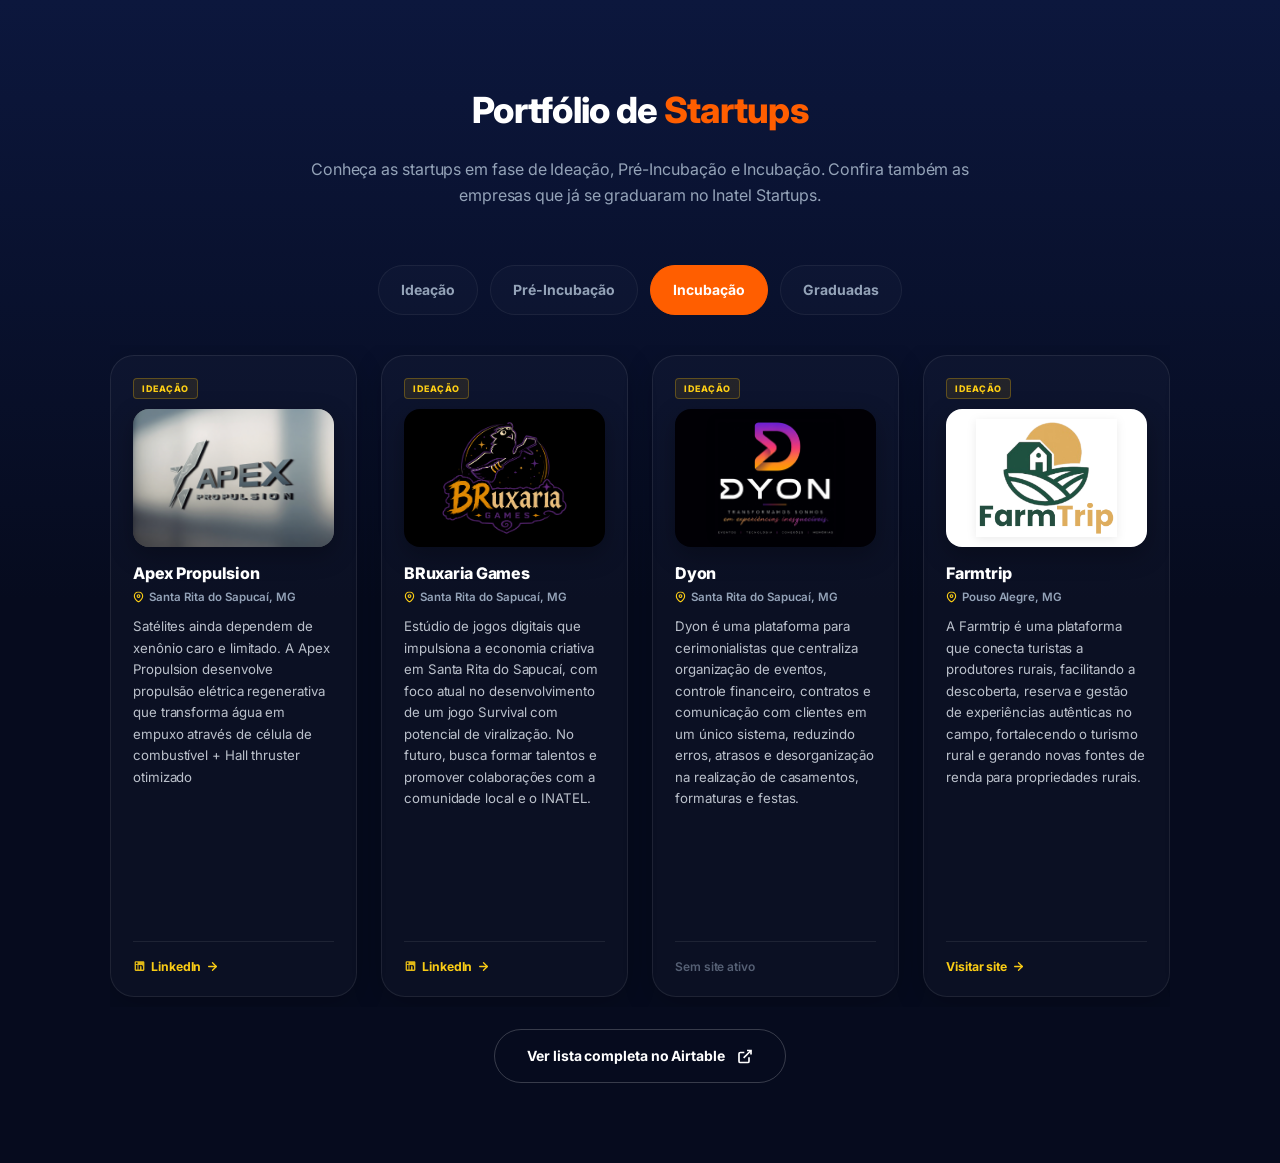
==== index.html @ 5f68155c "style: refina ritmo vertical, tipografia e alinhamento do rodapé dos cards" ====
<!DOCTYPE html>
<html lang="pt-BR">
<head>
    <meta charset="UTF-8">
    <meta name="viewport" content="width=device-width, initial-scale=1.0">
    <title>Portfólio de Startups - Inatel Startups</title>
    <link rel="stylesheet" href="style.css?v=30">
    <style>
        body {
            background-color: #030611;
            margin: 0;
            padding: 0;
            overflow-x: hidden;
        }
        #portfolio {
            padding-top: 80px !important;
            padding-bottom: 80px !important;
            background: transparent !important;
        }
        @media (max-width: 768px) {
            #portfolio {
                padding-top: 48px !important;
                padding-bottom: 48px !important;
            }
        }
    </style>
</head>
<body>
    <section id="portfolio" class="section">
        <div class="container reveal-on-scroll">
            <div class="section-header">
                <h2>Portfólio de <span>Startups</span></h2>
                <p>Conheça as startups em fase de Ideação, Pré-Incubação e Incubação. Confira também as empresas que já se graduaram no Inatel Startups.</p>
            </div>

            <div class="portfolio-filters">
                <button class="filter-btn" data-filter="ideation">Ideação</button>
                <button class="filter-btn" data-filter="pre-incubated">Pré-Incubação</button>
                <button class="filter-btn active" data-filter="incubated">Incubação</button>
                <button class="filter-btn" data-filter="graduated">Graduadas</button>
            </div>

            <div class="portfolio-slider-container">
                <button class="slider-arrow prev" id="portfolio-prev" aria-label="Anterior">
                    <svg width="24" height="24" viewBox="0 0 24 24" fill="none" stroke="currentColor" stroke-width="2.5"><polyline points="15 18 9 12 15 6"></polyline></svg>
                </button>
                
                <div class="portfolio-viewport">
                    <div class="portfolio-track" id="portfolio-track">
                        <!-- START_PORTFOLIO_CARDS -->
                <!-- CARD: Ideação - Apex Propulsion -->
                <div class="portfolio-card ideation">
                    <div class="portfolio-header">
                        <span class="portfolio-tag ideation">Ideação</span>
                        <div class="portfolio-logo-container cover-bg" style="background-color: #4b4b4d;">
                            <img src="elementos/logos/logo_apex_propulsion.png?v=5" alt="Logo da Apex Propulsion" class="portfolio-logo logo-cover" loading="lazy">
                        </div>
                    </div>
                    <div class="portfolio-body">
                        <h4>Apex Propulsion</h4>
                        <div class="portfolio-location"><svg width="11" height="11" viewBox="0 0 24 24" fill="none" stroke="currentColor" stroke-width="2.5"><path d="M21 10c0 7-9 13-9 13s-9-6-9-13a9 9 0 0 1 18 0z"></path><circle cx="12" cy="10" r="3"></circle></svg><span>Santa Rita do Sapucaí, MG</span></div>
                        <p>Satélites ainda dependem de xenônio caro e limitado. A Apex Propulsion desenvolve propulsão elétrica regenerativa que transforma água em empuxo através de célula de combustível + Hall thruster otimizado</p>
                    </div>
                    <div class="portfolio-links-row single-link"><a href="https://www.linkedin.com/company/apex-propulsion/?viewAsMember=true" target="_blank" class="portfolio-link-item portfolio-linkedin"><svg class="linkedin-icon" width="13" height="13" viewBox="0 0 24 24" fill="currentColor"><path d="M19 3a2 2 0 0 1 2 2v14a2 2 0 0 1-2 2H5a2 2 0 0 1-2-2V5a2 2 0 0 1 2-2h14m-.5 15.5v-5.3a3.26 3.26 0 0 0-3.26-3.26c-.85 0-1.84.52-2.28 1.3v-1.11h-2.79v8.37h2.79v-4.93c0-.77.62-1.4 1.39-1.4a1.4 1.4 0 0 1 1.4 1.4v4.93h2.75M6.88 8.56a1.68 1.68 0 0 0 1.68-1.68c0-.93-.75-1.69-1.68-1.69a1.69 1.69 0 0 0-1.69 1.69c0 .93.76 1.68 1.69 1.68m1.39 9.94v-8.37H5.5v8.37h2.77z"/></svg><span>LinkedIn</span><svg class="link-arrow-icon" width="13" height="13" viewBox="0 0 24 24" fill="none" stroke="currentColor" stroke-width="2.5" stroke-linecap="round" stroke-linejoin="round"><line x1="5" y1="12" x2="19" y2="12"></line><polyline points="12 5 19 12 12 19"></polyline></svg></a></div>
                </div>

                <!-- CARD: Ideação - BRuxaria Games -->
                <div class="portfolio-card ideation">
                    <div class="portfolio-header">
                        <span class="portfolio-tag ideation">Ideação</span>
                        <div class="portfolio-logo-container" style="background-color: #000000;">
                            <img src="elementos/logos/logo_bruxaria_games.png?v=5" alt="Logo da BRuxaria Games" class="portfolio-logo" loading="lazy">
                        </div>
                    </div>
                    <div class="portfolio-body">
                        <h4>BRuxaria Games</h4>
                        <div class="portfolio-location"><svg width="11" height="11" viewBox="0 0 24 24" fill="none" stroke="currentColor" stroke-width="2.5"><path d="M21 10c0 7-9 13-9 13s-9-6-9-13a9 9 0 0 1 18 0z"></path><circle cx="12" cy="10" r="3"></circle></svg><span>Santa Rita do Sapucaí, MG</span></div>
                        <p>Estúdio de jogos digitais que impulsiona a economia criativa em Santa Rita do Sapucaí, com foco atual no desenvolvimento de um jogo Survival com potencial de viralização. No futuro, busca formar talentos e promover colaborações com a comunidade local e o INATEL.</p>
                    </div>
                    <div class="portfolio-links-row single-link"><a href="https://www.linkedin.com/in/pedro-henrique-mendes-siqueira-silva-a86329125/" target="_blank" class="portfolio-link-item portfolio-linkedin"><svg class="linkedin-icon" width="13" height="13" viewBox="0 0 24 24" fill="currentColor"><path d="M19 3a2 2 0 0 1 2 2v14a2 2 0 0 1-2 2H5a2 2 0 0 1-2-2V5a2 2 0 0 1 2-2h14m-.5 15.5v-5.3a3.26 3.26 0 0 0-3.26-3.26c-.85 0-1.84.52-2.28 1.3v-1.11h-2.79v8.37h2.79v-4.93c0-.77.62-1.4 1.39-1.4a1.4 1.4 0 0 1 1.4 1.4v4.93h2.75M6.88 8.56a1.68 1.68 0 0 0 1.68-1.68c0-.93-.75-1.69-1.68-1.69a1.69 1.69 0 0 0-1.69 1.69c0 .93.76 1.68 1.69 1.68m1.39 9.94v-8.37H5.5v8.37h2.77z"/></svg><span>LinkedIn</span><svg class="link-arrow-icon" width="13" height="13" viewBox="0 0 24 24" fill="none" stroke="currentColor" stroke-width="2.5" stroke-linecap="round" stroke-linejoin="round"><line x1="5" y1="12" x2="19" y2="12"></line><polyline points="12 5 19 12 12 19"></polyline></svg></a></div>
                </div>

                <!-- CARD: Ideação - Dyon -->
                <div class="portfolio-card ideation">
                    <div class="portfolio-header">
                        <span class="portfolio-tag ideation">Ideação</span>
                        <div class="portfolio-logo-container" style="background-color: #010005;">
                            <img src="elementos/logos/logo_dyon.jpg?v=5" alt="Logo da Dyon" class="portfolio-logo" loading="lazy">
                        </div>
                    </div>
                    <div class="portfolio-body">
                        <h4>Dyon</h4>
                        <div class="portfolio-location"><svg width="11" height="11" viewBox="0 0 24 24" fill="none" stroke="currentColor" stroke-width="2.5"><path d="M21 10c0 7-9 13-9 13s-9-6-9-13a9 9 0 0 1 18 0z"></path><circle cx="12" cy="10" r="3"></circle></svg><span>Santa Rita do Sapucaí, MG</span></div>
                        <p>Dyon é uma plataforma para cerimonialistas que centraliza organização de eventos, controle financeiro, contratos e comunicação com clientes em um único sistema, reduzindo erros, atrasos e desorganização na realização de casamentos, formaturas e festas.</p>
                    </div>
                    <div class="portfolio-links-row no-link"><span class="portfolio-no-link">Sem site ativo</span></div>
                </div>

                <!-- CARD: Ideação - Farmtrip -->
                <div class="portfolio-card ideation">
                    <div class="portfolio-header">
                        <span class="portfolio-tag ideation">Ideação</span>
                        <div class="portfolio-logo-container">
                            <img src="elementos/logos/logo_farmtrip.png?v=5" alt="Logo da Farmtrip" class="portfolio-logo" loading="lazy">
                        </div>
                    </div>
                    <div class="portfolio-body">
                        <h4>Farmtrip</h4>
                        <div class="portfolio-location"><svg width="11" height="11" viewBox="0 0 24 24" fill="none" stroke="currentColor" stroke-width="2.5"><path d="M21 10c0 7-9 13-9 13s-9-6-9-13a9 9 0 0 1 18 0z"></path><circle cx="12" cy="10" r="3"></circle></svg><span>Pouso Alegre, MG</span></div>
                        <p>A Farmtrip é uma plataforma que conecta turistas a produtores rurais, facilitando a descoberta, reserva e gestão de experiências autênticas no campo, fortalecendo o turismo rural e gerando novas fontes de renda para propriedades rurais.</p>
                    </div>
                    <div class="portfolio-links-row single-link"><a href="https://famtrip.com.br" target="_blank" class="portfolio-link-item"><span>Visitar site</span><svg class="link-arrow-icon" width="13" height="13" viewBox="0 0 24 24" fill="none" stroke="currentColor" stroke-width="2.5" stroke-linecap="round" stroke-linejoin="round"><line x1="5" y1="12" x2="19" y2="12"></line><polyline points="12 5 19 12 12 19"></polyline></svg></a></div>
                </div>

                <!-- CARD: Ideação - FiscalOS -->
                <div class="portfolio-card ideation">
                    <div class="portfolio-header">
                        <span class="portfolio-tag ideation">Ideação</span>
                        <div class="portfolio-logo-container">
                            <img src="elementos/logos/logo_fiscalos.png?v=5" alt="Logo da FiscalOS" class="portfolio-logo" loading="lazy">
                        </div>
                    </div>
                    <div class="portfolio-body">
                        <h4>FiscalOS</h4>
                        <div class="portfolio-location"><svg width="11" height="11" viewBox="0 0 24 24" fill="none" stroke="currentColor" stroke-width="2.5"><path d="M21 10c0 7-9 13-9 13s-9-6-9-13a9 9 0 0 1 18 0z"></path><circle cx="12" cy="10" r="3"></circle></svg><span>Santa Rita do Sapucaí, MG</span></div>
                        <p>Do que precisa ser feito ao resultado entregue, a operação roda no software. Não é mais uma ferramenta para organizar o trabalho. É onde o trabalho é feito.</p>
                    </div>
                    <div class="portfolio-links-row dual-links"><a href="https://fiscal-os.com/" target="_blank" class="portfolio-link-item"><span>Visitar site</span><svg class="link-arrow-icon" width="13" height="13" viewBox="0 0 24 24" fill="none" stroke="currentColor" stroke-width="2.5" stroke-linecap="round" stroke-linejoin="round"><line x1="5" y1="12" x2="19" y2="12"></line><polyline points="12 5 19 12 12 19"></polyline></svg></a><a href="https://www.linkedin.com/company/fiscal-os/" target="_blank" class="portfolio-link-item portfolio-linkedin secondary-link"><svg class="linkedin-icon" width="13" height="13" viewBox="0 0 24 24" fill="currentColor"><path d="M19 3a2 2 0 0 1 2 2v14a2 2 0 0 1-2 2H5a2 2 0 0 1-2-2V5a2 2 0 0 1 2-2h14m-.5 15.5v-5.3a3.26 3.26 0 0 0-3.26-3.26c-.85 0-1.84.52-2.28 1.3v-1.11h-2.79v8.37h2.79v-4.93c0-.77.62-1.4 1.39-1.4a1.4 1.4 0 0 1 1.4 1.4v4.93h2.75M6.88 8.56a1.68 1.68 0 0 0 1.68-1.68c0-.93-.75-1.69-1.68-1.69a1.69 1.69 0 0 0-1.69 1.69c0 .93.76 1.68 1.69 1.68m1.39 9.94v-8.37H5.5v8.37h2.77z"/></svg><span>LinkedIn</span><svg class="link-arrow-icon" width="13" height="13" viewBox="0 0 24 24" fill="none" stroke="currentColor" stroke-width="2.5" stroke-linecap="round" stroke-linejoin="round"><line x1="5" y1="12" x2="19" y2="12"></line><polyline points="12 5 19 12 12 19"></polyline></svg></a></div>
                </div>

                <!-- CARD: Ideação - Impulse One AI -->
                <div class="portfolio-card ideation">
                    <div class="portfolio-header">
                        <span class="portfolio-tag ideation">Ideação</span>
                        <div class="portfolio-logo-container">
                            <img src="elementos/logos/logo_impulse_one_ai.png?v=5" alt="Logo da Impulse One AI" class="portfolio-logo" loading="lazy">
                        </div>
                    </div>
                    <div class="portfolio-body">
                        <h4>Impulse One AI</h4>
                        <div class="portfolio-location"><svg width="11" height="11" viewBox="0 0 24 24" fill="none" stroke="currentColor" stroke-width="2.5"><path d="M21 10c0 7-9 13-9 13s-9-6-9-13a9 9 0 0 1 18 0z"></path><circle cx="12" cy="10" r="3"></circle></svg><span>Santa Rita do Sapucaí, MG</span></div>
                        <p>Plataforma em nuvem com IA para avaliar, gerir e monitorar riscos psicossociais no trabalho, transformando dados em indicadores, dashboards, relatórios e planos de ação para apoiar empresas na NR-01 e na tomada de decisão em saúde e gestão de pessoas.</p>
                    </div>
                    <div class="portfolio-links-row single-link"><a href="https://www.linkedin.com/company/impulse-solutions2025/" target="_blank" class="portfolio-link-item portfolio-linkedin"><svg class="linkedin-icon" width="13" height="13" viewBox="0 0 24 24" fill="currentColor"><path d="M19 3a2 2 0 0 1 2 2v14a2 2 0 0 1-2 2H5a2 2 0 0 1-2-2V5a2 2 0 0 1 2-2h14m-.5 15.5v-5.3a3.26 3.26 0 0 0-3.26-3.26c-.85 0-1.84.52-2.28 1.3v-1.11h-2.79v8.37h2.79v-4.93c0-.77.62-1.4 1.39-1.4a1.4 1.4 0 0 1 1.4 1.4v4.93h2.75M6.88 8.56a1.68 1.68 0 0 0 1.68-1.68c0-.93-.75-1.69-1.68-1.69a1.69 1.69 0 0 0-1.69 1.69c0 .93.76 1.68 1.69 1.68m1.39 9.94v-8.37H5.5v8.37h2.77z"/></svg><span>LinkedIn</span><svg class="link-arrow-icon" width="13" height="13" viewBox="0 0 24 24" fill="none" stroke="currentColor" stroke-width="2.5" stroke-linecap="round" stroke-linejoin="round"><line x1="5" y1="12" x2="19" y2="12"></line><polyline points="12 5 19 12 12 19"></polyline></svg></a></div>
                </div>

                <!-- CARD: Ideação - Moneta -->
                <div class="portfolio-card ideation">
                    <div class="portfolio-header">
                        <span class="portfolio-tag ideation">Ideação</span>
                        <div class="portfolio-logo-container">
                            <img src="elementos/logos/logo_moneta.jpg?v=5" alt="Logo da Moneta" class="portfolio-logo" loading="lazy">
                        </div>
                    </div>
                    <div class="portfolio-body">
                        <h4>Moneta</h4>
                        <div class="portfolio-location"><svg width="11" height="11" viewBox="0 0 24 24" fill="none" stroke="currentColor" stroke-width="2.5"><path d="M21 10c0 7-9 13-9 13s-9-6-9-13a9 9 0 0 1 18 0z"></path><circle cx="12" cy="10" r="3"></circle></svg><span>Santa Rita do Sapucaí, MG</span></div>
                        <p>Sistema financeiro com IA para MEIs que simplifica a gestão do negócio por meio de linguagem natural, automatizando registros e análises financeiras e oferecendo indicadores, alertas e recomendações para apoiar decisões de forma simples e acessível.</p>
                    </div>
                    <div class="portfolio-links-row no-link"><span class="portfolio-no-link">Sem site ativo</span></div>
                </div>

                <!-- CARD: Ideação - Roça Hub - Inteligência Agroalimentar -->
                <div class="portfolio-card ideation">
                    <div class="portfolio-header">
                        <span class="portfolio-tag ideation">Ideação</span>
                        <div class="portfolio-logo-container">
                            <img src="elementos/logos/logo_roca_hub_inteligencia_agroalimentar.png?v=5" alt="Logo da Roça Hub - Inteligência Agroalimentar" class="portfolio-logo" loading="lazy">
                        </div>
                    </div>
                    <div class="portfolio-body">
                        <h4>Roça Hub - Inteligência Agroalimentar</h4>
                        <div class="portfolio-location"><svg width="11" height="11" viewBox="0 0 24 24" fill="none" stroke="currentColor" stroke-width="2.5"><path d="M21 10c0 7-9 13-9 13s-9-6-9-13a9 9 0 0 1 18 0z"></path><circle cx="12" cy="10" r="3"></circle></svg><span>São João da Boa Vista, SP</span></div>
                        <p>Roça Hub é uma plataforma de inteligência agroalimentar que conecta produtores, compradores e consumidores, organizando dados do território para aproximar a produção rural da demanda e fortalecer a agricultura regional.</p>
                    </div>
                    <div class="portfolio-links-row dual-links"><a href="https://www.rocahub.com.br" target="_blank" class="portfolio-link-item"><span>Visitar site</span><svg class="link-arrow-icon" width="13" height="13" viewBox="0 0 24 24" fill="none" stroke="currentColor" stroke-width="2.5" stroke-linecap="round" stroke-linejoin="round"><line x1="5" y1="12" x2="19" y2="12"></line><polyline points="12 5 19 12 12 19"></polyline></svg></a><a href="https://www.linkedin.com/company/roca-hub" target="_blank" class="portfolio-link-item portfolio-linkedin secondary-link"><svg class="linkedin-icon" width="13" height="13" viewBox="0 0 24 24" fill="currentColor"><path d="M19 3a2 2 0 0 1 2 2v14a2 2 0 0 1-2 2H5a2 2 0 0 1-2-2V5a2 2 0 0 1 2-2h14m-.5 15.5v-5.3a3.26 3.26 0 0 0-3.26-3.26c-.85 0-1.84.52-2.28 1.3v-1.11h-2.79v8.37h2.79v-4.93c0-.77.62-1.4 1.39-1.4a1.4 1.4 0 0 1 1.4 1.4v4.93h2.75M6.88 8.56a1.68 1.68 0 0 0 1.68-1.68c0-.93-.75-1.69-1.68-1.69a1.69 1.69 0 0 0-1.69 1.69c0 .93.76 1.68 1.69 1.68m1.39 9.94v-8.37H5.5v8.37h2.77z"/></svg><span>LinkedIn</span><svg class="link-arrow-icon" width="13" height="13" viewBox="0 0 24 24" fill="none" stroke="currentColor" stroke-width="2.5" stroke-linecap="round" stroke-linejoin="round"><line x1="5" y1="12" x2="19" y2="12"></line><polyline points="12 5 19 12 12 19"></polyline></svg></a></div>
                </div>

                <!-- CARD: Ideação - SaborERP -->
                <div class="portfolio-card ideation">
                    <div class="portfolio-header">
                        <span class="portfolio-tag ideation">Ideação</span>
                        <div class="portfolio-logo-container">
                            <img src="elementos/logos/logo_saborerp.jpg?v=5" alt="Logo da SaborERP" class="portfolio-logo" loading="lazy">
                        </div>
                    </div>
                    <div class="portfolio-body">
                        <h4>SaborERP</h4>
                        <div class="portfolio-location"><svg width="11" height="11" viewBox="0 0 24 24" fill="none" stroke="currentColor" stroke-width="2.5"><path d="M21 10c0 7-9 13-9 13s-9-6-9-13a9 9 0 0 1 18 0z"></path><circle cx="12" cy="10" r="3"></circle></svg><span>Paraisópolis, MG</span></div>
                        <p>A SaborERP desenvolve uma plataforma de gestão inteligente para lanchonetes que integra PDV, estoque, financeiro e automação fiscal em um único sistema, reduzindo burocracia, desperdícios e ajudando empreendedores a tomar decisões baseadas em dados</p>
                    </div>
                    <div class="portfolio-links-row single-link"><a href="https://www.linkedin.com/company/sabor-erp/" target="_blank" class="portfolio-link-item portfolio-linkedin"><svg class="linkedin-icon" width="13" height="13" viewBox="0 0 24 24" fill="currentColor"><path d="M19 3a2 2 0 0 1 2 2v14a2 2 0 0 1-2 2H5a2 2 0 0 1-2-2V5a2 2 0 0 1 2-2h14m-.5 15.5v-5.3a3.26 3.26 0 0 0-3.26-3.26c-.85 0-1.84.52-2.28 1.3v-1.11h-2.79v8.37h2.79v-4.93c0-.77.62-1.4 1.39-1.4a1.4 1.4 0 0 1 1.4 1.4v4.93h2.75M6.88 8.56a1.68 1.68 0 0 0 1.68-1.68c0-.93-.75-1.69-1.68-1.69a1.69 1.69 0 0 0-1.69 1.69c0 .93.76 1.68 1.69 1.68m1.39 9.94v-8.37H5.5v8.37h2.77z"/></svg><span>LinkedIn</span><svg class="link-arrow-icon" width="13" height="13" viewBox="0 0 24 24" fill="none" stroke="currentColor" stroke-width="2.5" stroke-linecap="round" stroke-linejoin="round"><line x1="5" y1="12" x2="19" y2="12"></line><polyline points="12 5 19 12 12 19"></polyline></svg></a></div>
                </div>

                <!-- CARD: Ideação - SIG AI -->
                <div class="portfolio-card ideation">
                    <div class="portfolio-header">
                        <span class="portfolio-tag ideation">Ideação</span>
                        <div class="portfolio-logo-container">
                            <img src="elementos/logos/logo_sig_ai.png?v=5" alt="Logo da SIG AI" class="portfolio-logo" loading="lazy">
                        </div>
                    </div>
                    <div class="portfolio-body">
                        <h4>SIG AI</h4>
                        <div class="portfolio-location"><svg width="11" height="11" viewBox="0 0 24 24" fill="none" stroke="currentColor" stroke-width="2.5"><path d="M21 10c0 7-9 13-9 13s-9-6-9-13a9 9 0 0 1 18 0z"></path><circle cx="12" cy="10" r="3"></circle></svg><span>Santa Rita do Sapucaí, MG</span></div>
                        <p>Plataforma de ia para logística na saúde.</p>
                    </div>
                    <div class="portfolio-links-row no-link"><span class="portfolio-no-link">Sem site ativo</span></div>
                </div>

                <!-- CARD: Ideação - STAYPASS -->
                <div class="portfolio-card ideation">
                    <div class="portfolio-header">
                        <span class="portfolio-tag ideation">Ideação</span>
                        <div class="portfolio-logo-container" style="background-color: #000000;">
                            <img src="elementos/logos/logo_staypass.png?v=5" alt="Logo da STAYPASS" class="portfolio-logo" loading="lazy">
                        </div>
                    </div>
                    <div class="portfolio-body">
                        <h4>STAYPASS</h4>
                        <div class="portfolio-location"><svg width="11" height="11" viewBox="0 0 24 24" fill="none" stroke="currentColor" stroke-width="2.5"><path d="M21 10c0 7-9 13-9 13s-9-6-9-13a9 9 0 0 1 18 0z"></path><circle cx="12" cy="10" r="3"></circle></svg><span>Pouso Alegre, MG</span></div>
                        <p>O cartão magnético dos hotéis está prestes a se tornar obsoleto.</p>
                    </div>
                    <div class="portfolio-links-row no-link"><span class="portfolio-no-link">Sem site ativo</span></div>
                </div>

                <!-- CARD: Ideação - Tafira Automation -->
                <div class="portfolio-card ideation">
                    <div class="portfolio-header">
                        <span class="portfolio-tag ideation">Ideação</span>
                        <div class="portfolio-logo-container">
                            <img src="elementos/logos/logo_tafira_automation.png?v=5" alt="Logo da Tafira Automation" class="portfolio-logo" loading="lazy">
                        </div>
                    </div>
                    <div class="portfolio-body">
                        <h4>Tafira Automation</h4>
                        <div class="portfolio-location"><svg width="11" height="11" viewBox="0 0 24 24" fill="none" stroke="currentColor" stroke-width="2.5"><path d="M21 10c0 7-9 13-9 13s-9-6-9-13a9 9 0 0 1 18 0z"></path><circle cx="12" cy="10" r="3"></circle></svg><span>Santa Rita do Sapucaí, MG</span></div>
                        <p>Empresa especializada em soluções de automação industrial, desenvolvendo soluções sob medida para aumentar a produtividade, reduzir custos e transformar processos industriais por meio da Indústria 4.0.</p>
                    </div>
                    <div class="portfolio-links-row single-link"><a href="https://www.linkedin.com/in/tafira-automation-aa152842b/" target="_blank" class="portfolio-link-item portfolio-linkedin"><svg class="linkedin-icon" width="13" height="13" viewBox="0 0 24 24" fill="currentColor"><path d="M19 3a2 2 0 0 1 2 2v14a2 2 0 0 1-2 2H5a2 2 0 0 1-2-2V5a2 2 0 0 1 2-2h14m-.5 15.5v-5.3a3.26 3.26 0 0 0-3.26-3.26c-.85 0-1.84.52-2.28 1.3v-1.11h-2.79v8.37h2.79v-4.93c0-.77.62-1.4 1.39-1.4a1.4 1.4 0 0 1 1.4 1.4v4.93h2.75M6.88 8.56a1.68 1.68 0 0 0 1.68-1.68c0-.93-.75-1.69-1.68-1.69a1.69 1.69 0 0 0-1.69 1.69c0 .93.76 1.68 1.69 1.68m1.39 9.94v-8.37H5.5v8.37h2.77z"/></svg><span>LinkedIn</span><svg class="link-arrow-icon" width="13" height="13" viewBox="0 0 24 24" fill="none" stroke="currentColor" stroke-width="2.5" stroke-linecap="round" stroke-linejoin="round"><line x1="5" y1="12" x2="19" y2="12"></line><polyline points="12 5 19 12 12 19"></polyline></svg></a></div>
                </div>

                <!-- CARD: Ideação - TruckWay -->
                <div class="portfolio-card ideation">
                    <div class="portfolio-header">
                        <span class="portfolio-tag ideation">Ideação</span>
                        <div class="portfolio-logo-container" style="background-color: #024db2;">
                            <img src="elementos/logos/logo_truckway.jpg?v=5" alt="Logo da TruckWay" class="portfolio-logo" loading="lazy">
                        </div>
                    </div>
                    <div class="portfolio-body">
                        <h4>TruckWay</h4>
                        <div class="portfolio-location"><svg width="11" height="11" viewBox="0 0 24 24" fill="none" stroke="currentColor" stroke-width="2.5"><path d="M21 10c0 7-9 13-9 13s-9-6-9-13a9 9 0 0 1 18 0z"></path><circle cx="12" cy="10" r="3"></circle></svg><span>Santa Rita do Sapucai, MG</span></div>
                        <p>Um app feito para caminhoneiros: descanso seguro, banho limpo, combustível confiável e viagens exclusivas. Solução prática para quem enfrenta desafios na estrada todos os dias!</p>
                    </div>
                    <div class="portfolio-links-row no-link"><span class="portfolio-no-link">Sem site ativo</span></div>
                </div>

                <!-- CARD: Ideação - WO -->
                <div class="portfolio-card ideation">
                    <div class="portfolio-header">
                        <span class="portfolio-tag ideation">Ideação</span>
                        <div class="portfolio-logo-container">
                            <img src="elementos/logos/logo_wo.jpg?v=5" alt="Logo da WO" class="portfolio-logo" loading="lazy">
                        </div>
                    </div>
                    <div class="portfolio-body">
                        <h4>WO</h4>
                        <div class="portfolio-location"><svg width="11" height="11" viewBox="0 0 24 24" fill="none" stroke="currentColor" stroke-width="2.5"><path d="M21 10c0 7-9 13-9 13s-9-6-9-13a9 9 0 0 1 18 0z"></path><circle cx="12" cy="10" r="3"></circle></svg><span>Santa Rita do Sapucaí, MG</span></div>
                        <p>A WO reduz falhas no controle de capacitações em construtoras, centralizando treinamentos, certificações e vencimentos. A plataforma cruza funções e atividades com NRs exigidas e alerta quando há pendências ou necessidade de renovação.</p>
                    </div>
                    <div class="portfolio-links-row no-link"><span class="portfolio-no-link">Sem site ativo</span></div>
                </div>

                <!-- CARD: Pré-Incubação - AgrooCare -->
                <div class="portfolio-card pre-incubated">
                    <div class="portfolio-header">
                        <span class="portfolio-tag pre-incubated">Pré-Incubação</span>
                        <div class="portfolio-logo-container">
                            <img src="elementos/logos/logo_agroocare.png?v=5" alt="Logo da AgrooCare" class="portfolio-logo" loading="lazy">
                        </div>
                    </div>
                    <div class="portfolio-body">
                        <h4>AgrooCare</h4>
                        <div class="portfolio-location"><svg width="11" height="11" viewBox="0 0 24 24" fill="none" stroke="currentColor" stroke-width="2.5"><path d="M21 10c0 7-9 13-9 13s-9-6-9-13a9 9 0 0 1 18 0z"></path><circle cx="12" cy="10" r="3"></circle></svg><span>Santa Rita do Sapucaí, MG</span></div>
                        <p>A AgrooCare é uma solução inteligente que otimiza irrigação e adubação com sensores e IA, monitorando pH, nutrientes e clima em tempo real, reduzindo desperdícios e aumentando a produtividade.</p>
                    </div>
                    <div class="portfolio-links-row single-link"><a href="https://www.linkedin.com/company/agroocare/?viewAsMember=true" target="_blank" class="portfolio-link-item portfolio-linkedin"><svg class="linkedin-icon" width="13" height="13" viewBox="0 0 24 24" fill="currentColor"><path d="M19 3a2 2 0 0 1 2 2v14a2 2 0 0 1-2 2H5a2 2 0 0 1-2-2V5a2 2 0 0 1 2-2h14m-.5 15.5v-5.3a3.26 3.26 0 0 0-3.26-3.26c-.85 0-1.84.52-2.28 1.3v-1.11h-2.79v8.37h2.79v-4.93c0-.77.62-1.4 1.39-1.4a1.4 1.4 0 0 1 1.4 1.4v4.93h2.75M6.88 8.56a1.68 1.68 0 0 0 1.68-1.68c0-.93-.75-1.69-1.68-1.69a1.69 1.69 0 0 0-1.69 1.69c0 .93.76 1.68 1.69 1.68m1.39 9.94v-8.37H5.5v8.37h2.77z"/></svg><span>LinkedIn</span><svg class="link-arrow-icon" width="13" height="13" viewBox="0 0 24 24" fill="none" stroke="currentColor" stroke-width="2.5" stroke-linecap="round" stroke-linejoin="round"><line x1="5" y1="12" x2="19" y2="12"></line><polyline points="12 5 19 12 12 19"></polyline></svg></a></div>
                </div>

                <!-- CARD: Pré-Incubação - AíPerto -->
                <div class="portfolio-card pre-incubated">
                    <div class="portfolio-header">
                        <span class="portfolio-tag pre-incubated">Pré-Incubação</span>
                        <div class="portfolio-logo-container">
                            <img src="elementos/logos/logo_aiperto.png?v=5" alt="Logo da AíPerto" class="portfolio-logo" loading="lazy">
                        </div>
                    </div>
                    <div class="portfolio-body">
                        <h4>AíPerto</h4>
                        <div class="portfolio-location"><svg width="11" height="11" viewBox="0 0 24 24" fill="none" stroke="currentColor" stroke-width="2.5"><path d="M21 10c0 7-9 13-9 13s-9-6-9-13a9 9 0 0 1 18 0z"></path><circle cx="12" cy="10" r="3"></circle></svg><span>Santa Rita do Sapucaí, MG</span></div>
                        <p>O AíPerto conecta consumidores ao varejo local com inteligência de preços e dados em tempo real, ajudando pessoas a economizar nas compras e negócios a aumentar visibilidade, entender seu mercado e tomar decisões melhores.</p>
                    </div>
                    <div class="portfolio-links-row single-link"><a href="https://aiperto.com.br/" target="_blank" class="portfolio-link-item"><span>Visitar site</span><svg class="link-arrow-icon" width="13" height="13" viewBox="0 0 24 24" fill="none" stroke="currentColor" stroke-width="2.5" stroke-linecap="round" stroke-linejoin="round"><line x1="5" y1="12" x2="19" y2="12"></line><polyline points="12 5 19 12 12 19"></polyline></svg></a></div>
                </div>

                <!-- CARD: Pré-Incubação - Ajunta pra Ler -->
                <div class="portfolio-card pre-incubated">
                    <div class="portfolio-header">
                        <span class="portfolio-tag pre-incubated">Pré-Incubação</span>
                        <div class="portfolio-logo-container">
                            <img src="elementos/logos/logo_ajunta_pra_ler.jpg?v=5" alt="Logo da Ajunta pra Ler" class="portfolio-logo" loading="lazy">
                        </div>
                    </div>
                    <div class="portfolio-body">
                        <h4>Ajunta pra Ler</h4>
                        <div class="portfolio-location"><svg width="11" height="11" viewBox="0 0 24 24" fill="none" stroke="currentColor" stroke-width="2.5"><path d="M21 10c0 7-9 13-9 13s-9-6-9-13a9 9 0 0 1 18 0z"></path><circle cx="12" cy="10" r="3"></circle></svg><span>São Paulo, SP</span></div>
                        <p>Plataforma SaaS que transforma livros digitais em comunidades vivas de leitura. Com leitor EPUB integrado, anotações colaborativas e grupos por idioma, o BookGroup conecta pessoas ao redor de livros com experiência social profunda e IA aplicada.</p>
                    </div>
                    <div class="portfolio-links-row dual-links"><a href="https://ajuntapraler.com.br" target="_blank" class="portfolio-link-item"><span>Visitar site</span><svg class="link-arrow-icon" width="13" height="13" viewBox="0 0 24 24" fill="none" stroke="currentColor" stroke-width="2.5" stroke-linecap="round" stroke-linejoin="round"><line x1="5" y1="12" x2="19" y2="12"></line><polyline points="12 5 19 12 12 19"></polyline></svg></a><a href="https://www.linkedin.com/company/bookgroup/" target="_blank" class="portfolio-link-item portfolio-linkedin secondary-link"><svg class="linkedin-icon" width="13" height="13" viewBox="0 0 24 24" fill="currentColor"><path d="M19 3a2 2 0 0 1 2 2v14a2 2 0 0 1-2 2H5a2 2 0 0 1-2-2V5a2 2 0 0 1 2-2h14m-.5 15.5v-5.3a3.26 3.26 0 0 0-3.26-3.26c-.85 0-1.84.52-2.28 1.3v-1.11h-2.79v8.37h2.79v-4.93c0-.77.62-1.4 1.39-1.4a1.4 1.4 0 0 1 1.4 1.4v4.93h2.75M6.88 8.56a1.68 1.68 0 0 0 1.68-1.68c0-.93-.75-1.69-1.68-1.69a1.69 1.69 0 0 0-1.69 1.69c0 .93.76 1.68 1.69 1.68m1.39 9.94v-8.37H5.5v8.37h2.77z"/></svg><span>LinkedIn</span><svg class="link-arrow-icon" width="13" height="13" viewBox="0 0 24 24" fill="none" stroke="currentColor" stroke-width="2.5" stroke-linecap="round" stroke-linejoin="round"><line x1="5" y1="12" x2="19" y2="12"></line><polyline points="12 5 19 12 12 19"></polyline></svg></a></div>
                </div>

                <!-- CARD: Pré-Incubação - APP B2B -->
                <div class="portfolio-card pre-incubated">
                    <div class="portfolio-header">
                        <span class="portfolio-tag pre-incubated">Pré-Incubação</span>
                        <div class="portfolio-logo-container">
                            <img src="elementos/logos/logo_app_b2b.png?v=5" alt="Logo da APP B2B" class="portfolio-logo" loading="lazy">
                        </div>
                    </div>
                    <div class="portfolio-body">
                        <h4>APP B2B</h4>
                        <div class="portfolio-location"><svg width="11" height="11" viewBox="0 0 24 24" fill="none" stroke="currentColor" stroke-width="2.5"><path d="M21 10c0 7-9 13-9 13s-9-6-9-13a9 9 0 0 1 18 0z"></path><circle cx="12" cy="10" r="3"></circle></svg><span>Lambari, MG</span></div>
                        <p>Profissionalize sua operação B2B. Conecte sua indústria ou atacado ao varejo com um app intuitivo que organiza sua equipe e encanta seus clientes. Gerencie vendas em tempo real e eleve o padrão do seu atendimento. Eficiência para vender, simplicidade para crescer.</p>
                    </div>
                    <div class="portfolio-links-row single-link"><a href="https://appb2b.com.br/" target="_blank" class="portfolio-link-item"><span>Visitar site</span><svg class="link-arrow-icon" width="13" height="13" viewBox="0 0 24 24" fill="none" stroke="currentColor" stroke-width="2.5" stroke-linecap="round" stroke-linejoin="round"><line x1="5" y1="12" x2="19" y2="12"></line><polyline points="12 5 19 12 12 19"></polyline></svg></a></div>
                </div>

                <!-- CARD: Pré-Incubação - BullVest -->
                <div class="portfolio-card pre-incubated">
                    <div class="portfolio-header">
                        <span class="portfolio-tag pre-incubated">Pré-Incubação</span>
                        <div class="portfolio-logo-container">
                            <img src="elementos/logos/logo_bullvest.png?v=5" alt="Logo da BullVest" class="portfolio-logo" loading="lazy">
                        </div>
                    </div>
                    <div class="portfolio-body">
                        <h4>BullVest</h4>
                        <div class="portfolio-location"><svg width="11" height="11" viewBox="0 0 24 24" fill="none" stroke="currentColor" stroke-width="2.5"><path d="M21 10c0 7-9 13-9 13s-9-6-9-13a9 9 0 0 1 18 0z"></path><circle cx="12" cy="10" r="3"></circle></svg><span>Santa Rita do Sapucaí, MG</span></div>
                        <p>A BullVest é uma plataforma de educação financeira gamificada desenvolvida para democratizar o acesso ao conhecimento sobre finanças pessoais e investimentos. A solução transforma conteúdos tradicionalmente complexos em uma experiência prática, intuitiva e interativa, utilizando quizzes, simuladores, desafios e missões educativas para engajar os usuários durante toda a jornada de aprendizado.</p>
                    </div>
                    <div class="portfolio-links-row dual-links"><a href="https://bullvest-application-web.vercel.app/" target="_blank" class="portfolio-link-item"><span>Visitar site</span><svg class="link-arrow-icon" width="13" height="13" viewBox="0 0 24 24" fill="none" stroke="currentColor" stroke-width="2.5" stroke-linecap="round" stroke-linejoin="round"><line x1="5" y1="12" x2="19" y2="12"></line><polyline points="12 5 19 12 12 19"></polyline></svg></a><a href="https://www.linkedin.com/company/bullvest-educacao-financeira" target="_blank" class="portfolio-link-item portfolio-linkedin secondary-link"><svg class="linkedin-icon" width="13" height="13" viewBox="0 0 24 24" fill="currentColor"><path d="M19 3a2 2 0 0 1 2 2v14a2 2 0 0 1-2 2H5a2 2 0 0 1-2-2V5a2 2 0 0 1 2-2h14m-.5 15.5v-5.3a3.26 3.26 0 0 0-3.26-3.26c-.85 0-1.84.52-2.28 1.3v-1.11h-2.79v8.37h2.79v-4.93c0-.77.62-1.4 1.39-1.4a1.4 1.4 0 0 1 1.4 1.4v4.93h2.75M6.88 8.56a1.68 1.68 0 0 0 1.68-1.68c0-.93-.75-1.69-1.68-1.69a1.69 1.69 0 0 0-1.69 1.69c0 .93.76 1.68 1.69 1.68m1.39 9.94v-8.37H5.5v8.37h2.77z"/></svg><span>LinkedIn</span><svg class="link-arrow-icon" width="13" height="13" viewBox="0 0 24 24" fill="none" stroke="currentColor" stroke-width="2.5" stroke-linecap="round" stroke-linejoin="round"><line x1="5" y1="12" x2="19" y2="12"></line><polyline points="12 5 19 12 12 19"></polyline></svg></a></div>
                </div>

                <!-- CARD: Pré-Incubação - Concilia Med -->
                <div class="portfolio-card pre-incubated">
                    <div class="portfolio-header">
                        <span class="portfolio-tag pre-incubated">Pré-Incubação</span>
                        <div class="portfolio-logo-container" style="background-color: #e8eff1;">
                            <img src="elementos/logos/logo_concilia_med.jpg?v=5" alt="Logo da Concilia Med" class="portfolio-logo" loading="lazy">
                        </div>
                    </div>
                    <div class="portfolio-body">
                        <h4>Concilia Med</h4>
                        <div class="portfolio-location"><svg width="11" height="11" viewBox="0 0 24 24" fill="none" stroke="currentColor" stroke-width="2.5"><path d="M21 10c0 7-9 13-9 13s-9-6-9-13a9 9 0 0 1 18 0z"></path><circle cx="12" cy="10" r="3"></circle></svg><span>Santa Rita do Sapucaí, MG</span></div>
                        <p>Médico trabalha, convênio paga menos do que deve — e ninguém percebe. A Fluxxa cruza cada procedimento com cada pagamento e mostra exatamente onde o dinheiro sumiu, antes que o prejuízo vire rotina.</p>
                    </div>
                    <div class="portfolio-links-row single-link"><a href="https://www.linkedin.com/company/conciliai-med/" target="_blank" class="portfolio-link-item portfolio-linkedin"><svg class="linkedin-icon" width="13" height="13" viewBox="0 0 24 24" fill="currentColor"><path d="M19 3a2 2 0 0 1 2 2v14a2 2 0 0 1-2 2H5a2 2 0 0 1-2-2V5a2 2 0 0 1 2-2h14m-.5 15.5v-5.3a3.26 3.26 0 0 0-3.26-3.26c-.85 0-1.84.52-2.28 1.3v-1.11h-2.79v8.37h2.79v-4.93c0-.77.62-1.4 1.39-1.4a1.4 1.4 0 0 1 1.4 1.4v4.93h2.75M6.88 8.56a1.68 1.68 0 0 0 1.68-1.68c0-.93-.75-1.69-1.68-1.69a1.69 1.69 0 0 0-1.69 1.69c0 .93.76 1.68 1.69 1.68m1.39 9.94v-8.37H5.5v8.37h2.77z"/></svg><span>LinkedIn</span><svg class="link-arrow-icon" width="13" height="13" viewBox="0 0 24 24" fill="none" stroke="currentColor" stroke-width="2.5" stroke-linecap="round" stroke-linejoin="round"><line x1="5" y1="12" x2="19" y2="12"></line><polyline points="12 5 19 12 12 19"></polyline></svg></a></div>
                </div>

                <!-- CARD: Pré-Incubação - CrescCampo -->
                <div class="portfolio-card pre-incubated">
                    <div class="portfolio-header">
                        <span class="portfolio-tag pre-incubated">Pré-Incubação</span>
                        <div class="portfolio-logo-container" style="background-color: #2e5939;">
                            <img src="elementos/logos/logo_cresccampo.png?v=5" alt="Logo da CrescCampo" class="portfolio-logo" loading="lazy">
                        </div>
                    </div>
                    <div class="portfolio-body">
                        <h4>CrescCampo</h4>
                        <div class="portfolio-location"><svg width="11" height="11" viewBox="0 0 24 24" fill="none" stroke="currentColor" stroke-width="2.5"><path d="M21 10c0 7-9 13-9 13s-9-6-9-13a9 9 0 0 1 18 0z"></path><circle cx="12" cy="10" r="3"></circle></svg><span>Santa Rita do Sapucaí, MG</span></div>
                        <p>Gestão da fazenda no APP e WhatsApp.</p>
                    </div>
                    <div class="portfolio-links-row dual-links"><a href="https://cresccampo.com.br" target="_blank" class="portfolio-link-item"><span>Visitar site</span><svg class="link-arrow-icon" width="13" height="13" viewBox="0 0 24 24" fill="none" stroke="currentColor" stroke-width="2.5" stroke-linecap="round" stroke-linejoin="round"><line x1="5" y1="12" x2="19" y2="12"></line><polyline points="12 5 19 12 12 19"></polyline></svg></a><a href="https://www.linkedin.com/company/cresccampo" target="_blank" class="portfolio-link-item portfolio-linkedin secondary-link"><svg class="linkedin-icon" width="13" height="13" viewBox="0 0 24 24" fill="currentColor"><path d="M19 3a2 2 0 0 1 2 2v14a2 2 0 0 1-2 2H5a2 2 0 0 1-2-2V5a2 2 0 0 1 2-2h14m-.5 15.5v-5.3a3.26 3.26 0 0 0-3.26-3.26c-.85 0-1.84.52-2.28 1.3v-1.11h-2.79v8.37h2.79v-4.93c0-.77.62-1.4 1.39-1.4a1.4 1.4 0 0 1 1.4 1.4v4.93h2.75M6.88 8.56a1.68 1.68 0 0 0 1.68-1.68c0-.93-.75-1.69-1.68-1.69a1.69 1.69 0 0 0-1.69 1.69c0 .93.76 1.68 1.69 1.68m1.39 9.94v-8.37H5.5v8.37h2.77z"/></svg><span>LinkedIn</span><svg class="link-arrow-icon" width="13" height="13" viewBox="0 0 24 24" fill="none" stroke="currentColor" stroke-width="2.5" stroke-linecap="round" stroke-linejoin="round"><line x1="5" y1="12" x2="19" y2="12"></line><polyline points="12 5 19 12 12 19"></polyline></svg></a></div>
                </div>

                <!-- CARD: Pré-Incubação - CresciX -->
                <div class="portfolio-card pre-incubated">
                    <div class="portfolio-header">
                        <span class="portfolio-tag pre-incubated">Pré-Incubação</span>
                        <div class="portfolio-logo-container">
                            <img src="elementos/logos/logo_crescix.jpg?v=5" alt="Logo da CresciX" class="portfolio-logo" loading="lazy">
                        </div>
                    </div>
                    <div class="portfolio-body">
                        <h4>CresciX</h4>
                        <div class="portfolio-location"><svg width="11" height="11" viewBox="0 0 24 24" fill="none" stroke="currentColor" stroke-width="2.5"><path d="M21 10c0 7-9 13-9 13s-9-6-9-13a9 9 0 0 1 18 0z"></path><circle cx="12" cy="10" r="3"></circle></svg><span>Santa Rita do Sapucaí, MG</span></div>
                        <p>A CresciX e uma solução com I.A. integrada ao WhatsApp e Telegram, capaz de transcrever áudios, enviar dados de maneira rápida e eficaz e controlar todo seu fluxo de caixa na palma da sua mão. Capaz de criar planilhas do zero, calcular gastos, lucro, tudo em questão de segundos para um maior controle financeiro.</p>
                    </div>
                    <div class="portfolio-links-row single-link"><a href="https://www.crescix.com.br/" target="_blank" class="portfolio-link-item"><span>Visitar site</span><svg class="link-arrow-icon" width="13" height="13" viewBox="0 0 24 24" fill="none" stroke="currentColor" stroke-width="2.5" stroke-linecap="round" stroke-linejoin="round"><line x1="5" y1="12" x2="19" y2="12"></line><polyline points="12 5 19 12 12 19"></polyline></svg></a></div>
                </div>

                <!-- CARD: Pré-Incubação - EcoSmart Sensors -->
                <div class="portfolio-card pre-incubated">
                    <div class="portfolio-header">
                        <span class="portfolio-tag pre-incubated">Pré-Incubação</span>
                        <div class="portfolio-logo-container">
                            <img src="elementos/logos/logo_ecosmart_sensors.png?v=5" alt="Logo da EcoSmart Sensors" class="portfolio-logo" loading="lazy">
                        </div>
                    </div>
                    <div class="portfolio-body">
                        <h4>EcoSmart Sensors</h4>
                        <div class="portfolio-location"><svg width="11" height="11" viewBox="0 0 24 24" fill="none" stroke="currentColor" stroke-width="2.5"><path d="M21 10c0 7-9 13-9 13s-9-6-9-13a9 9 0 0 1 18 0z"></path><circle cx="12" cy="10" r="3"></circle></svg><span>Santa Rita Do Sapucai, MG</span></div>
                        <p>Entregamos saúde em tempo real e impacto ambiental zero com sensores confortáveis para humanos e pets, conectando ciência e cuidado.</p>
                    </div>
                    <div class="portfolio-links-row dual-links"><a href="https://www.ecosmartsensors.com" target="_blank" class="portfolio-link-item"><span>Visitar site</span><svg class="link-arrow-icon" width="13" height="13" viewBox="0 0 24 24" fill="none" stroke="currentColor" stroke-width="2.5" stroke-linecap="round" stroke-linejoin="round"><line x1="5" y1="12" x2="19" y2="12"></line><polyline points="12 5 19 12 12 19"></polyline></svg></a><a href="https://www.linkedin.com/company/112174309/admin/dashboard/" target="_blank" class="portfolio-link-item portfolio-linkedin secondary-link"><svg class="linkedin-icon" width="13" height="13" viewBox="0 0 24 24" fill="currentColor"><path d="M19 3a2 2 0 0 1 2 2v14a2 2 0 0 1-2 2H5a2 2 0 0 1-2-2V5a2 2 0 0 1 2-2h14m-.5 15.5v-5.3a3.26 3.26 0 0 0-3.26-3.26c-.85 0-1.84.52-2.28 1.3v-1.11h-2.79v8.37h2.79v-4.93c0-.77.62-1.4 1.39-1.4a1.4 1.4 0 0 1 1.4 1.4v4.93h2.75M6.88 8.56a1.68 1.68 0 0 0 1.68-1.68c0-.93-.75-1.69-1.68-1.69a1.69 1.69 0 0 0-1.69 1.69c0 .93.76 1.68 1.69 1.68m1.39 9.94v-8.37H5.5v8.37h2.77z"/></svg><span>LinkedIn</span><svg class="link-arrow-icon" width="13" height="13" viewBox="0 0 24 24" fill="none" stroke="currentColor" stroke-width="2.5" stroke-linecap="round" stroke-linejoin="round"><line x1="5" y1="12" x2="19" y2="12"></line><polyline points="12 5 19 12 12 19"></polyline></svg></a></div>
                </div>

                <!-- CARD: Pré-Incubação - Eidos Tecnologia Digital -->
                <div class="portfolio-card pre-incubated">
                    <div class="portfolio-header">
                        <span class="portfolio-tag pre-incubated">Pré-Incubação</span>
                        <div class="portfolio-logo-container dark-bg">
                            <img src="elementos/logos/logo_eidos_tecnologia_digital.png?v=5" alt="Logo da Eidos Tecnologia Digital" class="portfolio-logo" loading="lazy">
                        </div>
                    </div>
                    <div class="portfolio-body">
                        <h4>Eidos Tecnologia Digital</h4>
                        <div class="portfolio-location"><svg width="11" height="11" viewBox="0 0 24 24" fill="none" stroke="currentColor" stroke-width="2.5"><path d="M21 10c0 7-9 13-9 13s-9-6-9-13a9 9 0 0 1 18 0z"></path><circle cx="12" cy="10" r="3"></circle></svg><span>São José dos Campos, SP</span></div>
                        <p>aReader é uma IA aplicada à cotação industrial que interpreta desenhos técnicos 2D , estrutura a BoM, identifica e normaliza componentes e cruza Part Numbers com bases corporativas, reduzindo trabalho manual e o tempo de preparação das cotações, reduzindo o tempo de cotação de 2~3 semanas para 2 dias.</p>
                    </div>
                    <div class="portfolio-links-row dual-links"><a href="https://www.eidostec.com.br/#" target="_blank" class="portfolio-link-item"><span>Visitar site</span><svg class="link-arrow-icon" width="13" height="13" viewBox="0 0 24 24" fill="none" stroke="currentColor" stroke-width="2.5" stroke-linecap="round" stroke-linejoin="round"><line x1="5" y1="12" x2="19" y2="12"></line><polyline points="12 5 19 12 12 19"></polyline></svg></a><a href="https://www.linkedin.com/company/eidostec/" target="_blank" class="portfolio-link-item portfolio-linkedin secondary-link"><svg class="linkedin-icon" width="13" height="13" viewBox="0 0 24 24" fill="currentColor"><path d="M19 3a2 2 0 0 1 2 2v14a2 2 0 0 1-2 2H5a2 2 0 0 1-2-2V5a2 2 0 0 1 2-2h14m-.5 15.5v-5.3a3.26 3.26 0 0 0-3.26-3.26c-.85 0-1.84.52-2.28 1.3v-1.11h-2.79v8.37h2.79v-4.93c0-.77.62-1.4 1.39-1.4a1.4 1.4 0 0 1 1.4 1.4v4.93h2.75M6.88 8.56a1.68 1.68 0 0 0 1.68-1.68c0-.93-.75-1.69-1.68-1.69a1.69 1.69 0 0 0-1.69 1.69c0 .93.76 1.68 1.69 1.68m1.39 9.94v-8.37H5.5v8.37h2.77z"/></svg><span>LinkedIn</span><svg class="link-arrow-icon" width="13" height="13" viewBox="0 0 24 24" fill="none" stroke="currentColor" stroke-width="2.5" stroke-linecap="round" stroke-linejoin="round"><line x1="5" y1="12" x2="19" y2="12"></line><polyline points="12 5 19 12 12 19"></polyline></svg></a></div>
                </div>

                <!-- CARD: Pré-Incubação - EMDR Tec -->
                <div class="portfolio-card pre-incubated">
                    <div class="portfolio-header">
                        <span class="portfolio-tag pre-incubated">Pré-Incubação</span>
                        <div class="portfolio-logo-container" style="background-color: #eff3f4;">
                            <img src="elementos/logos/logo_emdr_tec.jpg?v=5" alt="Logo da EMDR Tec" class="portfolio-logo" loading="lazy">
                        </div>
                    </div>
                    <div class="portfolio-body">
                        <h4>EMDR Tec</h4>
                        <div class="portfolio-location"><svg width="11" height="11" viewBox="0 0 24 24" fill="none" stroke="currentColor" stroke-width="2.5"><path d="M21 10c0 7-9 13-9 13s-9-6-9-13a9 9 0 0 1 18 0z"></path><circle cx="12" cy="10" r="3"></circle></svg><span>Santa Rita do Sapucaí, MG</span></div>
                        <p>Empresa de produtos eletrônicos para utilização na psicoterapia EMDR, trazendo conforte e segurança na sessão</p>
                    </div>
                    <div class="portfolio-links-row single-link"><a href="https://www.linkedin.com/company/108833362/admin/dashboard/" target="_blank" class="portfolio-link-item portfolio-linkedin"><svg class="linkedin-icon" width="13" height="13" viewBox="0 0 24 24" fill="currentColor"><path d="M19 3a2 2 0 0 1 2 2v14a2 2 0 0 1-2 2H5a2 2 0 0 1-2-2V5a2 2 0 0 1 2-2h14m-.5 15.5v-5.3a3.26 3.26 0 0 0-3.26-3.26c-.85 0-1.84.52-2.28 1.3v-1.11h-2.79v8.37h2.79v-4.93c0-.77.62-1.4 1.39-1.4a1.4 1.4 0 0 1 1.4 1.4v4.93h2.75M6.88 8.56a1.68 1.68 0 0 0 1.68-1.68c0-.93-.75-1.69-1.68-1.69a1.69 1.69 0 0 0-1.69 1.69c0 .93.76 1.68 1.69 1.68m1.39 9.94v-8.37H5.5v8.37h2.77z"/></svg><span>LinkedIn</span><svg class="link-arrow-icon" width="13" height="13" viewBox="0 0 24 24" fill="none" stroke="currentColor" stroke-width="2.5" stroke-linecap="round" stroke-linejoin="round"><line x1="5" y1="12" x2="19" y2="12"></line><polyline points="12 5 19 12 12 19"></polyline></svg></a></div>
                </div>

                <!-- CARD: Pré-Incubação - Green Byte Solution -->
                <div class="portfolio-card pre-incubated">
                    <div class="portfolio-header">
                        <span class="portfolio-tag pre-incubated">Pré-Incubação</span>
                        <div class="portfolio-logo-container" style="background-color: #64803b;">
                            <img src="elementos/logos/logo_green_byte_solution.png?v=5" alt="Logo da Green Byte Solution" class="portfolio-logo" loading="lazy">
                        </div>
                    </div>
                    <div class="portfolio-body">
                        <h4>Green Byte Solution</h4>
                        <div class="portfolio-location"><svg width="11" height="11" viewBox="0 0 24 24" fill="none" stroke="currentColor" stroke-width="2.5"><path d="M21 10c0 7-9 13-9 13s-9-6-9-13a9 9 0 0 1 18 0z"></path><circle cx="12" cy="10" r="3"></circle></svg><span>Santa Rita do Sapucaí, MG</span></div>
                        <p>A Green Byte Solution desenvolve biomateriais inteligentes para criar soluções sustentáveis, unindo tecnologia, inovação e impacto social para resolver problemas reais de forma acessível.</p>
                    </div>
                    <div class="portfolio-links-row single-link"><a href="https://www.linkedin.com/company/greenbytesolution" target="_blank" class="portfolio-link-item portfolio-linkedin"><svg class="linkedin-icon" width="13" height="13" viewBox="0 0 24 24" fill="currentColor"><path d="M19 3a2 2 0 0 1 2 2v14a2 2 0 0 1-2 2H5a2 2 0 0 1-2-2V5a2 2 0 0 1 2-2h14m-.5 15.5v-5.3a3.26 3.26 0 0 0-3.26-3.26c-.85 0-1.84.52-2.28 1.3v-1.11h-2.79v8.37h2.79v-4.93c0-.77.62-1.4 1.39-1.4a1.4 1.4 0 0 1 1.4 1.4v4.93h2.75M6.88 8.56a1.68 1.68 0 0 0 1.68-1.68c0-.93-.75-1.69-1.68-1.69a1.69 1.69 0 0 0-1.69 1.69c0 .93.76 1.68 1.69 1.68m1.39 9.94v-8.37H5.5v8.37h2.77z"/></svg><span>LinkedIn</span><svg class="link-arrow-icon" width="13" height="13" viewBox="0 0 24 24" fill="none" stroke="currentColor" stroke-width="2.5" stroke-linecap="round" stroke-linejoin="round"><line x1="5" y1="12" x2="19" y2="12"></line><polyline points="12 5 19 12 12 19"></polyline></svg></a></div>
                </div>

                <!-- CARD: Pré-Incubação - HidroSense -->
                <div class="portfolio-card pre-incubated">
                    <div class="portfolio-header">
                        <span class="portfolio-tag pre-incubated">Pré-Incubação</span>
                        <div class="portfolio-logo-container dark-bg">
                            <img src="elementos/logos/logo_hidrosense.png?v=5" alt="Logo da HidroSense" class="portfolio-logo" loading="lazy">
                        </div>
                    </div>
                    <div class="portfolio-body">
                        <h4>HidroSense</h4>
                        <div class="portfolio-location"><svg width="11" height="11" viewBox="0 0 24 24" fill="none" stroke="currentColor" stroke-width="2.5"><path d="M21 10c0 7-9 13-9 13s-9-6-9-13a9 9 0 0 1 18 0z"></path><circle cx="12" cy="10" r="3"></circle></svg><span>Santa Rita do Sapucaí, MG</span></div>
                        <p>Transformamos o cultivo hidropônico com hardware inteligente + app móvel para monitorar pH, temperatura e condutividade elétrica em tempo real. Mais controle, menos desperdício e maior eficiência para produtores aumentarem sua produtividade.</p>
                    </div>
                    <div class="portfolio-links-row no-link"><span class="portfolio-no-link">Sem site ativo</span></div>
                </div>

                <!-- CARD: Pré-Incubação - MAI -->
                <div class="portfolio-card pre-incubated">
                    <div class="portfolio-header">
                        <span class="portfolio-tag pre-incubated">Pré-Incubação</span>
                        <div class="portfolio-logo-container">
                            <img src="elementos/logos/logo_mai.png?v=5" alt="Logo da MAI" class="portfolio-logo" loading="lazy">
                        </div>
                    </div>
                    <div class="portfolio-body">
                        <h4>MAI</h4>
                        <div class="portfolio-location"><svg width="11" height="11" viewBox="0 0 24 24" fill="none" stroke="currentColor" stroke-width="2.5"><path d="M21 10c0 7-9 13-9 13s-9-6-9-13a9 9 0 0 1 18 0z"></path><circle cx="12" cy="10" r="3"></circle></svg><span>Santa Rita do Sapucaí, MG</span></div>
                        <p>Uma plataforma que une dados cadastrais, indicadores financeiros, fontes OSINT e inteligência artificial para entregar pontuações confiáveis e relatórios completos de avaliação empresarial.</p>
                    </div>
                    <div class="portfolio-links-row single-link"><a href="https://www.linkedin.com/company/mai-metrics-analysis-intelligence/" target="_blank" class="portfolio-link-item portfolio-linkedin"><svg class="linkedin-icon" width="13" height="13" viewBox="0 0 24 24" fill="currentColor"><path d="M19 3a2 2 0 0 1 2 2v14a2 2 0 0 1-2 2H5a2 2 0 0 1-2-2V5a2 2 0 0 1 2-2h14m-.5 15.5v-5.3a3.26 3.26 0 0 0-3.26-3.26c-.85 0-1.84.52-2.28 1.3v-1.11h-2.79v8.37h2.79v-4.93c0-.77.62-1.4 1.39-1.4a1.4 1.4 0 0 1 1.4 1.4v4.93h2.75M6.88 8.56a1.68 1.68 0 0 0 1.68-1.68c0-.93-.75-1.69-1.68-1.69a1.69 1.69 0 0 0-1.69 1.69c0 .93.76 1.68 1.69 1.68m1.39 9.94v-8.37H5.5v8.37h2.77z"/></svg><span>LinkedIn</span><svg class="link-arrow-icon" width="13" height="13" viewBox="0 0 24 24" fill="none" stroke="currentColor" stroke-width="2.5" stroke-linecap="round" stroke-linejoin="round"><line x1="5" y1="12" x2="19" y2="12"></line><polyline points="12 5 19 12 12 19"></polyline></svg></a></div>
                </div>

                <!-- CARD: Pré-Incubação - Medlupi -->
                <div class="portfolio-card pre-incubated">
                    <div class="portfolio-header">
                        <span class="portfolio-tag pre-incubated">Pré-Incubação</span>
                        <div class="portfolio-logo-container" style="background-color: #151c20;">
                            <img src="elementos/logos/logo_medlupi.png?v=5" alt="Logo da Medlupi" class="portfolio-logo" loading="lazy">
                        </div>
                    </div>
                    <div class="portfolio-body">
                        <h4>Medlupi</h4>
                        <div class="portfolio-location"><svg width="11" height="11" viewBox="0 0 24 24" fill="none" stroke="currentColor" stroke-width="2.5"><path d="M21 10c0 7-9 13-9 13s-9-6-9-13a9 9 0 0 1 18 0z"></path><circle cx="12" cy="10" r="3"></circle></svg><span>Santa Rita do Sapucaí, MG</span></div>
                        <p>A Medlupi é um sistema para clínicas que unifica agenda, prontuário e financeiro em um só lugar, eliminando processos manuais e aumentando a eficiência da operação, para que profissionais de saúde foquem no atendimento, não na burocracia.</p>
                    </div>
                    <div class="portfolio-links-row dual-links"><a href="https://medlupi.com" target="_blank" class="portfolio-link-item"><span>Visitar site</span><svg class="link-arrow-icon" width="13" height="13" viewBox="0 0 24 24" fill="none" stroke="currentColor" stroke-width="2.5" stroke-linecap="round" stroke-linejoin="round"><line x1="5" y1="12" x2="19" y2="12"></line><polyline points="12 5 19 12 12 19"></polyline></svg></a><a href="https://www.linkedin.com/company/medlupi" target="_blank" class="portfolio-link-item portfolio-linkedin secondary-link"><svg class="linkedin-icon" width="13" height="13" viewBox="0 0 24 24" fill="currentColor"><path d="M19 3a2 2 0 0 1 2 2v14a2 2 0 0 1-2 2H5a2 2 0 0 1-2-2V5a2 2 0 0 1 2-2h14m-.5 15.5v-5.3a3.26 3.26 0 0 0-3.26-3.26c-.85 0-1.84.52-2.28 1.3v-1.11h-2.79v8.37h2.79v-4.93c0-.77.62-1.4 1.39-1.4a1.4 1.4 0 0 1 1.4 1.4v4.93h2.75M6.88 8.56a1.68 1.68 0 0 0 1.68-1.68c0-.93-.75-1.69-1.68-1.69a1.69 1.69 0 0 0-1.69 1.69c0 .93.76 1.68 1.69 1.68m1.39 9.94v-8.37H5.5v8.37h2.77z"/></svg><span>LinkedIn</span><svg class="link-arrow-icon" width="13" height="13" viewBox="0 0 24 24" fill="none" stroke="currentColor" stroke-width="2.5" stroke-linecap="round" stroke-linejoin="round"><line x1="5" y1="12" x2="19" y2="12"></line><polyline points="12 5 19 12 12 19"></polyline></svg></a></div>
                </div>

                <!-- CARD: Pré-Incubação - MentisTech -->
                <div class="portfolio-card pre-incubated">
                    <div class="portfolio-header">
                        <span class="portfolio-tag pre-incubated">Pré-Incubação</span>
                        <div class="portfolio-logo-container">
                            <img src="elementos/logos/logo_mentistech.png?v=5" alt="Logo da MentisTech" class="portfolio-logo" loading="lazy">
                        </div>
                    </div>
                    <div class="portfolio-body">
                        <h4>MentisTech</h4>
                        <div class="portfolio-location"><svg width="11" height="11" viewBox="0 0 24 24" fill="none" stroke="currentColor" stroke-width="2.5"><path d="M21 10c0 7-9 13-9 13s-9-6-9-13a9 9 0 0 1 18 0z"></path><circle cx="12" cy="10" r="3"></circle></svg><span>Santa Rita do Sapucaí, MG</span></div>
                        <p>A MentisTech usa IA para ajudar empresas na adequação à NR-1 através do mapeamento de riscos psicossociais, relatórios inteligentes e programas de saúde mental, reduzindo afastamentos, passivos trabalhistas e melhorando o bem-estar dos colaboradores.</p>
                    </div>
                    <div class="portfolio-links-row dual-links"><a href="https://www.mentistech.com.br" target="_blank" class="portfolio-link-item"><span>Visitar site</span><svg class="link-arrow-icon" width="13" height="13" viewBox="0 0 24 24" fill="none" stroke="currentColor" stroke-width="2.5" stroke-linecap="round" stroke-linejoin="round"><line x1="5" y1="12" x2="19" y2="12"></line><polyline points="12 5 19 12 12 19"></polyline></svg></a><a href="https://www.linkedin.com/company/mentistech/?viewAsMember=true" target="_blank" class="portfolio-link-item portfolio-linkedin secondary-link"><svg class="linkedin-icon" width="13" height="13" viewBox="0 0 24 24" fill="currentColor"><path d="M19 3a2 2 0 0 1 2 2v14a2 2 0 0 1-2 2H5a2 2 0 0 1-2-2V5a2 2 0 0 1 2-2h14m-.5 15.5v-5.3a3.26 3.26 0 0 0-3.26-3.26c-.85 0-1.84.52-2.28 1.3v-1.11h-2.79v8.37h2.79v-4.93c0-.77.62-1.4 1.39-1.4a1.4 1.4 0 0 1 1.4 1.4v4.93h2.75M6.88 8.56a1.68 1.68 0 0 0 1.68-1.68c0-.93-.75-1.69-1.68-1.69a1.69 1.69 0 0 0-1.69 1.69c0 .93.76 1.68 1.69 1.68m1.39 9.94v-8.37H5.5v8.37h2.77z"/></svg><span>LinkedIn</span><svg class="link-arrow-icon" width="13" height="13" viewBox="0 0 24 24" fill="none" stroke="currentColor" stroke-width="2.5" stroke-linecap="round" stroke-linejoin="round"><line x1="5" y1="12" x2="19" y2="12"></line><polyline points="12 5 19 12 12 19"></polyline></svg></a></div>
                </div>

                <!-- CARD: Pré-Incubação - MoviRider -->
                <div class="portfolio-card pre-incubated">
                    <div class="portfolio-header">
                        <span class="portfolio-tag pre-incubated">Pré-Incubação</span>
                        <div class="portfolio-logo-container">
                            <img src="elementos/logos/logo_movirider.png?v=5" alt="Logo da MoviRider" class="portfolio-logo" loading="lazy">
                        </div>
                    </div>
                    <div class="portfolio-body">
                        <h4>MoviRider</h4>
                        <div class="portfolio-location"><svg width="11" height="11" viewBox="0 0 24 24" fill="none" stroke="currentColor" stroke-width="2.5"><path d="M21 10c0 7-9 13-9 13s-9-6-9-13a9 9 0 0 1 18 0z"></path><circle cx="12" cy="10" r="3"></circle></svg><span>Santa Rita do Sapucaí, MG</span></div>
                        <p>A MoviRider resolve a jornada fragmentada de quem viaja de moto ao reunir, em uma só plataforma, planejamento com IA, rotas, reservas, experiências, comunidade e apoio na estrada - reduzindo o improviso e aumentando a segurança antes, durante e depois da viagem.</p>
                    </div>
                    <div class="portfolio-links-row single-link"><a href="https://motoviagens.com.br" target="_blank" class="portfolio-link-item"><span>Visitar site</span><svg class="link-arrow-icon" width="13" height="13" viewBox="0 0 24 24" fill="none" stroke="currentColor" stroke-width="2.5" stroke-linecap="round" stroke-linejoin="round"><line x1="5" y1="12" x2="19" y2="12"></line><polyline points="12 5 19 12 12 19"></polyline></svg></a></div>
                </div>

                <!-- CARD: Pré-Incubação - POA - PlanOptmizeAuto -->
                <div class="portfolio-card pre-incubated">
                    <div class="portfolio-header">
                        <span class="portfolio-tag pre-incubated">Pré-Incubação</span>
                        <div class="portfolio-logo-container">
                            <img src="elementos/logos/logo_poa_planoptmizeauto.jpg?v=5" alt="Logo da POA - PlanOptmizeAuto" class="portfolio-logo" loading="lazy">
                        </div>
                    </div>
                    <div class="portfolio-body">
                        <h4>POA - PlanOptmizeAuto</h4>
                        <div class="portfolio-location"><svg width="11" height="11" viewBox="0 0 24 24" fill="none" stroke="currentColor" stroke-width="2.5"><path d="M21 10c0 7-9 13-9 13s-9-6-9-13a9 9 0 0 1 18 0z"></path><circle cx="12" cy="10" r="3"></circle></svg><span>São João del Rey, MG</span></div>
                        <p>Software que oferece recomendações de diagnóstico e organização de processos em diferentes especialidades da Odontologia para otimização dos resultados clínicos e administrativos.</p>
                    </div>
                    <div class="portfolio-links-row single-link"><a href="https://www.linkedin.com/company/poa-planooptmizeautomation/" target="_blank" class="portfolio-link-item portfolio-linkedin"><svg class="linkedin-icon" width="13" height="13" viewBox="0 0 24 24" fill="currentColor"><path d="M19 3a2 2 0 0 1 2 2v14a2 2 0 0 1-2 2H5a2 2 0 0 1-2-2V5a2 2 0 0 1 2-2h14m-.5 15.5v-5.3a3.26 3.26 0 0 0-3.26-3.26c-.85 0-1.84.52-2.28 1.3v-1.11h-2.79v8.37h2.79v-4.93c0-.77.62-1.4 1.39-1.4a1.4 1.4 0 0 1 1.4 1.4v4.93h2.75M6.88 8.56a1.68 1.68 0 0 0 1.68-1.68c0-.93-.75-1.69-1.68-1.69a1.69 1.69 0 0 0-1.69 1.69c0 .93.76 1.68 1.69 1.68m1.39 9.94v-8.37H5.5v8.37h2.77z"/></svg><span>LinkedIn</span><svg class="link-arrow-icon" width="13" height="13" viewBox="0 0 24 24" fill="none" stroke="currentColor" stroke-width="2.5" stroke-linecap="round" stroke-linejoin="round"><line x1="5" y1="12" x2="19" y2="12"></line><polyline points="12 5 19 12 12 19"></polyline></svg></a></div>
                </div>

                <!-- CARD: Pré-Incubação - qolop -->
                <div class="portfolio-card pre-incubated">
                    <div class="portfolio-header">
                        <span class="portfolio-tag pre-incubated">Pré-Incubação</span>
                        <div class="portfolio-logo-container" style="background-color: #000000;">
                            <img src="elementos/logos/logo_qolop.png?v=5" alt="Logo da qolop" class="portfolio-logo" loading="lazy">
                        </div>
                    </div>
                    <div class="portfolio-body">
                        <h4>qolop</h4>
                        <div class="portfolio-location"><svg width="11" height="11" viewBox="0 0 24 24" fill="none" stroke="currentColor" stroke-width="2.5"><path d="M21 10c0 7-9 13-9 13s-9-6-9-13a9 9 0 0 1 18 0z"></path><circle cx="12" cy="10" r="3"></circle></svg><span>Santa Rita do Sapucaí, MG</span></div>
                        <p>Transformamos ambientes reais em ambientes virtuais com experiências digitais interativas, combinando visualização imersiva, divulgação geolocalizada e analytics para ampliar visibilidade, conectar pessoas aos espaços e gerar inteligência estratégica para seus gestores.</p>
                    </div>
                    <div class="portfolio-links-row no-link"><span class="portfolio-no-link">Sem site ativo</span></div>
                </div>

                <!-- CARD: Pré-Incubação - RastreaMed - Informações de Saúde Rastreadas -->
                <div class="portfolio-card pre-incubated">
                    <div class="portfolio-header">
                        <span class="portfolio-tag pre-incubated">Pré-Incubação</span>
                        <div class="portfolio-logo-container">
                            <img src="elementos/logos/logo_rastreamed_informacoes_de_saude_rastreadas.jpg?v=5" alt="Logo da RastreaMed - Informações de Saúde Rastreadas" class="portfolio-logo" loading="lazy">
                        </div>
                    </div>
                    <div class="portfolio-body">
                        <h4>RastreaMed - Informações de Saúde Rastreadas</h4>
                        <div class="portfolio-location"><svg width="11" height="11" viewBox="0 0 24 24" fill="none" stroke="currentColor" stroke-width="2.5"><path d="M21 10c0 7-9 13-9 13s-9-6-9-13a9 9 0 0 1 18 0z"></path><circle cx="12" cy="10" r="3"></circle></svg><span>Santa Rita do Sapucaí, MG</span></div>
                        <p>RastreaMed - Plataforma de Rastreabilidade e Integração dos dados essenciais de Saúde, conectando médico, paciente e atendimento, garantindo agilidade e precisão em situações de emergência</p>
                    </div>
                    <div class="portfolio-links-row dual-links"><a href="https://rastreamed.com.br/" target="_blank" class="portfolio-link-item"><span>Visitar site</span><svg class="link-arrow-icon" width="13" height="13" viewBox="0 0 24 24" fill="none" stroke="currentColor" stroke-width="2.5" stroke-linecap="round" stroke-linejoin="round"><line x1="5" y1="12" x2="19" y2="12"></line><polyline points="12 5 19 12 12 19"></polyline></svg></a><a href="https://www.linkedin.com/company/rastreamed" target="_blank" class="portfolio-link-item portfolio-linkedin secondary-link"><svg class="linkedin-icon" width="13" height="13" viewBox="0 0 24 24" fill="currentColor"><path d="M19 3a2 2 0 0 1 2 2v14a2 2 0 0 1-2 2H5a2 2 0 0 1-2-2V5a2 2 0 0 1 2-2h14m-.5 15.5v-5.3a3.26 3.26 0 0 0-3.26-3.26c-.85 0-1.84.52-2.28 1.3v-1.11h-2.79v8.37h2.79v-4.93c0-.77.62-1.4 1.39-1.4a1.4 1.4 0 0 1 1.4 1.4v4.93h2.75M6.88 8.56a1.68 1.68 0 0 0 1.68-1.68c0-.93-.75-1.69-1.68-1.69a1.69 1.69 0 0 0-1.69 1.69c0 .93.76 1.68 1.69 1.68m1.39 9.94v-8.37H5.5v8.37h2.77z"/></svg><span>LinkedIn</span><svg class="link-arrow-icon" width="13" height="13" viewBox="0 0 24 24" fill="none" stroke="currentColor" stroke-width="2.5" stroke-linecap="round" stroke-linejoin="round"><line x1="5" y1="12" x2="19" y2="12"></line><polyline points="12 5 19 12 12 19"></polyline></svg></a></div>
                </div>

                <!-- CARD: Pré-Incubação - Tritium Tech -->
                <div class="portfolio-card pre-incubated">
                    <div class="portfolio-header">
                        <span class="portfolio-tag pre-incubated">Pré-Incubação</span>
                        <div class="portfolio-logo-container">
                            <img src="elementos/logos/logo_tritium_tech.png?v=5" alt="Logo da Tritium Tech" class="portfolio-logo" loading="lazy">
                        </div>
                    </div>
                    <div class="portfolio-body">
                        <h4>Tritium Tech</h4>
                        <div class="portfolio-location"><svg width="11" height="11" viewBox="0 0 24 24" fill="none" stroke="currentColor" stroke-width="2.5"><path d="M21 10c0 7-9 13-9 13s-9-6-9-13a9 9 0 0 1 18 0z"></path><circle cx="12" cy="10" r="3"></circle></svg><span>Santa Rita do Sapucaí, MG</span></div>
                        <p>Plataforma completa de gestão e prescrição para personal trainers: cadastre alunos, registre medidas, acompanhe evolução e prescreva treinos personalizados em um só lugar. Com IA que gera dietas adaptadas a partir das avaliações dos alunos, o personal aumenta o valor entregue e cria uma nova fonte de receita sem sair do app.</p>
                    </div>
                    <div class="portfolio-links-row single-link"><a href="https://linkedin.com/company/tritium" target="_blank" class="portfolio-link-item portfolio-linkedin"><svg class="linkedin-icon" width="13" height="13" viewBox="0 0 24 24" fill="currentColor"><path d="M19 3a2 2 0 0 1 2 2v14a2 2 0 0 1-2 2H5a2 2 0 0 1-2-2V5a2 2 0 0 1 2-2h14m-.5 15.5v-5.3a3.26 3.26 0 0 0-3.26-3.26c-.85 0-1.84.52-2.28 1.3v-1.11h-2.79v8.37h2.79v-4.93c0-.77.62-1.4 1.39-1.4a1.4 1.4 0 0 1 1.4 1.4v4.93h2.75M6.88 8.56a1.68 1.68 0 0 0 1.68-1.68c0-.93-.75-1.69-1.68-1.69a1.69 1.69 0 0 0-1.69 1.69c0 .93.76 1.68 1.69 1.68m1.39 9.94v-8.37H5.5v8.37h2.77z"/></svg><span>LinkedIn</span><svg class="link-arrow-icon" width="13" height="13" viewBox="0 0 24 24" fill="none" stroke="currentColor" stroke-width="2.5" stroke-linecap="round" stroke-linejoin="round"><line x1="5" y1="12" x2="19" y2="12"></line><polyline points="12 5 19 12 12 19"></polyline></svg></a></div>
                </div>

                <!-- CARD: Pré-Incubação - URUK SOFTWARES -->
                <div class="portfolio-card pre-incubated">
                    <div class="portfolio-header">
                        <span class="portfolio-tag pre-incubated">Pré-Incubação</span>
                        <div class="portfolio-logo-container">
                            <img src="elementos/logos/logo_uruk_softwares.png?v=5" alt="Logo da URUK SOFTWARES" class="portfolio-logo" loading="lazy">
                        </div>
                    </div>
                    <div class="portfolio-body">
                        <h4>URUK SOFTWARES</h4>
                        <div class="portfolio-location"><svg width="11" height="11" viewBox="0 0 24 24" fill="none" stroke="currentColor" stroke-width="2.5"><path d="M21 10c0 7-9 13-9 13s-9-6-9-13a9 9 0 0 1 18 0z"></path><circle cx="12" cy="10" r="3"></circle></svg><span>Santa Rita do Sapucaí, MG</span></div>
                        <p>Inteligencia em Sistemas de Ciberseguranca. Protecao unificada para ISPs e datacenters - deteccao, resposta e conformidade em uma arquitetura integrada.Uma camada inteligente de DevSecOps para infraestrutura critica</p>
                    </div>
                    <div class="portfolio-links-row dual-links"><a href="https://uruk.one/" target="_blank" class="portfolio-link-item"><span>Visitar site</span><svg class="link-arrow-icon" width="13" height="13" viewBox="0 0 24 24" fill="none" stroke="currentColor" stroke-width="2.5" stroke-linecap="round" stroke-linejoin="round"><line x1="5" y1="12" x2="19" y2="12"></line><polyline points="12 5 19 12 12 19"></polyline></svg></a><a href="https://www.linkedin.com/in/flavio-rodrigo-leonel-26839256/" target="_blank" class="portfolio-link-item portfolio-linkedin secondary-link"><svg class="linkedin-icon" width="13" height="13" viewBox="0 0 24 24" fill="currentColor"><path d="M19 3a2 2 0 0 1 2 2v14a2 2 0 0 1-2 2H5a2 2 0 0 1-2-2V5a2 2 0 0 1 2-2h14m-.5 15.5v-5.3a3.26 3.26 0 0 0-3.26-3.26c-.85 0-1.84.52-2.28 1.3v-1.11h-2.79v8.37h2.79v-4.93c0-.77.62-1.4 1.39-1.4a1.4 1.4 0 0 1 1.4 1.4v4.93h2.75M6.88 8.56a1.68 1.68 0 0 0 1.68-1.68c0-.93-.75-1.69-1.68-1.69a1.69 1.69 0 0 0-1.69 1.69c0 .93.76 1.68 1.69 1.68m1.39 9.94v-8.37H5.5v8.37h2.77z"/></svg><span>LinkedIn</span><svg class="link-arrow-icon" width="13" height="13" viewBox="0 0 24 24" fill="none" stroke="currentColor" stroke-width="2.5" stroke-linecap="round" stroke-linejoin="round"><line x1="5" y1="12" x2="19" y2="12"></line><polyline points="12 5 19 12 12 19"></polyline></svg></a></div>
                </div>

                <!-- CARD: Incubadas - IoTronic -->
                <div class="portfolio-card incubated">
                    <div class="portfolio-header">
                        <span class="portfolio-tag incubated">Incubadas</span>
                        <div class="portfolio-logo-container">
                            <img src="elementos/logos/logo_iotronic.png?v=5" alt="Logo da IoTronic" class="portfolio-logo" loading="lazy">
                        </div>
                    </div>
                    <div class="portfolio-body">
                        <h4>IoTronic</h4>
                        <div class="portfolio-location"><svg width="11" height="11" viewBox="0 0 24 24" fill="none" stroke="currentColor" stroke-width="2.5"><path d="M21 10c0 7-9 13-9 13s-9-6-9-13a9 9 0 0 1 18 0z"></path><circle cx="12" cy="10" r="3"></circle></svg><span>Santa Rita do Sapucaí, MG</span></div>
                        <p>Solução de IoT industrial com IA que captura dados reais das máquinas, monitora a produção em tempo real e transforma paradas, tempos e produtividade em insights para reduzir perdas e aumentar a eficiência no chão de fábrica.</p>
                    </div>
                    <div class="portfolio-links-row dual-links"><a href="https://iotronic.com.br" target="_blank" class="portfolio-link-item"><span>Visitar site</span><svg class="link-arrow-icon" width="13" height="13" viewBox="0 0 24 24" fill="none" stroke="currentColor" stroke-width="2.5" stroke-linecap="round" stroke-linejoin="round"><line x1="5" y1="12" x2="19" y2="12"></line><polyline points="12 5 19 12 12 19"></polyline></svg></a><a href="https://br.linkedin.com/company/iotronicbrasil" target="_blank" class="portfolio-link-item portfolio-linkedin secondary-link"><svg class="linkedin-icon" width="13" height="13" viewBox="0 0 24 24" fill="currentColor"><path d="M19 3a2 2 0 0 1 2 2v14a2 2 0 0 1-2 2H5a2 2 0 0 1-2-2V5a2 2 0 0 1 2-2h14m-.5 15.5v-5.3a3.26 3.26 0 0 0-3.26-3.26c-.85 0-1.84.52-2.28 1.3v-1.11h-2.79v8.37h2.79v-4.93c0-.77.62-1.4 1.39-1.4a1.4 1.4 0 0 1 1.4 1.4v4.93h2.75M6.88 8.56a1.68 1.68 0 0 0 1.68-1.68c0-.93-.75-1.69-1.68-1.69a1.69 1.69 0 0 0-1.69 1.69c0 .93.76 1.68 1.69 1.68m1.39 9.94v-8.37H5.5v8.37h2.77z"/></svg><span>LinkedIn</span><svg class="link-arrow-icon" width="13" height="13" viewBox="0 0 24 24" fill="none" stroke="currentColor" stroke-width="2.5" stroke-linecap="round" stroke-linejoin="round"><line x1="5" y1="12" x2="19" y2="12"></line><polyline points="12 5 19 12 12 19"></polyline></svg></a></div>
                </div>

                <!-- CARD: Incubadas - Mulher em Forma -->
                <div class="portfolio-card incubated">
                    <div class="portfolio-header">
                        <span class="portfolio-tag incubated">Incubadas</span>
                        <div class="portfolio-logo-container">
                            <img src="elementos/logos/logo_mulher_em_forma.png?v=5" alt="Logo da Mulher em Forma" class="portfolio-logo" loading="lazy">
                        </div>
                    </div>
                    <div class="portfolio-body">
                        <h4>Mulher em Forma</h4>
                        <div class="portfolio-location"><svg width="11" height="11" viewBox="0 0 24 24" fill="none" stroke="currentColor" stroke-width="2.5"><path d="M21 10c0 7-9 13-9 13s-9-6-9-13a9 9 0 0 1 18 0z"></path><circle cx="12" cy="10" r="3"></circle></svg><span>Santa Rita do Sapucaí, MG</span></div>
                        <p>Plataforma digital de emagrecimento e bem-estar feminino que combina treinos, planos alimentares e IA para personalizar a jornada da usuária, aumentando adesão, resultados e retenção.</p>
                    </div>
                    <div class="portfolio-links-row dual-links"><a href="https://mulheremforma.com/" target="_blank" class="portfolio-link-item"><span>Visitar site</span><svg class="link-arrow-icon" width="13" height="13" viewBox="0 0 24 24" fill="none" stroke="currentColor" stroke-width="2.5" stroke-linecap="round" stroke-linejoin="round"><line x1="5" y1="12" x2="19" y2="12"></line><polyline points="12 5 19 12 12 19"></polyline></svg></a><a href="https://www.linkedin.com/company/mulheremforma/" target="_blank" class="portfolio-link-item portfolio-linkedin secondary-link"><svg class="linkedin-icon" width="13" height="13" viewBox="0 0 24 24" fill="currentColor"><path d="M19 3a2 2 0 0 1 2 2v14a2 2 0 0 1-2 2H5a2 2 0 0 1-2-2V5a2 2 0 0 1 2-2h14m-.5 15.5v-5.3a3.26 3.26 0 0 0-3.26-3.26c-.85 0-1.84.52-2.28 1.3v-1.11h-2.79v8.37h2.79v-4.93c0-.77.62-1.4 1.39-1.4a1.4 1.4 0 0 1 1.4 1.4v4.93h2.75M6.88 8.56a1.68 1.68 0 0 0 1.68-1.68c0-.93-.75-1.69-1.68-1.69a1.69 1.69 0 0 0-1.69 1.69c0 .93.76 1.68 1.69 1.68m1.39 9.94v-8.37H5.5v8.37h2.77z"/></svg><span>LinkedIn</span><svg class="link-arrow-icon" width="13" height="13" viewBox="0 0 24 24" fill="none" stroke="currentColor" stroke-width="2.5" stroke-linecap="round" stroke-linejoin="round"><line x1="5" y1="12" x2="19" y2="12"></line><polyline points="12 5 19 12 12 19"></polyline></svg></a></div>
                </div>

                <!-- CARD: Incubadas - Vektor Fitness -->
                <div class="portfolio-card incubated">
                    <div class="portfolio-header">
                        <span class="portfolio-tag incubated">Incubadas</span>
                        <div class="portfolio-logo-container dark-bg">
                            <img src="elementos/logos/logo_vektor_fitness.png?v=5" alt="Logo da Vektor Fitness" class="portfolio-logo" loading="lazy">
                        </div>
                    </div>
                    <div class="portfolio-body">
                        <h4>Vektor Fitness</h4>
                        <div class="portfolio-location"><svg width="11" height="11" viewBox="0 0 24 24" fill="none" stroke="currentColor" stroke-width="2.5"><path d="M21 10c0 7-9 13-9 13s-9-6-9-13a9 9 0 0 1 18 0z"></path><circle cx="12" cy="10" r="3"></circle></svg><span>Pousa Alegre, MG</span></div>
                        <p>Vektor Fitness: empresa brasileira focada no fitness e esportivo, que integra tecnologia e hardware para academias e clubes. Com Vektor Pulse (SaaS de monitoramento cardíaco em tempo real) e soluções como Jump e Speed, entrega dados precisos para otimizar treinos e reduzir riscos.</p>
                    </div>
                    <div class="portfolio-links-row single-link"><a href="https://www.jftecnologiafitness.com/fitclube/" target="_blank" class="portfolio-link-item"><span>Visitar site</span><svg class="link-arrow-icon" width="13" height="13" viewBox="0 0 24 24" fill="none" stroke="currentColor" stroke-width="2.5" stroke-linecap="round" stroke-linejoin="round"><line x1="5" y1="12" x2="19" y2="12"></line><polyline points="12 5 19 12 12 19"></polyline></svg></a></div>
                </div>

                <!-- CARD: Graduada - 4intelligence -->
                <div class="portfolio-card graduated">
                    <div class="portfolio-header">
                        <span class="portfolio-tag graduated">Graduada</span>
                        <div class="portfolio-logo-container" style="background-color: #4c94ff;">
                            <img src="elementos/logos/logo_4intelligence.jpg?v=5" alt="Logo da 4intelligence" class="portfolio-logo" loading="lazy">
                        </div>
                    </div>
                    <div class="portfolio-body">
                        <h4>4intelligence</h4>
                        <p class="portfolio-dates">Incubação: 11/2016 <br> Graduação: 11/2019</p>
                    </div>
                    <div class="portfolio-links-row single-link"><a href="https://www.4intelligence.ai/" target="_blank" class="portfolio-link-item"><span>Visitar site</span><svg class="link-arrow-icon" width="13" height="13" viewBox="0 0 24 24" fill="none" stroke="currentColor" stroke-width="2.5" stroke-linecap="round" stroke-linejoin="round"><line x1="5" y1="12" x2="19" y2="12"></line><polyline points="12 5 19 12 12 19"></polyline></svg></a></div>
                </div>

                <!-- CARD: Graduada - Agrorigem -->
                <div class="portfolio-card graduated">
                    <div class="portfolio-header">
                        <span class="portfolio-tag graduated">Graduada</span>
                        <div class="portfolio-logo-container">
                            <img src="elementos/logos/logo_agrorigem.jpg?v=5" alt="Logo da Agrorigem" class="portfolio-logo" loading="lazy">
                        </div>
                    </div>
                    <div class="portfolio-body">
                        <h4>Agrorigem</h4>
                        <p class="portfolio-dates">Incubação: 01/2019 <br> Graduação: 01/2020</p>
                    </div>
                    <div class="portfolio-links-row single-link"><a href="http://agrorigem.com.br/" target="_blank" class="portfolio-link-item"><span>Visitar site</span><svg class="link-arrow-icon" width="13" height="13" viewBox="0 0 24 24" fill="none" stroke="currentColor" stroke-width="2.5" stroke-linecap="round" stroke-linejoin="round"><line x1="5" y1="12" x2="19" y2="12"></line><polyline points="12 5 19 12 12 19"></polyline></svg></a></div>
                </div>

                <!-- CARD: Graduada - AGTechnologies -->
                <div class="portfolio-card graduated">
                    <div class="portfolio-header">
                        <span class="portfolio-tag graduated">Graduada</span>
                        <div class="portfolio-logo-container">
                            <img src="elementos/logos/logo_agtechnologies.jpg?v=5" alt="Logo da AGTechnologies" class="portfolio-logo" loading="lazy">
                        </div>
                    </div>
                    <div class="portfolio-body">
                        <h4>AGTechnologies</h4>
                        <p class="portfolio-dates">Incubação: 04/2005 <br> Graduação: 05/2007</p>
                    </div>
                    <div class="portfolio-links-row single-link"><a href="https://agtdisplays.com.br/" target="_blank" class="portfolio-link-item"><span>Visitar site</span><svg class="link-arrow-icon" width="13" height="13" viewBox="0 0 24 24" fill="none" stroke="currentColor" stroke-width="2.5" stroke-linecap="round" stroke-linejoin="round"><line x1="5" y1="12" x2="19" y2="12"></line><polyline points="12 5 19 12 12 19"></polyline></svg></a></div>
                </div>

                <!-- CARD: Graduada - Alba Energia Solar -->
                <div class="portfolio-card graduated">
                    <div class="portfolio-header">
                        <span class="portfolio-tag graduated">Graduada</span>
                        <div class="portfolio-logo-container">
                            <img src="elementos/logos/logo_alba_energia_solar.jpg?v=5" alt="Logo da Alba Energia Solar" class="portfolio-logo" loading="lazy">
                        </div>
                    </div>
                    <div class="portfolio-body">
                        <h4>Alba Energia Solar</h4>
                        <p class="portfolio-dates">Incubação: 05/2011 <br> Graduação: 05/2013</p>
                    </div>
                    <div class="portfolio-links-row single-link"><a href="https://albaenergia.com.br/" target="_blank" class="portfolio-link-item"><span>Visitar site</span><svg class="link-arrow-icon" width="13" height="13" viewBox="0 0 24 24" fill="none" stroke="currentColor" stroke-width="2.5" stroke-linecap="round" stroke-linejoin="round"><line x1="5" y1="12" x2="19" y2="12"></line><polyline points="12 5 19 12 12 19"></polyline></svg></a></div>
                </div>

                <!-- CARD: Graduada - Amicus -->
                <div class="portfolio-card graduated">
                    <div class="portfolio-header">
                        <span class="portfolio-tag graduated">Graduada</span>
                        <div class="portfolio-logo-container">
                            <img src="elementos/logos/logo_amicus.png?v=5" alt="Logo da Amicus" class="portfolio-logo" loading="lazy">
                        </div>
                    </div>
                    <div class="portfolio-body">
                        <h4>Amicus</h4>
                        <p class="portfolio-dates">Incubação: 10/2004 <br> Graduação: 07/2007</p>
                    </div>
                    <div class="portfolio-links-row single-link"><a href="https://amicus.com.br/" target="_blank" class="portfolio-link-item"><span>Visitar site</span><svg class="link-arrow-icon" width="13" height="13" viewBox="0 0 24 24" fill="none" stroke="currentColor" stroke-width="2.5" stroke-linecap="round" stroke-linejoin="round"><line x1="5" y1="12" x2="19" y2="12"></line><polyline points="12 5 19 12 12 19"></polyline></svg></a></div>
                </div>

                <!-- CARD: Graduada - Amiko Soluções -->
                <div class="portfolio-card graduated">
                    <div class="portfolio-header">
                        <span class="portfolio-tag graduated">Graduada</span>
                        <div class="portfolio-logo-container">
                            <img src="elementos/logos/logo_amiko_solucoes.png?v=5" alt="Logo da Amiko Soluções" class="portfolio-logo" loading="lazy">
                        </div>
                    </div>
                    <div class="portfolio-body">
                        <h4>Amiko Soluções</h4>
                        <p class="portfolio-dates">Incubação: 05/2022 <br> Graduação: 12/2025</p>
                    </div>
                    <div class="portfolio-links-row single-link"><a href="https://amikosolucoes.com.br/" target="_blank" class="portfolio-link-item"><span>Visitar site</span><svg class="link-arrow-icon" width="13" height="13" viewBox="0 0 24 24" fill="none" stroke="currentColor" stroke-width="2.5" stroke-linecap="round" stroke-linejoin="round"><line x1="5" y1="12" x2="19" y2="12"></line><polyline points="12 5 19 12 12 19"></polyline></svg></a></div>
                </div>

                <!-- CARD: Graduada - ATIVA Soluções Tecnológicas -->
                <div class="portfolio-card graduated">
                    <div class="portfolio-header">
                        <span class="portfolio-tag graduated">Graduada</span>
                        <div class="portfolio-logo-container cover-bg" style="background-color: #9e0b22;">
                            <img src="elementos/logos/logo_ativa_solucoes_tecnologicas.jpg?v=5" alt="Logo da ATIVA Soluções Tecnológicas" class="portfolio-logo logo-cover" loading="lazy">
                        </div>
                    </div>
                    <div class="portfolio-body">
                        <h4>ATIVA Soluções Tecnológicas</h4>
                        <p class="portfolio-dates">Incubação: 04/2004 <br> Graduação: 04/2007</p>
                    </div>
                    <div class="portfolio-links-row single-link"><a href="https://ativasolucoes.com.br/" target="_blank" class="portfolio-link-item"><span>Visitar site</span><svg class="link-arrow-icon" width="13" height="13" viewBox="0 0 24 24" fill="none" stroke="currentColor" stroke-width="2.5" stroke-linecap="round" stroke-linejoin="round"><line x1="5" y1="12" x2="19" y2="12"></line><polyline points="12 5 19 12 12 19"></polyline></svg></a></div>
                </div>

                <!-- CARD: Graduada - BEHIVE Tecnologia -->
                <div class="portfolio-card graduated">
                    <div class="portfolio-header">
                        <span class="portfolio-tag graduated">Graduada</span>
                        <div class="portfolio-logo-container" style="background-color: #f1f1f1;">
                            <img src="elementos/logos/logo_behive_tecnologia.jpg?v=5" alt="Logo da BEHIVE Tecnologia" class="portfolio-logo" loading="lazy">
                        </div>
                    </div>
                    <div class="portfolio-body">
                        <h4>BEHIVE Tecnologia</h4>
                        <p class="portfolio-dates">Incubação: 12/2013 <br> Graduação: 11/2016</p>
                    </div>
                    <div class="portfolio-links-row single-link"><a href="https://www.behive.eng.br/" target="_blank" class="portfolio-link-item"><span>Visitar site</span><svg class="link-arrow-icon" width="13" height="13" viewBox="0 0 24 24" fill="none" stroke="currentColor" stroke-width="2.5" stroke-linecap="round" stroke-linejoin="round"><line x1="5" y1="12" x2="19" y2="12"></line><polyline points="12 5 19 12 12 19"></polyline></svg></a></div>
                </div>

                <!-- CARD: Graduada - Biquad Broadcast -->
                <div class="portfolio-card graduated">
                    <div class="portfolio-header">
                        <span class="portfolio-tag graduated">Graduada</span>
                        <div class="portfolio-logo-container">
                            <img src="elementos/logos/logo_biquad_broadcast.jpg?v=5" alt="Logo da Biquad Broadcast" class="portfolio-logo" loading="lazy">
                        </div>
                    </div>
                    <div class="portfolio-body">
                        <h4>Biquad Broadcast</h4>
                        <p class="portfolio-dates">Incubação: 06/2000 <br> Graduação: 05/2003</p>
                    </div>
                    <div class="portfolio-links-row single-link"><a href="https://www.biquadbroadcast.com.br/" target="_blank" class="portfolio-link-item"><span>Visitar site</span><svg class="link-arrow-icon" width="13" height="13" viewBox="0 0 24 24" fill="none" stroke="currentColor" stroke-width="2.5" stroke-linecap="round" stroke-linejoin="round"><line x1="5" y1="12" x2="19" y2="12"></line><polyline points="12 5 19 12 12 19"></polyline></svg></a></div>
                </div>

                <!-- CARD: Graduada - Dágora -->
                <div class="portfolio-card graduated">
                    <div class="portfolio-header">
                        <span class="portfolio-tag graduated">Graduada</span>
                        <div class="portfolio-logo-container" style="background-color: #302543;">
                            <img src="elementos/logos/logo_dagora.jpg?v=5" alt="Logo da Dágora" class="portfolio-logo" loading="lazy">
                        </div>
                    </div>
                    <div class="portfolio-body">
                        <h4>Dágora</h4>
                        <p class="portfolio-dates">Incubação: 01/2016 <br> Graduação: 01/2019</p>
                    </div>
                    <div class="portfolio-links-row no-link"><span class="portfolio-no-link">Sem site ativo</span></div>
                </div>

                <!-- CARD: Graduada - Fábrica 3D -->
                <div class="portfolio-card graduated">
                    <div class="portfolio-header">
                        <span class="portfolio-tag graduated">Graduada</span>
                        <div class="portfolio-logo-container">
                            <img src="elementos/logos/logo_fabrica_3d.jpg?v=5" alt="Logo da Fábrica 3D" class="portfolio-logo" loading="lazy">
                        </div>
                    </div>
                    <div class="portfolio-body">
                        <h4>Fábrica 3D</h4>
                        <p class="portfolio-dates">Incubação: 12/2015 <br> Graduação: 12/2018</p>
                    </div>
                    <div class="portfolio-links-row single-link"><a href="https://fabrica3d.co/" target="_blank" class="portfolio-link-item"><span>Visitar site</span><svg class="link-arrow-icon" width="13" height="13" viewBox="0 0 24 24" fill="none" stroke="currentColor" stroke-width="2.5" stroke-linecap="round" stroke-linejoin="round"><line x1="5" y1="12" x2="19" y2="12"></line><polyline points="12 5 19 12 12 19"></polyline></svg></a></div>
                </div>

                <!-- CARD: Graduada - FIT Networks -->
                <div class="portfolio-card graduated">
                    <div class="portfolio-header">
                        <span class="portfolio-tag graduated">Graduada</span>
                        <div class="portfolio-logo-container">
                            <img src="elementos/logos/logo_fit_networks.png?v=5" alt="Logo da FIT Networks" class="portfolio-logo" loading="lazy">
                        </div>
                    </div>
                    <div class="portfolio-body">
                        <h4>FIT Networks</h4>
                        <p class="portfolio-dates">Incubação: 02/2012 <br> Graduação: 06/2015</p>
                    </div>
                    <div class="portfolio-links-row single-link"><a href="https://fitnetworks.com.br/" target="_blank" class="portfolio-link-item"><span>Visitar site</span><svg class="link-arrow-icon" width="13" height="13" viewBox="0 0 24 24" fill="none" stroke="currentColor" stroke-width="2.5" stroke-linecap="round" stroke-linejoin="round"><line x1="5" y1="12" x2="19" y2="12"></line><polyline points="12 5 19 12 12 19"></polyline></svg></a></div>
                </div>

                <!-- CARD: Graduada - Fractum -->
                <div class="portfolio-card graduated">
                    <div class="portfolio-header">
                        <span class="portfolio-tag graduated">Graduada</span>
                        <div class="portfolio-logo-container" style="background-color: #014f97;">
                            <img src="elementos/logos/logo_fractum.jpg?v=5" alt="Logo da Fractum" class="portfolio-logo" loading="lazy">
                        </div>
                    </div>
                    <div class="portfolio-body">
                        <h4>Fractum</h4>
                        <p class="portfolio-dates">Incubação: 08/2007 <br> Graduação: 09/2009</p>
                    </div>
                    <div class="portfolio-links-row single-link"><a href="https://www.fractum.com.br/" target="_blank" class="portfolio-link-item"><span>Visitar site</span><svg class="link-arrow-icon" width="13" height="13" viewBox="0 0 24 24" fill="none" stroke="currentColor" stroke-width="2.5" stroke-linecap="round" stroke-linejoin="round"><line x1="5" y1="12" x2="19" y2="12"></line><polyline points="12 5 19 12 12 19"></polyline></svg></a></div>
                </div>

                <!-- CARD: Graduada - Irritron -->
                <div class="portfolio-card graduated">
                    <div class="portfolio-header">
                        <span class="portfolio-tag graduated">Graduada</span>
                        <div class="portfolio-logo-container">
                            <img src="elementos/logos/logo_irritron.png?v=5" alt="Logo da Irritron" class="portfolio-logo" loading="lazy">
                        </div>
                    </div>
                    <div class="portfolio-body">
                        <h4>Irritron</h4>
                        <p class="portfolio-dates">Incubação: 01/1998 <br> Graduação: 03/2000</p>
                    </div>
                    <div class="portfolio-links-row single-link"><a href="https://irritron.com.br/" target="_blank" class="portfolio-link-item"><span>Visitar site</span><svg class="link-arrow-icon" width="13" height="13" viewBox="0 0 24 24" fill="none" stroke="currentColor" stroke-width="2.5" stroke-linecap="round" stroke-linejoin="round"><line x1="5" y1="12" x2="19" y2="12"></line><polyline points="12 5 19 12 12 19"></polyline></svg></a></div>
                </div>

                <!-- CARD: Graduada - Keymax -->
                <div class="portfolio-card graduated">
                    <div class="portfolio-header">
                        <span class="portfolio-tag graduated">Graduada</span>
                        <div class="portfolio-logo-container">
                            <img src="elementos/logos/logo_keymax.png?v=5" alt="Logo da Keymax" class="portfolio-logo" loading="lazy">
                        </div>
                    </div>
                    <div class="portfolio-body">
                        <h4>Keymax</h4>
                        <p class="portfolio-dates">Incubação: 12/2009 <br> Graduação: 12/2012</p>
                    </div>
                    <div class="portfolio-links-row single-link"><a href="https://www.keymax.com.br/" target="_blank" class="portfolio-link-item"><span>Visitar site</span><svg class="link-arrow-icon" width="13" height="13" viewBox="0 0 24 24" fill="none" stroke="currentColor" stroke-width="2.5" stroke-linecap="round" stroke-linejoin="round"><line x1="5" y1="12" x2="19" y2="12"></line><polyline points="12 5 19 12 12 19"></polyline></svg></a></div>
                </div>

                <!-- CARD: Graduada - Legon -->
                <div class="portfolio-card graduated">
                    <div class="portfolio-header">
                        <span class="portfolio-tag graduated">Graduada</span>
                        <div class="portfolio-logo-container" style="background-color: #c2d500;">
                            <img src="elementos/logos/logo_legon.jpg?v=5" alt="Logo da Legon" class="portfolio-logo" loading="lazy">
                        </div>
                    </div>
                    <div class="portfolio-body">
                        <h4>Legon</h4>
                        <p class="portfolio-dates">Incubação: 12/2008 <br> Graduação: 04/2011</p>
                    </div>
                    <div class="portfolio-links-row single-link"><a href="https://www.legon.com.br/" target="_blank" class="portfolio-link-item"><span>Visitar site</span><svg class="link-arrow-icon" width="13" height="13" viewBox="0 0 24 24" fill="none" stroke="currentColor" stroke-width="2.5" stroke-linecap="round" stroke-linejoin="round"><line x1="5" y1="12" x2="19" y2="12"></line><polyline points="12 5 19 12 12 19"></polyline></svg></a></div>
                </div>

                <!-- CARD: Graduada - Liveware -->
                <div class="portfolio-card graduated">
                    <div class="portfolio-header">
                        <span class="portfolio-tag graduated">Graduada</span>
                        <div class="portfolio-logo-container">
                            <img src="elementos/logos/logo_liveware.png?v=5" alt="Logo da Liveware" class="portfolio-logo" loading="lazy">
                        </div>
                    </div>
                    <div class="portfolio-body">
                        <h4>Liveware</h4>
                        <p class="portfolio-dates">Incubação: 01/1991 <br> Graduação: 01/1993</p>
                    </div>
                    <div class="portfolio-links-row single-link"><a href="https://www.liveware.com.br/" target="_blank" class="portfolio-link-item"><span>Visitar site</span><svg class="link-arrow-icon" width="13" height="13" viewBox="0 0 24 24" fill="none" stroke="currentColor" stroke-width="2.5" stroke-linecap="round" stroke-linejoin="round"><line x1="5" y1="12" x2="19" y2="12"></line><polyline points="12 5 19 12 12 19"></polyline></svg></a></div>
                </div>

                <!-- CARD: Graduada - Ludact -->
                <div class="portfolio-card graduated">
                    <div class="portfolio-header">
                        <span class="portfolio-tag graduated">Graduada</span>
                        <div class="portfolio-logo-container">
                            <img src="elementos/logos/logo_ludact.jpg?v=5" alt="Logo da Ludact" class="portfolio-logo" loading="lazy">
                        </div>
                    </div>
                    <div class="portfolio-body">
                        <h4>Ludact</h4>
                        <p class="portfolio-dates">Incubação: 04/2005 <br> Graduação: 09/2008</p>
                    </div>
                    <div class="portfolio-links-row single-link"><a href="https://ludact.com/" target="_blank" class="portfolio-link-item"><span>Visitar site</span><svg class="link-arrow-icon" width="13" height="13" viewBox="0 0 24 24" fill="none" stroke="currentColor" stroke-width="2.5" stroke-linecap="round" stroke-linejoin="round"><line x1="5" y1="12" x2="19" y2="12"></line><polyline points="12 5 19 12 12 19"></polyline></svg></a></div>
                </div>

                <!-- CARD: Graduada - Lumenx -->
                <div class="portfolio-card graduated">
                    <div class="portfolio-header">
                        <span class="portfolio-tag graduated">Graduada</span>
                        <div class="portfolio-logo-container">
                            <img src="elementos/logos/logo_lumenx.png?v=5" alt="Logo da Lumenx" class="portfolio-logo" loading="lazy">
                        </div>
                    </div>
                    <div class="portfolio-body">
                        <h4>Lumenx</h4>
                        <p class="portfolio-dates">Incubação: 02/2013 <br> Graduação: 02/2016</p>
                    </div>
                    <div class="portfolio-links-row single-link"><a href="https://lumenx.com.br/" target="_blank" class="portfolio-link-item"><span>Visitar site</span><svg class="link-arrow-icon" width="13" height="13" viewBox="0 0 24 24" fill="none" stroke="currentColor" stroke-width="2.5" stroke-linecap="round" stroke-linejoin="round"><line x1="5" y1="12" x2="19" y2="12"></line><polyline points="12 5 19 12 12 19"></polyline></svg></a></div>
                </div>

                <!-- CARD: Graduada - Maincore -->
                <div class="portfolio-card graduated">
                    <div class="portfolio-header">
                        <span class="portfolio-tag graduated">Graduada</span>
                        <div class="portfolio-logo-container">
                            <img src="elementos/logos/logo_maincore.jpg?v=5" alt="Logo da Maincore" class="portfolio-logo" loading="lazy">
                        </div>
                    </div>
                    <div class="portfolio-body">
                        <h4>Maincore</h4>
                        <p class="portfolio-dates">Incubação: 12/2021 <br> Graduação: 12/2025</p>
                    </div>
                    <div class="portfolio-links-row single-link"><a href="https://maincore.com.br/" target="_blank" class="portfolio-link-item"><span>Visitar site</span><svg class="link-arrow-icon" width="13" height="13" viewBox="0 0 24 24" fill="none" stroke="currentColor" stroke-width="2.5" stroke-linecap="round" stroke-linejoin="round"><line x1="5" y1="12" x2="19" y2="12"></line><polyline points="12 5 19 12 12 19"></polyline></svg></a></div>
                </div>

                <!-- CARD: Graduada - Multi GIGA -->
                <div class="portfolio-card graduated">
                    <div class="portfolio-header">
                        <span class="portfolio-tag graduated">Graduada</span>
                        <div class="portfolio-logo-container" style="background-color: #0050dd;">
                            <img src="elementos/logos/logo_multi_giga.jpg?v=5" alt="Logo da Multi GIGA" class="portfolio-logo" loading="lazy">
                        </div>
                    </div>
                    <div class="portfolio-body">
                        <h4>Multi GIGA</h4>
                        <p class="portfolio-dates">Incubação: 07/2005 <br> Graduação: 08/2008</p>
                    </div>
                    <div class="portfolio-links-row single-link"><a href="https://www.multigiga.com.vc/" target="_blank" class="portfolio-link-item"><span>Visitar site</span><svg class="link-arrow-icon" width="13" height="13" viewBox="0 0 24 24" fill="none" stroke="currentColor" stroke-width="2.5" stroke-linecap="round" stroke-linejoin="round"><line x1="5" y1="12" x2="19" y2="12"></line><polyline points="12 5 19 12 12 19"></polyline></svg></a></div>
                </div>

                <!-- CARD: Graduada - Neoato -->
                <div class="portfolio-card graduated">
                    <div class="portfolio-header">
                        <span class="portfolio-tag graduated">Graduada</span>
                        <div class="portfolio-logo-container">
                            <img src="elementos/logos/logo_neoato.jpg?v=5" alt="Logo da Neoato" class="portfolio-logo" loading="lazy">
                        </div>
                    </div>
                    <div class="portfolio-body">
                        <h4>Neoato</h4>
                        <p class="portfolio-dates">Incubação: 07/2006 <br> Graduação: 12/2009</p>
                    </div>
                    <div class="portfolio-links-row single-link"><a href="https://neoato.com.br/" target="_blank" class="portfolio-link-item"><span>Visitar site</span><svg class="link-arrow-icon" width="13" height="13" viewBox="0 0 24 24" fill="none" stroke="currentColor" stroke-width="2.5" stroke-linecap="round" stroke-linejoin="round"><line x1="5" y1="12" x2="19" y2="12"></line><polyline points="12 5 19 12 12 19"></polyline></svg></a></div>
                </div>

                <!-- CARD: Graduada - Neurobrinq -->
                <div class="portfolio-card graduated">
                    <div class="portfolio-header">
                        <span class="portfolio-tag graduated">Graduada</span>
                        <div class="portfolio-logo-container" style="background-color: #001741;">
                            <img src="elementos/logos/logo_neurobrinq.png?v=5" alt="Logo da Neurobrinq" class="portfolio-logo" loading="lazy">
                        </div>
                    </div>
                    <div class="portfolio-body">
                        <h4>Neurobrinq</h4>
                        <p class="portfolio-dates">Incubação: 07/2017 <br> Graduação: 06/2019</p>
                    </div>
                    <div class="portfolio-links-row single-link"><a href="https://neurobrinq.com/" target="_blank" class="portfolio-link-item"><span>Visitar site</span><svg class="link-arrow-icon" width="13" height="13" viewBox="0 0 24 24" fill="none" stroke="currentColor" stroke-width="2.5" stroke-linecap="round" stroke-linejoin="round"><line x1="5" y1="12" x2="19" y2="12"></line><polyline points="12 5 19 12 12 19"></polyline></svg></a></div>
                </div>

                <!-- CARD: Graduada - Nouvenn IoT -->
                <div class="portfolio-card graduated">
                    <div class="portfolio-header">
                        <span class="portfolio-tag graduated">Graduada</span>
                        <div class="portfolio-logo-container" style="background-color: #0099b6;">
                            <img src="elementos/logos/logo_nouvenn_iot.jpg?v=5" alt="Logo da Nouvenn IoT" class="portfolio-logo" loading="lazy">
                        </div>
                    </div>
                    <div class="portfolio-body">
                        <h4>Nouvenn IoT</h4>
                        <p class="portfolio-dates">Incubação: 04/2016 <br> Graduação: 01/2019</p>
                    </div>
                    <div class="portfolio-links-row single-link"><a href="https://www.nouvenn.com/" target="_blank" class="portfolio-link-item"><span>Visitar site</span><svg class="link-arrow-icon" width="13" height="13" viewBox="0 0 24 24" fill="none" stroke="currentColor" stroke-width="2.5" stroke-linecap="round" stroke-linejoin="round"><line x1="5" y1="12" x2="19" y2="12"></line><polyline points="12 5 19 12 12 19"></polyline></svg></a></div>
                </div>

                <!-- CARD: Graduada - Nowigo -->
                <div class="portfolio-card graduated">
                    <div class="portfolio-header">
                        <span class="portfolio-tag graduated">Graduada</span>
                        <div class="portfolio-logo-container" style="background-color: #000000;">
                            <img src="elementos/logos/logo_nowigo.jpg?v=5" alt="Logo da Nowigo" class="portfolio-logo" loading="lazy">
                        </div>
                    </div>
                    <div class="portfolio-body">
                        <h4>Nowigo</h4>
                        <p class="portfolio-dates">Incubação: 07/2017 <br> Graduação: 02/2020</p>
                    </div>
                    <div class="portfolio-links-row single-link"><a href="https://www.nowigo.com.br/" target="_blank" class="portfolio-link-item"><span>Visitar site</span><svg class="link-arrow-icon" width="13" height="13" viewBox="0 0 24 24" fill="none" stroke="currentColor" stroke-width="2.5" stroke-linecap="round" stroke-linejoin="round"><line x1="5" y1="12" x2="19" y2="12"></line><polyline points="12 5 19 12 12 19"></polyline></svg></a></div>
                </div>

                <!-- CARD: Graduada - Petcom -->
                <div class="portfolio-card graduated">
                    <div class="portfolio-header">
                        <span class="portfolio-tag graduated">Graduada</span>
                        <div class="portfolio-logo-container" style="background-color: #070a11;">
                            <img src="elementos/logos/logo_petcom.jpg?v=5" alt="Logo da Petcom" class="portfolio-logo" loading="lazy">
                        </div>
                    </div>
                    <div class="portfolio-body">
                        <h4>Petcom</h4>
                        <p class="portfolio-dates">Incubação: 08/1999</p>
                    </div>
                    <div class="portfolio-links-row single-link"><a href="https://www.petcom.com.br/" target="_blank" class="portfolio-link-item"><span>Visitar site</span><svg class="link-arrow-icon" width="13" height="13" viewBox="0 0 24 24" fill="none" stroke="currentColor" stroke-width="2.5" stroke-linecap="round" stroke-linejoin="round"><line x1="5" y1="12" x2="19" y2="12"></line><polyline points="12 5 19 12 12 19"></polyline></svg></a></div>
                </div>

                <!-- CARD: Graduada - Protection -->
                <div class="portfolio-card graduated">
                    <div class="portfolio-header">
                        <span class="portfolio-tag graduated">Graduada</span>
                        <div class="portfolio-logo-container">
                            <img src="elementos/logos/logo_protection.jpg?v=5" alt="Logo da Protection" class="portfolio-logo" loading="lazy">
                        </div>
                    </div>
                    <div class="portfolio-body">
                        <h4>Protection</h4>
                        <p class="portfolio-dates">Incubação: 10/2006 <br> Graduação: 10/2008</p>
                    </div>
                    <div class="portfolio-links-row single-link"><a href="https://protection.com.br/" target="_blank" class="portfolio-link-item"><span>Visitar site</span><svg class="link-arrow-icon" width="13" height="13" viewBox="0 0 24 24" fill="none" stroke="currentColor" stroke-width="2.5" stroke-linecap="round" stroke-linejoin="round"><line x1="5" y1="12" x2="19" y2="12"></line><polyline points="12 5 19 12 12 19"></polyline></svg></a></div>
                </div>

                <!-- CARD: Graduada - Qualitronix -->
                <div class="portfolio-card graduated">
                    <div class="portfolio-header">
                        <span class="portfolio-tag graduated">Graduada</span>
                        <div class="portfolio-logo-container" style="background-color: #009fe3;">
                            <img src="elementos/logos/logo_qualitronix.jpg?v=5" alt="Logo da Qualitronix" class="portfolio-logo" loading="lazy">
                        </div>
                    </div>
                    <div class="portfolio-body">
                        <h4>Qualitronix</h4>
                        <p class="portfolio-dates">Incubação: 09/1999 <br> Graduação: 09/2001</p>
                    </div>
                    <div class="portfolio-links-row single-link"><a href="http://www.qualitronix.com.br/" target="_blank" class="portfolio-link-item"><span>Visitar site</span><svg class="link-arrow-icon" width="13" height="13" viewBox="0 0 24 24" fill="none" stroke="currentColor" stroke-width="2.5" stroke-linecap="round" stroke-linejoin="round"><line x1="5" y1="12" x2="19" y2="12"></line><polyline points="12 5 19 12 12 19"></polyline></svg></a></div>
                </div>

                <!-- CARD: Graduada - RGaus -->
                <div class="portfolio-card graduated">
                    <div class="portfolio-header">
                        <span class="portfolio-tag graduated">Graduada</span>
                        <div class="portfolio-logo-container" style="background-color: #96cbe9;">
                            <img src="elementos/logos/logo_rgaus.png?v=5" alt="Logo da RGaus" class="portfolio-logo" loading="lazy">
                        </div>
                    </div>
                    <div class="portfolio-body">
                        <h4>RGaus</h4>
                        <p class="portfolio-dates">Incubação: 03/1998 <br> Graduação: 09/2001</p>
                    </div>
                    <div class="portfolio-links-row single-link"><a href="https://www.rgaus.com.br/" target="_blank" class="portfolio-link-item"><span>Visitar site</span><svg class="link-arrow-icon" width="13" height="13" viewBox="0 0 24 24" fill="none" stroke="currentColor" stroke-width="2.5" stroke-linecap="round" stroke-linejoin="round"><line x1="5" y1="12" x2="19" y2="12"></line><polyline points="12 5 19 12 12 19"></polyline></svg></a></div>
                </div>

                <!-- CARD: Graduada - Sanders -->
                <div class="portfolio-card graduated">
                    <div class="portfolio-header">
                        <span class="portfolio-tag graduated">Graduada</span>
                        <div class="portfolio-logo-container">
                            <img src="elementos/logos/logo_sanders.png?v=5" alt="Logo da Sanders" class="portfolio-logo" loading="lazy">
                        </div>
                    </div>
                    <div class="portfolio-body">
                        <h4>Sanders</h4>
                        <p class="portfolio-dates">Incubação: 06/2003 <br> Graduação: 04/2005</p>
                    </div>
                    <div class="portfolio-links-row single-link"><a href="https://sandersdobrasil.com.br/" target="_blank" class="portfolio-link-item"><span>Visitar site</span><svg class="link-arrow-icon" width="13" height="13" viewBox="0 0 24 24" fill="none" stroke="currentColor" stroke-width="2.5" stroke-linecap="round" stroke-linejoin="round"><line x1="5" y1="12" x2="19" y2="12"></line><polyline points="12 5 19 12 12 19"></polyline></svg></a></div>
                </div>

                <!-- CARD: Graduada - Soil Tecnologia -->
                <div class="portfolio-card graduated">
                    <div class="portfolio-header">
                        <span class="portfolio-tag graduated">Graduada</span>
                        <div class="portfolio-logo-container" style="background-color: #e3ebc6;">
                            <img src="elementos/logos/logo_soil_tecnologia.jpg?v=5" alt="Logo da Soil Tecnologia" class="portfolio-logo" loading="lazy">
                        </div>
                    </div>
                    <div class="portfolio-body">
                        <h4>Soil Tecnologia</h4>
                        <p class="portfolio-dates">Incubação: 05/2021 <br> Graduação: 01/2024</p>
                    </div>
                    <div class="portfolio-links-row single-link"><a href="http://www.soiltech.com.br/" target="_blank" class="portfolio-link-item"><span>Visitar site</span><svg class="link-arrow-icon" width="13" height="13" viewBox="0 0 24 24" fill="none" stroke="currentColor" stroke-width="2.5" stroke-linecap="round" stroke-linejoin="round"><line x1="5" y1="12" x2="19" y2="12"></line><polyline points="12 5 19 12 12 19"></polyline></svg></a></div>
                </div>

                <!-- CARD: Graduada - Think Technology -->
                <div class="portfolio-card graduated">
                    <div class="portfolio-header">
                        <span class="portfolio-tag graduated">Graduada</span>
                        <div class="portfolio-logo-container" style="background-color: #eaedf2;">
                            <img src="elementos/logos/logo_think_technology.jpg?v=5" alt="Logo da Think Technology" class="portfolio-logo" loading="lazy">
                        </div>
                    </div>
                    <div class="portfolio-body">
                        <h4>Think Technology</h4>
                        <p class="portfolio-dates">Incubação: 02/2012 <br> Graduação: 06/2015</p>
                    </div>
                    <div class="portfolio-links-row single-link"><a href="http://www.tkth.com.br/" target="_blank" class="portfolio-link-item"><span>Visitar site</span><svg class="link-arrow-icon" width="13" height="13" viewBox="0 0 24 24" fill="none" stroke="currentColor" stroke-width="2.5" stroke-linecap="round" stroke-linejoin="round"><line x1="5" y1="12" x2="19" y2="12"></line><polyline points="12 5 19 12 12 19"></polyline></svg></a></div>
                </div>

                <!-- CARD: Graduada - TSDA -->
                <div class="portfolio-card graduated">
                    <div class="portfolio-header">
                        <span class="portfolio-tag graduated">Graduada</span>
                        <div class="portfolio-logo-container">
                            <img src="elementos/logos/logo_tsda.jpg?v=5" alt="Logo da TSDA" class="portfolio-logo" loading="lazy">
                        </div>
                    </div>
                    <div class="portfolio-body">
                        <h4>TSDA</h4>
                        <p class="portfolio-dates">Incubação: 10/2001 <br> Graduação: 03/2004</p>
                    </div>
                    <div class="portfolio-links-row single-link"><a href="https://www.tsda.com.br/" target="_blank" class="portfolio-link-item"><span>Visitar site</span><svg class="link-arrow-icon" width="13" height="13" viewBox="0 0 24 24" fill="none" stroke="currentColor" stroke-width="2.5" stroke-linecap="round" stroke-linejoin="round"><line x1="5" y1="12" x2="19" y2="12"></line><polyline points="12 5 19 12 12 19"></polyline></svg></a></div>
                </div>
                <!-- END_PORTFOLIO_CARDS -->
            </div>
                </div>
                
                <button class="slider-arrow next" id="portfolio-next" aria-label="Próximo">
                    <svg width="24" height="24" viewBox="0 0 24 24" fill="none" stroke="currentColor" stroke-width="2.5"><polyline points="9 18 15 12 9 6"></polyline></svg>
                </button>
            </div>
            
            <div class="portfolio-progress-container">
                <div class="portfolio-progress-bar" id="portfolio-progress-bar"></div>
            </div>

            <div class="portfolio-cta-container" style="text-align: center; margin-top: 32px;">
                <a href="https://airtable.com/app9mAZl7zLu7zeZb/shr6lGlyWE9395CtX" target="_blank" class="btn-outline" style="text-decoration: none;">
                    <span>Ver lista completa no Airtable</span>
                    <svg width="16" height="16" viewBox="0 0 24 24" fill="none" stroke="currentColor" stroke-width="2.5" style="transform: translateY(0.5px);"><path d="M18 13v6a2 2 0 0 1-2 2H5a2 2 0 0 1-2-2V8a2 2 0 0 1 2-2h6"></path><polyline points="15 3 21 3 21 9"></polyline><line x1="10" y1="14" x2="21" y2="3"></line></svg>
                </a>
            </div>
        </div>
    </section>

    <script src="portfolio.js?v=6"></script>
</body>
</html>
---- style.css ----
/* ================= CORE STYLES & VARIABLES ================= */
@import url('https://fonts.googleapis.com/css2?family=Inter:wght@400;500;600;700;800;900&display=swap');

:root {
    --bg-main: #060B1E;          /* Super dark blue base */
    --bg-alt: #030611;           /* Super dark blue contrast */
    --bg-card: rgba(12, 23, 61, 0.45); /* Semi-transparent dashboard sidebar glassbg */
    --bg-card-hover: rgba(12, 23, 61, 0.75);
    
    --primary: #FF5E00;          /* Electric Neon Orange */
    --primary-hover: #E05300;
    --primary-rgb: 255, 94, 0;
    --brand-orange: var(--primary);
    
    --secondary: #2563EB;        /* Vivid Electric Cobalt Blue */
    --secondary-hover: #1D4ED8;
    --secondary-rgb: 37, 99, 235;
    
    --text-light: #F8FAFC;
    --text-muted: #94A3B8;       /* Clean muted slate gray */
    --text-description: #94A3B8;
    --text-blue: #60A5FA;        /* Neon light blue */
    
    --border-color: rgba(255, 255, 255, 0.06);
    --border-hover: rgba(255, 94, 0, 0.3);
    --border-card: rgba(255, 255, 255, 0.08);
}

* {
    margin: 0;
    padding: 0;
    box-sizing: border-box;
    font-family: 'Inter', system-ui, -apple-system, sans-serif;
}

html {
    scroll-behavior: smooth;
}

body {
    background-color: var(--bg-main);
    background-image: 
        linear-gradient(180deg, #0C173D 0%, var(--bg-main) 600px, var(--bg-main) 100%),
        radial-gradient(at 100% 100%, rgba(37, 99, 235, 0.08) 0px, transparent 60%),
        radial-gradient(rgba(255, 255, 255, 0.02) 1px, transparent 1px);
    background-size: auto, auto, 32px 32px;
    color: var(--text-light);
    line-height: 1.72;
    letter-spacing: -0.005em;
    overflow-x: hidden;
}

a {
    text-decoration: none;
    color: inherit;
}

button {
    background: none;
    border: none;
    cursor: pointer;
    font: inherit;
    color: inherit;
}

h1, h2, h3, h4 {
    color: white;
    letter-spacing: -0.02em; /* Tight letter spacing for premium UI */
}

/* ================= GRID & GENERAL LAYOUT ================= */
.container {
    max-width: 1280px; /* max-w-7xl mx-auto */
    margin: 0 auto;
    padding: 0 20px;
}

@media (min-width: 640px) {
    .container { padding: 0 32px; }
}
@media (min-width: 1024px) {
    .container { padding: 0 40px; }
}

.grid-4 {
    display: grid;
    grid-template-columns: 1fr;
    gap: 24px;
}

@media (min-width: 640px) {
    .grid-4 {
        grid-template-columns: repeat(2, 1fr);
    }
}

@media (min-width: 1024px) {
    .grid-4 {
        grid-template-columns: repeat(4, 1fr);
    }
}

.grid-3 {
    display: grid;
    grid-template-columns: 1fr;
    gap: 32px;
}

@media (min-width: 640px) {
    .grid-3 {
        grid-template-columns: repeat(2, 1fr);
    }
}

@media (min-width: 1024px) {
    .grid-3 {
        grid-template-columns: repeat(3, 1fr);
    }
}

.grid-2 {
    display: grid;
    grid-template-columns: 1fr;
    gap: 48px;
    align-items: center;
}

@media (min-width: 992px) {
    .grid-2 {
        grid-template-columns: 1fr 1fr;
    }
}

/* ================= COMPONENTES E BOTOES ================= */
.btn-primary, .btn-secondary, .btn-outline {
    padding: 14px 32px;
    border-radius: 999px;
    font-weight: 700;
    display: inline-flex;
    align-items: center;
    gap: 12px;
    cursor: pointer;
    transition: all 0.3s cubic-bezier(0.16, 1, 0.3, 1);
    font-size: 14px;
    border: none;
}

.btn-primary {
    background-color: var(--primary); /* Laranja Neon */
    color: white;
}

.btn-primary:hover {
    background-color: var(--primary-hover);
    transform: translateY(-2px);
    box-shadow: 0 8px 25px rgba(var(--primary-rgb), 0.45);
}

.btn-secondary {
    background-color: var(--secondary); /* Azul Cobalto */
    color: white;
}

.btn-secondary:hover {
    background-color: var(--secondary-hover);
    transform: translateY(-2px);
    box-shadow: 0 8px 25px rgba(var(--secondary-rgb), 0.45);
}

.btn-outline {
    background-color: transparent;
    color: white;
    border: 1px solid rgba(255, 255, 255, 0.2);
}

.btn-outline:hover {
    background-color: rgba(255, 255, 255, 0.05);
    border-color: white;
    transform: translateY(-2px);
}

.btn-primary svg, .btn-secondary svg, .btn-outline svg {
    transition: transform 0.3s cubic-bezier(0.16, 1, 0.3, 1);
}

.btn-primary:hover svg, .btn-secondary:hover svg, .btn-outline:hover svg {
    transform: translateX(6px);
}

.btn-primary:active, .btn-secondary:active, .btn-outline:active {
    transform: translateY(0) scale(0.97);
}

/* Badges / Tags */
.badge-outline {
    display: inline-block;
    background-color: rgba(96, 165, 250, 0.05);
    border: 1px solid rgba(96, 165, 250, 0.2);
    color: var(--text-blue);
    padding: 8px 20px;
    border-radius: 999px;
    font-size: 10px;
    font-weight: 800;
    text-transform: uppercase;
    letter-spacing: 1.5px;
}

/* Scroll indicator bounce */
@keyframes bounce-down {
    0%, 100% { transform: translateY(0); }
    50% { transform: translateY(8px); }
}

.scroll-down-icon {
    display: inline-flex;
    justify-content: center;
    align-items: center;
    width: 48px;
    height: 48px;
    border-radius: 50%;
    background: rgba(255, 255, 255, 0.03);
    border: 1px solid rgba(255, 255, 255, 0.08);
    color: var(--text-blue);
    transition: all 0.3s;
    animation: bounce-down 2.2s infinite ease-in-out;
}

.scroll-down-icon:hover {
    color: var(--primary);
    border-color: var(--primary);
    background: rgba(var(--primary-rgb), 0.1);
}

.navbar {
    position: fixed;
    top: 0;
    width: 100%;
    background: linear-gradient(180deg, rgba(3, 6, 17, 0.85) 0%, rgba(3, 6, 17, 0.3) 100%); /* Subtle vertical gradient vignette */
    backdrop-filter: blur(12px);
    -webkit-backdrop-filter: blur(12px);
    border-bottom: 1px solid rgba(255, 255, 255, 0.05); /* Extremely thin and delicate border line */
    z-index: 1000;
    padding: 20px 0;
    transition: all 0.4s cubic-bezier(0.16, 1, 0.3, 1);
    box-shadow: 0 4px 20px rgba(0, 0, 0, 0.08); /* Very soft shadow drop */
}

.navbar.scrolled {
    padding: 14px 0;
    background: rgba(3, 6, 17, 0.94); /* Solid glassmorphic navy when scrolled to mask content */
    backdrop-filter: blur(16px);
    -webkit-backdrop-filter: blur(16px);
    border-bottom: 1px solid rgba(255, 255, 255, 0.07);
    box-shadow: 0 10px 30px rgba(0, 0, 0, 0.35);
}

.navbar .container {
    display: flex;
    justify-content: space-between;
    align-items: center;
}

.logo {
    font-size: 26px;
    font-weight: 900;
    font-style: italic;
    letter-spacing: -0.5px;
    cursor: pointer;
}

.logo span {
    color: var(--primary);
    font-weight: 500;
    font-style: normal;
}

.nav-links {
    display: flex;
    gap: 24px;
}

.nav-links a {
    font-size: 14px;
    font-weight: 500;
    color: var(--text-light);
    position: relative;
    padding: 4px 0;
    transition: color 0.3s;
}

/* Active Nav State - Scroll Spy Indicator */
.nav-links a::after {
    content: '';
    position: absolute;
    bottom: -4px;
    left: 0;
    width: 0;
    height: 2px;
    background-color: var(--primary);
    box-shadow: 0 0 8px rgba(var(--primary-rgb), 0.8);
    transition: width 0.3s cubic-bezier(0.16, 1, 0.3, 1);
}

.nav-links a:hover {
    color: white;
}

.nav-links a.active {
    color: white;
    font-weight: 600;
}

.nav-links a.active::after {
    width: 100%;
}

.nav-actions {
    display: flex;
    gap: 24px;
    align-items: center;
}

.login-link {
    font-size: 14px;
    font-weight: bold;
    color: white;
    transition: color 0.3s;
}

.login-link:hover {
    color: var(--primary);
}

/* Morphing hamburger toggle button */
.menu-toggle {
    display: none;
    flex-direction: column;
    justify-content: space-between;
    width: 24px;
    height: 18px;
    cursor: pointer;
    z-index: 1002;
    position: relative;
}

.menu-toggle span {
    display: block;
    width: 100%;
    height: 2px;
    background-color: white;
    transition: all 0.3s cubic-bezier(0.16, 1, 0.3, 1);
    transform-origin: left center;
}

.menu-toggle.active span:nth-child(1) {
    transform: rotate(45deg);
    top: -2px;
    left: 2px;
}

.menu-toggle.active span:nth-child(2) {
    width: 0%;
    opacity: 0;
}

.menu-toggle.active span:nth-child(3) {
    transform: rotate(-45deg);
    bottom: -2px;
    left: 2px;
}

/* Mobile Nav Drawer */
.mobile-nav {
    position: fixed;
    top: 0;
    right: -100%;
    width: 300px;
    height: 100vh;
    background: var(--bg-alt);
    border-left: 1px solid var(--border-color);
    box-shadow: -20px 0 50px rgba(0, 0, 0, 0.6);
    z-index: 1001;
    padding: 100px 40px;
    display: flex;
    flex-direction: column;
    gap: 32px;
    transition: right 0.5s cubic-bezier(0.16, 1, 0.3, 1);
}

.mobile-nav.open {
    right: 0;
}

.mobile-nav a {
    font-size: 18px;
    font-weight: 700;
    transition: color 0.3s;
}

.mobile-nav a:hover, .mobile-nav a.active {
    color: var(--primary);
}

.mobile-nav-overlay {
    position: fixed;
    inset: 0;
    background: rgba(0, 0, 0, 0.7);
    backdrop-filter: blur(8px);
    display: none;
    z-index: 1000;
}

@media (max-width: 992px) {
    .nav-links, .nav-actions .btn-primary, .nav-actions .login-link {
        display: none;
    }
    .menu-toggle {
        display: flex;
    }
}

/* ================= HEROBANNER ROTATOR ================= */
.hero {
    position: relative;
    padding: 140px 0 80px 0;
    overflow: hidden;
    display: flex;
    align-items: center;
    min-height: 90vh;
    background-color: transparent; /* Transparent to reveal the body's top gradient */
    background-image: 
        radial-gradient(circle at 15% 25%, rgba(37, 99, 235, 0.08) 0%, transparent 45%),
        radial-gradient(circle at 85% 75%, rgba(255, 94, 0, 0.08) 0%, transparent 45%),
        radial-gradient(rgba(255, 255, 255, 0.03) 1px, transparent 1px);
    background-size: auto, auto, 32px 32px;
}

@media (max-width: 991px) {
    .hero {
        padding: 100px 0 60px 0;
        min-height: auto;
    }
}

/* 2-Column Grid Wrapper */
.hero-grid-wrapper {
    display: grid;
    grid-template-columns: 1fr;
    gap: 48px;
    align-items: center;
    position: relative;
    z-index: 5;
    width: 100%;
}

@media (min-width: 992px) {
    .hero-grid-wrapper {
        grid-template-columns: 1fr 1.2fr;
        gap: 64px;
    }
}

/* Left Column: Vertical Logo and Buttons */
.hero-brand-col {
    display: flex;
    flex-direction: column;
    align-items: center;
    justify-content: center;
    text-align: center;
    width: 100%;
}

@media (min-width: 992px) {
    .hero-brand-col {
        align-items: flex-start;
        text-align: left;
    }
}

.hero-brand-logo {
    max-width: 420px;
    width: 100%;
    height: auto;
    margin-bottom: 32px;
    filter: drop-shadow(0 0 35px rgba(255, 94, 0, 0.15)) drop-shadow(0 0 15px rgba(37, 99, 235, 0.1));
    transition: transform 0.5s cubic-bezier(0.16, 1, 0.3, 1);
}

.hero-brand-logo:hover {
    transform: scale(1.03);
}

@media (max-width: 991px) {
    .hero-brand-logo {
        max-width: 300px;
        margin-bottom: 24px;
    }
}

.hero-brand-actions {
    display: flex;
    flex-direction: row;
    gap: 16px;
    width: 100%;
    max-width: 420px;
    justify-content: center;
}

@media (min-width: 992px) {
    .hero-brand-actions {
        justify-content: flex-start;
    }
}

.hero-brand-actions .btn-primary,
.hero-brand-actions .btn-outline {
    flex: 1;
    justify-content: center;
    text-align: center;
    padding: 16px 20px;
    font-size: 14.5px;
    white-space: nowrap;
}

@media (max-width: 575px) {
    .hero-brand-actions {
        flex-direction: column;
        max-width: 280px;
    }
}

/* Right Column: Rotating Slider Card */
.hero-slider-col {
    width: 100%;
    position: relative;
    background: rgba(30, 41, 59, 0.4);
    border-radius: 24px;
    border: 1px solid rgba(255, 255, 255, 0.08);
    box-shadow: 0 30px 60px -15px rgba(0, 0, 0, 0.6);
    backdrop-filter: blur(12px);
    -webkit-backdrop-filter: blur(12px);
    overflow: hidden;
    transition: all 0.4s cubic-bezier(0.16, 1, 0.3, 1);
}

.hero-slider-col:hover {
    border-color: rgba(255, 94, 0, 0.2);
    box-shadow: 0 30px 70px -10px rgba(255, 94, 0, 0.08), 0 30px 60px -15px rgba(0, 0, 0, 0.6);
    transform: translateY(-2px);
}

.hero-slider {
    position: relative;
    height: 32rem; /* Fixed height to prevent layout shifts */
    width: 100%;
    overflow: hidden;
}

@media (max-width: 991px) {
    .hero-slider {
        height: 28rem;
    }
}

@media (max-width: 480px) {
    .hero-slider {
        height: 26rem;
    }
}

.hero-slide {
    position: absolute;
    inset: 0;
    opacity: 0;
    visibility: hidden;
    transition: opacity 0.8s cubic-bezier(0.16, 1, 0.3, 1), visibility 0.8s cubic-bezier(0.16, 1, 0.3, 1);
    display: flex;
    align-items: flex-end;
    padding: 48px;
    box-sizing: border-box;
}

.hero-slide.active {
    opacity: 1;
    visibility: visible;
}

@media (max-width: 640px) {
    .hero-slide {
        padding: 24px;
    }
}

.hero-bg-image {
    position: absolute;
    inset: 0;
    width: 100%;
    height: 100%;
    object-fit: cover;
    opacity: 0.35;
    transition: transform 6s cubic-bezier(0.16, 1, 0.3, 1);
    z-index: 0;
}

.hero-slide.active .hero-bg-image {
    transform: scale(1.06);
}

.hero-overlay {
    position: absolute;
    inset: 0;
    background: linear-gradient(180deg, rgba(6, 11, 30, 0) 0%, rgba(6, 11, 30, 0.4) 40%, rgba(6, 11, 30, 0.95) 100%);
    z-index: 1;
}

.hero-slide-content {
    position: relative;
    z-index: 2;
    width: 100%;
    text-align: left;
}

.hero-slide-content h3 {
    font-size: 1.9rem;
    font-weight: 800;
    line-height: 1.3;
    margin-top: 16px;
    margin-bottom: 14px;
    color: #ffffff;
    text-shadow: 0 2px 10px rgba(0, 0, 0, 0.6);
    letter-spacing: -0.015em;
}

.hero-slide-content p {
    font-size: 14.5px;
    color: rgba(248, 250, 252, 0.8);
    line-height: 1.7;
    margin: 0;
    text-shadow: 0 1px 5px rgba(0, 0, 0, 0.5);
}

@media (max-width: 640px) {
    .hero-slide-content h3 {
        font-size: 1.45rem;
        margin-top: 12px;
        margin-bottom: 10px;
    }
    .hero-slide-content p {
        font-size: 13.5px;
        line-height: 1.6;
    }
}

/* Indicators in top right corner of the slider card */
.hero-indicators {
    position: absolute;
    top: 32px;
    right: 32px;
    display: flex;
    gap: 8px;
    z-index: 10;
}

@media (max-width: 640px) {
    .hero-indicators {
        top: 24px;
        right: 24px;
    }
}

.hero-dot {
    width: 8px;
    height: 8px;
    border-radius: 50%;
    background: rgba(255, 255, 255, 0.35);
    cursor: pointer;
    transition: all 0.3s cubic-bezier(0.16, 1, 0.3, 1);
}

.hero-dot.active {
    background: var(--primary);
    width: 24px;
    border-radius: 99px;
    box-shadow: 0 0 10px rgba(var(--primary-rgb), 0.6);
}

@keyframes breathe-slow {
    0%, 100% {
        transform: translate(0, 0) scale(1);
        opacity: 0.6;
    }
    50% {
        transform: translate(40px, -20px) scale(1.15);
        opacity: 0.85;
    }
}

@keyframes breathe-reverse {
    0%, 100% {
        transform: translate(0, 0) scale(1.1);
        opacity: 0.8;
    }
    50% {
        transform: translate(-30px, 30px) scale(0.95);
        opacity: 0.55;
    }
}

.glow-circle {
    position: absolute;
    border-radius: 50%;
    filter: blur(120px);
    z-index: 0;
    pointer-events: none;
}

.glow-primary { 
    background: radial-gradient(circle, rgba(var(--secondary-rgb), 0.28) 0%, rgba(var(--secondary-rgb), 0.08) 45%, transparent 70%); 
    width: 700px; 
    height: 700px; 
    top: -20%; 
    right: -10%; 
    animation: breathe-slow 15s infinite ease-in-out;
}

.glow-orange-spot { 
    background: radial-gradient(circle, rgba(var(--primary-rgb), 0.35) 0%, rgba(var(--primary-rgb), 0.1) 45%, transparent 70%); 
    width: 600px; 
    height: 600px; 
    bottom: -20%; 
    left: -10%; 
    animation: breathe-reverse 18s infinite ease-in-out;
}

/* ================= SECTIONS COMMON STYLE ================= */
.section {
    padding: 80px 0;
    position: relative;
    background-color: var(--bg-main);
    scroll-margin-top: 100px;
}

@media (min-width: 768px) {
    .section {
        padding: 100px 0;
    }
}

.section-alt {
    background-color: var(--bg-alt);
    border-top: 1px solid var(--border-color);
    border-bottom: 1px solid var(--border-color);
}

.section-header {
    text-align: center;
    margin-bottom: 56px;
    z-index: 2;
    position: relative;
}

.section-header h2 {
    font-size: 2.25rem;
    font-weight: 800;
    margin-bottom: 14px;
    color: white;
}

.section-header h2 span {
    color: var(--primary); /* Laranja */
}

.section-header p {
    font-size: 16px;
    color: var(--text-muted);
    line-height: 1.65;
    max-width: 720px;
    margin: 0 auto;
}

/* ================= PREMIUM SOBRE NÓS SECTION ================= */

/* Staggered Grid Layout */
.about-pillars-grid {
    display: grid;
    grid-template-columns: repeat(3, 1fr);
    gap: 24px;
    align-items: start;
}

/* Staggered offset removed for alignment */

@media (max-width: 991px) {
    .about-pillars-grid {
        grid-template-columns: 1fr;
        gap: 24px;
    }
}

/* Premium Glassmorphism Card */
.about-pillar-card-v2 {
    background: rgba(15, 23, 42, 0.4);
    backdrop-filter: blur(20px);
    -webkit-backdrop-filter: blur(20px);
    border: 1px solid rgba(255, 255, 255, 0.08);
    border-radius: 28px;
    padding: 40px 24px;
    position: relative;
    overflow: hidden;
    transition: all 0.5s cubic-bezier(0.16, 1, 0.3, 1);
    display: flex;
    flex-direction: column;
    height: 100%;
}

.about-pillar-card-v2::before {
    content: '';
    position: absolute;
    inset: 0;
    background: radial-gradient(circle at top right, rgba(var(--card-glow-rgb), 0.15), transparent 60%);
    opacity: 0;
    transition: opacity 0.5s ease;
    pointer-events: none;
}

.about-pillar-card-v2::after {
    content: '';
    position: absolute;
    bottom: 0;
    left: 0;
    width: 100%;
    height: 2px;
    background: linear-gradient(90deg, transparent, rgba(var(--card-glow-rgb), 0.8), transparent);
    transform: scaleX(0);
    transition: transform 0.5s cubic-bezier(0.16, 1, 0.3, 1);
}

.about-pillar-card-v2:hover {
    transform: translateY(-8px);
    border-color: rgba(var(--card-glow-rgb), 0.3);
    box-shadow: 0 20px 40px rgba(0, 0, 0, 0.3), 0 0 30px rgba(var(--card-glow-rgb), 0.1);
}

.about-pillar-card-v2:hover::before {
    opacity: 1;
}

.about-pillar-card-v2:hover::after {
    transform: scaleX(1);
}

/* Inherit offset on hover removed for alignment */

.pillar-icon-wrapper {
    width: 56px;
    height: 56px;
    border-radius: 16px;
    background: rgba(var(--card-glow-rgb), 0.1);
    border: 1px solid rgba(var(--card-glow-rgb), 0.2);
    color: rgb(var(--card-glow-rgb));
    display: flex;
    align-items: center;
    justify-content: center;
    margin-bottom: 24px;
    transition: all 0.4s cubic-bezier(0.16, 1, 0.3, 1);
}

.about-pillar-card-v2:hover .pillar-icon-wrapper {
    transform: scale(1.1);
    background: rgba(var(--card-glow-rgb), 0.2);
    box-shadow: 0 0 20px rgba(var(--card-glow-rgb), 0.3);
}

.about-pillar-card-v2 h3 {
    font-size: 20px;
    font-weight: 800;
    color: white;
    margin-bottom: 12px;
}

.about-pillar-card-v2 p {
    color: var(--text-muted);
    font-size: 14.5px;
    line-height: 1.7;
    margin-bottom: 24px;
    flex-grow: 1;
}

.pillar-link {
    display: inline-flex;
    align-items: center;
    gap: 8px;
    font-size: 14px;
    font-weight: 700;
    color: rgb(var(--card-glow-rgb));
    margin-top: auto;
}

.pillar-link svg {
    transition: transform 0.3s;
}

.about-pillar-card-v2:hover .pillar-link svg {
    transform: translateX(4px);
}

/* Compact Pill Badges (re-introduced) */
.pillar-badges {
    display: flex;
    flex-direction: column;
    gap: 12px;
    margin-top: auto;
}

.pillar-badge-item {
    display: flex;
    align-items: center;
    gap: 10px;
    background: rgba(255, 255, 255, 0.03);
    border: 1px solid rgba(255, 255, 255, 0.08);
    border-radius: 12px;
    padding: 10px 14px;
    font-size: 13px;
    font-weight: 600;
    color: rgba(255, 255, 255, 0.9);
    transition: all 0.3s ease;
}

.about-pillar-card-v2:hover .pillar-badge-item {
    border-color: rgba(var(--card-glow-rgb), 0.2);
    background: rgba(var(--card-glow-rgb), 0.05);
}

.pillar-badge-item:hover {
    transform: translateX(4px);
    border-color: rgba(var(--card-glow-rgb), 0.5) !important;
    color: white;
}

.pillar-badge-icon {
    display: flex;
    align-items: center;
    justify-content: center;
    color: rgb(var(--card-glow-rgb));
}

/* Stats Panel Upgrades */
.stats-panel {
    background: transparent;
    box-shadow: none;
    border: none;
}

.stat-number.orange-text {
    text-shadow: 0 0 20px rgba(255, 94, 0, 0.4);
}

.stat-number.yellow-text {
    text-shadow: 0 0 20px rgba(251, 191, 36, 0.4);
}

.stat-number.blue-text {
    text-shadow: 0 0 20px rgba(56, 189, 248, 0.4);
}

.stat-number.green-text {
    text-shadow: 0 0 20px rgba(52, 211, 153, 0.4);
}


/* ================= MODULE CARD (QUICKMODULES) ================= */
.module-card {
    background: transparent;
    border: 1px solid var(--module-border);
    border-radius: 18px;
    padding: 28px;
    position: relative;
    overflow: hidden;
    display: flex;
    flex-direction: column;
    height: 100%;
    text-align: left;
    transition: all .3s cubic-bezier(0.16, 1, 0.3, 1);
    cursor: pointer;
}


.module-card:hover {
    transform: translateY(-5px);
    border-color: var(--module-accent);
    box-shadow: 0 12px 30px rgba(0, 0, 0, 0.15), 0 0 20px var(--module-glow);
}

.module-card h3 {
    font-size: 16px;
    font-weight: 700;
    color: white;
    margin-bottom: 8px;
    transition: transform 0.3s cubic-bezier(0.16, 1, 0.3, 1), color 0.3s;
}

.module-card:hover h3 {
    color: var(--module-accent);
    transform: translateX(4px);
}

.module-card .text-muted {
    font-size: 14.5px;
    color: var(--text-muted);
    margin-bottom: 20px;
    line-height: 1.65;
}

.module-card .icon-container {
    width: 48px;
    height: 48px;
    border-radius: 12px;
    display: flex;
    align-items: center;
    justify-content: center;
    box-shadow: 0 4px 10px rgba(0, 0, 0, 0.15);
    background: var(--icon-bg);
    color: var(--module-accent);
    border: 1px solid var(--module-border);
    transition: all 0.4s cubic-bezier(0.16, 1, 0.3, 1);
}

.module-card:hover .icon-container {
    transform: scale(1.12);
    background: var(--module-accent);
    color: white;
    border-color: var(--module-accent);
    box-shadow: 0 4px 15px var(--module-border);
}

.module-card .stat-badge {
    font-size: 10px;
    font-weight: 800;
    padding: 4px 10px;
    border-radius: 8px;
    background: var(--stat-bg);
    color: var(--module-accent);
    border: 1px solid var(--module-border);
    text-transform: uppercase;
    transition: all 0.3s cubic-bezier(0.16, 1, 0.3, 1);
}

.module-card:hover .stat-badge {
    background: var(--module-accent);
    color: white;
    border-color: var(--module-accent);
}

/* ================= APOIO AO EMPREENDEDORISMO ================= */
.apoio-card {
    background: rgba(15, 23, 42, 0.4);
    backdrop-filter: blur(20px);
    -webkit-backdrop-filter: blur(20px);
    border: 1px solid rgba(255, 255, 255, 0.08);
    border-radius: 28px;
    padding: 40px;
    transition: all 0.5s cubic-bezier(0.16, 1, 0.3, 1);
    cursor: pointer;
    position: relative;
    overflow: hidden;
    display: flex;
    flex-direction: column;
    height: 100%;
}

.apoio-card::before {
    content: '';
    position: absolute;
    inset: 0;
    background: radial-gradient(circle at top right, rgba(var(--secondary-rgb), 0.15), transparent 60%);
    opacity: 0;
    transition: opacity 0.5s ease;
    pointer-events: none;
}

.apoio-card:nth-child(2)::before {
    background: radial-gradient(circle at top right, rgba(var(--primary-rgb), 0.15), transparent 60%);
}

.apoio-card:nth-child(3)::before {
    background: radial-gradient(circle at top right, rgba(52, 211, 153, 0.15), transparent 60%); /* Green glow for Incubação */
}

.apoio-card::after {
    content: '';
    position: absolute;
    bottom: 0;
    left: 0;
    width: 100%;
    height: 2px;
    background: linear-gradient(90deg, transparent, rgba(var(--secondary-rgb), 0.8), transparent);
    transform: scaleX(0);
    transition: transform 0.5s cubic-bezier(0.16, 1, 0.3, 1);
}

.apoio-card:nth-child(2)::after {
    background: linear-gradient(90deg, transparent, rgba(var(--primary-rgb), 0.8), transparent);
}

.apoio-card:nth-child(3)::after {
    background: linear-gradient(90deg, transparent, rgba(52, 211, 153, 0.8), transparent);
}

.apoio-card:hover {
    transform: translateY(-8px);
    border-color: rgba(var(--secondary-rgb), 0.3);
    box-shadow: 0 20px 40px rgba(0, 0, 0, 0.3), 0 0 30px rgba(var(--secondary-rgb), 0.1);
}

.apoio-card:nth-child(2):hover {
    border-color: rgba(var(--primary-rgb), 0.3);
    box-shadow: 0 20px 40px rgba(0, 0, 0, 0.3), 0 0 30px rgba(var(--primary-rgb), 0.1);
}

.apoio-card:nth-child(3):hover {
    border-color: rgba(52, 211, 153, 0.3);
    box-shadow: 0 20px 40px rgba(0, 0, 0, 0.3), 0 0 30px rgba(52, 211, 153, 0.1);
}

.apoio-card:hover::before {
    opacity: 1;
}

.apoio-card:hover::after {
    transform: scaleX(1);
}

.apoio-card-content {
    position: relative;
    z-index: 2;
    display: flex;
    flex-direction: column;
    flex-grow: 1;
}

.apoio-icon {
    width: 56px;
    height: 56px;
    border-radius: 16px;
    background: rgba(var(--secondary-rgb), 0.1);
    color: var(--text-blue);
    display: flex;
    align-items: center;
    justify-content: center;
    margin-bottom: 24px;
    border: 1px solid rgba(var(--secondary-rgb), 0.2);
    transition: all 0.4s cubic-bezier(0.16, 1, 0.3, 1);
}

.apoio-card:hover .apoio-icon {
    transform: scale(1.1);
    background: rgba(var(--secondary-rgb), 0.2);
    box-shadow: 0 0 20px rgba(var(--secondary-rgb), 0.3);
}

.apoio-card:nth-child(2) .apoio-icon {
    background: rgba(var(--primary-rgb), 0.1);
    color: var(--primary);
    border-color: rgba(var(--primary-rgb), 0.2);
}

.apoio-card:nth-child(2):hover .apoio-icon {
    background: rgba(var(--primary-rgb), 0.2);
    box-shadow: 0 0 20px rgba(var(--primary-rgb), 0.3);
}

.apoio-card:nth-child(3) .apoio-icon {
    background: rgba(52, 211, 153, 0.1);
    color: #34D399; /* Green */
    border-color: rgba(52, 211, 153, 0.2);
}

.apoio-card:nth-child(3):hover .apoio-icon {
    background: rgba(52, 211, 153, 0.2);
    box-shadow: 0 0 20px rgba(52, 211, 153, 0.3);
}

.apoio-card h3 {
    font-size: 22px;
    font-weight: 800;
    color: white;
    margin-bottom: 12px;
}

.apoio-card p {
    color: var(--text-muted);
    font-size: 14.5px;
    line-height: 1.65;
    margin-bottom: 28px;
    flex-grow: 1;
}

.apoio-link {
    font-size: 14px;
    font-weight: 700;
    color: var(--text-blue);
    display: inline-flex;
    align-items: center;
    gap: 8px;
    margin-top: auto;
}

.apoio-card:nth-child(2) .apoio-link {
    color: var(--primary);
}

.apoio-card:nth-child(3) .apoio-link {
    color: #34D399;
}

.apoio-link svg {
    transition: transform 0.3s;
}

.apoio-card:hover .apoio-link svg {
    transform: translateX(4px);
}

/* ================= ECOSSISTEMA MAKER ================= */
.maker-card {
    background: var(--bg-card);
    backdrop-filter: blur(16px);
    -webkit-backdrop-filter: blur(16px);
    border: 1px solid var(--border-card);
    border-radius: 28px;
    padding: 0;
    position: relative;
    overflow: hidden;
    height: 100%;
    min-height: 420px;
    display: flex;
    flex-direction: column;
    justify-content: flex-start;
    transition: all 0.4s cubic-bezier(0.16, 1, 0.3, 1);
    cursor: pointer;
}

.maker-card img {
    position: relative;
    width: 100%;
    height: 180px;
    object-fit: cover;
    opacity: 1;
    transition: transform 0.8s ease;
    border-top-left-radius: 27px;
    border-top-right-radius: 27px;
}

.maker-card:hover img {
    transform: scale(1.06);
}

.maker-overlay {
    display: none;
}

.maker-content {
    padding: 24px;
    display: flex;
    flex-direction: column;
    flex-grow: 1;
    justify-content: flex-start;
}

.maker-card h3 {
    font-size: 20px;
    font-weight: 800;
    color: white;
    margin-bottom: 8px;
}

.maker-card p {
    color: var(--text-muted);
    font-size: 14px;
    line-height: 1.65;
    margin-bottom: 20px;
}

.maker-card:hover {
    transform: translateY(-6px);
    border-color: var(--primary);
    box-shadow: 0 20px 40px rgba(255, 94, 0, 0.15);
}

.maker-card:hover .btn-link {
    color: white;
    border-bottom-color: var(--primary);
}

.maker-card:hover .btn-link svg {
    transform: translateX(4px);
    color: var(--primary);
}

.maker-card .btn-link {
    font-size: 13.5px;
    font-weight: 700;
    color: var(--text-blue);
    display: inline-flex;
    align-items: center;
    gap: 6px;
    margin-top: auto;
    border-bottom: 1.5px solid transparent;
    padding-bottom: 2px;
    transition: all 0.3s ease;
    align-self: flex-start;
}

.maker-card .btn-link:hover {
    color: white;
    border-bottom-color: var(--primary);
}

.maker-card .btn-link svg {
    transition: transform 0.3s ease;
}

.maker-card .btn-link:hover svg {
    transform: translateX(4px);
    color: var(--primary);
}

/* ================= PARCERIAS & MENTORES ================= */
.partners-slider {
    overflow: hidden;
    padding: 20px 0;
    position: relative;
    width: 100%;
}

.partners-track {
    display: flex;
    gap: 60px;
    width: max-content;
    animation: scroll-partners 25s linear infinite;
}

.partners-track:hover {
    animation-play-state: paused;
}

.partner-logo {
    font-size: 20px;
    font-weight: 800;
    color: var(--text-muted);
    opacity: 0.5;
    letter-spacing: 1px;
    display: flex;
    align-items: center;
    justify-content: center;
    height: 50px;
    transition: opacity 0.3s, color 0.3s;
}

.partner-logo:hover {
    opacity: 1;
    color: white;
}

@keyframes scroll-partners {
    0% { transform: translateX(0); }
    100% { transform: translateX(-50%); }
}

.mentors-carousel-wrapper {
    position: relative;
    width: 100%;
    max-width: 1100px;
    margin: 48px auto 0 auto;
    padding: 0 70px;
}

@media (max-width: 768px) {
    .mentors-carousel-wrapper {
        padding: 0;
    }
}

.mentors-viewport {
    overflow: hidden;
    width: 100%;
    border-radius: 20px;
    padding: 10px 0;
    margin: -10px 0;
}

.mentors-track {
    display: flex;
    flex-wrap: nowrap;
    gap: 24px;
    transition: transform 0.6s cubic-bezier(0.16, 1, 0.3, 1);
    width: 100%;
}

/* Responsividade de colunas por view */
:root {
    --mentor-cards-per-view: 4;
}

@media (max-width: 992px) {
    :root {
        --mentor-cards-per-view: 3;
    }
}

@media (max-width: 768px) {
    :root {
        --mentor-cards-per-view: 2;
    }
}

@media (max-width: 480px) {
    :root {
        --mentor-cards-per-view: 1;
    }
}

.mentor-card {
    background: rgba(255, 255, 255, 0.015);
    border: 1px solid var(--border-color);
    border-radius: 20px;
    padding: 24px 20px;
    text-align: center;
    transition: all 0.3s cubic-bezier(0.16, 1, 0.3, 1);
    display: flex;
    flex-direction: column;
    align-items: center;
    justify-content: flex-start;
    width: calc((100% - (var(--mentor-cards-per-view) - 1) * 24px) / var(--mentor-cards-per-view));
    flex-shrink: 0;
}

@media (max-width: 768px) {
    .mentors-slider-container .slider-arrow {
        display: none;
    }
}

/* Centralizar card único de mentor em telas ≤480px via padding no viewport */
@media (max-width: 480px) {
    .mentors-viewport {
        padding: 10px 24px;
    }
}

.mentor-dots {
    display: flex;
    justify-content: center;
    gap: 8px;
    margin-top: 32px;
}

.mentor-dot {
    width: 8px;
    height: 8px;
    border-radius: 50%;
    background: rgba(255, 255, 255, 0.2);
    border: none;
    cursor: pointer;
    transition: all 0.3s cubic-bezier(0.16, 1, 0.3, 1);
    padding: 0;
}

.mentor-dot:hover {
    background: rgba(255, 255, 255, 0.4);
}

.mentor-dot.active {
    width: 24px;
    border-radius: 4px;
    background: var(--primary);
}

.mentor-card:hover {
    transform: translateY(-5px);
    background: rgba(255, 255, 255, 0.04);
    border-color: rgba(255, 94, 0, 0.3);
    box-shadow: 0 10px 30px rgba(255, 94, 0, 0.05);
}

.mentor-avatar {
    width: 80px;
    height: 80px;
    border-radius: 50%;
    background: linear-gradient(135deg, var(--secondary) 0%, var(--primary) 100%);
    margin: 0 auto 16px auto;
    overflow: hidden;
    border: 2px solid rgba(255, 255, 255, 0.05);
    box-shadow: 0 5px 15px rgba(0, 0, 0, 0.3);
}

.mentor-avatar img {
    width: 100%;
    height: 100%;
    object-fit: cover;
    display: block;
}

.mentor-card h4 {
    font-size: 15px;
    font-weight: 700;
    color: white;
    margin-bottom: 6px;
    line-height: 1.3;
}

.mentor-role {
    font-size: 12.5px;
    color: var(--text-muted);
    line-height: 1.45;
    margin-bottom: 16px;
    flex-grow: 1;
}

.mentor-linkedin {
    display: inline-flex;
    align-items: center;
    justify-content: center;
    width: 34px;
    height: 34px;
    border-radius: 50%;
    background: rgba(255, 255, 255, 0.03);
    border: 1px solid rgba(255, 255, 255, 0.05);
    color: var(--text-muted);
    transition: all 0.3s cubic-bezier(0.16, 1, 0.3, 1);
    text-decoration: none;
}

.mentor-linkedin:hover {
    background: rgba(255, 94, 0, 0.1);
    border-color: rgba(255, 94, 0, 0.4);
    color: var(--primary);
    transform: translateY(-2px);
    box-shadow: 0 5px 15px rgba(255, 94, 0, 0.1);
}

/* ================= DEPOIMENTOS ================= */
.testimonial-slider-container {
    position: relative;
    max-width: 800px;
    margin: 0 auto;
    padding: 0 70px;
    display: flex;
    align-items: center;
    justify-content: center;
}

.testimonial-viewport {
    width: 100%;
    overflow: hidden;
    border-radius: 28px;
}

.testimonial-track {
    display: flex;
    transition: transform 0.5s cubic-bezier(0.16, 1, 0.3, 1);
    width: 100%;
}

.testimonial-slide-card {
    background: rgba(255, 255, 255, 0.015);
    border: 1px solid var(--border-color);
    border-radius: 28px;
    padding: 48px;
    text-align: center;
    flex: 0 0 100%;
    position: relative;
    box-sizing: border-box;
}

.testimonial-slide-card img {
    width: 90px;
    height: 90px;
    border-radius: 50%;
    object-fit: cover;
    border: 3px solid var(--primary);
    margin: 0 auto 20px auto;
    display: block;
    box-shadow: 0 10px 25px rgba(255, 94, 0, 0.15);
}

.quote-icon {
    font-size: 72px;
    line-height: 1;
    color: rgba(255, 94, 0, 0.1);
    position: absolute;
    top: 20px;
    left: 30px;
    font-family: serif;
    pointer-events: none;
}

.testimonial-quote {
    font-size: 14.5px;
    font-style: italic;
    color: var(--text-light);
    line-height: 1.6;
    margin-bottom: 24px;
    position: relative;
    z-index: 1;
}

.testimonial-meta {
    font-size: 14px;
    color: var(--text-muted);
    border-top: 1px solid rgba(255, 255, 255, 0.06);
    padding-top: 16px;
    z-index: 1;
}

.testimonial-meta strong {
    color: white;
    display: inline-block;
    margin-right: 4px;
}

.testimonial-dots {
    display: flex;
    justify-content: center;
    gap: 8px;
    margin-top: 24px;
}

.testimonial-dot {
    width: 8px;
    height: 8px;
    border-radius: 4px;
    background: rgba(255, 255, 255, 0.2);
    border: none;
    cursor: pointer;
    padding: 0;
    transition: all 0.3s cubic-bezier(0.16, 1, 0.3, 1);
}

.testimonial-dot:hover {
    background: rgba(255, 255, 255, 0.4);
}

.testimonial-dot.active {
    width: 24px;
    background: var(--primary);
}

.slider-arrow {
    position: absolute;
    top: 50%;
    transform: translateY(-50%);
    width: 48px;
    height: 48px;
    border-radius: 50%;
    background: rgba(255, 255, 255, 0.03);
    border: 1px solid var(--border-color);
    color: white;
    display: flex;
    align-items: center;
    justify-content: center;
    cursor: pointer;
    transition: all 0.3s cubic-bezier(0.16, 1, 0.3, 1);
    z-index: 10;
}

.slider-arrow:hover {
    background: rgba(255, 94, 0, 0.1);
    border-color: rgba(255, 94, 0, 0.4);
    color: var(--primary);
    transform: translateY(-50%) scale(1.05);
    box-shadow: 0 5px 15px rgba(255, 94, 0, 0.1);
}

.slider-arrow:active {
    transform: translateY(-50%) scale(0.95);
}

.slider-arrow.prev {
    left: 0;
}

.slider-arrow.next {
    right: 0;
}

/* Responsive */
@media (max-width: 576px) {
    .testimonial-slider-container {
        padding: 0 44px;
    }
    
    .slider-arrow {
        width: 36px;
        height: 36px;
    }
    
    .slider-arrow svg {
        width: 18px;
        height: 18px;
    }
    
    .testimonial-slide-card {
        padding: 32px 20px;
        border-radius: 20px;
    }
    
    .testimonial-slide-card img {
        width: 80px;
        height: 80px;
        margin-bottom: 16px;
    }
    
    .testimonial-quote {
        font-size: 13.5px;
        margin-bottom: 16px;
        line-height: 1.5;
    }
    
    .testimonial-meta {
        font-size: 13px;
        padding-top: 12px;
    }
}

/* ================= PORTFOLIO & EMPRESAS ================= */
.portfolio-filters {
    display: flex;
    justify-content: center;
    gap: 16px;
    margin-bottom: 40px;
}

.filter-btn {
    padding: 10px 24px;
    border-radius: 99px;
    font-size: 14px;
    font-weight: 700;
    border: 1px solid var(--border-color);
    background: rgba(255, 255, 255, 0.02);
    color: var(--text-muted);
    transition: all 0.3s;
}

.filter-btn.active {
    background: var(--primary);
    color: white;
    border-color: var(--primary);
}

.portfolio-grid {
    display: grid;
    grid-template-columns: 1fr;
    gap: 24px;
}

@media (min-width: 640px) {
    .portfolio-grid {
        grid-template-columns: repeat(2, 1fr);
    }
}

@media (min-width: 1024px) {
    .portfolio-grid {
        grid-template-columns: repeat(3, 1fr);
    }
}

.portfolio-slider-container {
    position: relative;
    padding: 0 70px;
    margin-top: 40px;
}

.portfolio-viewport {
    overflow: hidden;
    width: 100%;
    padding: 10px 0;
    margin: -10px 0;
}

.portfolio-track {
    display: flex;
    transition: transform 0.5s cubic-bezier(0.16, 1, 0.3, 1);
    width: 100%;
    flex-wrap: nowrap;
    gap: 24px;
}

.portfolio-card {
    background: rgba(255, 255, 255, 0.025);
    border: 1px solid rgba(255, 255, 255, 0.08);
    border-radius: 24px;
    padding: 20px;
    display: flex;
    flex-direction: column;
    justify-content: space-between;
    height: auto;
    min-height: 440px;
    transition: all 0.35s cubic-bezier(0.16, 1, 0.3, 1);
    flex: 0 0 calc((100% - 3 * 24px) / 4);
    min-width: 0;
    box-shadow: 0 8px 30px rgba(0, 0, 0, 0.2);
}

.portfolio-logo-container {
    background: #ffffff;
    border-radius: 16px;
    padding: 8px 10px;
    height: 138px;
    width: 100%;
    display: flex;
    align-items: center;
    justify-content: center;
    margin-bottom: 6px;
    box-shadow: 0 8px 24px rgba(0, 0, 0, 0.28);
    opacity: 1;
    filter: none;
    transition: all 0.35s cubic-bezier(0.16, 1, 0.3, 1);
    box-sizing: border-box;
    overflow: hidden;
}

.portfolio-logo-container.cover-bg {
    padding: 0 !important;
}

.portfolio-card:hover {
    transform: translateY(-6px);
    border-color: rgba(255, 255, 255, 0.2);
    box-shadow: 0 16px 40px rgba(0, 0, 0, 0.4);
}

.portfolio-card:hover .portfolio-logo-container {
    transform: translateY(-2px);
    box-shadow: 0 14px 32px rgba(0, 0, 0, 0.45);
}

.portfolio-logo {
    max-height: 118px;
    max-width: 92%;
    width: auto;
    height: auto;
    object-fit: contain;
    transform: scale(1);
    filter: drop-shadow(0 2px 5px rgba(0, 0, 0, 0.08));
    transition: transform 0.35s cubic-bezier(0.16, 1, 0.3, 1);
}

.portfolio-logo.logo-cover {
    width: 100% !important;
    height: 100% !important;
    max-width: 100% !important;
    max-height: 100% !important;
    object-fit: cover !important;
}

.portfolio-card:hover .portfolio-logo {
    transform: scale(1.04);
}

.portfolio-logo-container.placeholder-logo {
    background: linear-gradient(135deg, #ffffff 0%, #f8fafc 100%);
    border: 1px dashed #cbd5e1;
}

.placeholder-logo-text {
    font-size: 15px !important;
    font-weight: 900 !important;
    color: #0f172a !important;
    letter-spacing: 1px !important;
    text-transform: uppercase !important;
    max-width: 160px !important;
    text-align: center;
}

.portfolio-dates {
    font-size: 11.5px !important;
    color: var(--text-muted);
    margin-top: 4px;
    margin-bottom: 12px;
    line-height: 1.4 !important;
    height: auto !important;
    overflow: visible !important;
    display: block !important;
    -webkit-line-clamp: unset !important;
}

.portfolio-no-link {
    font-size: 12px;
    font-weight: 700;
    color: var(--text-muted);
    margin-top: auto;
}

.portfolio-progress-container {
    width: 280px;
    height: 10px;
    background: rgba(255, 255, 255, 0.1);
    border-radius: 999px;
    margin: 40px auto 0 auto;
    position: relative;
    cursor: grab;
    user-select: none;
    touch-action: none;
}

.portfolio-progress-container:active {
    cursor: grabbing;
}

.portfolio-progress-bar {
    position: absolute;
    left: 0;
    top: 0;
    height: 100%;
    background: var(--brand-orange);
    border-radius: 999px;
    transition: left 0.5s cubic-bezier(0.16, 1, 0.3, 1), width 0.5s cubic-bezier(0.16, 1, 0.3, 1);
    width: 0%;
}

.portfolio-track.dragging,
.portfolio-progress-bar.dragging {
    transition: none !important;
}

@media (max-width: 1024px) {
    .portfolio-card {
        flex: 0 0 calc((100% - 2 * 24px) / 3);
    }
}

@media (max-width: 768px) {
    .portfolio-card {
        flex: 0 0 calc((100% - 24px) / 2);
    }
}

@media (max-width: 640px) {
    .portfolio-slider-container {
        padding: 0 10px;
    }
    .portfolio-slider-container .slider-arrow {
        display: none;
    }
    .portfolio-card {
        flex: 0 0 100%;
    }
    .portfolio-track {
        gap: 16px;
    }
}

.portfolio-card:hover {
    transform: translateY(-4px);
    border-color: var(--secondary);
    box-shadow: 0 10px 20px rgba(var(--secondary-rgb), 0.15);
}

.portfolio-card.incubated:hover {
    border-color: var(--primary);
    box-shadow: 0 10px 20px rgba(var(--primary-rgb), 0.15);
}

.portfolio-card.ideation:hover {
    border-color: #FACC15;
    box-shadow: 0 10px 20px rgba(234, 179, 8, 0.15);
}

.portfolio-card.pre-incubated:hover {
    border-color: #C084FC;
    box-shadow: 0 10px 20px rgba(168, 85, 247, 0.15);
}

.portfolio-header {
    display: flex;
    flex-direction: column;
    align-items: stretch;
    gap: 12px;
    width: 100%;
}

.portfolio-tag {
    align-self: flex-start;
    font-size: 9px;
    font-weight: 800;
    text-transform: uppercase;
    letter-spacing: 0.5px;
    padding: 2px 8px;
    border-radius: 4px;
}

.portfolio-tag.graduated {
    background: rgba(37, 99, 235, 0.1);
    color: var(--text-blue);
    border: 1px solid rgba(37, 99, 235, 0.3);
}

.portfolio-tag.incubated {
    background: rgba(255, 94, 0, 0.1);
    color: var(--brand-orange);
    border: 1px solid rgba(255, 94, 0, 0.3);
}

.portfolio-tag.ideation {
    background: rgba(234, 179, 8, 0.1);
    color: #FACC15;
    border: 1px solid rgba(234, 179, 8, 0.3);
}

.portfolio-tag.pre-incubated {
    background: rgba(168, 85, 247, 0.1);
    color: #C084FC;
    border: 1px solid rgba(168, 85, 247, 0.3);
}

.portfolio-card h4 {
    font-size: 15px;
    font-weight: 800;
    color: white;
    margin: 20px 0 6px 0;
    display: -webkit-box;
    -webkit-line-clamp: 2;
    -webkit-box-orient: vertical;
    overflow: hidden;
    text-overflow: ellipsis;
    width: 100%;
    height: 36px;
    line-height: 18px;
}

.portfolio-card p {
    font-size: 13.5px;
    color: var(--text-muted);
    line-height: 1.55;
    margin-bottom: 14px;
    overflow: hidden;
    display: -webkit-box;
    -webkit-line-clamp: 5;
    -webkit-box-orient: vertical;
    height: 105px;
}

.portfolio-card a {
    font-size: 12px;
    font-weight: 700;
    color: var(--text-blue);
    display: inline-flex;
    align-items: center;
    gap: 6px;
    margin-top: auto;
}

.portfolio-card.incubated a {
    color: var(--brand-orange);
}

.portfolio-card.ideation a {
    color: #FACC15;
}

.portfolio-card.pre-incubated a {
    color: #C084FC;
}

/* ================= CTA CADASTRO ================= */
.cta {
    text-align: center;
    padding: 100px 0;
    background: linear-gradient(180deg, var(--bg-main) 0%, var(--bg-alt) 100%);
    position: relative;
    overflow: hidden;
}

.cta-content {
    position: relative;
    z-index: 2;
    max-width: 650px;
    margin: 0 auto;
}

.cta h2 {
    font-size: 36px;
    font-weight: 900;
    margin-bottom: 20px;
}

.cta p {
    color: var(--text-muted);
    font-size: 16.5px;
    line-height: 1.65;
    margin-bottom: 36px;
}

/* ================= CONTATO FORM ================= */
.contact-section {
    background-color: var(--bg-alt);
}

.contact-grid {
    display: grid;
    grid-template-columns: 0.9fr 1.1fr;
    gap: 64px;
}

@media (max-width: 992px) {
    .contact-grid {
        grid-template-columns: 1fr;
    }
}

.contact-info h3 {
    font-size: 28px;
    font-weight: 800;
    color: white;
    margin-bottom: 16px;
}

.contact-info p {
    color: var(--text-muted);
    margin-bottom: 32px;
}

.contact-details {
    display: flex;
    flex-direction: column;
    gap: 24px;
}

.contact-detail-item {
    display: flex;
    gap: 16px;
    align-items: flex-start;
}

.contact-icon {
    width: 48px;
    height: 48px;
    border-radius: 12px;
    background: rgba(var(--primary-rgb), 0.12); /* Orange accent bg */
    color: var(--primary);
    display: flex;
    align-items: center;
    justify-content: center;
    font-size: 20px;
    border: 1px solid rgba(var(--primary-rgb), 0.3);
}

.contact-detail-text h4 {
    font-size: 16px;
    font-weight: 700;
    color: white;
    margin-bottom: 4px;
}

.contact-detail-text p {
    font-size: 14px;
    color: var(--text-muted);
    margin: 0;
}

.contact-form {
    background: rgba(255, 255, 255, 0.02);
    border: 1px solid var(--border-color);
    border-radius: 24px;
    padding: 40px;
    backdrop-filter: blur(8px);
    -webkit-backdrop-filter: blur(8px);
}

.form-group {
    margin-bottom: 24px;
}

.form-group label {
    display: block;
    font-size: 13px;
    font-weight: 700;
    margin-bottom: 8px;
    color: var(--primary); /* Vibrant Orange inputs labels */
}

.form-group input, .form-group textarea, .form-group select {
    width: 100%;
    padding: 14px 20px;
    border-radius: 12px;
    background: rgba(255, 255, 255, 0.04);
    border: 1px solid var(--border-color);
    color: white;
    font-size: 14px;
    transition: all 0.3s;
}

.form-group select option {
    background-color: #0c173d;
    color: white;
}

.form-group input::placeholder, 
.form-group textarea::placeholder {
    color: var(--text-muted);
    opacity: 0.7;
}

.form-group input:focus, .form-group textarea:focus, .form-group select:focus {
    outline: none;
    border-color: var(--primary);
    background: rgba(255, 255, 255, 0.07);
    box-shadow: 0 0 15px rgba(var(--primary-rgb), 0.2);
}

.form-submit-btn {
    width: 100%;
    justify-content: center;
}

/* Success Toast */
.toast {
    position: fixed;
    bottom: 24px;
    right: 24px;
    background: #10B981;
    color: white;
    padding: 16px 24px;
    border-radius: 12px;
    box-shadow: 0 10px 25px rgba(0,0,0,0.3);
    z-index: 3000;
    transform: translateY(100px);
    opacity: 0;
    transition: all 0.4s cubic-bezier(0.175, 0.885, 0.32, 1.275);
}

.toast.show {
    transform: translateY(0);
    opacity: 1;
}

/* ================= INTERACTIVE POPUP MODALS ================= */
.modal-overlay {
    position: fixed;
    inset: 0;
    background: rgba(2, 6, 23, 0.8);
    backdrop-filter: blur(12px);
    -webkit-backdrop-filter: blur(12px);
    display: flex;
    align-items: center;
    justify-content: center;
    z-index: 2000;
    opacity: 0;
    visibility: hidden;
    pointer-events: none;
    transition: opacity 0.35s cubic-bezier(0.16, 1, 0.3, 1), visibility 0.35s cubic-bezier(0.16, 1, 0.3, 1);
    padding: 20px;
}

.modal-overlay.open {
    opacity: 1;
    visibility: visible;
    pointer-events: auto;
}

.modal-content {
    background: rgba(12, 23, 61, 0.75); /* Semi-transparent cobalt blue for frosted glass modal */
    backdrop-filter: blur(24px);
    -webkit-backdrop-filter: blur(24px);
    border: 1px solid var(--border-card);
    border-radius: 28px;
    padding: 40px;
    max-width: 650px;
    width: 100%;
    max-height: 90vh;
    overflow-y: auto;
    position: relative;
    transform: scale(0.92);
    transition: transform 0.35s cubic-bezier(0.16, 1, 0.3, 1);
    box-shadow: 0 25px 60px rgba(0,0,0,0.65);
    color: var(--text-light);
}

.modal-overlay.open .modal-content {
    transform: scale(1);
}

.modal-close {
    position: absolute;
    top: 24px;
    right: 24px;
    width: 36px;
    height: 36px;
    border-radius: 50%;
    background: rgba(255, 255, 255, 0.05);
    border: 1px solid var(--border-color);
    color: white;
    display: flex;
    align-items: center;
    justify-content: center;
    cursor: pointer;
    font-size: 18px;
    transition: all 0.3s;
}

.modal-close:hover {
    background: rgba(255, 255, 255, 0.1);
    color: var(--primary);
    border-color: var(--primary);
    box-shadow: 0 0 8px rgba(var(--primary-rgb), 0.5);
}

.modal-header {
    margin-bottom: 24px;
    padding-right: 40px;
}

.modal-header h3 {
    font-size: 28px;
    font-weight: 800;
    color: white;
}

.modal-header p {
    color: var(--text-blue);
    font-size: 14px;
    margin-top: 6px;
}

.modal-body {
    display: flex;
    flex-direction: column;
    gap: 20px;
}

.modal-section-title {
    font-size: 14px;
    font-weight: 800;
    text-transform: uppercase;
    letter-spacing: 1px;
    color: var(--primary);
    margin-bottom: 8px;
}

.modal-list-item {
    background: rgba(255, 255, 255, 0.02);
    border: 1px solid rgba(255, 255, 255, 0.08);
    border-radius: 14px;
    padding: 16px;
    font-size: 14px;
    transition: all 0.3s cubic-bezier(0.16, 1, 0.3, 1);
}

.modal-list-item:hover {
    background: rgba(255, 255, 255, 0.04);
    border-color: rgba(255, 94, 0, 0.25);
    transform: translateY(-2px);
    box-shadow: 0 8px 20px rgba(0, 0, 0, 0.3);
}

.modal-list-item strong {
    color: var(--text-blue);
    display: block;
    margin-bottom: 4px;
}

.modal-list-item p {
    color: var(--text-muted);
    font-size: 13.5px;
    line-height: 1.5;
    margin: 0;
}

.modal-list-item.highlighted {
    background: rgba(255, 94, 0, 0.06);
    border-color: rgba(255, 94, 0, 0.4);
}

.modal-list-item.highlighted:hover {
    background: rgba(255, 94, 0, 0.1);
    border-color: rgba(255, 94, 0, 0.6);
}

.modal-flex-col {
    display: flex;
    flex-direction: column;
    gap: 12px;
}

.modal-cta-group {
    display: flex;
    flex-direction: column;
    gap: 12px;
    width: 100%;
}

.modal-cta-row {
    display: flex;
    gap: 12px;
    width: 100%;
}

@media (max-width: 576px) {
    .modal-cta-row {
        flex-direction: column;
        gap: 8px;
    }
}


/* Premium Modal Item overrides */
.premium-modal-item {
    display: flex;
    align-items: center;
    gap: 16px;
    padding: 16px;
    background: rgba(255, 255, 255, 0.03);
    border: 1px solid rgba(255, 255, 255, 0.08);
    border-radius: 16px;
    transition: all 0.3s ease;
}

.premium-modal-item:hover {
    background: rgba(var(--primary-rgb), 0.05);
    border-color: rgba(var(--primary-rgb), 0.3);
    transform: translateX(4px);
}

.modal-item-icon {
    flex-shrink: 0;
    width: 48px;
    height: 48px;
    border-radius: 12px;
    background: rgba(var(--primary-rgb), 0.1);
    color: var(--primary);
    display: flex;
    align-items: center;
    justify-content: center;
    border: 1px solid rgba(var(--primary-rgb), 0.2);
}

.modal-item-text {
    flex-grow: 1;
}

.modal-item-text strong {
    display: block;
    font-size: 16px;
    color: white;
    margin-bottom: 6px;
}

.modal-item-text p {
    font-size: 14.5px;
    color: var(--text-muted);
    line-height: 1.55;
    margin: 0;
}

/* Custom details for podcast popup modal */
.modal-grid {
    display: grid;
    grid-template-columns: 1fr;
    gap: 20px;
}

@media (min-width: 600px) {
    .modal-grid {
        grid-template-columns: 1fr 1fr;
    }
}

/* ================= FLOATING SCROLL-TO-TOP BUTTON ================= */
.scroll-top-btn {
    position: fixed;
    bottom: 30px;
    left: 30px; /* Offset to the left to avoid conflict with standard right buttons */
    width: 48px;
    height: 48px;
    border-radius: 50%;
    background: rgba(6, 11, 30, 0.85);
    backdrop-filter: blur(8px);
    border: 1px solid rgba(255, 255, 255, 0.1);
    color: white;
    display: flex;
    align-items: center;
    justify-content: center;
    cursor: pointer;
    box-shadow: 0 10px 25px rgba(0, 0, 0, 0.4);
    z-index: 999;
    opacity: 0;
    visibility: hidden;
    transform: translateY(20px);
    transition: all 0.4s cubic-bezier(0.16, 1, 0.3, 1);
}

.scroll-top-btn.show {
    opacity: 1;
    visibility: visible;
    transform: translateY(0);
}

.scroll-top-btn:hover {
    background: var(--primary);
    border-color: var(--primary);
    box-shadow: 0 8px 20px rgba(var(--primary-rgb), 0.4);
    transform: translateY(-3px);
}

/* ================= FOOTER ================= */
footer {
    background-color: #02060D;
    padding: 80px 0 40px 0;
    border-top: 1px solid var(--border-color);
}

.footer-grid {
    display: grid;
    grid-template-columns: 1.5fr 1fr 1fr;
    gap: 48px;
    margin-bottom: 64px;
}

.footer-grid-2col {
    grid-template-columns: 1.5fr 1fr;
}

@media (max-width: 768px) {
    .footer-grid {
        grid-template-columns: 1fr;
    }
    .footer-grid-2col {
        grid-template-columns: 1fr;
    }
}

.footer-col h4 {
    font-size: 14px;
    text-transform: uppercase;
    margin-bottom: 24px;
    letter-spacing: 1px;
    color: white;
}

.footer-col ul {
    list-style: none;
}

.footer-col ul li {
    margin-bottom: 12px;
}

.footer-col ul li a {
    color: var(--text-muted);
    transition: color 0.3s;
    font-size: 14px;
}

.footer-col ul li a:hover {
    color: var(--primary);
}

.footer-bottom {
    text-align: center;
    padding-top: 32px;
    border-top: 1px solid var(--border-color);
    color: var(--text-muted);
    font-size: 12px;
}

/* ================= INTERACTIVE PLATFORM PREVIEW ================= */
/* ================= AUTH MODAL SIDEBAR STYLE ================= */
.auth-modal-layout {
    display: grid;
    grid-template-columns: 1fr;
}

@media (min-width: 640px) {
    .auth-modal-layout {
        grid-template-columns: 1fr 1.2fr;
    }
}

.auth-modal-sidebar {
    background: #090e1a;
    padding: 48px 36px;
    display: flex;
    flex-direction: column;
    justify-content: center;
    align-items: center;
    text-align: center;
    border-right: 1px solid rgba(255, 255, 255, 0.05);
    position: relative;
}

@media (max-width: 639px) {
    .auth-modal-sidebar {
        display: none; /* Hide sidebar on mobile for focus */
    }
}

.auth-sidebar-logo {
    max-width: 160px;
    height: auto;
    margin-bottom: 32px;
    filter: drop-shadow(0 0 20px rgba(255, 94, 0, 0.1));
}

.auth-modal-sidebar h4 {
    font-size: 17px;
    font-weight: 800;
    color: white;
    margin-bottom: 12px;
    line-height: 1.3;
}

.auth-modal-sidebar p {
    font-size: 12px;
    color: var(--text-muted);
    line-height: 1.6;
    margin: 0;
    max-width: 260px;
}

.auth-sidebar-footer {
    position: absolute;
    bottom: 24px;
    font-size: 10px;
    color: rgba(255, 255, 255, 0.2);
}

.auth-modal-form {
    padding: 48px 36px;
    background: #0f172a;
    display: flex;
    flex-direction: column;
    justify-content: center;
    position: relative;
}

@media (max-width: 480px) {
    .auth-modal-form {
        padding: 36px 20px;
    }
}

/* ================= REFINED SOBRE NÓS ELEMENTS & METRICS PANEL ================= */
.about-image-wrapper {
    width: 100%;
    height: 100%;
    min-height: 380px;
    border-radius: 28px;
    overflow: hidden;
    position: relative;
    border: 1px solid var(--border-color);
    box-shadow: 0 20px 40px rgba(0, 0, 0, 0.4);
    z-index: 2;
}

.about-img {
    width: 100%;
    height: 100%;
    object-fit: cover;
    transition: transform 0.6s cubic-bezier(0.16, 1, 0.3, 1);
}

.about-image-wrapper:hover .about-img {
    transform: scale(1.04);
}

/* Compact Awards/Certifications Pill Badges */
.about-compact-awards {
    display: flex;
    flex-wrap: wrap;
    gap: 12px;
    margin-top: 24px;
    position: relative;
    z-index: 2;
}

.compact-award-item {
    display: inline-flex;
    align-items: center;
    gap: 8px;
    background: rgba(255, 255, 255, 0.02);
    border: 1px solid rgba(255, 255, 255, 0.08);
    border-radius: 100px;
    padding: 8px 16px;
    font-size: 13.5px;
    font-weight: 600;
    color: rgba(255, 255, 255, 0.9);
    cursor: help;
    transition: all 0.3s cubic-bezier(0.16, 1, 0.3, 1);
}

.compact-award-item:hover {
    background: rgba(255, 94, 0, 0.08);
    border-color: rgba(255, 94, 0, 0.3);
    color: var(--primary);
    transform: translateY(-2px);
    box-shadow: 0 4px 12px rgba(255, 94, 0, 0.1);
}

.compact-award-icon {
    display: flex;
    align-items: center;
    justify-content: center;
    color: var(--primary);
    transition: transform 0.3s ease;
}

.compact-award-item:hover .compact-award-icon {
    transform: scale(1.15);
}

/* Stats metrics panel layout matching attached reference */
.stats-panel {
    background: transparent;
    position: relative;
    overflow: visible;
}

.stats-panel::after {
    display: none;
}

.stats-panel-header {
    display: flex;
    flex-direction: column;
    gap: 20px;
    margin-bottom: 36px;
    position: relative;
    z-index: 2;
}

@media (min-width: 768px) {
    .stats-panel-header {
        flex-direction: row;
        justify-content: space-between;
        align-items: center;
    }
}

.stats-header-info h4 {
    font-size: 22px;
    font-weight: 800;
    color: white;
    margin: 0 0 6px 0;
    letter-spacing: -0.015em;
}

.stats-header-info p {
    font-size: 14.5px;
    color: var(--text-muted);
    margin: 0;
}

.stats-header-logo {
    display: flex;
    flex-direction: column;
    align-items: flex-start;
}

@media (min-width: 768px) {
    .stats-header-logo {
        align-items: flex-end;
    }
}

.stats-logo-main {
    font-size: 26px;
    font-weight: 800;
    color: white;
    letter-spacing: -0.02em;
    line-height: 1;
}

.stats-logo-sub {
    font-size: 11px;
    font-weight: 700;
    text-transform: uppercase;
    letter-spacing: 0.5px;
    margin-top: 4px;
    display: flex;
    gap: 4px;
}

.stats-logo-sub span:first-child {
    color: var(--primary); /* de inovação */
}

.stats-logo-sub span:last-child {
    color: #94a3b8; /* | Inatel Startups */
}

.stats-grid-4 {
    display: grid;
    grid-template-columns: 1fr;
    gap: 24px;
    position: relative;
    z-index: 2;
}

@media (min-width: 640px) {
    .stats-grid-4 {
        grid-template-columns: repeat(2, 1fr);
    }
}

@media (min-width: 1024px) {
    .stats-grid-4 {
        grid-template-columns: repeat(4, 1fr);
    }
}

.stat-card {
    background: rgba(255, 255, 255, 0.02);
    border: 1px solid rgba(255, 255, 255, 0.05);
    border-radius: 20px;
    padding: 32px 24px;
    text-align: center;
    transition: all 0.3s cubic-bezier(0.16, 1, 0.3, 1);
    display: flex;
    flex-direction: column;
    justify-content: center;
    align-items: center;
    min-height: 190px;
}

.stat-card:hover {
    transform: translateY(-5px);
    background: rgba(255, 255, 255, 0.04);
    box-shadow: 0 10px 20px rgba(0, 0, 0, 0.25);
    border-color: rgba(255, 255, 255, 0.1);
}

.stat-number {
    font-size: 44px;
    font-weight: 800;
    margin-bottom: 12px;
    letter-spacing: -0.025em;
    line-height: 1.1;
}

.stat-number.orange-text {
    color: var(--primary);
}

.stat-number.yellow-text {
    color: #FBBF24;
}

.stat-number.blue-text {
    color: #38BDF8;
}

.stat-number.green-text {
    color: #34D399;
}

.stat-description {
    font-size: 14px;
    font-weight: 600;
    color: rgba(255, 255, 255, 0.85);
    line-height: 1.5;
    margin: 0;
}

@media (max-width: 480px) {
    .about-image-wrapper {
        min-height: 280px;
    }
}

/* ================= MOBILE-FIRST & UX HEURISTIC OPTIMIZATIONS ================= */

/* Close button inside Mobile Navigation Drawer */
.mobile-nav .close-btn {
    position: absolute;
    top: 24px;
    right: 24px;
    width: 40px;
    height: 40px;
    border-radius: 50%;
    background: rgba(255, 255, 255, 0.05);
    border: 1px solid var(--border-color);
    color: white;
    display: flex;
    align-items: center;
    justify-content: center;
    cursor: pointer;
    font-size: 22px;
    font-weight: 300;
    transition: all 0.3s cubic-bezier(0.16, 1, 0.3, 1);
    z-index: 1002;
    line-height: 1;
}

.mobile-nav .close-btn:hover {
    background: rgba(255, 255, 255, 0.1);
    color: var(--primary);
    border-color: var(--primary);
    box-shadow: 0 0 12px rgba(var(--primary-rgb), 0.5);
}

/* Touch targets expansion (Fitts's Law / Accessibility) */
.hero-dot {
    position: relative;
}
.hero-dot::after {
    content: '';
    position: absolute;
    top: -12px;
    bottom: -12px;
    left: -12px;
    right: -12px;
    cursor: pointer;
}

.menu-toggle {
    padding: 12px;
    margin: -12px;
    z-index: 1002;
}

/* Responsive Overrides (max-width: 768px) */
@media (max-width: 768px) {
    .section {
        padding: 48px 0;
    }
    
    .section-header {
        margin-bottom: 32px;
    }
    
    .section-header h2 {
        font-size: 1.75rem; /* ~28px instead of 36px */
        line-height: 1.3;
    }
    
    .section-header p {
        font-size: 14.5px;
        line-height: 1.6;
    }
    
    .about-pillars-grid {
        gap: 20px;
    }
    
    /* Reposition scroll top button to the right for thumb accessibility */
    .scroll-top-btn {
        right: 20px;
        left: auto;
        bottom: 20px;
        width: 44px;
        height: 44px;
    }
}

/* Responsive Overrides (max-width: 640px) */
@media (max-width: 640px) {
    .modal-content {
        padding: 28px 20px;
        border-radius: 20px;
    }
    
    .testimonial-display-card {
        padding: 24px;
        border-radius: 20px;
    }
    
    /* Calendar Mockup inside Platform Preview Screen */
    .cal-layout-container {
        grid-template-columns: 1fr;
        gap: 12px;
    }
    
    .cal-agenda {
        margin-top: 4px;
    }
}

/* Responsive Overrides (max-width: 575px) { */
@media (max-width: 575px) {
    .hero-brand-actions {
        max-width: 320px;
        width: 100%;
    }
    
    }

/* ==========================================================================
   EVENTS PAGE (NETFLIX STYLE)
   ========================================================================== */

/* Hero Banner Netflix Style */
.events-hero {
    position: relative;
    padding: 420px 0 100px 0; /* Cinematic top and bottom padding for high-end visual spacing */
    min-height: 85vh; /* Expanded from 80vh to 85vh for a majestic, premium layout */
    display: flex;
    align-items: center;
    background: linear-gradient(180deg, #0C173D 0%, var(--bg-main) 100%); /* Smooth transition from dashboard blue to page base */
    overflow: hidden;
}

.events-hero-slider {
    position: absolute;
    inset: 0;
    width: 100%;
    height: 100%;
}

.events-hero-slide {
    position: absolute;
    inset: 0;
    width: 100%;
    height: 100%;
    opacity: 0;
    visibility: hidden;
    transition: opacity 1s cubic-bezier(0.16, 1, 0.3, 1), visibility 1s cubic-bezier(0.16, 1, 0.3, 1);
    display: flex;
    align-items: center;
}

.events-hero-slide.active {
    opacity: 1;
    visibility: visible;
}

.events-hero-bg {
    position: absolute;
    inset: 0;
    width: 100%;
    height: 100%;
    object-fit: cover;
    opacity: 0.45;
    z-index: 0;
    transition: transform 7s cubic-bezier(0.16, 1, 0.3, 1);
}

.events-hero-slide.active .events-hero-bg {
    transform: scale(1.05);
}

/* Gradients for Netflix-like fade */
.events-hero-overlay {
    position: absolute;
    inset: 0;
    z-index: 1;
    background: 
        linear-gradient(90deg, var(--bg-main) 20%, rgba(6, 11, 30, 0.8) 45%, rgba(6, 11, 30, 0) 80%),
        linear-gradient(0deg, var(--bg-main) 5%, rgba(6, 11, 30, 0) 60%);
}

.events-hero .container {
    position: relative;
    z-index: 2;
    width: 100%;
}

.events-hero-content {
    max-width: 580px;
    text-align: left;
}

.events-hero-badge {
    display: inline-flex;
    align-items: center;
    gap: 6px;
    background: rgba(255, 94, 0, 0.15);
    border: 1px solid rgba(255, 94, 0, 0.3);
    color: var(--primary);
    padding: 6px 14px;
    border-radius: 6px;
    font-size: 11px;
    font-weight: 800;
    letter-spacing: 1px;
    text-transform: uppercase;
    margin-top: 0; /* Zeroed out to allow precise container padding alignment */
    margin-bottom: 20px;
}

.events-hero-title {
    font-size: 3.5rem; /* Expanded from 2.8rem to match the larger, more spacious hero display */
    font-weight: 900;
    line-height: 1.12;
    margin-bottom: 18px;
    color: white;
    letter-spacing: -0.03em;
    text-shadow: 0 4px 16px rgba(0,0,0,0.6);
}

.events-hero-desc {
    font-size: 15px;
    color: var(--text-muted);
    line-height: 1.65;
    margin-bottom: 24px;
    text-shadow: 0 2px 5px rgba(0,0,0,0.5);
}

.events-hero-meta {
    display: flex;
    align-items: center;
    gap: 16px;
    font-size: 13.5px;
    font-weight: 600;
    color: var(--text-blue);
    margin-bottom: 28px;
    flex-wrap: wrap;
}

.events-hero-meta-item {
    display: flex;
    align-items: center;
    gap: 6px;
}

.events-hero-meta-item svg {
    color: var(--primary);
}

.events-hero-actions {
    display: flex;
    gap: 16px;
    flex-wrap: wrap;
}

.events-hero-actions .btn-primary,
.events-hero-actions .btn-outline {
    padding: 12px 28px;
    font-size: 13.5px;
}

.events-hero-actions .btn-outline-glass {
    background: rgba(255, 255, 255, 0.08);
    backdrop-filter: blur(12px);
    -webkit-backdrop-filter: blur(12px);
    border: 1px solid rgba(255, 255, 255, 0.12);
    color: white;
}

.events-hero-actions .btn-outline-glass:hover {
    background: rgba(255, 255, 255, 0.16);
    border-color: rgba(255, 255, 255, 0.25);
    transform: translateY(-2px);
}

/* Indicators */
.events-hero-indicators {
    position: absolute;
    bottom: 30px;
    right: 40px;
    display: flex;
    gap: 8px;
    z-index: 10;
}

.events-hero-dot {
    position: relative;
    width: 24px;
    height: 3px;
    background: rgba(255, 255, 255, 0.2);
    cursor: pointer;
    transition: all 0.3s ease;
}

.events-hero-dot::after {
    content: '';
    position: absolute;
    inset: -14px -6px;
}

.events-hero-dot.active {
    background: var(--primary);
    box-shadow: 0 0 8px rgba(var(--primary-rgb), 0.5);
}

/* Search and Filters Bar - Optimized spacing and transitions */
.events-search-section {
    background: var(--bg-main); /* Solid background to mask body grid/dot textures behind search bar */
    position: relative;
    z-index: 10;
}

.events-filter-bar {
    display: flex;
    justify-content: space-between;
    align-items: center;
    padding: 16px 0 16px 0; /* Added another 2px of top space (16px total) above the search box and right pills */
    border-bottom: 1px solid rgba(255, 255, 255, 0.05); /* Container-bounded, very soft divider line */
    gap: 20px;
    flex-wrap: wrap;
}

.events-search-wrapper {
    position: relative;
    display: flex;
    align-items: center;
}

.events-search-input {
    background: rgba(255, 255, 255, 0.03);
    border: 1px solid var(--border-color);
    border-radius: 99px;
    padding: 11px 20px 11px 44px;
    color: white;
    font-size: 13.5px;
    width: 300px;
    transition: all 0.3s cubic-bezier(0.16, 1, 0.3, 1);
}

.events-search-input:focus {
    outline: none;
    border-color: var(--primary);
    background: rgba(255, 255, 255, 0.06);
    box-shadow: 0 0 16px rgba(var(--primary-rgb), 0.15);
}

.events-search-icon {
    position: absolute;
    left: 16px;
    color: var(--text-muted);
    pointer-events: none;
    display: flex;
    align-items: center;
    justify-content: center;
}

.events-pills {
    display: flex;
    gap: 8px;
    flex-wrap: wrap;
}

.events-pill {
    padding: 7px 18px;
    border-radius: 99px;
    font-size: 12.5px;
    font-weight: 600;
    color: var(--text-muted);
    border: 1px solid var(--border-color);
    background: rgba(255, 255, 255, 0.02);
    cursor: pointer;
    transition: all 0.3s cubic-bezier(0.16, 1, 0.3, 1);
}

.events-pill:hover {
    color: white;
    border-color: rgba(255, 255, 255, 0.2);
    background: rgba(255, 255, 255, 0.05);
}

.events-pill.active {
    background: var(--primary);
    color: white;
    border-color: var(--primary);
    box-shadow: 0 4px 16px rgba(var(--primary-rgb), 0.3);
}

/* Netflix Rows Container - Optimized top spacing for a tighter layout grid */
.events-rows-section {
    padding: 36px 0 48px 0; /* Increased top padding for breathing room above the title */
}

.events-row-container {
    position: relative;
    margin-bottom: 24px; /* Tightened gap between carousels for authentic Netflix feel */
}

.events-row-title {
    font-size: 1.45rem;
    font-weight: 800;
    color: white;
    margin-bottom: 16px;
    letter-spacing: -0.015em;
    display: flex;
    align-items: center;
    gap: 8px;
}

.events-row-title span {
    color: var(--primary);
}

.events-row-track-wrapper {
    position: relative;
}

/* Hidden scrollbar, flex container */
.events-row-track {
    display: flex;
    gap: 18px;
    overflow-x: auto;
    scroll-behavior: smooth;
    padding: 12px 4px 24px 4px;
    -ms-overflow-style: none; /* IE/Edge */
    scrollbar-width: none; /* Firefox */
}

.events-row-track::-webkit-scrollbar {
    display: none; /* Chrome/Safari */
}

/* Navigation Arrows (Netflix style) */
.events-arrow {
    position: absolute;
    top: 50%;
    transform: translateY(-50%);
    width: 48px;
    height: 48px;
    border-radius: 50%;
    background: transparent;
    border: 1px solid transparent;
    padding: 0;
    color: white;
    display: flex;
    align-items: center;
    justify-content: center;
    cursor: pointer;
    z-index: 20;
    opacity: 0.45;
    transition: all 0.3s cubic-bezier(0.16, 1, 0.3, 1);
    box-shadow: none;
}

.events-arrow.left svg {
    transform: translateX(-1.5px);
}

.events-arrow.right svg {
    transform: translateX(1.5px);
}

.events-arrow.left {
    left: -60px;
}

.events-arrow.right {
    right: -60px;
}

@media (max-width: 1400px) {
    .events-arrow.left {
        left: -20px;
    }
    .events-arrow.right {
        right: -20px;
    }
}

.events-row-track-wrapper:hover .events-arrow {
    opacity: 0.85;
}

.events-arrow:hover {
    opacity: 1 !important;
    background: rgba(255, 94, 0, 0.9);
    border-color: var(--primary);
    color: white;
    box-shadow: 0 0 20px rgba(var(--primary-rgb), 0.5);
    transform: translateY(-50%) scale(1.1);
}

.events-arrow.disabled {
    opacity: 0 !important;
    pointer-events: none;
}

/* Netflix Event Card */
.event-netflix-card {
    flex: 0 0 290px;
    width: 290px;
    background: var(--bg-card);
    backdrop-filter: blur(16px);
    -webkit-backdrop-filter: blur(16px);
    border-radius: 12px;
    border: 1px solid var(--border-card);
    overflow: hidden;
    display: flex;
    flex-direction: column;
    transition: all 0.4s cubic-bezier(0.16, 1, 0.3, 1);
    box-shadow: 0 8px 24px rgba(0, 0, 0, 0.3);
    position: relative;
    will-change: transform, box-shadow;
}

.event-netflix-card:hover {
    transform: scale(1.06) translateY(-4px);
    border-color: rgba(255, 94, 0, 0.3);
    box-shadow: 
        0 16px 36px rgba(0, 0, 0, 0.5), 
        0 0 0 1px rgba(255, 94, 0, 0.2),
        0 0 20px rgba(var(--primary-rgb), 0.08);
}

.event-card-img-wrapper {
    height: 150px;
    position: relative;
    overflow: hidden;
    background: #090e1a;
}

.event-card-img {
    width: 100%;
    height: 100%;
    object-fit: cover;
    transition: transform 0.6s cubic-bezier(0.16, 1, 0.3, 1);
}

.event-netflix-card:hover .event-card-img {
    transform: scale(1.05);
}

.event-card-badge {
    position: absolute;
    top: 10px;
    left: 10px;
    z-index: 2;
    background: var(--primary);
    color: white;
    font-size: 9px;
    font-weight: 800;
    text-transform: uppercase;
    letter-spacing: 1px;
    padding: 4px 8px;
    border-radius: 4px;
    border: 1px solid rgba(255, 255, 255, 0.15);
}

.event-card-badge.past {
    background: rgba(30, 41, 59, 0.85);
    border-color: rgba(255, 255, 255, 0.05);
    color: var(--text-muted);
}

.event-card-format-tag {
    position: absolute;
    top: 10px;
    right: 10px;
    z-index: 2;
    background: rgba(6, 11, 30, 0.8);
    backdrop-filter: blur(8px);
    -webkit-backdrop-filter: blur(8px);
    color: var(--text-blue);
    font-size: 9px;
    font-weight: 700;
    padding: 4px 8px;
    border-radius: 4px;
    border: 1px solid rgba(96, 165, 250, 0.2);
}

.event-card-img-overlay {
    position: absolute;
    inset: 0;
    background: linear-gradient(to top, rgba(6, 11, 30, 0.95) 0%, transparent 60%);
    z-index: 1;
}

.event-card-body {
    padding: 16px;
    display: flex;
    flex-direction: column;
    flex-grow: 1;
}

.event-card-date {
    font-size: 11.5px;
    font-weight: 700;
    color: var(--primary);
    margin-bottom: 6px;
    text-transform: uppercase;
    letter-spacing: 0.5px;
}

.event-card-title {
    font-size: 14.5px;
    font-weight: 800;
    color: white;
    line-height: 1.35;
    margin-bottom: 8px;
    display: -webkit-box;
    -webkit-line-clamp: 2;
    -webkit-box-orient: vertical;
    overflow: hidden;
    height: 38px; /* Fixed height for clean grid layout alignment */
}

.event-card-desc {
    font-size: 12.5px;
    color: var(--text-muted);
    line-height: 1.5;
    margin-bottom: 16px;
    display: -webkit-box;
    -webkit-line-clamp: 2;
    -webkit-box-orient: vertical;
    overflow: hidden;
    height: 38px;
}

.event-card-footer {
    display: flex;
    justify-content: space-between;
    align-items: center;
    margin-top: auto;
    padding-top: 12px;
    border-top: 1px solid rgba(255, 255, 255, 0.04);
}

.event-card-mentors {
    font-size: 11px;
    color: var(--text-muted);
    white-space: nowrap;
    overflow: hidden;
    text-overflow: ellipsis;
    max-width: 140px;
}

.event-card-action {
    font-size: 11px;
    font-weight: 800;
    color: var(--primary);
    display: inline-flex;
    align-items: center;
    gap: 4px;
    text-transform: uppercase;
    letter-spacing: 0.5px;
    transition: gap 0.3s;
}

.event-netflix-card:hover .event-card-action {
    gap: 8px;
}

/* No results state */
.events-empty-state {
    text-align: center;
    padding: 60px 20px;
    background: rgba(30, 41, 59, 0.2);
    border: 1px dashed var(--border-color);
    border-radius: 12px;
    color: var(--text-muted);
    margin: 20px 0;
}

.events-empty-state svg {
    margin-bottom: 12px;
    color: var(--primary);
}

/* ================= Responsive Overrides Events ================= */
@media (max-width: 991px) {
    .events-hero-title {
        font-size: 2.2rem;
    }
    
    .events-search-input {
        width: 100%;
    }
    
    .events-filter-bar {
        flex-direction: column;
        align-items: stretch;
        padding: 20px 0;
    }
}

@media (max-width: 768px) {
    .events-arrow {
        display: none !important;
    }
    
    .events-row-track {
        padding: 8px 0 16px 0;
        gap: 14px;
    }
    
    .event-netflix-card {
        flex: 0 0 250px;
        width: 250px;
    }
    
    .event-card-img-wrapper {
        height: 130px;
    }
    
    .events-hero {
        padding-top: 280px; /* Expanded top padding on tablet/mobile to prevent navbar overlap */
        min-height: 580px; /* Increased from 520px to 580px */
        padding-bottom: 40px;
    }
    
    .events-hero-overlay {
        background: 
            linear-gradient(180deg, rgba(6, 11, 30, 0.85) 0%, rgba(6, 11, 30, 0.4) 30%, var(--bg-main) 95%);
    }
    
    .events-hero-content {
        max-width: 100%;
        padding: 0 10px;
    }
    
    .events-hero-title {
        font-size: 1.7rem;
        line-height: 1.3;
    }
    
    .events-hero-desc {
        font-size: 13px;
        line-height: 1.5;
        margin-bottom: 16px;
        display: -webkit-box;
        -webkit-line-clamp: 3;
        -webkit-box-orient: vertical;
        overflow: hidden;
    }
    
    .events-hero-indicators {
        bottom: 24px;
        left: 50%;
        right: auto;
        transform: translateX(-50%);
        gap: 12px;
    }
}

@media (max-width: 480px) {
    .events-hero {
        min-height: 460px;
    }
    
    .events-hero-content {
        text-align: center;
        display: flex;
        flex-direction: column;
        align-items: center;
    }
    
    .events-hero-badge {
        margin: 0 auto 12px auto;
    }
    
    .events-hero-desc {
        display: none;
    }
    
    .events-hero-meta {
        justify-content: center;
        margin-bottom: 20px;
    }
    
    .events-hero-actions {
        width: 100%;
        justify-content: center;
    }
}

/* Reconnection Grid Card Click Indicator Arrow */
.card-arrow-indicator {
    position: absolute;
    top: 20px;
    right: 20px;
    color: var(--module-accent);
    opacity: 0.35;
    transition: all 0.3s cubic-bezier(0.16, 1, 0.3, 1);
    display: flex;
    align-items: center;
    justify-content: center;
}

.module-card:hover .card-arrow-indicator {
    opacity: 1;
    color: var(--module-accent);
    transform: translate(2px, -2px);
    filter: drop-shadow(0 0 4px var(--module-accent));
}

/* Navbar Image Logo styles */
.navbar-logo-link {
    display: flex;
    align-items: center;
    text-decoration: none;
}

.navbar-logo-img {
    height: 40px;
    width: auto;
    display: block;
    transition: transform 0.3s cubic-bezier(0.16, 1, 0.3, 1);
}

.navbar-logo-link:hover .navbar-logo-img {
    transform: scale(1.04);
}

/* ================= PAGE DE TRANSMISSÃO (/evento.html) ================= */
.cinema-grid {
    display: grid;
    grid-template-columns: 1fr 360px;
    grid-template-rows: auto auto;
    gap: 24px;
    margin-top: 24px;
    align-items: start;
}

.video-player-container {
    grid-column: 1 / 2;
    grid-row: 1 / 2;
}

.live-chat-panel {
    grid-column: 2 / 3;
    grid-row: 1 / 3;
    align-self: stretch;
}

.tabs-container {
    grid-column: 1 / 2;
    grid-row: 2 / 3;
}

/* Video Player Wrapper */
.video-player-container {
    position: relative;
    width: 100%;
    aspect-ratio: 16/9;
    background: #000;
    border-radius: 16px;
    overflow: hidden;
    border: 1px solid var(--border-color);
    box-shadow: 0 12px 36px rgba(0, 0, 0, 0.6);
}

.video-player-container video {
    width: 100%;
    height: 100%;
    object-fit: contain;
    display: block;
}

/* Live Badge with Pulse */
.live-badge {
    position: absolute;
    top: 20px;
    left: 20px;
    background: rgba(239, 68, 68, 0.9);
    color: white;
    font-size: 10px;
    font-weight: 800;
    text-transform: uppercase;
    letter-spacing: 1.5px;
    padding: 6px 12px;
    border-radius: 6px;
    display: flex;
    align-items: center;
    gap: 6px;
    z-index: 10;
    box-shadow: 0 4px 12px rgba(239, 68, 68, 0.3);
}

.live-pulse {
    width: 8px;
    height: 8px;
    background: white;
    border-radius: 50%;
    animation: livePulse 1.5s infinite;
}

@keyframes livePulse {
    0% {
        transform: scale(0.8);
        opacity: 0.5;
        box-shadow: 0 0 0 0 rgba(255, 255, 255, 0.7);
    }
    70% {
        transform: scale(1.1);
        opacity: 1;
        box-shadow: 0 0 0 6px rgba(255, 255, 255, 0);
    }
    100% {
        transform: scale(0.8);
        opacity: 0.5;
        box-shadow: 0 0 0 0 rgba(255, 255, 255, 0);
    }
}

/* Emoji Reactions on Video Overlay */
.video-reactions-overlay {
    position: absolute;
    inset: 0;
    pointer-events: none;
    z-index: 5;
    overflow: hidden;
}

/* Reaction Trigger Bar */
.reactions-trigger-bar {
    position: absolute;
    bottom: 20px;
    right: 20px;
    background: rgba(6, 11, 30, 0.75);
    backdrop-filter: blur(12px);
    -webkit-backdrop-filter: blur(12px);
    border: 1px solid rgba(255, 255, 255, 0.1);
    padding: 6px 10px;
    border-radius: 99px;
    display: flex;
    gap: 8px;
    z-index: 10;
    box-shadow: 0 8px 24px rgba(0, 0, 0, 0.4);
    pointer-events: auto;
}

.reaction-btn {
    background: transparent;
    border: none;
    font-size: 20px;
    cursor: pointer;
    width: 44px;
    height: 44px;
    transition: transform 0.2s cubic-bezier(0.175, 0.885, 0.32, 1.275);
    display: flex;
    align-items: center;
    justify-content: center;
    border-radius: 50%;
}

.reaction-btn:hover {
    transform: scale(1.3) translateY(-4px);
    background: rgba(255, 255, 255, 0.08);
}

.reaction-btn:active {
    transform: scale(0.95);
}

/* Floating Emoji Animation */
.floating-emoji {
    position: absolute;
    bottom: 50px;
    font-size: 28px;
    pointer-events: none;
    z-index: 6;
    animation: emojiFloatUp 2s ease-out forwards;
    left: var(--start-left);
}

@keyframes emojiFloatUp {
    0% {
        transform: translateY(0) scale(0.5) rotate(0deg);
        opacity: 0;
    }
    15% {
        opacity: 1;
        transform: translateY(-20px) scale(1.2) rotate(var(--random-rot));
    }
    100% {
        transform: translateY(-250px) scale(0.6) rotate(calc(var(--random-rot) * 2.5));
        opacity: 0;
    }
}

/* Live Chat Container */
.live-chat-panel {
    background: var(--bg-card);
    backdrop-filter: blur(16px);
    -webkit-backdrop-filter: blur(16px);
    border: 1px solid var(--border-card);
    border-radius: 16px;
    display: flex;
    flex-direction: column;
    overflow: hidden;
    box-shadow: 0 12px 36px rgba(0, 0, 0, 0.4);
}

.chat-header {
    padding: 16px 20px;
    border-bottom: 1px solid var(--border-color);
    display: flex;
    align-items: center;
    justify-content: space-between;
}

.chat-header h4 {
    font-size: 15px;
    font-weight: 800;
    color: white;
    display: flex;
    align-items: center;
    gap: 8px;
}

.chat-header h4 span {
    color: var(--primary);
}

.chat-users-count {
    font-size: 11px;
    font-weight: 700;
    color: var(--text-muted);
    background: rgba(255, 255, 255, 0.05);
    padding: 4px 8px;
    border-radius: 4px;
}

/* Chat Message Feed */
.chat-messages {
    flex-grow: 1;
    overflow-y: auto;
    padding: 20px;
    display: flex;
    flex-direction: column;
    gap: 16px;
    scroll-behavior: smooth;
}

.chat-message {
    display: flex;
    gap: 12px;
    align-items: flex-start;
    animation: chatMessageFadeIn 0.3s ease-out forwards;
}

@keyframes chatMessageFadeIn {
    from {
        opacity: 0;
        transform: translateY(10px);
    }
    to {
        opacity: 1;
        transform: translateY(0);
    }
}

.chat-avatar {
    width: 32px;
    height: 32px;
    border-radius: 50%;
    background: var(--primary);
    color: white;
    font-size: 11px;
    font-weight: 800;
    display: flex;
    align-items: center;
    justify-content: center;
    flex-shrink: 0;
    border: 1px solid rgba(255, 255, 255, 0.1);
    text-transform: uppercase;
}

.chat-msg-content {
    display: flex;
    flex-direction: column;
    gap: 4px;
}

.chat-msg-meta {
    display: flex;
    align-items: center;
    gap: 8px;
}

.chat-username {
    font-size: 13px;
    font-weight: 800;
    color: white;
}

.chat-username.moderator {
    color: var(--primary);
}

.chat-time {
    font-size: 10px;
    color: var(--text-muted);
}

.chat-text {
    font-size: 13px;
    color: var(--text-muted);
    line-height: 1.5;
    word-break: break-word;
}

/* Chat Input Form */
.chat-input-area {
    padding: 16px 20px;
    border-top: 1px solid var(--border-color);
    background: rgba(6, 11, 30, 0.4);
}

.chat-input-form {
    display: flex;
    gap: 10px;
    align-items: center;
}

.chat-input {
    flex-grow: 1;
    background: rgba(255, 255, 255, 0.03);
    border: 1px solid var(--border-color);
    border-radius: 99px;
    padding: 11px 18px;
    color: white;
    font-size: 13px;
    transition: all 0.3s cubic-bezier(0.16, 1, 0.3, 1);
}

.chat-input:focus {
    outline: none;
    border-color: var(--primary);
    background: rgba(255, 255, 255, 0.06);
    box-shadow: 0 0 12px rgba(var(--primary-rgb), 0.15);
}

.chat-send-btn {
    background: var(--primary);
    border: none;
    width: 38px;
    height: 38px;
    border-radius: 50%;
    color: white;
    display: flex;
    align-items: center;
    justify-content: center;
    cursor: pointer;
    transition: all 0.3s cubic-bezier(0.16, 1, 0.3, 1);
    flex-shrink: 0;
}

.chat-send-btn:hover {
    transform: scale(1.08);
    box-shadow: 0 0 12px rgba(var(--primary-rgb), 0.3);
}

.chat-send-btn:active {
    transform: scale(0.95);
}

/* ================= TABS PANEL BELOW VIDEO ================= */
.tabs-container {
    background: var(--bg-card);
    backdrop-filter: blur(16px);
    -webkit-backdrop-filter: blur(16px);
    border: 1px solid var(--border-card);
    border-radius: 16px;
    overflow: hidden;
    box-shadow: 0 8px 24px rgba(0, 0, 0, 0.2);
}

.tabs-nav {
    display: flex;
    background: rgba(6, 11, 30, 0.3);
    border-bottom: 1px solid var(--border-color);
    padding: 0 16px;
}

.tab-btn {
    background: transparent;
    border: none;
    color: var(--text-muted);
    font-size: 13.5px;
    font-weight: 700;
    padding: 18px 20px;
    cursor: pointer;
    position: relative;
    transition: all 0.3s ease;
}

.tab-btn:hover {
    color: white;
}

.tab-btn.active {
    color: var(--primary);
}

.tab-btn.active::after {
    content: '';
    position: absolute;
    bottom: -1px;
    left: 20px;
    right: 20px;
    height: 2px;
    background: var(--primary);
    box-shadow: 0 0 8px rgba(var(--primary-rgb), 0.5);
    border-radius: 99px;
}

.tabs-content {
    padding: 24px;
}

.tab-pane {
    display: none;
    animation: tabFadeIn 0.3s ease-out forwards;
}

.tab-pane.active {
    display: block;
}

@keyframes tabFadeIn {
    from {
        opacity: 0;
        transform: translateY(5px);
    }
    to {
        opacity: 1;
        transform: translateY(0);
    }
}

/* Speakers grid inside tab */
.speakers-grid {
    display: grid;
    grid-template-columns: repeat(auto-fill, minmax(240px, 1fr));
    gap: 20px;
}

.speaker-card {
    background: rgba(255, 255, 255, 0.01);
    border: 1px solid var(--border-color);
    border-radius: 12px;
    padding: 16px;
    display: flex;
    gap: 16px;
    align-items: center;
    transition: all 0.3s ease;
}

.speaker-card:hover {
    border-color: rgba(255, 94, 0, 0.2);
    background: rgba(255, 255, 255, 0.03);
}

.speaker-avatar {
    width: 56px;
    height: 56px;
    border-radius: 50%;
    object-fit: cover;
    border: 2px solid var(--border-color);
    transition: transform 0.3s ease, border-color 0.3s ease;
}

.speaker-card:hover .speaker-avatar {
    border-color: var(--primary);
    transform: scale(1.03);
}

.speaker-info {
    display: flex;
    flex-direction: column;
    gap: 4px;
}

.speaker-name {
    font-size: 14px;
    font-weight: 800;
    color: white;
}

.speaker-role {
    font-size: 12px;
    color: var(--text-muted);
}

.speaker-linkedin {
    color: var(--text-blue);
    font-size: 11px;
    text-decoration: none;
    display: inline-flex;
    align-items: center;
    gap: 4px;
    font-weight: 700;
    margin-top: 4px;
}

.speaker-linkedin:hover {
    text-decoration: underline;
}

/* Materials Downloads inside tab */
.materials-list {
    display: flex;
    flex-direction: column;
    gap: 12px;
}

.material-item {
    background: rgba(255, 255, 255, 0.01);
    border: 1px solid var(--border-color);
    border-radius: 12px;
    padding: 16px 20px;
    display: flex;
    justify-content: space-between;
    align-items: center;
    transition: all 0.3s ease;
}

.material-item:hover {
    border-color: rgba(96, 165, 250, 0.2);
    background: rgba(255, 255, 255, 0.03);
}

.material-info {
    display: flex;
    align-items: center;
    gap: 14px;
}

.material-icon {
    width: 40px;
    height: 40px;
    border-radius: 8px;
    background: rgba(96, 165, 250, 0.1);
    color: var(--text-blue);
    display: flex;
    align-items: center;
    justify-content: center;
}

.material-meta {
    display: flex;
    flex-direction: column;
    gap: 4px;
}

.material-title {
    font-size: 14px;
    font-weight: 800;
    color: white;
}

.material-size {
    font-size: 11px;
    color: var(--text-muted);
}

.material-download-btn {
    padding: 8px 16px;
    font-size: 12px;
    border-radius: 8px;
}

/* ================= Responsive Overrides for Transmission Page ================= */
@media (max-width: 991px) {
    .cinema-grid {
        display: flex;
        flex-direction: column;
        gap: 20px;
    }
    
    .video-player-container {
        order: 1;
    }
    
    .live-chat-panel {
        order: 2;
        height: 450px;
    }
    
    .tabs-container {
        order: 3;
    }
}

@media (max-width: 480px) {
    .tabs-content {
        padding: 16px;
    }
    
    .tab-btn {
        padding: 14px 10px;
        font-size: 12.5px;
    }
    
    .material-item {
        flex-direction: column;
        align-items: stretch;
        gap: 14px;
    }
    
    .material-download-btn {
        width: 100%;
        justify-content: center;
    }
    
    .live-badge {
        top: 12px;
        left: 12px;
        padding: 4px 8px;
        font-size: 8px;
    }
    
    .reactions-trigger-bar {
        bottom: 12px;
        right: 12px;
        padding: 4px 6px;
        gap: 4px;
    }
    
    .reaction-btn {
        font-size: 16px;
        width: 38px;
        height: 38px;
    }
}

/* ================= PAGE DE INSCRIÇÃO (/inscricao.html) ================= */
.registration-grid {
    display: grid;
    grid-template-columns: 1.35fr 0.65fr; /* Golden ratio columns (65% / 35%) for ergonomic line length */
    gap: 56px; /* Enhanced separation to avoid visual collision */
    margin-top: 24px;
    align-items: start;
}

.registration-details {
    display: flex;
    flex-direction: column;
}

.registration-hero-info {
    display: flex;
    flex-direction: column;
}

.registration-body-info {
    display: flex;
    flex-direction: column;
}

/* Tablet / Intermediate desktop viewport adaptation */
@media (min-width: 992px) and (max-width: 1199px) {
    .registration-grid {
        grid-template-columns: 1.25fr 0.75fr;
        gap: 36px;
    }
}

@media (max-width: 991px) {
    .registration-grid {
        display: flex;
        flex-direction: column;
        gap: 32px;
    }
    
    .registration-details {
        display: contents;
    }
    
    .registration-hero-info {
        order: 1;
    }
    
    .registration-body-info {
        order: 2; /* Details first on mobile */
    }
    
    .registration-action-column {
        order: 3; /* Form at the bottom of the narrative flow */
    }
}

.registration-badge {
    align-self: start;
    display: inline-flex;
    background: rgba(96, 165, 250, 0.1);
    color: var(--text-blue);
    border: 1px solid rgba(96, 165, 250, 0.2);
    font-size: 11px;
    font-weight: 800;
    text-transform: uppercase;
    letter-spacing: 1.5px;
    padding: 6px 14px;
    border-radius: 6px;
    margin-bottom: 24px;
}

.registration-title {
    font-size: 32px;
    font-weight: 800;
    line-height: 1.25;
    color: white;
    margin-bottom: 20px;
}

@media (max-width: 480px) {
    .registration-title {
        font-size: 24px;
    }
}

.registration-meta {
    display: flex;
    flex-wrap: wrap;
    gap: 24px;
    margin-bottom: 24px;
}

.reg-meta-item {
    display: flex;
    align-items: center;
    gap: 8px;
    color: var(--text-muted);
    font-size: 14px;
    font-weight: 600;
}

.reg-meta-item svg {
    color: var(--primary);
}

.reg-divider {
    height: 1px;
    background: linear-gradient(to right, rgba(255, 255, 255, 0.08), rgba(255, 255, 255, 0.01));
    margin-bottom: 24px;
}

.reg-section {
    margin-bottom: 40px;
}

.reg-section h3 {
    font-size: 16px;
    font-weight: 800;
    color: white;
    margin-bottom: 12px;
}

.reg-value-list {
    list-style: none;
    padding: 0;
    margin: 0;
    display: flex;
    flex-direction: column;
    gap: 16px;
}

.reg-value-list li {
    position: relative;
    padding-left: 28px;
    color: var(--text-muted);
    font-size: 14.5px;
    line-height: 1.6;
}

.reg-value-list li::before {
    content: '✓';
    position: absolute;
    left: 0;
    top: 2px;
    color: #10B981;
    font-weight: 900;
    font-size: 15px;
}

.reg-mentors-container {
    display: flex;
    flex-direction: column;
    gap: 16px;
}

.registration-card {
    background: var(--bg-card);
    backdrop-filter: blur(20px);
    -webkit-backdrop-filter: blur(20px);
    border: 1px solid var(--border-card);
    border-radius: 16px;
    padding: 36px; /* Optimized padding for desktop flow */
    box-shadow: 0 16px 48px rgba(0, 0, 0, 0.45);
    position: sticky;
    top: 110px;
    transition: border-color 0.4s ease, box-shadow 0.4s ease, transform 0.4s ease;
}

.registration-card:hover {
    border-color: rgba(255, 94, 0, 0.25);
    box-shadow: 0 20px 64px rgba(255, 94, 0, 0.06), 0 16px 48px rgba(0, 0, 0, 0.5);
    transform: translateY(-2px);
}

@media (min-width: 992px) and (max-width: 1199px) {
    .registration-card {
        padding: 28px; /* Slightly compacted padding on medium screens */
    }
}

@media (max-width: 991px) {
    .registration-card {
        position: static;
        padding: 24px;
    }
}

.registration-card .card-title {
    font-size: 20px;
    font-weight: 800;
    color: white;
    margin-bottom: 8px;
}

.registration-card .card-subtitle {
    font-size: 13.5px;
    color: var(--text-muted);
    line-height: 1.6;
    margin-bottom: 0;
}

/* Event Banner - Mobile-First 16:9 responsive layout */
.registration-banner-wrapper {
    position: relative;
    width: 100%;
    aspect-ratio: 16 / 9;
    background: #000;
    border-radius: 16px;
    overflow: hidden;
    border: 1px solid var(--border-color);
    box-shadow: 0 12px 36px rgba(0, 0, 0, 0.4);
    margin-bottom: 24px;
    transition: transform 0.3s ease, border-color 0.3s ease, box-shadow 0.3s ease;
}

.registration-banner-wrapper:hover {
    transform: translateY(-2px);
    border-color: rgba(255, 94, 0, 0.35); /* Inatel Startups primary orange hue */
    box-shadow: 0 16px 44px rgba(255, 94, 0, 0.08);
}

.registration-banner-img {
    width: 100%;
    height: 100%;
    object-fit: cover;
    display: block;
    transition: transform 0.6s cubic-bezier(0.16, 1, 0.3, 1);
}

.registration-banner-wrapper:hover .registration-banner-img {
    transform: scale(1.04);
}

.registration-banner-overlay {
    position: absolute;
    bottom: 0;
    left: 0;
    width: 100%;
    height: 60%;
    background: linear-gradient(to top, rgba(6, 11, 30, 0.95) 0%, rgba(6, 11, 30, 0) 100%);
    pointer-events: none;
}

/* Mobile Anchor Button styles */
.registration-mobile-anchor-btn {
    display: none;
    text-decoration: none;
}

@media (max-width: 991px) {
    .registration-mobile-anchor-btn {
        display: flex;
        align-items: center;
        justify-content: center;
        gap: 8px;
        background: linear-gradient(135deg, var(--primary) 0%, #ff7a29 100%);
        color: white;
        font-weight: 700;
        font-size: 14.5px;
        padding: 14px 24px;
        border-radius: 12px;
        box-shadow: 0 4px 20px rgba(255, 94, 0, 0.3);
        margin: 8px 0 20px 0;
        transition: transform 0.2s ease, box-shadow 0.2s ease;
        text-align: center;
        width: 100%;
        box-sizing: border-box;
    }
    
    .registration-mobile-anchor-btn:active {
        transform: scale(0.98);
        box-shadow: 0 2px 10px rgba(255, 94, 0, 0.2);
    }
}

/* Hub Concept Cards styles */
.hub-concept-card {
    background: rgba(255, 255, 255, 0.02);
    border: 1px solid rgba(255, 255, 255, 0.04);
    border-radius: 16px;
    padding: 32px;
    transition: transform 0.3s cubic-bezier(0.4, 0, 0.2, 1), background-color 0.3s ease, border-color 0.3s ease, box-shadow 0.3s ease;
    height: 100%;
    box-sizing: border-box;
}

.hub-concept-card:hover {
    transform: translateY(-6px);
    background: rgba(255, 255, 255, 0.04);
    border-color: rgba(255, 255, 255, 0.08);
    box-shadow: 0 12px 30px rgba(0, 0, 0, 0.25);
}


/* ==========================================================================
   MOBILE-FIRST UX HEURISTIC REFINEMENTS — HOME PAGE
   Análise e ajustes de proporções, alinhamentos, simetrias e acessibilidade
   Foco: mobile-first, Fitts's Law, ritmo vertical, consistência de gaps
   ========================================================================== */

/* 1. PORTFOLIO FILTERS — wrap em mobile para evitar overflow horizontal
   Heurística: Consistência & Prevenção de Erros */
.portfolio-filters {
    flex-wrap: wrap;
    gap: 10px 12px;
    padding: 0 4px;
}

/* Aumentar área de toque dos filtros para ≥44px (Fitts's Law / WCAG 2.5.5) */
.filter-btn {
    padding: 12px 22px;
    min-height: 44px;
}

/* 2. CTA FINAL — tipografia responsiva e botões com wrap
   Heurística: Estética Minimalista / Proporção */
@media (max-width: 768px) {
    .cta {
        padding: 72px 0;
    }
    .cta h2 {
        font-size: 1.85rem;
        line-height: 1.25;
        margin-bottom: 16px;
    }
    .cta p {
        font-size: 15px;
        margin-bottom: 28px;
    }
    .cta-content > div {
        flex-wrap: wrap;
        gap: 12px !important;
        justify-content: center;
    }
    .cta-content > div a {
        width: 100%;
        max-width: 320px;
        justify-content: center;
    }
}

@media (max-width: 480px) {
    .cta h2 {
        font-size: 1.6rem;
    }
}

/* 3. MODULE CARDS — padding reduzido em mobile para respirar melhor
   Heurística: Estética Minimalista / Proporção */
@media (max-width: 639px) {
    .module-card {
        padding: 22px 20px;
    }
}

/* 4. HARMONIZAÇÃO DE GAPS DAS GRIDS — grid-3 e grid-4 alinhados
   Heurística: Consistência e Padrões */
@media (max-width: 639px) {
    .grid-3 {
        gap: 20px;
    }
    .grid-4 {
        gap: 16px;
    }
}

/* 5. SECTION PADDING EXTRA-SMALL — respiro em telas ≤480px
   Heurística: Estética Minimalista */
@media (max-width: 480px) {
    .section {
        padding: 52px 0;
    }
    .section-header {
        margin-bottom: 28px;
    }
    .section-header h2 {
        font-size: 1.55rem;
    }
}

/* 6. MAKER CARDS — imagem com altura proporcional em mobile
   Heurística: Proporção Visual */
@media (max-width: 639px) {
    .maker-card img {
        height: 160px;
    }
    .maker-card {
        min-height: 360px;
    }
    .maker-content {
        padding: 20px;
    }
}

/* 7. HERO BRAND ACTIONS — botões empilhados e centrados abaixo de 400px
   Heurística: Flexibilidade e Eficiência de Uso */
@media (max-width: 400px) {
    .hero-brand-actions {
        flex-direction: column;
        width: 100%;
        max-width: 260px;
        gap: 10px;
    }
    .hero-brand-actions a,
    .hero-brand-actions button {
        width: 100%;
        justify-content: center;
    }
}

/* 8. SECTION HEADER — max-width do parágrafo em mobile para melhor leitura
   Heurística: Legibilidade / Estética */
@media (max-width: 639px) {
    .section-header p {
        max-width: 100%;
        font-size: 14px;
        padding: 0 4px;
    }
}

/* 9. PORTFOLIO SLIDER — padding lateral mínimo em telas muito pequenas
   Heurística: Consistência e Padrões */
@media (max-width: 400px) {
    .portfolio-slider-container {
        padding: 0 4px;
    }
}

/* 10. ABOUT PILLAR CARDS — padding reduzido em mobile
    Heurística: Proporção Visual */
@media (max-width: 639px) {
    .about-pillar-card-v2 {
        padding: 28px 20px;
        border-radius: 20px;
    }
}

/* Specialized per-logo styling for high-precision zoom and backgrounds */
.portfolio-logo-container.dark-bg {
    background: #090d16 !important;
    border: 1px solid rgba(255, 255, 255, 0.18) !important;
    box-shadow: 0 8px 24px rgba(0, 0, 0, 0.5) !important;
}

.portfolio-logo.logo-zoom-xl {
    transform: scale(1.38) !important;
    max-height: 105px !important;
    max-width: 95% !important;
}

.portfolio-card:hover .portfolio-logo.logo-zoom-xl {
    transform: scale(1.52) !important;
}

.portfolio-logo.logo-zoom-md {
    transform: scale(1.18) !important;
    max-height: 98px !important;
    max-width: 92% !important;
}

.portfolio-card:hover .portfolio-logo.logo-zoom-md {
    transform: scale(1.28) !important;
}

/* ================= PORTFOLIO CARD REFINEMENTS (DESIGN HARMONY & VERTICAL RHYTHM) ================= */
.portfolio-track {
    align-items: stretch;
}

.portfolio-card {
    padding: 22px 22px 18px 22px !important;
    display: flex !important;
    flex-direction: column !important;
    justify-content: flex-start !important;
    height: auto !important;
    min-height: 430px;
}

.portfolio-header {
    gap: 10px !important;
    margin-bottom: 16px !important;
}

.portfolio-logo-container {
    margin-bottom: 0 !important;
}

.portfolio-body {
    display: flex;
    flex-direction: column;
    flex: 1 1 auto;
}

.portfolio-card h4 {
    font-size: 16px !important;
    font-weight: 800 !important;
    color: #ffffff !important;
    margin: 0 0 6px 0 !important;
    height: auto !important;
    min-height: 0 !important;
    line-height: 1.3 !important;
    letter-spacing: -0.015em;
    display: block !important;
    overflow: visible !important;
    -webkit-line-clamp: unset !important;
}

.portfolio-location {
    display: inline-flex;
    align-items: center;
    gap: 5px;
    font-size: 11.5px;
    font-weight: 600;
    color: #94a3b8;
    line-height: 1.25;
    margin: 0 0 12px 0;
}

.portfolio-location svg {
    color: var(--primary);
    flex-shrink: 0;
    transform: translateY(-0.5px);
}

.portfolio-card.ideation .portfolio-location svg {
    color: #FACC15;
}

.portfolio-card.pre-incubated .portfolio-location svg {
    color: #C084FC;
}

.portfolio-card.graduated .portfolio-location svg {
    color: var(--text-blue);
}

.portfolio-card p {
    -webkit-line-clamp: unset !important;
    height: auto !important;
    overflow: visible !important;
    display: block !important;
    font-size: 13.25px !important;
    line-height: 1.62 !important;
    color: rgba(226, 232, 240, 0.82) !important;
    margin: 0 0 20px 0 !important;
    font-weight: 400;
}

.portfolio-card p.portfolio-dates {
    font-size: 12.5px !important;
    line-height: 1.55 !important;
    color: var(--text-muted) !important;
    margin-top: 2px !important;
}

/* Unified Footer Row — exact same height, border, and vertical center on every card */
.portfolio-links-row {
    display: flex;
    align-items: center;
    justify-content: space-between;
    flex-wrap: nowrap;
    gap: 12px;
    margin-top: auto;
    padding-top: 14px;
    min-height: 36px;
    border-top: 1px solid rgba(255, 255, 255, 0.08);
    box-sizing: border-box;
    width: 100%;
}

.portfolio-links-row a.portfolio-link-item {
    display: inline-flex !important;
    align-items: center !important;
    justify-content: center;
    gap: 5px !important;
    font-size: 12.25px !important;
    font-weight: 700 !important;
    line-height: 1 !important;
    height: 22px;
    margin: 0 !important;
    padding: 0;
    white-space: nowrap;
    text-decoration: none;
    transition: all 0.25s cubic-bezier(0.16, 1, 0.3, 1);
}

.portfolio-links-row a.portfolio-link-item span {
    display: inline-block;
    line-height: 1;
}

.portfolio-links-row a.portfolio-link-item .link-arrow-icon {
    flex-shrink: 0;
    transition: transform 0.25s cubic-bezier(0.16, 1, 0.3, 1);
}

.portfolio-links-row a.portfolio-link-item .linkedin-icon {
    flex-shrink: 0;
    opacity: 0.9;
    transform: translateY(-0.5px);
}

.portfolio-links-row a.portfolio-link-item:hover .link-arrow-icon {
    transform: translateX(3px);
}

/* When both Site and LinkedIn exist, give LinkedIn a subtle secondary pill/tone so they don't clash */
.portfolio-links-row.dual-links a.secondary-link {
    color: #cbd5e1 !important;
    font-weight: 600 !important;
    padding: 4px 10px;
    height: 26px;
    border-radius: 999px;
    background: rgba(255, 255, 255, 0.04);
    border: 1px solid rgba(255, 255, 255, 0.09);
}

.portfolio-links-row.dual-links a.secondary-link:hover {
    color: #ffffff !important;
    background: rgba(255, 255, 255, 0.1);
    border-color: rgba(255, 255, 255, 0.22);
}

.portfolio-links-row .portfolio-no-link {
    display: inline-flex;
    align-items: center;
    height: 22px;
    line-height: 1;
    font-size: 12px;
    font-weight: 600;
    color: rgba(148, 163, 184, 0.55);
    margin: 0 !important;
}
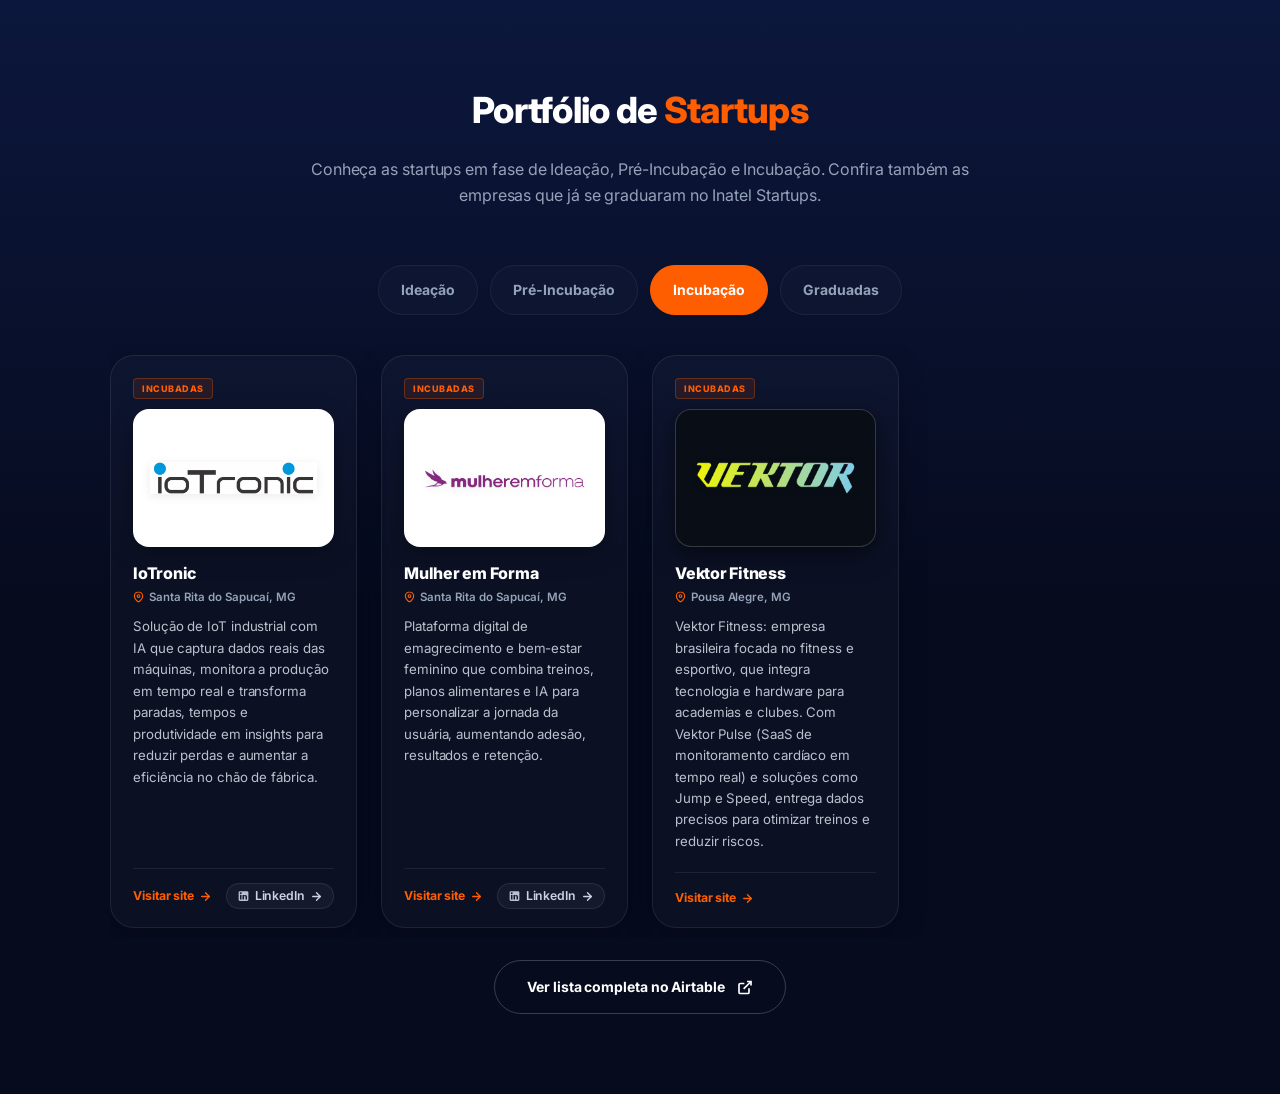
==== commit c7a3c8e0: "fix: corrige filtro das abas Ideação, Pré-Incubação, Incubação e Graduadas" ====
--- a/index.html
+++ b/index.html
@@ -4,7 +4,7 @@
     <meta charset="UTF-8">
     <meta name="viewport" content="width=device-width, initial-scale=1.0">
     <title>Portfólio de Startups - Inatel Startups</title>
-    <link rel="stylesheet" href="style.css?v=30">
+    <link rel="stylesheet" href="style.css?v=31">
     <style>
         body {
             background-color: #030611;
@@ -1188,6 +1188,6 @@
         </div>
     </section>
 
-    <script src="portfolio.js?v=6"></script>
+    <script src="portfolio.js?v=7"></script>
 </body>
 </html>
--- a/style.css
+++ b/style.css
@@ -4775,7 +4775,7 @@
 
 .portfolio-card {
     padding: 22px 22px 18px 22px !important;
-    display: flex !important;
+    display: flex;
     flex-direction: column !important;
     justify-content: flex-start !important;
     height: auto !important;
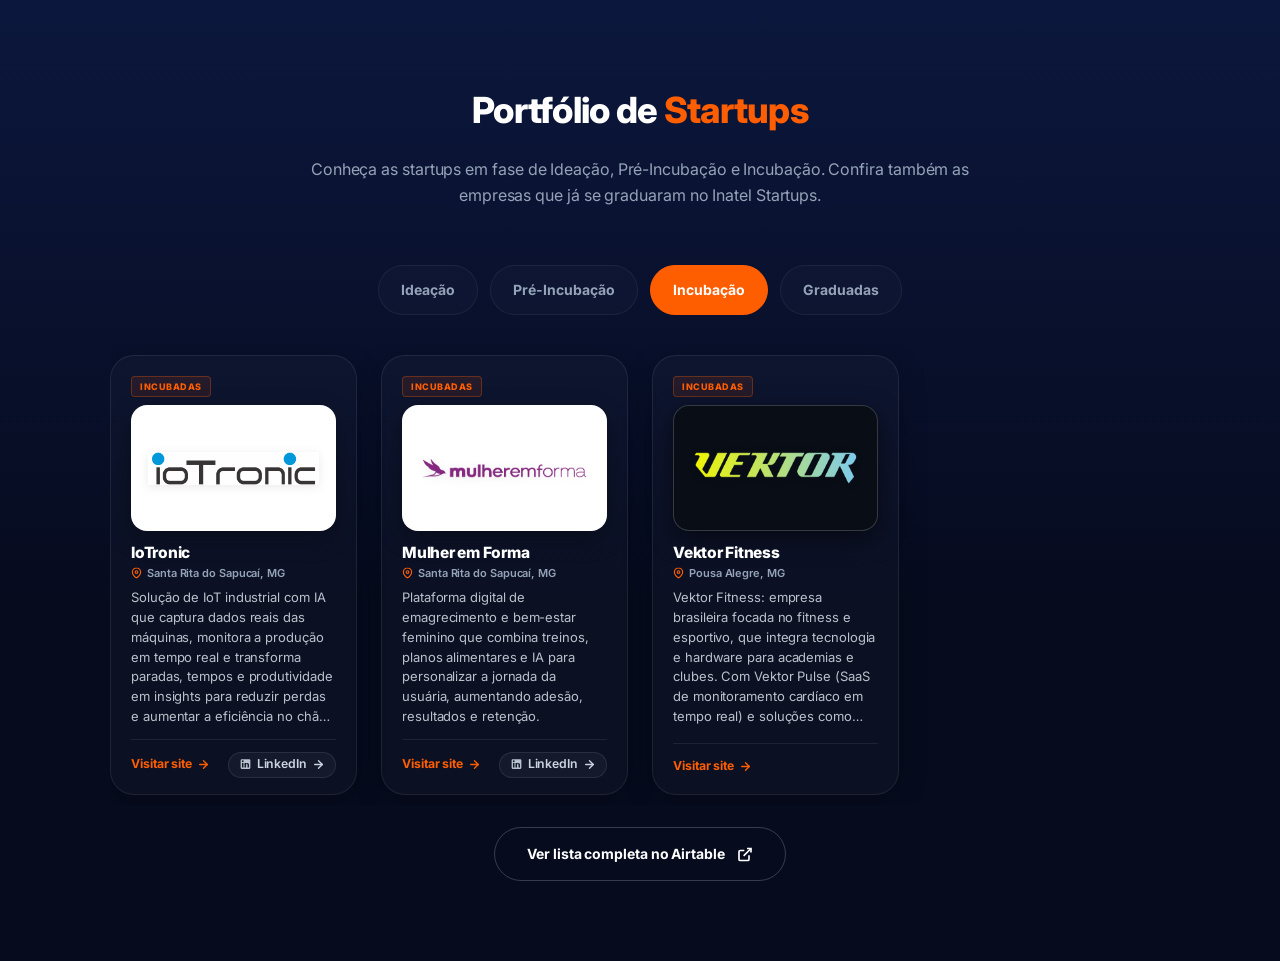
==== commit 18592d9d: "style: reduz altura dos cards em ~20% e limita textos muito longos em 7 linhas" ====
--- a/index.html
+++ b/index.html
@@ -4,7 +4,7 @@
     <meta charset="UTF-8">
     <meta name="viewport" content="width=device-width, initial-scale=1.0">
     <title>Portfólio de Startups - Inatel Startups</title>
-    <link rel="stylesheet" href="style.css?v=31">
+    <link rel="stylesheet" href="style.css?v=32">
     <style>
         body {
             background-color: #030611;
@@ -1188,6 +1188,6 @@
         </div>
     </section>
 
-    <script src="portfolio.js?v=7"></script>
+    <script src="portfolio.js?v=8"></script>
 </body>
 </html>
--- a/style.css
+++ b/style.css
@@ -4774,21 +4774,22 @@
 }
 
 .portfolio-card {
-    padding: 22px 22px 18px 22px !important;
+    padding: 20px 20px 16px 20px !important;
     display: flex;
     flex-direction: column !important;
     justify-content: flex-start !important;
     height: auto !important;
-    min-height: 430px;
+    min-height: 0 !important;
 }
 
 .portfolio-header {
-    gap: 10px !important;
-    margin-bottom: 16px !important;
+    gap: 8px !important;
+    margin-bottom: 12px !important;
 }
 
 .portfolio-logo-container {
     margin-bottom: 0 !important;
+    height: 126px !important;
 }
 
 .portfolio-body {
@@ -4798,13 +4799,13 @@
 }
 
 .portfolio-card h4 {
-    font-size: 16px !important;
+    font-size: 15.5px !important;
     font-weight: 800 !important;
     color: #ffffff !important;
-    margin: 0 0 6px 0 !important;
+    margin: 0 0 4px 0 !important;
     height: auto !important;
     min-height: 0 !important;
-    line-height: 1.3 !important;
+    line-height: 1.28 !important;
     letter-spacing: -0.015em;
     display: block !important;
     overflow: visible !important;
@@ -4815,11 +4816,11 @@
     display: inline-flex;
     align-items: center;
     gap: 5px;
-    font-size: 11.5px;
+    font-size: 11px;
     font-weight: 600;
     color: #94a3b8;
-    line-height: 1.25;
-    margin: 0 0 12px 0;
+    line-height: 1.2;
+    margin: 0 0 8px 0;
 }
 
 .portfolio-location svg {
@@ -4841,22 +4842,28 @@
 }
 
 .portfolio-card p {
-    -webkit-line-clamp: unset !important;
+    display: -webkit-box !important;
+    -webkit-line-clamp: 7 !important;
+    -webkit-box-orient: vertical !important;
+    overflow: hidden !important;
+    text-overflow: ellipsis !important;
     height: auto !important;
-    overflow: visible !important;
-    display: block !important;
-    font-size: 13.25px !important;
-    line-height: 1.62 !important;
+    font-size: 13px !important;
+    line-height: 1.52 !important;
     color: rgba(226, 232, 240, 0.82) !important;
-    margin: 0 0 20px 0 !important;
+    margin: 0 0 12px 0 !important;
     font-weight: 400;
 }
 
 .portfolio-card p.portfolio-dates {
     font-size: 12.5px !important;
-    line-height: 1.55 !important;
+    line-height: 1.5 !important;
     color: var(--text-muted) !important;
     margin-top: 2px !important;
+    margin-bottom: 12px !important;
+    display: block !important;
+    overflow: visible !important;
+    -webkit-line-clamp: unset !important;
 }
 
 /* Unified Footer Row — exact same height, border, and vertical center on every card */
@@ -4867,8 +4874,8 @@
     flex-wrap: nowrap;
     gap: 12px;
     margin-top: auto;
-    padding-top: 14px;
-    min-height: 36px;
+    padding-top: 12px;
+    min-height: 32px;
     border-top: 1px solid rgba(255, 255, 255, 0.08);
     box-sizing: border-box;
     width: 100%;
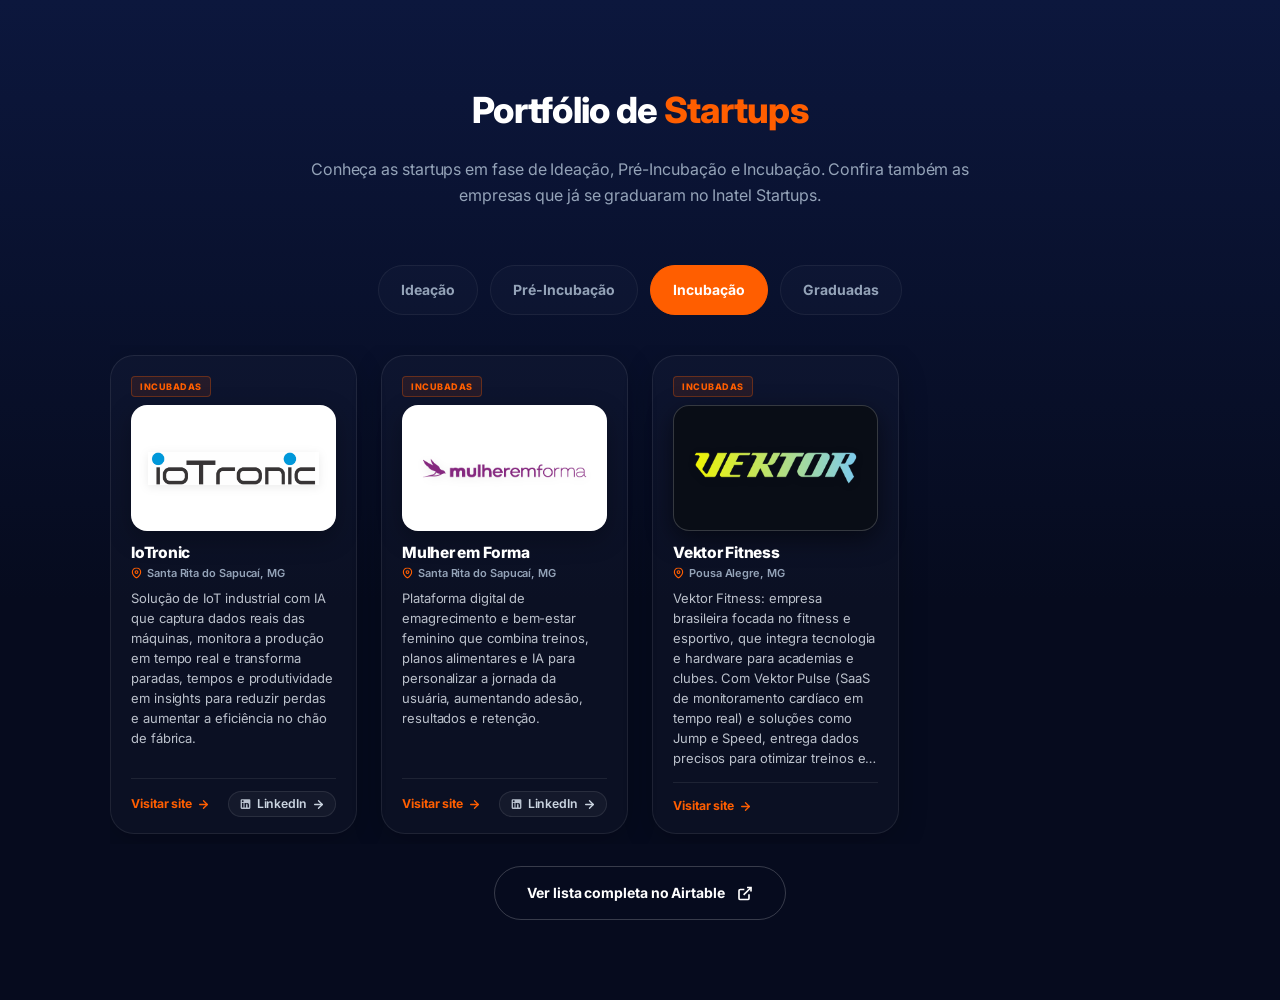
==== commit b1f513d7: "style: aumenta limite do texto para 9 linhas" ====
--- a/index.html
+++ b/index.html
@@ -4,7 +4,7 @@
     <meta charset="UTF-8">
     <meta name="viewport" content="width=device-width, initial-scale=1.0">
     <title>Portfólio de Startups - Inatel Startups</title>
-    <link rel="stylesheet" href="style.css?v=32">
+    <link rel="stylesheet" href="style.css?v=33">
     <style>
         body {
             background-color: #030611;
@@ -1188,6 +1188,6 @@
         </div>
     </section>
 
-    <script src="portfolio.js?v=8"></script>
+    <script src="portfolio.js?v=9"></script>
 </body>
 </html>
--- a/style.css
+++ b/style.css
@@ -4843,15 +4843,15 @@
 
 .portfolio-card p {
     display: -webkit-box !important;
-    -webkit-line-clamp: 7 !important;
+    -webkit-line-clamp: 9 !important;
     -webkit-box-orient: vertical !important;
     overflow: hidden !important;
     text-overflow: ellipsis !important;
     height: auto !important;
     font-size: 13px !important;
-    line-height: 1.52 !important;
+    line-height: 1.54 !important;
     color: rgba(226, 232, 240, 0.82) !important;
-    margin: 0 0 12px 0 !important;
+    margin: 0 0 14px 0 !important;
     font-weight: 400;
 }
 
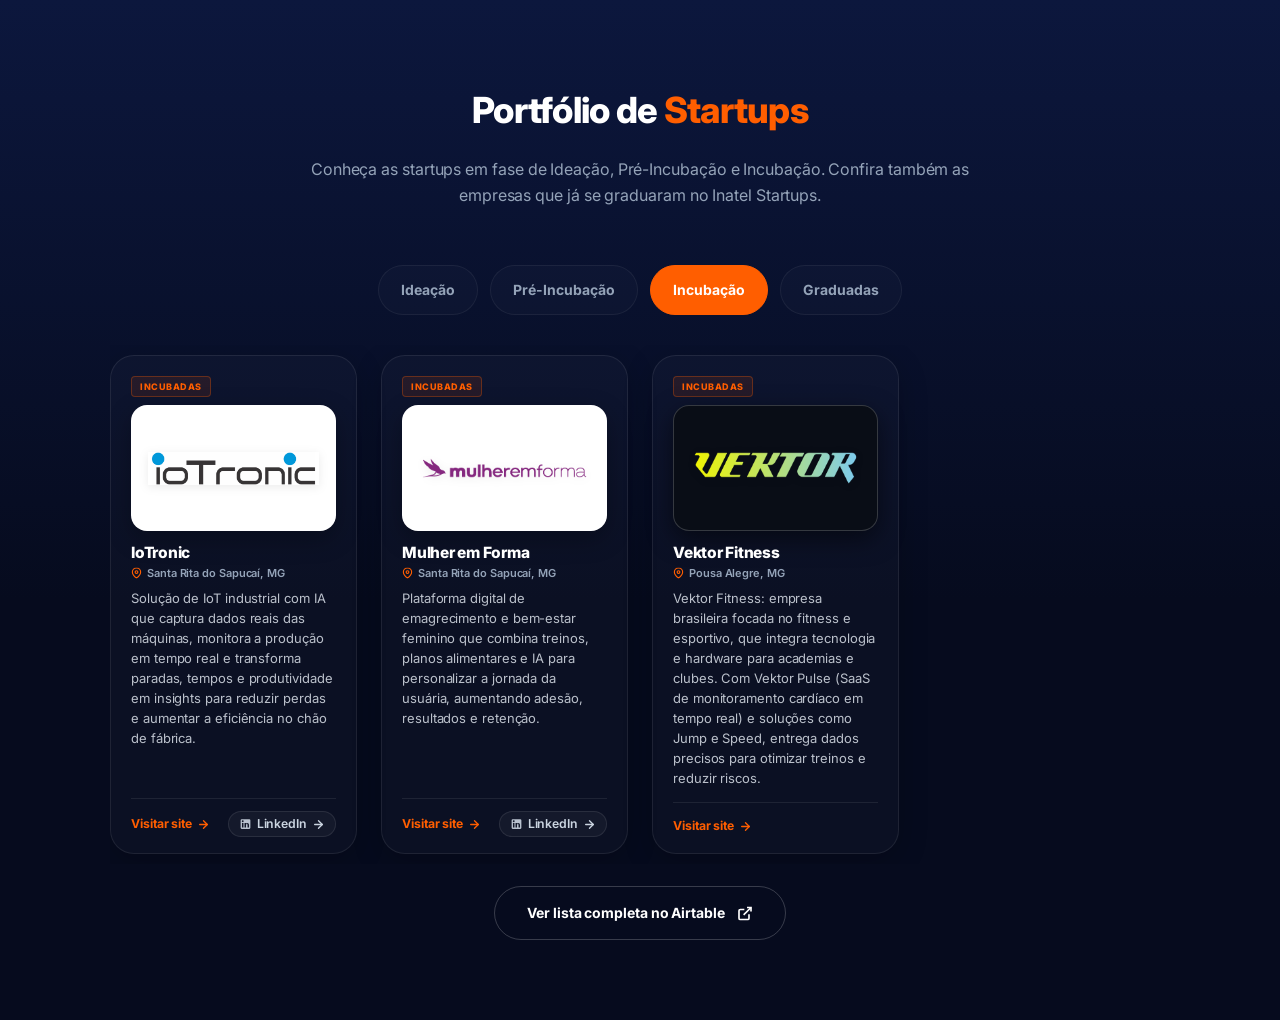
==== commit 52b8ba3f: "style: ajusta limite do texto para 10 linhas" ====
--- a/index.html
+++ b/index.html
@@ -4,7 +4,7 @@
     <meta charset="UTF-8">
     <meta name="viewport" content="width=device-width, initial-scale=1.0">
     <title>Portfólio de Startups - Inatel Startups</title>
-    <link rel="stylesheet" href="style.css?v=33">
+    <link rel="stylesheet" href="style.css?v=34">
     <style>
         body {
             background-color: #030611;
@@ -1188,6 +1188,6 @@
         </div>
     </section>
 
-    <script src="portfolio.js?v=9"></script>
+    <script src="portfolio.js?v=10"></script>
 </body>
 </html>
--- a/style.css
+++ b/style.css
@@ -4843,7 +4843,7 @@
 
 .portfolio-card p {
     display: -webkit-box !important;
-    -webkit-line-clamp: 9 !important;
+    -webkit-line-clamp: 10 !important;
     -webkit-box-orient: vertical !important;
     overflow: hidden !important;
     text-overflow: ellipsis !important;
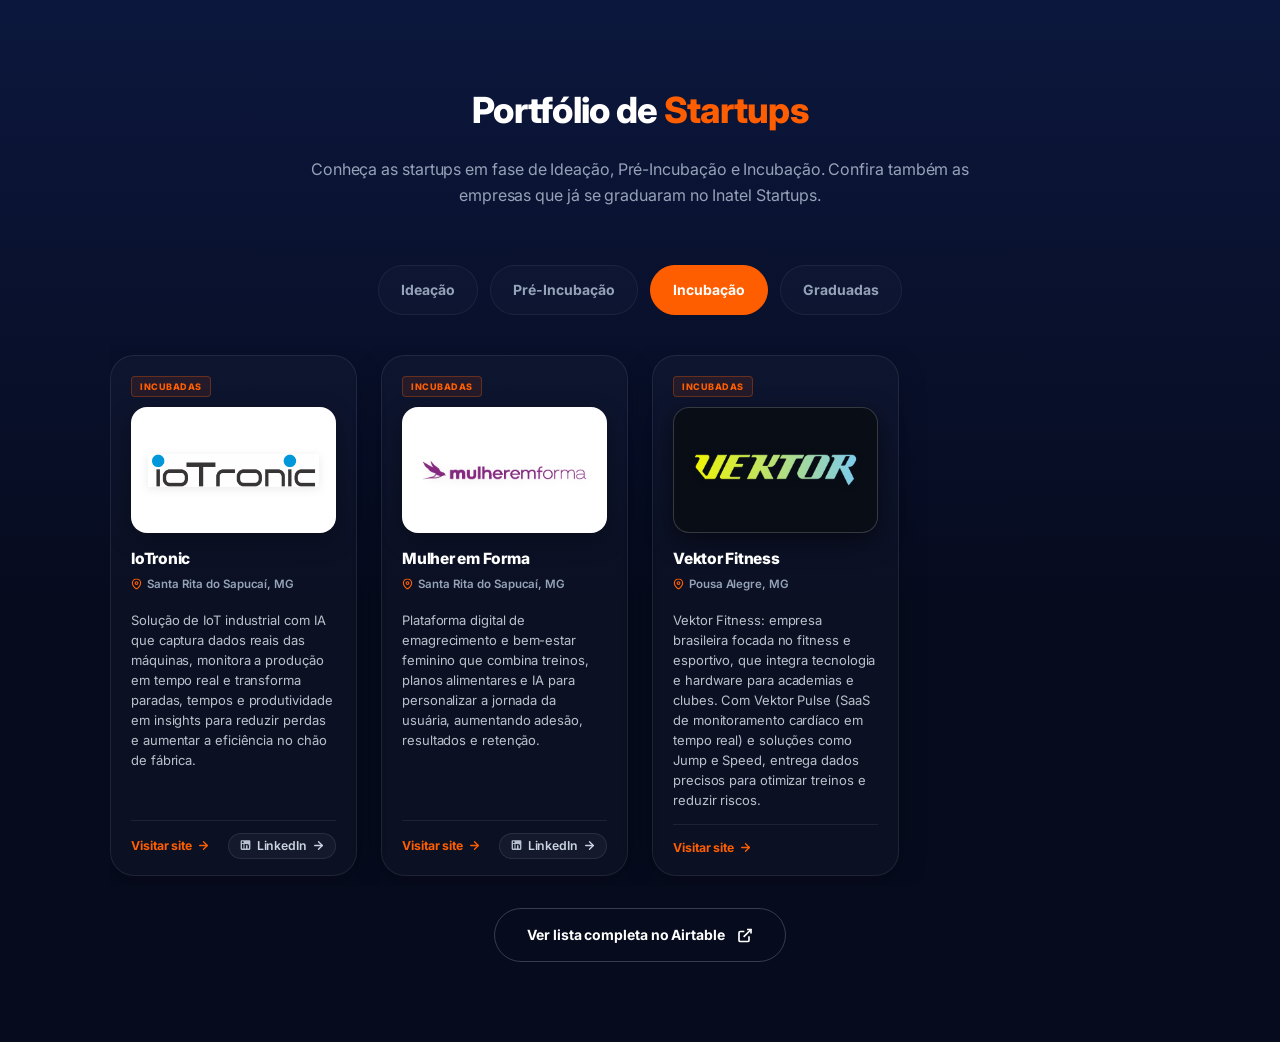
==== commit 6bf7a893: "style: aumenta espacamento entre titulo, cidade e inicio da descricao" ====
--- a/index.html
+++ b/index.html
@@ -4,7 +4,7 @@
     <meta charset="UTF-8">
     <meta name="viewport" content="width=device-width, initial-scale=1.0">
     <title>Portfólio de Startups - Inatel Startups</title>
-    <link rel="stylesheet" href="style.css?v=34">
+    <link rel="stylesheet" href="style.css?v=35">
     <style>
         body {
             background-color: #030611;
@@ -1188,6 +1188,6 @@
         </div>
     </section>
 
-    <script src="portfolio.js?v=10"></script>
+    <script src="portfolio.js?v=11"></script>
 </body>
 </html>
--- a/style.css
+++ b/style.css
@@ -4783,8 +4783,8 @@
 }
 
 .portfolio-header {
-    gap: 8px !important;
-    margin-bottom: 12px !important;
+    gap: 10px !important;
+    margin-bottom: 16px !important;
 }
 
 .portfolio-logo-container {
@@ -4802,10 +4802,10 @@
     font-size: 15.5px !important;
     font-weight: 800 !important;
     color: #ffffff !important;
-    margin: 0 0 4px 0 !important;
+    margin: 0 0 8px 0 !important;
     height: auto !important;
     min-height: 0 !important;
-    line-height: 1.28 !important;
+    line-height: 1.3 !important;
     letter-spacing: -0.015em;
     display: block !important;
     overflow: visible !important;
@@ -4816,11 +4816,11 @@
     display: inline-flex;
     align-items: center;
     gap: 5px;
-    font-size: 11px;
+    font-size: 11.5px;
     font-weight: 600;
     color: #94a3b8;
-    line-height: 1.2;
-    margin: 0 0 8px 0;
+    line-height: 1.25;
+    margin: 0 0 18px 0;
 }
 
 .portfolio-location svg {
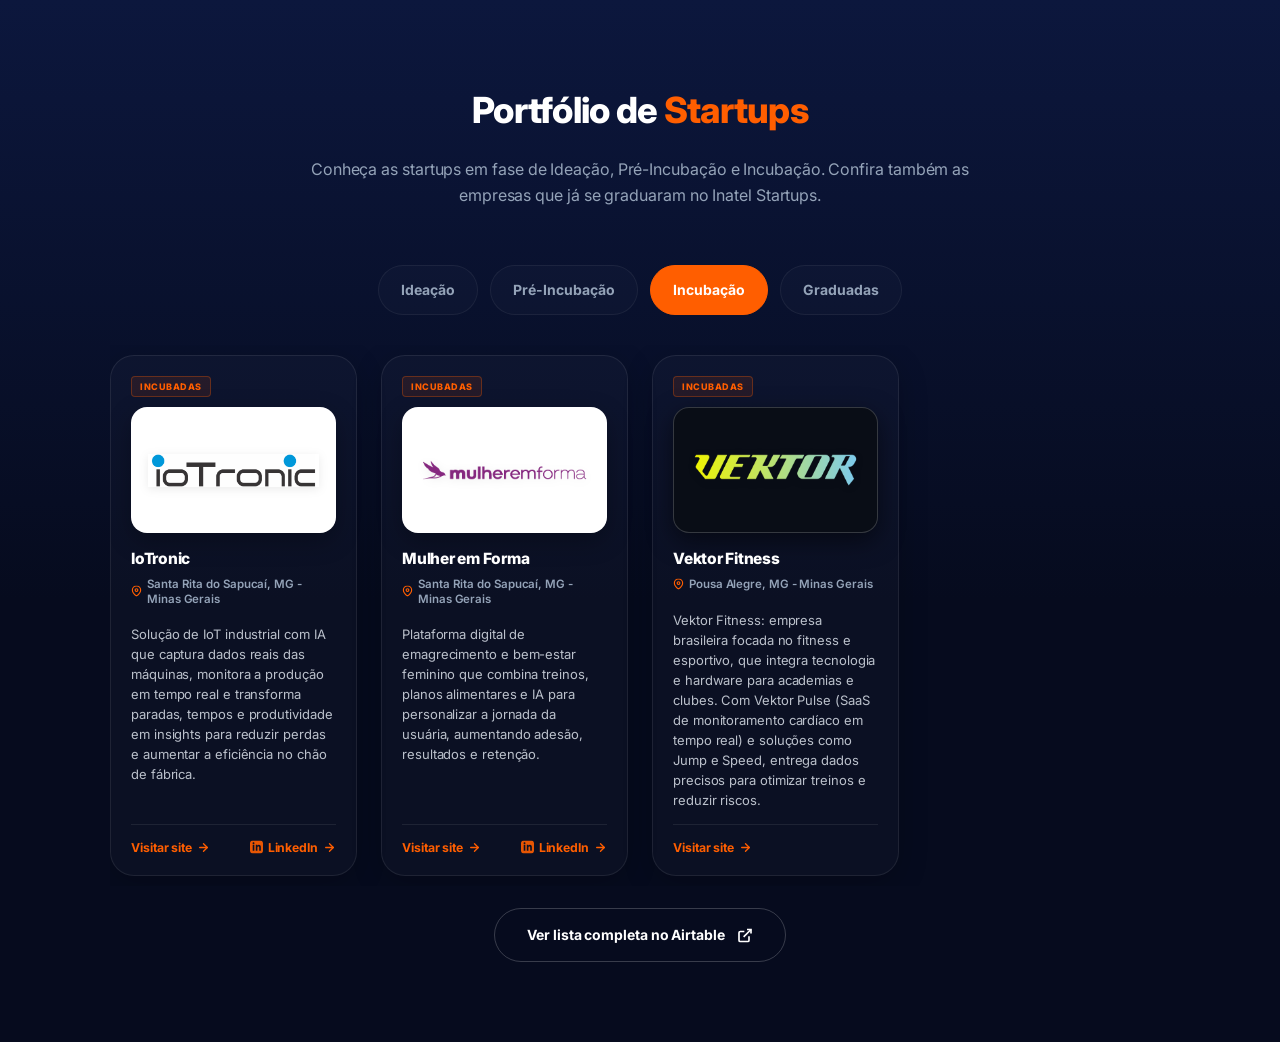
==== commit 72729046: "feat: atualiza portfólio com todas as 123 startups do Airtable (Ideação, Pré-Incubação, Incubação e " ====
--- a/index.html
+++ b/index.html
@@ -4,7 +4,7 @@
     <meta charset="UTF-8">
     <meta name="viewport" content="width=device-width, initial-scale=1.0">
     <title>Portfólio de Startups - Inatel Startups</title>
-    <link rel="stylesheet" href="style.css?v=35">
+    <link rel="stylesheet" href="style.css?v=36">
     <style>
         body {
             background-color: #030611;
@@ -48,20 +48,35 @@
                 <div class="portfolio-viewport">
                     <div class="portfolio-track" id="portfolio-track">
                         <!-- START_PORTFOLIO_CARDS -->
+                <!-- CARD: Ideação - ALFATECH -->
+                <div class="portfolio-card ideation">
+                    <div class="portfolio-header">
+                        <span class="portfolio-tag ideation">Ideação</span>
+                        <div class="portfolio-logo-container">
+                            <img src="elementos/logos/logo_alfatech.png?v=6" alt="Logo da ALFATECH" class="portfolio-logo" loading="lazy">
+                        </div>
+                    </div>
+                    <div class="portfolio-body">
+                        <h4>ALFATECH</h4>
+                        <div class="portfolio-location"><svg width="11" height="11" viewBox="0 0 24 24" fill="none" stroke="currentColor" stroke-width="2.5"><path d="M21 10c0 7-9 13-9 13s-9-6-9-13a9 9 0 0 1 18 0z"></path><circle cx="12" cy="10" r="3"></circle></svg><span>Santa Rita do Sapucaí, MG - Minas Gerais</span></div>
+                        <p>A ALFATECH desenvolve uma solução digital de alfabetização gamificada para jovens e adultos, combinando acessibilidade, interatividade e aprendizagem progressiva para ampliar o acesso à leitura e à escrita.</p>
+                    </div>
+                </div>
+
                 <!-- CARD: Ideação - Apex Propulsion -->
                 <div class="portfolio-card ideation">
                     <div class="portfolio-header">
                         <span class="portfolio-tag ideation">Ideação</span>
                         <div class="portfolio-logo-container cover-bg" style="background-color: #4b4b4d;">
-                            <img src="elementos/logos/logo_apex_propulsion.png?v=5" alt="Logo da Apex Propulsion" class="portfolio-logo logo-cover" loading="lazy">
+                            <img src="elementos/logos/logo_apex_propulsion.png?v=6" alt="Logo da Apex Propulsion" class="portfolio-logo logo-cover" loading="lazy">
                         </div>
                     </div>
                     <div class="portfolio-body">
                         <h4>Apex Propulsion</h4>
-                        <div class="portfolio-location"><svg width="11" height="11" viewBox="0 0 24 24" fill="none" stroke="currentColor" stroke-width="2.5"><path d="M21 10c0 7-9 13-9 13s-9-6-9-13a9 9 0 0 1 18 0z"></path><circle cx="12" cy="10" r="3"></circle></svg><span>Santa Rita do Sapucaí, MG</span></div>
+                        <div class="portfolio-location"><svg width="11" height="11" viewBox="0 0 24 24" fill="none" stroke="currentColor" stroke-width="2.5"><path d="M21 10c0 7-9 13-9 13s-9-6-9-13a9 9 0 0 1 18 0z"></path><circle cx="12" cy="10" r="3"></circle></svg><span>Santa Rita do Sapucaí, MG - Minas Gerais</span></div>
                         <p>Satélites ainda dependem de xenônio caro e limitado. A Apex Propulsion desenvolve propulsão elétrica regenerativa que transforma água em empuxo através de célula de combustível + Hall thruster otimizado</p>
                     </div>
-                    <div class="portfolio-links-row single-link"><a href="https://www.linkedin.com/company/apex-propulsion/?viewAsMember=true" target="_blank" class="portfolio-link-item portfolio-linkedin"><svg class="linkedin-icon" width="13" height="13" viewBox="0 0 24 24" fill="currentColor"><path d="M19 3a2 2 0 0 1 2 2v14a2 2 0 0 1-2 2H5a2 2 0 0 1-2-2V5a2 2 0 0 1 2-2h14m-.5 15.5v-5.3a3.26 3.26 0 0 0-3.26-3.26c-.85 0-1.84.52-2.28 1.3v-1.11h-2.79v8.37h2.79v-4.93c0-.77.62-1.4 1.39-1.4a1.4 1.4 0 0 1 1.4 1.4v4.93h2.75M6.88 8.56a1.68 1.68 0 0 0 1.68-1.68c0-.93-.75-1.69-1.68-1.69a1.69 1.69 0 0 0-1.69 1.69c0 .93.76 1.68 1.69 1.68m1.39 9.94v-8.37H5.5v8.37h2.77z"/></svg><span>LinkedIn</span><svg class="link-arrow-icon" width="13" height="13" viewBox="0 0 24 24" fill="none" stroke="currentColor" stroke-width="2.5" stroke-linecap="round" stroke-linejoin="round"><line x1="5" y1="12" x2="19" y2="12"></line><polyline points="12 5 19 12 12 19"></polyline></svg></a></div>
+                    <div class="portfolio-links-row single-link"><a href="https://www.linkedin.com/company/apex-propulsion/?viewAsMember=true" target="_blank" rel="noopener noreferrer" class="portfolio-link-item portfolio-linkedin"><svg class="linkedin-icon" width="13" height="13" viewBox="0 0 24 24" fill="currentColor"><path d="M19 0h-14c-2.761 0-5 2.239-5 5v14c0 2.761 2.239 5 5 5h14c2.762 0 5-2.239 5-5v-14c0-2.761-2.238-5-5-5zm-11 19h-3v-11h3v11zm-1.5-12.268c-.966 0-1.75-.784-1.75-1.75s.784-1.75 1.75-1.75 1.75.784 1.75 1.75-.784 1.75-1.75 1.75zm13.5 12.268h-3v-5.604c0-1.337-.026-2.54-1.545-2.54-1.528 0-1.766 1.216-1.766 2.473v5.671h-3v-11h2.875v1.502h.04c.4-.754 1.378-1.547 2.836-1.547 3.03 0 3.59 1.995 3.59 4.592v6.453z"/></svg><span>LinkedIn</span><svg class="link-arrow-icon" width="13" height="13" viewBox="0 0 24 24" fill="none" stroke="currentColor" stroke-width="2.5" stroke-linecap="round" stroke-linejoin="round"><line x1="5" y1="12" x2="19" y2="12"></line><polyline points="12 5 19 12 12 19"></polyline></svg></a></div>
                 </div>
 
                 <!-- CARD: Ideação - BRuxaria Games -->
@@ -69,47 +84,31 @@
                     <div class="portfolio-header">
                         <span class="portfolio-tag ideation">Ideação</span>
                         <div class="portfolio-logo-container" style="background-color: #000000;">
-                            <img src="elementos/logos/logo_bruxaria_games.png?v=5" alt="Logo da BRuxaria Games" class="portfolio-logo" loading="lazy">
+                            <img src="elementos/logos/logo_bruxaria_games.png?v=6" alt="Logo da BRuxaria Games" class="portfolio-logo" loading="lazy">
                         </div>
                     </div>
                     <div class="portfolio-body">
                         <h4>BRuxaria Games</h4>
-                        <div class="portfolio-location"><svg width="11" height="11" viewBox="0 0 24 24" fill="none" stroke="currentColor" stroke-width="2.5"><path d="M21 10c0 7-9 13-9 13s-9-6-9-13a9 9 0 0 1 18 0z"></path><circle cx="12" cy="10" r="3"></circle></svg><span>Santa Rita do Sapucaí, MG</span></div>
+                        <div class="portfolio-location"><svg width="11" height="11" viewBox="0 0 24 24" fill="none" stroke="currentColor" stroke-width="2.5"><path d="M21 10c0 7-9 13-9 13s-9-6-9-13a9 9 0 0 1 18 0z"></path><circle cx="12" cy="10" r="3"></circle></svg><span>Santa Rita do Sapucaí, MG - Minas Gerais</span></div>
                         <p>Estúdio de jogos digitais que impulsiona a economia criativa em Santa Rita do Sapucaí, com foco atual no desenvolvimento de um jogo Survival com potencial de viralização. No futuro, busca formar talentos e promover colaborações com a comunidade local e o INATEL.</p>
                     </div>
-                    <div class="portfolio-links-row single-link"><a href="https://www.linkedin.com/in/pedro-henrique-mendes-siqueira-silva-a86329125/" target="_blank" class="portfolio-link-item portfolio-linkedin"><svg class="linkedin-icon" width="13" height="13" viewBox="0 0 24 24" fill="currentColor"><path d="M19 3a2 2 0 0 1 2 2v14a2 2 0 0 1-2 2H5a2 2 0 0 1-2-2V5a2 2 0 0 1 2-2h14m-.5 15.5v-5.3a3.26 3.26 0 0 0-3.26-3.26c-.85 0-1.84.52-2.28 1.3v-1.11h-2.79v8.37h2.79v-4.93c0-.77.62-1.4 1.39-1.4a1.4 1.4 0 0 1 1.4 1.4v4.93h2.75M6.88 8.56a1.68 1.68 0 0 0 1.68-1.68c0-.93-.75-1.69-1.68-1.69a1.69 1.69 0 0 0-1.69 1.69c0 .93.76 1.68 1.69 1.68m1.39 9.94v-8.37H5.5v8.37h2.77z"/></svg><span>LinkedIn</span><svg class="link-arrow-icon" width="13" height="13" viewBox="0 0 24 24" fill="none" stroke="currentColor" stroke-width="2.5" stroke-linecap="round" stroke-linejoin="round"><line x1="5" y1="12" x2="19" y2="12"></line><polyline points="12 5 19 12 12 19"></polyline></svg></a></div>
-                </div>
-
-                <!-- CARD: Ideação - Dyon -->
+                    <div class="portfolio-links-row single-link"><a href="https://www.linkedin.com/in/pedro-henrique-mendes-siqueira-silva-a86329125/" target="_blank" rel="noopener noreferrer" class="portfolio-link-item portfolio-linkedin"><svg class="linkedin-icon" width="13" height="13" viewBox="0 0 24 24" fill="currentColor"><path d="M19 0h-14c-2.761 0-5 2.239-5 5v14c0 2.761 2.239 5 5 5h14c2.762 0 5-2.239 5-5v-14c0-2.761-2.238-5-5-5zm-11 19h-3v-11h3v11zm-1.5-12.268c-.966 0-1.75-.784-1.75-1.75s.784-1.75 1.75-1.75 1.75.784 1.75 1.75-.784 1.75-1.75 1.75zm13.5 12.268h-3v-5.604c0-1.337-.026-2.54-1.545-2.54-1.528 0-1.766 1.216-1.766 2.473v5.671h-3v-11h2.875v1.502h.04c.4-.754 1.378-1.547 2.836-1.547 3.03 0 3.59 1.995 3.59 4.592v6.453z"/></svg><span>LinkedIn</span><svg class="link-arrow-icon" width="13" height="13" viewBox="0 0 24 24" fill="none" stroke="currentColor" stroke-width="2.5" stroke-linecap="round" stroke-linejoin="round"><line x1="5" y1="12" x2="19" y2="12"></line><polyline points="12 5 19 12 12 19"></polyline></svg></a></div>
+                </div>
+
+                <!-- CARD: Ideação - ChickSafe -->
                 <div class="portfolio-card ideation">
                     <div class="portfolio-header">
                         <span class="portfolio-tag ideation">Ideação</span>
-                        <div class="portfolio-logo-container" style="background-color: #010005;">
-                            <img src="elementos/logos/logo_dyon.jpg?v=5" alt="Logo da Dyon" class="portfolio-logo" loading="lazy">
-                        </div>
-                    </div>
-                    <div class="portfolio-body">
-                        <h4>Dyon</h4>
-                        <div class="portfolio-location"><svg width="11" height="11" viewBox="0 0 24 24" fill="none" stroke="currentColor" stroke-width="2.5"><path d="M21 10c0 7-9 13-9 13s-9-6-9-13a9 9 0 0 1 18 0z"></path><circle cx="12" cy="10" r="3"></circle></svg><span>Santa Rita do Sapucaí, MG</span></div>
-                        <p>Dyon é uma plataforma para cerimonialistas que centraliza organização de eventos, controle financeiro, contratos e comunicação com clientes em um único sistema, reduzindo erros, atrasos e desorganização na realização de casamentos, formaturas e festas.</p>
-                    </div>
-                    <div class="portfolio-links-row no-link"><span class="portfolio-no-link">Sem site ativo</span></div>
-                </div>
-
-                <!-- CARD: Ideação - Farmtrip -->
-                <div class="portfolio-card ideation">
-                    <div class="portfolio-header">
-                        <span class="portfolio-tag ideation">Ideação</span>
-                        <div class="portfolio-logo-container">
-                            <img src="elementos/logos/logo_farmtrip.png?v=5" alt="Logo da Farmtrip" class="portfolio-logo" loading="lazy">
-                        </div>
-                    </div>
-                    <div class="portfolio-body">
-                        <h4>Farmtrip</h4>
-                        <div class="portfolio-location"><svg width="11" height="11" viewBox="0 0 24 24" fill="none" stroke="currentColor" stroke-width="2.5"><path d="M21 10c0 7-9 13-9 13s-9-6-9-13a9 9 0 0 1 18 0z"></path><circle cx="12" cy="10" r="3"></circle></svg><span>Pouso Alegre, MG</span></div>
-                        <p>A Farmtrip é uma plataforma que conecta turistas a produtores rurais, facilitando a descoberta, reserva e gestão de experiências autênticas no campo, fortalecendo o turismo rural e gerando novas fontes de renda para propriedades rurais.</p>
-                    </div>
-                    <div class="portfolio-links-row single-link"><a href="https://famtrip.com.br" target="_blank" class="portfolio-link-item"><span>Visitar site</span><svg class="link-arrow-icon" width="13" height="13" viewBox="0 0 24 24" fill="none" stroke="currentColor" stroke-width="2.5" stroke-linecap="round" stroke-linejoin="round"><line x1="5" y1="12" x2="19" y2="12"></line><polyline points="12 5 19 12 12 19"></polyline></svg></a></div>
+                        <div class="portfolio-logo-container" style="background-color: #f9ca0a;">
+                            <img src="elementos/logos/logo_chicksafe.png?v=6" alt="Logo da ChickSafe" class="portfolio-logo" loading="lazy">
+                        </div>
+                    </div>
+                    <div class="portfolio-body">
+                        <h4>ChickSafe</h4>
+                        <div class="portfolio-location"><svg width="11" height="11" viewBox="0 0 24 24" fill="none" stroke="currentColor" stroke-width="2.5"><path d="M21 10c0 7-9 13-9 13s-9-6-9-13a9 9 0 0 1 18 0z"></path><circle cx="12" cy="10" r="3"></circle></svg><span>Santa Rita do Sapucaí, MG - Minas Gerais</span></div>
+                        <p>Monitoramento e alerta em tempo real de falhas no fornecimento de energia elétrica e nos sistemas de exaustão de granjas avícolas, com acionamento automático de mecanismos de emergência.</p>
+                    </div>
+                    <div class="portfolio-links-row single-link"><a href="https://www.linkedin.com/company/chicksafe/about/" target="_blank" rel="noopener noreferrer" class="portfolio-link-item portfolio-linkedin"><svg class="linkedin-icon" width="13" height="13" viewBox="0 0 24 24" fill="currentColor"><path d="M19 0h-14c-2.761 0-5 2.239-5 5v14c0 2.761 2.239 5 5 5h14c2.762 0 5-2.239 5-5v-14c0-2.761-2.238-5-5-5zm-11 19h-3v-11h3v11zm-1.5-12.268c-.966 0-1.75-.784-1.75-1.75s.784-1.75 1.75-1.75 1.75.784 1.75 1.75-.784 1.75-1.75 1.75zm13.5 12.268h-3v-5.604c0-1.337-.026-2.54-1.545-2.54-1.528 0-1.766 1.216-1.766 2.473v5.671h-3v-11h2.875v1.502h.04c.4-.754 1.378-1.547 2.836-1.547 3.03 0 3.59 1.995 3.59 4.592v6.453z"/></svg><span>LinkedIn</span><svg class="link-arrow-icon" width="13" height="13" viewBox="0 0 24 24" fill="none" stroke="currentColor" stroke-width="2.5" stroke-linecap="round" stroke-linejoin="round"><line x1="5" y1="12" x2="19" y2="12"></line><polyline points="12 5 19 12 12 19"></polyline></svg></a></div>
                 </div>
 
                 <!-- CARD: Ideação - FiscalOS -->
@@ -117,15 +116,15 @@
                     <div class="portfolio-header">
                         <span class="portfolio-tag ideation">Ideação</span>
                         <div class="portfolio-logo-container">
-                            <img src="elementos/logos/logo_fiscalos.png?v=5" alt="Logo da FiscalOS" class="portfolio-logo" loading="lazy">
+                            <img src="elementos/logos/logo_fiscalos.png?v=6" alt="Logo da FiscalOS" class="portfolio-logo" loading="lazy">
                         </div>
                     </div>
                     <div class="portfolio-body">
                         <h4>FiscalOS</h4>
-                        <div class="portfolio-location"><svg width="11" height="11" viewBox="0 0 24 24" fill="none" stroke="currentColor" stroke-width="2.5"><path d="M21 10c0 7-9 13-9 13s-9-6-9-13a9 9 0 0 1 18 0z"></path><circle cx="12" cy="10" r="3"></circle></svg><span>Santa Rita do Sapucaí, MG</span></div>
+                        <div class="portfolio-location"><svg width="11" height="11" viewBox="0 0 24 24" fill="none" stroke="currentColor" stroke-width="2.5"><path d="M21 10c0 7-9 13-9 13s-9-6-9-13a9 9 0 0 1 18 0z"></path><circle cx="12" cy="10" r="3"></circle></svg><span>Santa Rita do Sapucaí, MG - Minas Gerais</span></div>
                         <p>Do que precisa ser feito ao resultado entregue, a operação roda no software. Não é mais uma ferramenta para organizar o trabalho. É onde o trabalho é feito.</p>
                     </div>
-                    <div class="portfolio-links-row dual-links"><a href="https://fiscal-os.com/" target="_blank" class="portfolio-link-item"><span>Visitar site</span><svg class="link-arrow-icon" width="13" height="13" viewBox="0 0 24 24" fill="none" stroke="currentColor" stroke-width="2.5" stroke-linecap="round" stroke-linejoin="round"><line x1="5" y1="12" x2="19" y2="12"></line><polyline points="12 5 19 12 12 19"></polyline></svg></a><a href="https://www.linkedin.com/company/fiscal-os/" target="_blank" class="portfolio-link-item portfolio-linkedin secondary-link"><svg class="linkedin-icon" width="13" height="13" viewBox="0 0 24 24" fill="currentColor"><path d="M19 3a2 2 0 0 1 2 2v14a2 2 0 0 1-2 2H5a2 2 0 0 1-2-2V5a2 2 0 0 1 2-2h14m-.5 15.5v-5.3a3.26 3.26 0 0 0-3.26-3.26c-.85 0-1.84.52-2.28 1.3v-1.11h-2.79v8.37h2.79v-4.93c0-.77.62-1.4 1.39-1.4a1.4 1.4 0 0 1 1.4 1.4v4.93h2.75M6.88 8.56a1.68 1.68 0 0 0 1.68-1.68c0-.93-.75-1.69-1.68-1.69a1.69 1.69 0 0 0-1.69 1.69c0 .93.76 1.68 1.69 1.68m1.39 9.94v-8.37H5.5v8.37h2.77z"/></svg><span>LinkedIn</span><svg class="link-arrow-icon" width="13" height="13" viewBox="0 0 24 24" fill="none" stroke="currentColor" stroke-width="2.5" stroke-linecap="round" stroke-linejoin="round"><line x1="5" y1="12" x2="19" y2="12"></line><polyline points="12 5 19 12 12 19"></polyline></svg></a></div>
+                    <div class="portfolio-links-row"><a href="https://fiscal-os.com/" target="_blank" rel="noopener noreferrer" class="portfolio-link-item"><span>Visitar site</span><svg class="link-arrow-icon" width="13" height="13" viewBox="0 0 24 24" fill="none" stroke="currentColor" stroke-width="2.5" stroke-linecap="round" stroke-linejoin="round"><line x1="5" y1="12" x2="19" y2="12"></line><polyline points="12 5 19 12 12 19"></polyline></svg></a><a href="https://www.linkedin.com/company/fiscal-os/" target="_blank" rel="noopener noreferrer" class="portfolio-link-item portfolio-linkedin"><svg class="linkedin-icon" width="13" height="13" viewBox="0 0 24 24" fill="currentColor"><path d="M19 0h-14c-2.761 0-5 2.239-5 5v14c0 2.761 2.239 5 5 5h14c2.762 0 5-2.239 5-5v-14c0-2.761-2.238-5-5-5zm-11 19h-3v-11h3v11zm-1.5-12.268c-.966 0-1.75-.784-1.75-1.75s.784-1.75 1.75-1.75 1.75.784 1.75 1.75-.784 1.75-1.75 1.75zm13.5 12.268h-3v-5.604c0-1.337-.026-2.54-1.545-2.54-1.528 0-1.766 1.216-1.766 2.473v5.671h-3v-11h2.875v1.502h.04c.4-.754 1.378-1.547 2.836-1.547 3.03 0 3.59 1.995 3.59 4.592v6.453z"/></svg><span>LinkedIn</span><svg class="link-arrow-icon" width="13" height="13" viewBox="0 0 24 24" fill="none" stroke="currentColor" stroke-width="2.5" stroke-linecap="round" stroke-linejoin="round"><line x1="5" y1="12" x2="19" y2="12"></line><polyline points="12 5 19 12 12 19"></polyline></svg></a></div>
                 </div>
 
                 <!-- CARD: Ideação - Impulse One AI -->
@@ -133,15 +132,62 @@
                     <div class="portfolio-header">
                         <span class="portfolio-tag ideation">Ideação</span>
                         <div class="portfolio-logo-container">
-                            <img src="elementos/logos/logo_impulse_one_ai.png?v=5" alt="Logo da Impulse One AI" class="portfolio-logo" loading="lazy">
+                            <img src="elementos/logos/logo_impulse_one_ai.png?v=6" alt="Logo da Impulse One AI" class="portfolio-logo" loading="lazy">
                         </div>
                     </div>
                     <div class="portfolio-body">
                         <h4>Impulse One AI</h4>
-                        <div class="portfolio-location"><svg width="11" height="11" viewBox="0 0 24 24" fill="none" stroke="currentColor" stroke-width="2.5"><path d="M21 10c0 7-9 13-9 13s-9-6-9-13a9 9 0 0 1 18 0z"></path><circle cx="12" cy="10" r="3"></circle></svg><span>Santa Rita do Sapucaí, MG</span></div>
+                        <div class="portfolio-location"><svg width="11" height="11" viewBox="0 0 24 24" fill="none" stroke="currentColor" stroke-width="2.5"><path d="M21 10c0 7-9 13-9 13s-9-6-9-13a9 9 0 0 1 18 0z"></path><circle cx="12" cy="10" r="3"></circle></svg><span>Santa Rita do Sapucaí, MG - Minas Gerais</span></div>
                         <p>Plataforma em nuvem com IA para avaliar, gerir e monitorar riscos psicossociais no trabalho, transformando dados em indicadores, dashboards, relatórios e planos de ação para apoiar empresas na NR-01 e na tomada de decisão em saúde e gestão de pessoas.</p>
                     </div>
-                    <div class="portfolio-links-row single-link"><a href="https://www.linkedin.com/company/impulse-solutions2025/" target="_blank" class="portfolio-link-item portfolio-linkedin"><svg class="linkedin-icon" width="13" height="13" viewBox="0 0 24 24" fill="currentColor"><path d="M19 3a2 2 0 0 1 2 2v14a2 2 0 0 1-2 2H5a2 2 0 0 1-2-2V5a2 2 0 0 1 2-2h14m-.5 15.5v-5.3a3.26 3.26 0 0 0-3.26-3.26c-.85 0-1.84.52-2.28 1.3v-1.11h-2.79v8.37h2.79v-4.93c0-.77.62-1.4 1.39-1.4a1.4 1.4 0 0 1 1.4 1.4v4.93h2.75M6.88 8.56a1.68 1.68 0 0 0 1.68-1.68c0-.93-.75-1.69-1.68-1.69a1.69 1.69 0 0 0-1.69 1.69c0 .93.76 1.68 1.69 1.68m1.39 9.94v-8.37H5.5v8.37h2.77z"/></svg><span>LinkedIn</span><svg class="link-arrow-icon" width="13" height="13" viewBox="0 0 24 24" fill="none" stroke="currentColor" stroke-width="2.5" stroke-linecap="round" stroke-linejoin="round"><line x1="5" y1="12" x2="19" y2="12"></line><polyline points="12 5 19 12 12 19"></polyline></svg></a></div>
+                    <div class="portfolio-links-row single-link"><a href="https://www.linkedin.com/company/impulse-solutions2025/" target="_blank" rel="noopener noreferrer" class="portfolio-link-item portfolio-linkedin"><svg class="linkedin-icon" width="13" height="13" viewBox="0 0 24 24" fill="currentColor"><path d="M19 0h-14c-2.761 0-5 2.239-5 5v14c0 2.761 2.239 5 5 5h14c2.762 0 5-2.239 5-5v-14c0-2.761-2.238-5-5-5zm-11 19h-3v-11h3v11zm-1.5-12.268c-.966 0-1.75-.784-1.75-1.75s.784-1.75 1.75-1.75 1.75.784 1.75 1.75-.784 1.75-1.75 1.75zm13.5 12.268h-3v-5.604c0-1.337-.026-2.54-1.545-2.54-1.528 0-1.766 1.216-1.766 2.473v5.671h-3v-11h2.875v1.502h.04c.4-.754 1.378-1.547 2.836-1.547 3.03 0 3.59 1.995 3.59 4.592v6.453z"/></svg><span>LinkedIn</span><svg class="link-arrow-icon" width="13" height="13" viewBox="0 0 24 24" fill="none" stroke="currentColor" stroke-width="2.5" stroke-linecap="round" stroke-linejoin="round"><line x1="5" y1="12" x2="19" y2="12"></line><polyline points="12 5 19 12 12 19"></polyline></svg></a></div>
+                </div>
+
+                <!-- CARD: Ideação - INNAV: Assistente de Navegação Indoor -->
+                <div class="portfolio-card ideation">
+                    <div class="portfolio-header">
+                        <span class="portfolio-tag ideation">Ideação</span>
+                        <div class="portfolio-logo-container" style="background-color: #010101;">
+                            <img src="elementos/logos/logo_innav_assistente_de_navegacao_indoor.jpg?v=6" alt="Logo da INNAV: Assistente de Navegação Indoor" class="portfolio-logo" loading="lazy">
+                        </div>
+                    </div>
+                    <div class="portfolio-body">
+                        <h4>INNAV: Assistente de Navegação Indoor</h4>
+                        <div class="portfolio-location"><svg width="11" height="11" viewBox="0 0 24 24" fill="none" stroke="currentColor" stroke-width="2.5"><path d="M21 10c0 7-9 13-9 13s-9-6-9-13a9 9 0 0 1 18 0z"></path><circle cx="12" cy="10" r="3"></circle></svg><span>Santa Rita do Sapucaí, MG - Minas Gerais</span></div>
+                        <p>Sistema de navegação indoor que devolve a autonomia a pessoas com deficiência visual onde o GPS não funciona. Usando beacons Bluetooth de baixo custo, filtragem inteligente de sinais e guiamento por voz e vibração.</p>
+                    </div>
+                </div>
+
+                <!-- CARD: Ideação - LMC Encoders -->
+                <div class="portfolio-card ideation">
+                    <div class="portfolio-header">
+                        <span class="portfolio-tag ideation">Ideação</span>
+                        <div class="portfolio-logo-container">
+                            <img src="elementos/logos/logo_lmc_encoders.png?v=6" alt="Logo da LMC Encoders" class="portfolio-logo" loading="lazy">
+                        </div>
+                    </div>
+                    <div class="portfolio-body">
+                        <h4>LMC Encoders</h4>
+                        <div class="portfolio-location"><svg width="11" height="11" viewBox="0 0 24 24" fill="none" stroke="currentColor" stroke-width="2.5"><path d="M21 10c0 7-9 13-9 13s-9-6-9-13a9 9 0 0 1 18 0z"></path><circle cx="12" cy="10" r="3"></circle></svg><span>Matão, SP - São Paulo</span></div>
+                        <p>Encoders ópticos absolutos nacionais para Agro 4.0 e Indústria. Substituímos importações caras com customização B2B e fabricação proprietária.</p>
+                    </div>
+                    <div class="portfolio-links-row single-link"><a href="https://www.linkedin.com/company/lmcencoders" target="_blank" rel="noopener noreferrer" class="portfolio-link-item portfolio-linkedin"><svg class="linkedin-icon" width="13" height="13" viewBox="0 0 24 24" fill="currentColor"><path d="M19 0h-14c-2.761 0-5 2.239-5 5v14c0 2.761 2.239 5 5 5h14c2.762 0 5-2.239 5-5v-14c0-2.761-2.238-5-5-5zm-11 19h-3v-11h3v11zm-1.5-12.268c-.966 0-1.75-.784-1.75-1.75s.784-1.75 1.75-1.75 1.75.784 1.75 1.75-.784 1.75-1.75 1.75zm13.5 12.268h-3v-5.604c0-1.337-.026-2.54-1.545-2.54-1.528 0-1.766 1.216-1.766 2.473v5.671h-3v-11h2.875v1.502h.04c.4-.754 1.378-1.547 2.836-1.547 3.03 0 3.59 1.995 3.59 4.592v6.453z"/></svg><span>LinkedIn</span><svg class="link-arrow-icon" width="13" height="13" viewBox="0 0 24 24" fill="none" stroke="currentColor" stroke-width="2.5" stroke-linecap="round" stroke-linejoin="round"><line x1="5" y1="12" x2="19" y2="12"></line><polyline points="12 5 19 12 12 19"></polyline></svg></a></div>
+                </div>
+
+                <!-- CARD: Ideação - Memorista -->
+                <div class="portfolio-card ideation">
+                    <div class="portfolio-header">
+                        <span class="portfolio-tag ideation">Ideação</span>
+                        <div class="portfolio-logo-container" style="background-color: #fafcfb;">
+                            <img src="elementos/logos/logo_memorista.png?v=6" alt="Logo da Memorista" class="portfolio-logo" loading="lazy">
+                        </div>
+                    </div>
+                    <div class="portfolio-body">
+                        <h4>Memorista</h4>
+                        <div class="portfolio-location"><svg width="11" height="11" viewBox="0 0 24 24" fill="none" stroke="currentColor" stroke-width="2.5"><path d="M21 10c0 7-9 13-9 13s-9-6-9-13a9 9 0 0 1 18 0z"></path><circle cx="12" cy="10" r="3"></circle></svg><span>Belo Horizonte, MG - Minas Gerais</span></div>
+                        <p>Plataforma que transforma memórias e histórias de família em livros personalizados, com a ajuda da inteligência artificial e a partir de respostas periódicas dos usuários a perguntas curiosas e instigantes sobre sua vida.</p>
+                    </div>
+                    <div class="portfolio-links-row single-link"><a href="https://www.linkedin.com/company/memorista/" target="_blank" rel="noopener noreferrer" class="portfolio-link-item portfolio-linkedin"><svg class="linkedin-icon" width="13" height="13" viewBox="0 0 24 24" fill="currentColor"><path d="M19 0h-14c-2.761 0-5 2.239-5 5v14c0 2.761 2.239 5 5 5h14c2.762 0 5-2.239 5-5v-14c0-2.761-2.238-5-5-5zm-11 19h-3v-11h3v11zm-1.5-12.268c-.966 0-1.75-.784-1.75-1.75s.784-1.75 1.75-1.75 1.75.784 1.75 1.75-.784 1.75-1.75 1.75zm13.5 12.268h-3v-5.604c0-1.337-.026-2.54-1.545-2.54-1.528 0-1.766 1.216-1.766 2.473v5.671h-3v-11h2.875v1.502h.04c.4-.754 1.378-1.547 2.836-1.547 3.03 0 3.59 1.995 3.59 4.592v6.453z"/></svg><span>LinkedIn</span><svg class="link-arrow-icon" width="13" height="13" viewBox="0 0 24 24" fill="none" stroke="currentColor" stroke-width="2.5" stroke-linecap="round" stroke-linejoin="round"><line x1="5" y1="12" x2="19" y2="12"></line><polyline points="12 5 19 12 12 19"></polyline></svg></a></div>
                 </div>
 
                 <!-- CARD: Ideação - Moneta -->
@@ -149,15 +195,30 @@
                     <div class="portfolio-header">
                         <span class="portfolio-tag ideation">Ideação</span>
                         <div class="portfolio-logo-container">
-                            <img src="elementos/logos/logo_moneta.jpg?v=5" alt="Logo da Moneta" class="portfolio-logo" loading="lazy">
+                            <img src="elementos/logos/logo_moneta.jpg?v=6" alt="Logo da Moneta" class="portfolio-logo" loading="lazy">
                         </div>
                     </div>
                     <div class="portfolio-body">
                         <h4>Moneta</h4>
-                        <div class="portfolio-location"><svg width="11" height="11" viewBox="0 0 24 24" fill="none" stroke="currentColor" stroke-width="2.5"><path d="M21 10c0 7-9 13-9 13s-9-6-9-13a9 9 0 0 1 18 0z"></path><circle cx="12" cy="10" r="3"></circle></svg><span>Santa Rita do Sapucaí, MG</span></div>
+                        <div class="portfolio-location"><svg width="11" height="11" viewBox="0 0 24 24" fill="none" stroke="currentColor" stroke-width="2.5"><path d="M21 10c0 7-9 13-9 13s-9-6-9-13a9 9 0 0 1 18 0z"></path><circle cx="12" cy="10" r="3"></circle></svg><span>Santa Rita do Sapucaí, MG - Minas Gerais</span></div>
                         <p>Sistema financeiro com IA para MEIs que simplifica a gestão do negócio por meio de linguagem natural, automatizando registros e análises financeiras e oferecendo indicadores, alertas e recomendações para apoiar decisões de forma simples e acessível.</p>
                     </div>
-                    <div class="portfolio-links-row no-link"><span class="portfolio-no-link">Sem site ativo</span></div>
+                </div>
+
+                <!-- CARD: Ideação - Nexato -->
+                <div class="portfolio-card ideation">
+                    <div class="portfolio-header">
+                        <span class="portfolio-tag ideation">Ideação</span>
+                        <div class="portfolio-logo-container">
+                            <img src="elementos/logos/logo_nexato.png?v=6" alt="Logo da Nexato" class="portfolio-logo" loading="lazy">
+                        </div>
+                    </div>
+                    <div class="portfolio-body">
+                        <h4>Nexato</h4>
+                        <div class="portfolio-location"><svg width="11" height="11" viewBox="0 0 24 24" fill="none" stroke="currentColor" stroke-width="2.5"><path d="M21 10c0 7-9 13-9 13s-9-6-9-13a9 9 0 0 1 18 0z"></path><circle cx="12" cy="10" r="3"></circle></svg><span>Pouso Alegre, MG - Minas Gerais</span></div>
+                        <p>A NEXATO desenvolve soluções tecnológicas para simplificar processos empresariais. Seu principal produto digitaliza a gestão de riscos psicossociais, automatizando coletas, organizando informações e reduzindo o trabalho manual de empresas e clínicas de SST.</p>
+                    </div>
+                    <div class="portfolio-links-row single-link"><a href="https://nexato.tech/" target="_blank" rel="noopener noreferrer" class="portfolio-link-item"><span>Visitar site</span><svg class="link-arrow-icon" width="13" height="13" viewBox="0 0 24 24" fill="none" stroke="currentColor" stroke-width="2.5" stroke-linecap="round" stroke-linejoin="round"><line x1="5" y1="12" x2="19" y2="12"></line><polyline points="12 5 19 12 12 19"></polyline></svg></a></div>
                 </div>
 
                 <!-- CARD: Ideação - Roça Hub - Inteligência Agroalimentar -->
@@ -165,15 +226,31 @@
                     <div class="portfolio-header">
                         <span class="portfolio-tag ideation">Ideação</span>
                         <div class="portfolio-logo-container">
-                            <img src="elementos/logos/logo_roca_hub_inteligencia_agroalimentar.png?v=5" alt="Logo da Roça Hub - Inteligência Agroalimentar" class="portfolio-logo" loading="lazy">
+                            <img src="elementos/logos/logo_roca_hub_inteligencia_agroalimentar.png?v=6" alt="Logo da Roça Hub - Inteligência Agroalimentar" class="portfolio-logo" loading="lazy">
                         </div>
                     </div>
                     <div class="portfolio-body">
                         <h4>Roça Hub - Inteligência Agroalimentar</h4>
-                        <div class="portfolio-location"><svg width="11" height="11" viewBox="0 0 24 24" fill="none" stroke="currentColor" stroke-width="2.5"><path d="M21 10c0 7-9 13-9 13s-9-6-9-13a9 9 0 0 1 18 0z"></path><circle cx="12" cy="10" r="3"></circle></svg><span>São João da Boa Vista, SP</span></div>
+                        <div class="portfolio-location"><svg width="11" height="11" viewBox="0 0 24 24" fill="none" stroke="currentColor" stroke-width="2.5"><path d="M21 10c0 7-9 13-9 13s-9-6-9-13a9 9 0 0 1 18 0z"></path><circle cx="12" cy="10" r="3"></circle></svg><span>São João da Boa Vista, SP - São Paulo</span></div>
                         <p>Roça Hub é uma plataforma de inteligência agroalimentar que conecta produtores, compradores e consumidores, organizando dados do território para aproximar a produção rural da demanda e fortalecer a agricultura regional.</p>
                     </div>
-                    <div class="portfolio-links-row dual-links"><a href="https://www.rocahub.com.br" target="_blank" class="portfolio-link-item"><span>Visitar site</span><svg class="link-arrow-icon" width="13" height="13" viewBox="0 0 24 24" fill="none" stroke="currentColor" stroke-width="2.5" stroke-linecap="round" stroke-linejoin="round"><line x1="5" y1="12" x2="19" y2="12"></line><polyline points="12 5 19 12 12 19"></polyline></svg></a><a href="https://www.linkedin.com/company/roca-hub" target="_blank" class="portfolio-link-item portfolio-linkedin secondary-link"><svg class="linkedin-icon" width="13" height="13" viewBox="0 0 24 24" fill="currentColor"><path d="M19 3a2 2 0 0 1 2 2v14a2 2 0 0 1-2 2H5a2 2 0 0 1-2-2V5a2 2 0 0 1 2-2h14m-.5 15.5v-5.3a3.26 3.26 0 0 0-3.26-3.26c-.85 0-1.84.52-2.28 1.3v-1.11h-2.79v8.37h2.79v-4.93c0-.77.62-1.4 1.39-1.4a1.4 1.4 0 0 1 1.4 1.4v4.93h2.75M6.88 8.56a1.68 1.68 0 0 0 1.68-1.68c0-.93-.75-1.69-1.68-1.69a1.69 1.69 0 0 0-1.69 1.69c0 .93.76 1.68 1.69 1.68m1.39 9.94v-8.37H5.5v8.37h2.77z"/></svg><span>LinkedIn</span><svg class="link-arrow-icon" width="13" height="13" viewBox="0 0 24 24" fill="none" stroke="currentColor" stroke-width="2.5" stroke-linecap="round" stroke-linejoin="round"><line x1="5" y1="12" x2="19" y2="12"></line><polyline points="12 5 19 12 12 19"></polyline></svg></a></div>
+                    <div class="portfolio-links-row"><a href="https://www.rocahub.com.br" target="_blank" rel="noopener noreferrer" class="portfolio-link-item"><span>Visitar site</span><svg class="link-arrow-icon" width="13" height="13" viewBox="0 0 24 24" fill="none" stroke="currentColor" stroke-width="2.5" stroke-linecap="round" stroke-linejoin="round"><line x1="5" y1="12" x2="19" y2="12"></line><polyline points="12 5 19 12 12 19"></polyline></svg></a><a href="https://www.linkedin.com/company/roca-hub" target="_blank" rel="noopener noreferrer" class="portfolio-link-item portfolio-linkedin"><svg class="linkedin-icon" width="13" height="13" viewBox="0 0 24 24" fill="currentColor"><path d="M19 0h-14c-2.761 0-5 2.239-5 5v14c0 2.761 2.239 5 5 5h14c2.762 0 5-2.239 5-5v-14c0-2.761-2.238-5-5-5zm-11 19h-3v-11h3v11zm-1.5-12.268c-.966 0-1.75-.784-1.75-1.75s.784-1.75 1.75-1.75 1.75.784 1.75 1.75-.784 1.75-1.75 1.75zm13.5 12.268h-3v-5.604c0-1.337-.026-2.54-1.545-2.54-1.528 0-1.766 1.216-1.766 2.473v5.671h-3v-11h2.875v1.502h.04c.4-.754 1.378-1.547 2.836-1.547 3.03 0 3.59 1.995 3.59 4.592v6.453z"/></svg><span>LinkedIn</span><svg class="link-arrow-icon" width="13" height="13" viewBox="0 0 24 24" fill="none" stroke="currentColor" stroke-width="2.5" stroke-linecap="round" stroke-linejoin="round"><line x1="5" y1="12" x2="19" y2="12"></line><polyline points="12 5 19 12 12 19"></polyline></svg></a></div>
+                </div>
+
+                <!-- CARD: Ideação - S.O.P.S - Sistema Organizacional de Primeiros Socorros -->
+                <div class="portfolio-card ideation">
+                    <div class="portfolio-header">
+                        <span class="portfolio-tag ideation">Ideação</span>
+                        <div class="portfolio-logo-container">
+                            <img src="elementos/logos/logo_s_o_p_s_sistema_organizacional_de_primeiros_socorros.png?v=6" alt="Logo da S.O.P.S - Sistema Organizacional de Primeiros Socorros" class="portfolio-logo" loading="lazy">
+                        </div>
+                    </div>
+                    <div class="portfolio-body">
+                        <h4>S.O.P.S - Sistema Organizacional de Primeiros Socorros</h4>
+                        <div class="portfolio-location"><svg width="11" height="11" viewBox="0 0 24 24" fill="none" stroke="currentColor" stroke-width="2.5"><path d="M21 10c0 7-9 13-9 13s-9-6-9-13a9 9 0 0 1 18 0z"></path><circle cx="12" cy="10" r="3"></circle></svg><span>Santa Rita do Sapucaí, MG - Minas Gerais</span></div>
+                        <p>O SOPS conecta cidadãos, socorristas e equipes médicas em emergências, reunindo dados de saúde, fichas da ocorrência e sinais vitais em tempo real para apoiar um atendimento mais ágil e informado.</p>
+                    </div>
+                    <div class="portfolio-links-row single-link"><a href="https://linkedin.com/company/sops-sistema-organizacional-de-primeiros-socorros" target="_blank" rel="noopener noreferrer" class="portfolio-link-item portfolio-linkedin"><svg class="linkedin-icon" width="13" height="13" viewBox="0 0 24 24" fill="currentColor"><path d="M19 0h-14c-2.761 0-5 2.239-5 5v14c0 2.761 2.239 5 5 5h14c2.762 0 5-2.239 5-5v-14c0-2.761-2.238-5-5-5zm-11 19h-3v-11h3v11zm-1.5-12.268c-.966 0-1.75-.784-1.75-1.75s.784-1.75 1.75-1.75 1.75.784 1.75 1.75-.784 1.75-1.75 1.75zm13.5 12.268h-3v-5.604c0-1.337-.026-2.54-1.545-2.54-1.528 0-1.766 1.216-1.766 2.473v5.671h-3v-11h2.875v1.502h.04c.4-.754 1.378-1.547 2.836-1.547 3.03 0 3.59 1.995 3.59 4.592v6.453z"/></svg><span>LinkedIn</span><svg class="link-arrow-icon" width="13" height="13" viewBox="0 0 24 24" fill="none" stroke="currentColor" stroke-width="2.5" stroke-linecap="round" stroke-linejoin="round"><line x1="5" y1="12" x2="19" y2="12"></line><polyline points="12 5 19 12 12 19"></polyline></svg></a></div>
                 </div>
 
                 <!-- CARD: Ideação - SaborERP -->
@@ -181,15 +258,15 @@
                     <div class="portfolio-header">
                         <span class="portfolio-tag ideation">Ideação</span>
                         <div class="portfolio-logo-container">
-                            <img src="elementos/logos/logo_saborerp.jpg?v=5" alt="Logo da SaborERP" class="portfolio-logo" loading="lazy">
+                            <img src="elementos/logos/logo_saborerp.jpg?v=6" alt="Logo da SaborERP" class="portfolio-logo" loading="lazy">
                         </div>
                     </div>
                     <div class="portfolio-body">
                         <h4>SaborERP</h4>
-                        <div class="portfolio-location"><svg width="11" height="11" viewBox="0 0 24 24" fill="none" stroke="currentColor" stroke-width="2.5"><path d="M21 10c0 7-9 13-9 13s-9-6-9-13a9 9 0 0 1 18 0z"></path><circle cx="12" cy="10" r="3"></circle></svg><span>Paraisópolis, MG</span></div>
-                        <p>A SaborERP desenvolve uma plataforma de gestão inteligente para lanchonetes que integra PDV, estoque, financeiro e automação fiscal em um único sistema, reduzindo burocracia, desperdícios e ajudando empreendedores a tomar decisões baseadas em dados</p>
-                    </div>
-                    <div class="portfolio-links-row single-link"><a href="https://www.linkedin.com/company/sabor-erp/" target="_blank" class="portfolio-link-item portfolio-linkedin"><svg class="linkedin-icon" width="13" height="13" viewBox="0 0 24 24" fill="currentColor"><path d="M19 3a2 2 0 0 1 2 2v14a2 2 0 0 1-2 2H5a2 2 0 0 1-2-2V5a2 2 0 0 1 2-2h14m-.5 15.5v-5.3a3.26 3.26 0 0 0-3.26-3.26c-.85 0-1.84.52-2.28 1.3v-1.11h-2.79v8.37h2.79v-4.93c0-.77.62-1.4 1.39-1.4a1.4 1.4 0 0 1 1.4 1.4v4.93h2.75M6.88 8.56a1.68 1.68 0 0 0 1.68-1.68c0-.93-.75-1.69-1.68-1.69a1.69 1.69 0 0 0-1.69 1.69c0 .93.76 1.68 1.69 1.68m1.39 9.94v-8.37H5.5v8.37h2.77z"/></svg><span>LinkedIn</span><svg class="link-arrow-icon" width="13" height="13" viewBox="0 0 24 24" fill="none" stroke="currentColor" stroke-width="2.5" stroke-linecap="round" stroke-linejoin="round"><line x1="5" y1="12" x2="19" y2="12"></line><polyline points="12 5 19 12 12 19"></polyline></svg></a></div>
+                        <div class="portfolio-location"><svg width="11" height="11" viewBox="0 0 24 24" fill="none" stroke="currentColor" stroke-width="2.5"><path d="M21 10c0 7-9 13-9 13s-9-6-9-13a9 9 0 0 1 18 0z"></path><circle cx="12" cy="10" r="3"></circle></svg><span>Paraisópolis, MG - Minas Gerais</span></div>
+                        <p>A SaborERP desenvolve uma plataforma de gestão inteligente para lanchonetes que integra PDV, estoque, financeiro e automação fiscal em um único sistema, reduzindo burocracia, desperdícios e ajudando empreendedores  a tomar decisões baseadas em dados</p>
+                    </div>
+                    <div class="portfolio-links-row single-link"><a href="https://www.linkedin.com/company/sabor-erp/" target="_blank" rel="noopener noreferrer" class="portfolio-link-item portfolio-linkedin"><svg class="linkedin-icon" width="13" height="13" viewBox="0 0 24 24" fill="currentColor"><path d="M19 0h-14c-2.761 0-5 2.239-5 5v14c0 2.761 2.239 5 5 5h14c2.762 0 5-2.239 5-5v-14c0-2.761-2.238-5-5-5zm-11 19h-3v-11h3v11zm-1.5-12.268c-.966 0-1.75-.784-1.75-1.75s.784-1.75 1.75-1.75 1.75.784 1.75 1.75-.784 1.75-1.75 1.75zm13.5 12.268h-3v-5.604c0-1.337-.026-2.54-1.545-2.54-1.528 0-1.766 1.216-1.766 2.473v5.671h-3v-11h2.875v1.502h.04c.4-.754 1.378-1.547 2.836-1.547 3.03 0 3.59 1.995 3.59 4.592v6.453z"/></svg><span>LinkedIn</span><svg class="link-arrow-icon" width="13" height="13" viewBox="0 0 24 24" fill="none" stroke="currentColor" stroke-width="2.5" stroke-linecap="round" stroke-linejoin="round"><line x1="5" y1="12" x2="19" y2="12"></line><polyline points="12 5 19 12 12 19"></polyline></svg></a></div>
                 </div>
 
                 <!-- CARD: Ideação - SIG AI -->
@@ -197,31 +274,14 @@
                     <div class="portfolio-header">
                         <span class="portfolio-tag ideation">Ideação</span>
                         <div class="portfolio-logo-container">
-                            <img src="elementos/logos/logo_sig_ai.png?v=5" alt="Logo da SIG AI" class="portfolio-logo" loading="lazy">
+                            <img src="elementos/logos/logo_sig_ai.png?v=6" alt="Logo da SIG AI" class="portfolio-logo" loading="lazy">
                         </div>
                     </div>
                     <div class="portfolio-body">
                         <h4>SIG AI</h4>
-                        <div class="portfolio-location"><svg width="11" height="11" viewBox="0 0 24 24" fill="none" stroke="currentColor" stroke-width="2.5"><path d="M21 10c0 7-9 13-9 13s-9-6-9-13a9 9 0 0 1 18 0z"></path><circle cx="12" cy="10" r="3"></circle></svg><span>Santa Rita do Sapucaí, MG</span></div>
+                        <div class="portfolio-location"><svg width="11" height="11" viewBox="0 0 24 24" fill="none" stroke="currentColor" stroke-width="2.5"><path d="M21 10c0 7-9 13-9 13s-9-6-9-13a9 9 0 0 1 18 0z"></path><circle cx="12" cy="10" r="3"></circle></svg><span>Santa Rita do Sapucaí, MG - Minas Gerais</span></div>
                         <p>Plataforma de ia para logística na saúde.</p>
                     </div>
-                    <div class="portfolio-links-row no-link"><span class="portfolio-no-link">Sem site ativo</span></div>
-                </div>
-
-                <!-- CARD: Ideação - STAYPASS -->
-                <div class="portfolio-card ideation">
-                    <div class="portfolio-header">
-                        <span class="portfolio-tag ideation">Ideação</span>
-                        <div class="portfolio-logo-container" style="background-color: #000000;">
-                            <img src="elementos/logos/logo_staypass.png?v=5" alt="Logo da STAYPASS" class="portfolio-logo" loading="lazy">
-                        </div>
-                    </div>
-                    <div class="portfolio-body">
-                        <h4>STAYPASS</h4>
-                        <div class="portfolio-location"><svg width="11" height="11" viewBox="0 0 24 24" fill="none" stroke="currentColor" stroke-width="2.5"><path d="M21 10c0 7-9 13-9 13s-9-6-9-13a9 9 0 0 1 18 0z"></path><circle cx="12" cy="10" r="3"></circle></svg><span>Pouso Alegre, MG</span></div>
-                        <p>O cartão magnético dos hotéis está prestes a se tornar obsoleto.</p>
-                    </div>
-                    <div class="portfolio-links-row no-link"><span class="portfolio-no-link">Sem site ativo</span></div>
                 </div>
 
                 <!-- CARD: Ideação - Tafira Automation -->
@@ -229,31 +289,15 @@
                     <div class="portfolio-header">
                         <span class="portfolio-tag ideation">Ideação</span>
                         <div class="portfolio-logo-container">
-                            <img src="elementos/logos/logo_tafira_automation.png?v=5" alt="Logo da Tafira Automation" class="portfolio-logo" loading="lazy">
+                            <img src="elementos/logos/logo_tafira_automation.png?v=6" alt="Logo da Tafira Automation" class="portfolio-logo" loading="lazy">
                         </div>
                     </div>
                     <div class="portfolio-body">
                         <h4>Tafira Automation</h4>
-                        <div class="portfolio-location"><svg width="11" height="11" viewBox="0 0 24 24" fill="none" stroke="currentColor" stroke-width="2.5"><path d="M21 10c0 7-9 13-9 13s-9-6-9-13a9 9 0 0 1 18 0z"></path><circle cx="12" cy="10" r="3"></circle></svg><span>Santa Rita do Sapucaí, MG</span></div>
+                        <div class="portfolio-location"><svg width="11" height="11" viewBox="0 0 24 24" fill="none" stroke="currentColor" stroke-width="2.5"><path d="M21 10c0 7-9 13-9 13s-9-6-9-13a9 9 0 0 1 18 0z"></path><circle cx="12" cy="10" r="3"></circle></svg><span>Santa Rita do Sapucaí, MG - Minas Gerais</span></div>
                         <p>Empresa especializada em soluções de automação industrial, desenvolvendo soluções sob medida para aumentar a produtividade, reduzir custos e transformar processos industriais por meio da Indústria 4.0.</p>
                     </div>
-                    <div class="portfolio-links-row single-link"><a href="https://www.linkedin.com/in/tafira-automation-aa152842b/" target="_blank" class="portfolio-link-item portfolio-linkedin"><svg class="linkedin-icon" width="13" height="13" viewBox="0 0 24 24" fill="currentColor"><path d="M19 3a2 2 0 0 1 2 2v14a2 2 0 0 1-2 2H5a2 2 0 0 1-2-2V5a2 2 0 0 1 2-2h14m-.5 15.5v-5.3a3.26 3.26 0 0 0-3.26-3.26c-.85 0-1.84.52-2.28 1.3v-1.11h-2.79v8.37h2.79v-4.93c0-.77.62-1.4 1.39-1.4a1.4 1.4 0 0 1 1.4 1.4v4.93h2.75M6.88 8.56a1.68 1.68 0 0 0 1.68-1.68c0-.93-.75-1.69-1.68-1.69a1.69 1.69 0 0 0-1.69 1.69c0 .93.76 1.68 1.69 1.68m1.39 9.94v-8.37H5.5v8.37h2.77z"/></svg><span>LinkedIn</span><svg class="link-arrow-icon" width="13" height="13" viewBox="0 0 24 24" fill="none" stroke="currentColor" stroke-width="2.5" stroke-linecap="round" stroke-linejoin="round"><line x1="5" y1="12" x2="19" y2="12"></line><polyline points="12 5 19 12 12 19"></polyline></svg></a></div>
-                </div>
-
-                <!-- CARD: Ideação - TruckWay -->
-                <div class="portfolio-card ideation">
-                    <div class="portfolio-header">
-                        <span class="portfolio-tag ideation">Ideação</span>
-                        <div class="portfolio-logo-container" style="background-color: #024db2;">
-                            <img src="elementos/logos/logo_truckway.jpg?v=5" alt="Logo da TruckWay" class="portfolio-logo" loading="lazy">
-                        </div>
-                    </div>
-                    <div class="portfolio-body">
-                        <h4>TruckWay</h4>
-                        <div class="portfolio-location"><svg width="11" height="11" viewBox="0 0 24 24" fill="none" stroke="currentColor" stroke-width="2.5"><path d="M21 10c0 7-9 13-9 13s-9-6-9-13a9 9 0 0 1 18 0z"></path><circle cx="12" cy="10" r="3"></circle></svg><span>Santa Rita do Sapucai, MG</span></div>
-                        <p>Um app feito para caminhoneiros: descanso seguro, banho limpo, combustível confiável e viagens exclusivas. Solução prática para quem enfrenta desafios na estrada todos os dias!</p>
-                    </div>
-                    <div class="portfolio-links-row no-link"><span class="portfolio-no-link">Sem site ativo</span></div>
+                    <div class="portfolio-links-row single-link"><a href="https://www.linkedin.com/in/tafira-automation-aa152842b/" target="_blank" rel="noopener noreferrer" class="portfolio-link-item portfolio-linkedin"><svg class="linkedin-icon" width="13" height="13" viewBox="0 0 24 24" fill="currentColor"><path d="M19 0h-14c-2.761 0-5 2.239-5 5v14c0 2.761 2.239 5 5 5h14c2.762 0 5-2.239 5-5v-14c0-2.761-2.238-5-5-5zm-11 19h-3v-11h3v11zm-1.5-12.268c-.966 0-1.75-.784-1.75-1.75s.784-1.75 1.75-1.75 1.75.784 1.75 1.75-.784 1.75-1.75 1.75zm13.5 12.268h-3v-5.604c0-1.337-.026-2.54-1.545-2.54-1.528 0-1.766 1.216-1.766 2.473v5.671h-3v-11h2.875v1.502h.04c.4-.754 1.378-1.547 2.836-1.547 3.03 0 3.59 1.995 3.59 4.592v6.453z"/></svg><span>LinkedIn</span><svg class="link-arrow-icon" width="13" height="13" viewBox="0 0 24 24" fill="none" stroke="currentColor" stroke-width="2.5" stroke-linecap="round" stroke-linejoin="round"><line x1="5" y1="12" x2="19" y2="12"></line><polyline points="12 5 19 12 12 19"></polyline></svg></a></div>
                 </div>
 
                 <!-- CARD: Ideação - WO -->
@@ -261,15 +305,14 @@
                     <div class="portfolio-header">
                         <span class="portfolio-tag ideation">Ideação</span>
                         <div class="portfolio-logo-container">
-                            <img src="elementos/logos/logo_wo.jpg?v=5" alt="Logo da WO" class="portfolio-logo" loading="lazy">
+                            <img src="elementos/logos/logo_wo.jpg?v=6" alt="Logo da WO" class="portfolio-logo" loading="lazy">
                         </div>
                     </div>
                     <div class="portfolio-body">
                         <h4>WO</h4>
-                        <div class="portfolio-location"><svg width="11" height="11" viewBox="0 0 24 24" fill="none" stroke="currentColor" stroke-width="2.5"><path d="M21 10c0 7-9 13-9 13s-9-6-9-13a9 9 0 0 1 18 0z"></path><circle cx="12" cy="10" r="3"></circle></svg><span>Santa Rita do Sapucaí, MG</span></div>
+                        <div class="portfolio-location"><svg width="11" height="11" viewBox="0 0 24 24" fill="none" stroke="currentColor" stroke-width="2.5"><path d="M21 10c0 7-9 13-9 13s-9-6-9-13a9 9 0 0 1 18 0z"></path><circle cx="12" cy="10" r="3"></circle></svg><span>Santa Rita do Sapucaí, MG - Minas Gerais</span></div>
                         <p>A WO reduz falhas no controle de capacitações em construtoras, centralizando treinamentos, certificações e vencimentos. A plataforma cruza funções e atividades com NRs exigidas e alerta quando há pendências ou necessidade de renovação.</p>
                     </div>
-                    <div class="portfolio-links-row no-link"><span class="portfolio-no-link">Sem site ativo</span></div>
                 </div>
 
                 <!-- CARD: Pré-Incubação - AgrooCare -->
@@ -277,15 +320,15 @@
                     <div class="portfolio-header">
                         <span class="portfolio-tag pre-incubated">Pré-Incubação</span>
                         <div class="portfolio-logo-container">
-                            <img src="elementos/logos/logo_agroocare.png?v=5" alt="Logo da AgrooCare" class="portfolio-logo" loading="lazy">
+                            <img src="elementos/logos/logo_agroocare.png?v=6" alt="Logo da AgrooCare" class="portfolio-logo" loading="lazy">
                         </div>
                     </div>
                     <div class="portfolio-body">
                         <h4>AgrooCare</h4>
-                        <div class="portfolio-location"><svg width="11" height="11" viewBox="0 0 24 24" fill="none" stroke="currentColor" stroke-width="2.5"><path d="M21 10c0 7-9 13-9 13s-9-6-9-13a9 9 0 0 1 18 0z"></path><circle cx="12" cy="10" r="3"></circle></svg><span>Santa Rita do Sapucaí, MG</span></div>
+                        <div class="portfolio-location"><svg width="11" height="11" viewBox="0 0 24 24" fill="none" stroke="currentColor" stroke-width="2.5"><path d="M21 10c0 7-9 13-9 13s-9-6-9-13a9 9 0 0 1 18 0z"></path><circle cx="12" cy="10" r="3"></circle></svg><span>Santa Rita do Sapucaí, MG - Minas Gerais</span></div>
                         <p>A AgrooCare é uma solução inteligente que otimiza irrigação e adubação com sensores e IA, monitorando pH, nutrientes e clima em tempo real, reduzindo desperdícios e aumentando a produtividade.</p>
                     </div>
-                    <div class="portfolio-links-row single-link"><a href="https://www.linkedin.com/company/agroocare/?viewAsMember=true" target="_blank" class="portfolio-link-item portfolio-linkedin"><svg class="linkedin-icon" width="13" height="13" viewBox="0 0 24 24" fill="currentColor"><path d="M19 3a2 2 0 0 1 2 2v14a2 2 0 0 1-2 2H5a2 2 0 0 1-2-2V5a2 2 0 0 1 2-2h14m-.5 15.5v-5.3a3.26 3.26 0 0 0-3.26-3.26c-.85 0-1.84.52-2.28 1.3v-1.11h-2.79v8.37h2.79v-4.93c0-.77.62-1.4 1.39-1.4a1.4 1.4 0 0 1 1.4 1.4v4.93h2.75M6.88 8.56a1.68 1.68 0 0 0 1.68-1.68c0-.93-.75-1.69-1.68-1.69a1.69 1.69 0 0 0-1.69 1.69c0 .93.76 1.68 1.69 1.68m1.39 9.94v-8.37H5.5v8.37h2.77z"/></svg><span>LinkedIn</span><svg class="link-arrow-icon" width="13" height="13" viewBox="0 0 24 24" fill="none" stroke="currentColor" stroke-width="2.5" stroke-linecap="round" stroke-linejoin="round"><line x1="5" y1="12" x2="19" y2="12"></line><polyline points="12 5 19 12 12 19"></polyline></svg></a></div>
+                    <div class="portfolio-links-row single-link"><a href="https://www.linkedin.com/company/agroocare/?viewAsMember=true" target="_blank" rel="noopener noreferrer" class="portfolio-link-item portfolio-linkedin"><svg class="linkedin-icon" width="13" height="13" viewBox="0 0 24 24" fill="currentColor"><path d="M19 0h-14c-2.761 0-5 2.239-5 5v14c0 2.761 2.239 5 5 5h14c2.762 0 5-2.239 5-5v-14c0-2.761-2.238-5-5-5zm-11 19h-3v-11h3v11zm-1.5-12.268c-.966 0-1.75-.784-1.75-1.75s.784-1.75 1.75-1.75 1.75.784 1.75 1.75-.784 1.75-1.75 1.75zm13.5 12.268h-3v-5.604c0-1.337-.026-2.54-1.545-2.54-1.528 0-1.766 1.216-1.766 2.473v5.671h-3v-11h2.875v1.502h.04c.4-.754 1.378-1.547 2.836-1.547 3.03 0 3.59 1.995 3.59 4.592v6.453z"/></svg><span>LinkedIn</span><svg class="link-arrow-icon" width="13" height="13" viewBox="0 0 24 24" fill="none" stroke="currentColor" stroke-width="2.5" stroke-linecap="round" stroke-linejoin="round"><line x1="5" y1="12" x2="19" y2="12"></line><polyline points="12 5 19 12 12 19"></polyline></svg></a></div>
                 </div>
 
                 <!-- CARD: Pré-Incubação - AíPerto -->
@@ -293,15 +336,15 @@
                     <div class="portfolio-header">
                         <span class="portfolio-tag pre-incubated">Pré-Incubação</span>
                         <div class="portfolio-logo-container">
-                            <img src="elementos/logos/logo_aiperto.png?v=5" alt="Logo da AíPerto" class="portfolio-logo" loading="lazy">
+                            <img src="elementos/logos/logo_aiperto.png?v=6" alt="Logo da AíPerto" class="portfolio-logo" loading="lazy">
                         </div>
                     </div>
                     <div class="portfolio-body">
                         <h4>AíPerto</h4>
-                        <div class="portfolio-location"><svg width="11" height="11" viewBox="0 0 24 24" fill="none" stroke="currentColor" stroke-width="2.5"><path d="M21 10c0 7-9 13-9 13s-9-6-9-13a9 9 0 0 1 18 0z"></path><circle cx="12" cy="10" r="3"></circle></svg><span>Santa Rita do Sapucaí, MG</span></div>
+                        <div class="portfolio-location"><svg width="11" height="11" viewBox="0 0 24 24" fill="none" stroke="currentColor" stroke-width="2.5"><path d="M21 10c0 7-9 13-9 13s-9-6-9-13a9 9 0 0 1 18 0z"></path><circle cx="12" cy="10" r="3"></circle></svg><span>Santa Rita do Sapucaí, MG - Minas Gerais</span></div>
                         <p>O AíPerto conecta consumidores ao varejo local com inteligência de preços e dados em tempo real, ajudando pessoas a economizar nas compras e negócios a aumentar visibilidade, entender seu mercado e tomar decisões melhores.</p>
                     </div>
-                    <div class="portfolio-links-row single-link"><a href="https://aiperto.com.br/" target="_blank" class="portfolio-link-item"><span>Visitar site</span><svg class="link-arrow-icon" width="13" height="13" viewBox="0 0 24 24" fill="none" stroke="currentColor" stroke-width="2.5" stroke-linecap="round" stroke-linejoin="round"><line x1="5" y1="12" x2="19" y2="12"></line><polyline points="12 5 19 12 12 19"></polyline></svg></a></div>
+                    <div class="portfolio-links-row single-link"><a href="https://aiperto.com.br/" target="_blank" rel="noopener noreferrer" class="portfolio-link-item"><span>Visitar site</span><svg class="link-arrow-icon" width="13" height="13" viewBox="0 0 24 24" fill="none" stroke="currentColor" stroke-width="2.5" stroke-linecap="round" stroke-linejoin="round"><line x1="5" y1="12" x2="19" y2="12"></line><polyline points="12 5 19 12 12 19"></polyline></svg></a></div>
                 </div>
 
                 <!-- CARD: Pré-Incubação - Ajunta pra Ler -->
@@ -309,15 +352,15 @@
                     <div class="portfolio-header">
                         <span class="portfolio-tag pre-incubated">Pré-Incubação</span>
                         <div class="portfolio-logo-container">
-                            <img src="elementos/logos/logo_ajunta_pra_ler.jpg?v=5" alt="Logo da Ajunta pra Ler" class="portfolio-logo" loading="lazy">
+                            <img src="elementos/logos/logo_ajunta_pra_ler.jpg?v=6" alt="Logo da Ajunta pra Ler" class="portfolio-logo" loading="lazy">
                         </div>
                     </div>
                     <div class="portfolio-body">
                         <h4>Ajunta pra Ler</h4>
-                        <div class="portfolio-location"><svg width="11" height="11" viewBox="0 0 24 24" fill="none" stroke="currentColor" stroke-width="2.5"><path d="M21 10c0 7-9 13-9 13s-9-6-9-13a9 9 0 0 1 18 0z"></path><circle cx="12" cy="10" r="3"></circle></svg><span>São Paulo, SP</span></div>
+                        <div class="portfolio-location"><svg width="11" height="11" viewBox="0 0 24 24" fill="none" stroke="currentColor" stroke-width="2.5"><path d="M21 10c0 7-9 13-9 13s-9-6-9-13a9 9 0 0 1 18 0z"></path><circle cx="12" cy="10" r="3"></circle></svg><span>São Paulo, SP - São Paulo</span></div>
                         <p>Plataforma SaaS que transforma livros digitais em comunidades vivas de leitura. Com leitor EPUB integrado, anotações colaborativas e grupos por idioma, o BookGroup conecta pessoas ao redor de livros com experiência social profunda e IA aplicada.</p>
                     </div>
-                    <div class="portfolio-links-row dual-links"><a href="https://ajuntapraler.com.br" target="_blank" class="portfolio-link-item"><span>Visitar site</span><svg class="link-arrow-icon" width="13" height="13" viewBox="0 0 24 24" fill="none" stroke="currentColor" stroke-width="2.5" stroke-linecap="round" stroke-linejoin="round"><line x1="5" y1="12" x2="19" y2="12"></line><polyline points="12 5 19 12 12 19"></polyline></svg></a><a href="https://www.linkedin.com/company/bookgroup/" target="_blank" class="portfolio-link-item portfolio-linkedin secondary-link"><svg class="linkedin-icon" width="13" height="13" viewBox="0 0 24 24" fill="currentColor"><path d="M19 3a2 2 0 0 1 2 2v14a2 2 0 0 1-2 2H5a2 2 0 0 1-2-2V5a2 2 0 0 1 2-2h14m-.5 15.5v-5.3a3.26 3.26 0 0 0-3.26-3.26c-.85 0-1.84.52-2.28 1.3v-1.11h-2.79v8.37h2.79v-4.93c0-.77.62-1.4 1.39-1.4a1.4 1.4 0 0 1 1.4 1.4v4.93h2.75M6.88 8.56a1.68 1.68 0 0 0 1.68-1.68c0-.93-.75-1.69-1.68-1.69a1.69 1.69 0 0 0-1.69 1.69c0 .93.76 1.68 1.69 1.68m1.39 9.94v-8.37H5.5v8.37h2.77z"/></svg><span>LinkedIn</span><svg class="link-arrow-icon" width="13" height="13" viewBox="0 0 24 24" fill="none" stroke="currentColor" stroke-width="2.5" stroke-linecap="round" stroke-linejoin="round"><line x1="5" y1="12" x2="19" y2="12"></line><polyline points="12 5 19 12 12 19"></polyline></svg></a></div>
+                    <div class="portfolio-links-row"><a href="https://ajuntapraler.com.br" target="_blank" rel="noopener noreferrer" class="portfolio-link-item"><span>Visitar site</span><svg class="link-arrow-icon" width="13" height="13" viewBox="0 0 24 24" fill="none" stroke="currentColor" stroke-width="2.5" stroke-linecap="round" stroke-linejoin="round"><line x1="5" y1="12" x2="19" y2="12"></line><polyline points="12 5 19 12 12 19"></polyline></svg></a><a href="https://www.linkedin.com/company/bookgroup/" target="_blank" rel="noopener noreferrer" class="portfolio-link-item portfolio-linkedin"><svg class="linkedin-icon" width="13" height="13" viewBox="0 0 24 24" fill="currentColor"><path d="M19 0h-14c-2.761 0-5 2.239-5 5v14c0 2.761 2.239 5 5 5h14c2.762 0 5-2.239 5-5v-14c0-2.761-2.238-5-5-5zm-11 19h-3v-11h3v11zm-1.5-12.268c-.966 0-1.75-.784-1.75-1.75s.784-1.75 1.75-1.75 1.75.784 1.75 1.75-.784 1.75-1.75 1.75zm13.5 12.268h-3v-5.604c0-1.337-.026-2.54-1.545-2.54-1.528 0-1.766 1.216-1.766 2.473v5.671h-3v-11h2.875v1.502h.04c.4-.754 1.378-1.547 2.836-1.547 3.03 0 3.59 1.995 3.59 4.592v6.453z"/></svg><span>LinkedIn</span><svg class="link-arrow-icon" width="13" height="13" viewBox="0 0 24 24" fill="none" stroke="currentColor" stroke-width="2.5" stroke-linecap="round" stroke-linejoin="round"><line x1="5" y1="12" x2="19" y2="12"></line><polyline points="12 5 19 12 12 19"></polyline></svg></a></div>
                 </div>
 
                 <!-- CARD: Pré-Incubação - APP B2B -->
@@ -325,31 +368,15 @@
                     <div class="portfolio-header">
                         <span class="portfolio-tag pre-incubated">Pré-Incubação</span>
                         <div class="portfolio-logo-container">
-                            <img src="elementos/logos/logo_app_b2b.png?v=5" alt="Logo da APP B2B" class="portfolio-logo" loading="lazy">
+                            <img src="elementos/logos/logo_app_b2b.png?v=6" alt="Logo da APP B2B" class="portfolio-logo" loading="lazy">
                         </div>
                     </div>
                     <div class="portfolio-body">
                         <h4>APP B2B</h4>
-                        <div class="portfolio-location"><svg width="11" height="11" viewBox="0 0 24 24" fill="none" stroke="currentColor" stroke-width="2.5"><path d="M21 10c0 7-9 13-9 13s-9-6-9-13a9 9 0 0 1 18 0z"></path><circle cx="12" cy="10" r="3"></circle></svg><span>Lambari, MG</span></div>
+                        <div class="portfolio-location"><svg width="11" height="11" viewBox="0 0 24 24" fill="none" stroke="currentColor" stroke-width="2.5"><path d="M21 10c0 7-9 13-9 13s-9-6-9-13a9 9 0 0 1 18 0z"></path><circle cx="12" cy="10" r="3"></circle></svg><span>Lambari, MG - Minas Gerais</span></div>
                         <p>Profissionalize sua operação B2B. Conecte sua indústria ou atacado ao varejo com um app intuitivo que organiza sua equipe e encanta seus clientes. Gerencie vendas em tempo real e eleve o padrão do seu atendimento. Eficiência para vender, simplicidade para crescer.</p>
                     </div>
-                    <div class="portfolio-links-row single-link"><a href="https://appb2b.com.br/" target="_blank" class="portfolio-link-item"><span>Visitar site</span><svg class="link-arrow-icon" width="13" height="13" viewBox="0 0 24 24" fill="none" stroke="currentColor" stroke-width="2.5" stroke-linecap="round" stroke-linejoin="round"><line x1="5" y1="12" x2="19" y2="12"></line><polyline points="12 5 19 12 12 19"></polyline></svg></a></div>
-                </div>
-
-                <!-- CARD: Pré-Incubação - BullVest -->
-                <div class="portfolio-card pre-incubated">
-                    <div class="portfolio-header">
-                        <span class="portfolio-tag pre-incubated">Pré-Incubação</span>
-                        <div class="portfolio-logo-container">
-                            <img src="elementos/logos/logo_bullvest.png?v=5" alt="Logo da BullVest" class="portfolio-logo" loading="lazy">
-                        </div>
-                    </div>
-                    <div class="portfolio-body">
-                        <h4>BullVest</h4>
-                        <div class="portfolio-location"><svg width="11" height="11" viewBox="0 0 24 24" fill="none" stroke="currentColor" stroke-width="2.5"><path d="M21 10c0 7-9 13-9 13s-9-6-9-13a9 9 0 0 1 18 0z"></path><circle cx="12" cy="10" r="3"></circle></svg><span>Santa Rita do Sapucaí, MG</span></div>
-                        <p>A BullVest é uma plataforma de educação financeira gamificada desenvolvida para democratizar o acesso ao conhecimento sobre finanças pessoais e investimentos. A solução transforma conteúdos tradicionalmente complexos em uma experiência prática, intuitiva e interativa, utilizando quizzes, simuladores, desafios e missões educativas para engajar os usuários durante toda a jornada de aprendizado.</p>
-                    </div>
-                    <div class="portfolio-links-row dual-links"><a href="https://bullvest-application-web.vercel.app/" target="_blank" class="portfolio-link-item"><span>Visitar site</span><svg class="link-arrow-icon" width="13" height="13" viewBox="0 0 24 24" fill="none" stroke="currentColor" stroke-width="2.5" stroke-linecap="round" stroke-linejoin="round"><line x1="5" y1="12" x2="19" y2="12"></line><polyline points="12 5 19 12 12 19"></polyline></svg></a><a href="https://www.linkedin.com/company/bullvest-educacao-financeira" target="_blank" class="portfolio-link-item portfolio-linkedin secondary-link"><svg class="linkedin-icon" width="13" height="13" viewBox="0 0 24 24" fill="currentColor"><path d="M19 3a2 2 0 0 1 2 2v14a2 2 0 0 1-2 2H5a2 2 0 0 1-2-2V5a2 2 0 0 1 2-2h14m-.5 15.5v-5.3a3.26 3.26 0 0 0-3.26-3.26c-.85 0-1.84.52-2.28 1.3v-1.11h-2.79v8.37h2.79v-4.93c0-.77.62-1.4 1.39-1.4a1.4 1.4 0 0 1 1.4 1.4v4.93h2.75M6.88 8.56a1.68 1.68 0 0 0 1.68-1.68c0-.93-.75-1.69-1.68-1.69a1.69 1.69 0 0 0-1.69 1.69c0 .93.76 1.68 1.69 1.68m1.39 9.94v-8.37H5.5v8.37h2.77z"/></svg><span>LinkedIn</span><svg class="link-arrow-icon" width="13" height="13" viewBox="0 0 24 24" fill="none" stroke="currentColor" stroke-width="2.5" stroke-linecap="round" stroke-linejoin="round"><line x1="5" y1="12" x2="19" y2="12"></line><polyline points="12 5 19 12 12 19"></polyline></svg></a></div>
+                    <div class="portfolio-links-row single-link"><a href="https://appb2b.com.br/" target="_blank" rel="noopener noreferrer" class="portfolio-link-item"><span>Visitar site</span><svg class="link-arrow-icon" width="13" height="13" viewBox="0 0 24 24" fill="none" stroke="currentColor" stroke-width="2.5" stroke-linecap="round" stroke-linejoin="round"><line x1="5" y1="12" x2="19" y2="12"></line><polyline points="12 5 19 12 12 19"></polyline></svg></a></div>
                 </div>
 
                 <!-- CARD: Pré-Incubação - Concilia Med -->
@@ -357,15 +384,15 @@
                     <div class="portfolio-header">
                         <span class="portfolio-tag pre-incubated">Pré-Incubação</span>
                         <div class="portfolio-logo-container" style="background-color: #e8eff1;">
-                            <img src="elementos/logos/logo_concilia_med.jpg?v=5" alt="Logo da Concilia Med" class="portfolio-logo" loading="lazy">
+                            <img src="elementos/logos/logo_concilia_med.jpg?v=6" alt="Logo da Concilia Med" class="portfolio-logo" loading="lazy">
                         </div>
                     </div>
                     <div class="portfolio-body">
                         <h4>Concilia Med</h4>
-                        <div class="portfolio-location"><svg width="11" height="11" viewBox="0 0 24 24" fill="none" stroke="currentColor" stroke-width="2.5"><path d="M21 10c0 7-9 13-9 13s-9-6-9-13a9 9 0 0 1 18 0z"></path><circle cx="12" cy="10" r="3"></circle></svg><span>Santa Rita do Sapucaí, MG</span></div>
+                        <div class="portfolio-location"><svg width="11" height="11" viewBox="0 0 24 24" fill="none" stroke="currentColor" stroke-width="2.5"><path d="M21 10c0 7-9 13-9 13s-9-6-9-13a9 9 0 0 1 18 0z"></path><circle cx="12" cy="10" r="3"></circle></svg><span>Santa Rita do Sapucaí, MG - Minas Gerais</span></div>
                         <p>Médico trabalha, convênio paga menos do que deve — e ninguém percebe. A Fluxxa cruza cada procedimento com cada pagamento e mostra exatamente onde o dinheiro sumiu, antes que o prejuízo vire rotina.</p>
                     </div>
-                    <div class="portfolio-links-row single-link"><a href="https://www.linkedin.com/company/conciliai-med/" target="_blank" class="portfolio-link-item portfolio-linkedin"><svg class="linkedin-icon" width="13" height="13" viewBox="0 0 24 24" fill="currentColor"><path d="M19 3a2 2 0 0 1 2 2v14a2 2 0 0 1-2 2H5a2 2 0 0 1-2-2V5a2 2 0 0 1 2-2h14m-.5 15.5v-5.3a3.26 3.26 0 0 0-3.26-3.26c-.85 0-1.84.52-2.28 1.3v-1.11h-2.79v8.37h2.79v-4.93c0-.77.62-1.4 1.39-1.4a1.4 1.4 0 0 1 1.4 1.4v4.93h2.75M6.88 8.56a1.68 1.68 0 0 0 1.68-1.68c0-.93-.75-1.69-1.68-1.69a1.69 1.69 0 0 0-1.69 1.69c0 .93.76 1.68 1.69 1.68m1.39 9.94v-8.37H5.5v8.37h2.77z"/></svg><span>LinkedIn</span><svg class="link-arrow-icon" width="13" height="13" viewBox="0 0 24 24" fill="none" stroke="currentColor" stroke-width="2.5" stroke-linecap="round" stroke-linejoin="round"><line x1="5" y1="12" x2="19" y2="12"></line><polyline points="12 5 19 12 12 19"></polyline></svg></a></div>
+                    <div class="portfolio-links-row"><a href="https://conciliamed.com/" target="_blank" rel="noopener noreferrer" class="portfolio-link-item"><span>Visitar site</span><svg class="link-arrow-icon" width="13" height="13" viewBox="0 0 24 24" fill="none" stroke="currentColor" stroke-width="2.5" stroke-linecap="round" stroke-linejoin="round"><line x1="5" y1="12" x2="19" y2="12"></line><polyline points="12 5 19 12 12 19"></polyline></svg></a><a href="https://www.linkedin.com/company/conciliai-med/" target="_blank" rel="noopener noreferrer" class="portfolio-link-item portfolio-linkedin"><svg class="linkedin-icon" width="13" height="13" viewBox="0 0 24 24" fill="currentColor"><path d="M19 0h-14c-2.761 0-5 2.239-5 5v14c0 2.761 2.239 5 5 5h14c2.762 0 5-2.239 5-5v-14c0-2.761-2.238-5-5-5zm-11 19h-3v-11h3v11zm-1.5-12.268c-.966 0-1.75-.784-1.75-1.75s.784-1.75 1.75-1.75 1.75.784 1.75 1.75-.784 1.75-1.75 1.75zm13.5 12.268h-3v-5.604c0-1.337-.026-2.54-1.545-2.54-1.528 0-1.766 1.216-1.766 2.473v5.671h-3v-11h2.875v1.502h.04c.4-.754 1.378-1.547 2.836-1.547 3.03 0 3.59 1.995 3.59 4.592v6.453z"/></svg><span>LinkedIn</span><svg class="link-arrow-icon" width="13" height="13" viewBox="0 0 24 24" fill="none" stroke="currentColor" stroke-width="2.5" stroke-linecap="round" stroke-linejoin="round"><line x1="5" y1="12" x2="19" y2="12"></line><polyline points="12 5 19 12 12 19"></polyline></svg></a></div>
                 </div>
 
                 <!-- CARD: Pré-Incubação - CrescCampo -->
@@ -373,15 +400,17 @@
                     <div class="portfolio-header">
                         <span class="portfolio-tag pre-incubated">Pré-Incubação</span>
                         <div class="portfolio-logo-container" style="background-color: #2e5939;">
-                            <img src="elementos/logos/logo_cresccampo.png?v=5" alt="Logo da CrescCampo" class="portfolio-logo" loading="lazy">
+                            <img src="elementos/logos/logo_cresccampo.png?v=6" alt="Logo da CrescCampo" class="portfolio-logo" loading="lazy">
                         </div>
                     </div>
                     <div class="portfolio-body">
                         <h4>CrescCampo</h4>
-                        <div class="portfolio-location"><svg width="11" height="11" viewBox="0 0 24 24" fill="none" stroke="currentColor" stroke-width="2.5"><path d="M21 10c0 7-9 13-9 13s-9-6-9-13a9 9 0 0 1 18 0z"></path><circle cx="12" cy="10" r="3"></circle></svg><span>Santa Rita do Sapucaí, MG</span></div>
-                        <p>Gestão da fazenda no APP e WhatsApp.</p>
-                    </div>
-                    <div class="portfolio-links-row dual-links"><a href="https://cresccampo.com.br" target="_blank" class="portfolio-link-item"><span>Visitar site</span><svg class="link-arrow-icon" width="13" height="13" viewBox="0 0 24 24" fill="none" stroke="currentColor" stroke-width="2.5" stroke-linecap="round" stroke-linejoin="round"><line x1="5" y1="12" x2="19" y2="12"></line><polyline points="12 5 19 12 12 19"></polyline></svg></a><a href="https://www.linkedin.com/company/cresccampo" target="_blank" class="portfolio-link-item portfolio-linkedin secondary-link"><svg class="linkedin-icon" width="13" height="13" viewBox="0 0 24 24" fill="currentColor"><path d="M19 3a2 2 0 0 1 2 2v14a2 2 0 0 1-2 2H5a2 2 0 0 1-2-2V5a2 2 0 0 1 2-2h14m-.5 15.5v-5.3a3.26 3.26 0 0 0-3.26-3.26c-.85 0-1.84.52-2.28 1.3v-1.11h-2.79v8.37h2.79v-4.93c0-.77.62-1.4 1.39-1.4a1.4 1.4 0 0 1 1.4 1.4v4.93h2.75M6.88 8.56a1.68 1.68 0 0 0 1.68-1.68c0-.93-.75-1.69-1.68-1.69a1.69 1.69 0 0 0-1.69 1.69c0 .93.76 1.68 1.69 1.68m1.39 9.94v-8.37H5.5v8.37h2.77z"/></svg><span>LinkedIn</span><svg class="link-arrow-icon" width="13" height="13" viewBox="0 0 24 24" fill="none" stroke="currentColor" stroke-width="2.5" stroke-linecap="round" stroke-linejoin="round"><line x1="5" y1="12" x2="19" y2="12"></line><polyline points="12 5 19 12 12 19"></polyline></svg></a></div>
+                        <div class="portfolio-location"><svg width="11" height="11" viewBox="0 0 24 24" fill="none" stroke="currentColor" stroke-width="2.5"><path d="M21 10c0 7-9 13-9 13s-9-6-9-13a9 9 0 0 1 18 0z"></path><circle cx="12" cy="10" r="3"></circle></svg><span>Santa Rita do Sapucaí, MG - Minas Gerais</span></div>
+                        <p>Gestão da fazenda no APP e WhatsApp.
+Manda um áudio: &quot;Gastei 620 no diesel.&quot; A IA lança no app por você. Funciona sem internet, sincroniza sozinho.
+Sem planilha. Sem complicação. Feito pro produtor rural brasileiro.</p>
+                    </div>
+                    <div class="portfolio-links-row"><a href="https://cresccampo.com.br" target="_blank" rel="noopener noreferrer" class="portfolio-link-item"><span>Visitar site</span><svg class="link-arrow-icon" width="13" height="13" viewBox="0 0 24 24" fill="none" stroke="currentColor" stroke-width="2.5" stroke-linecap="round" stroke-linejoin="round"><line x1="5" y1="12" x2="19" y2="12"></line><polyline points="12 5 19 12 12 19"></polyline></svg></a><a href="https://www.linkedin.com/company/cresccampo" target="_blank" rel="noopener noreferrer" class="portfolio-link-item portfolio-linkedin"><svg class="linkedin-icon" width="13" height="13" viewBox="0 0 24 24" fill="currentColor"><path d="M19 0h-14c-2.761 0-5 2.239-5 5v14c0 2.761 2.239 5 5 5h14c2.762 0 5-2.239 5-5v-14c0-2.761-2.238-5-5-5zm-11 19h-3v-11h3v11zm-1.5-12.268c-.966 0-1.75-.784-1.75-1.75s.784-1.75 1.75-1.75 1.75.784 1.75 1.75-.784 1.75-1.75 1.75zm13.5 12.268h-3v-5.604c0-1.337-.026-2.54-1.545-2.54-1.528 0-1.766 1.216-1.766 2.473v5.671h-3v-11h2.875v1.502h.04c.4-.754 1.378-1.547 2.836-1.547 3.03 0 3.59 1.995 3.59 4.592v6.453z"/></svg><span>LinkedIn</span><svg class="link-arrow-icon" width="13" height="13" viewBox="0 0 24 24" fill="none" stroke="currentColor" stroke-width="2.5" stroke-linecap="round" stroke-linejoin="round"><line x1="5" y1="12" x2="19" y2="12"></line><polyline points="12 5 19 12 12 19"></polyline></svg></a></div>
                 </div>
 
                 <!-- CARD: Pré-Incubação - CresciX -->
@@ -389,15 +418,30 @@
                     <div class="portfolio-header">
                         <span class="portfolio-tag pre-incubated">Pré-Incubação</span>
                         <div class="portfolio-logo-container">
-                            <img src="elementos/logos/logo_crescix.jpg?v=5" alt="Logo da CresciX" class="portfolio-logo" loading="lazy">
+                            <img src="elementos/logos/logo_crescix.jpg?v=6" alt="Logo da CresciX" class="portfolio-logo" loading="lazy">
                         </div>
                     </div>
                     <div class="portfolio-body">
                         <h4>CresciX</h4>
-                        <div class="portfolio-location"><svg width="11" height="11" viewBox="0 0 24 24" fill="none" stroke="currentColor" stroke-width="2.5"><path d="M21 10c0 7-9 13-9 13s-9-6-9-13a9 9 0 0 1 18 0z"></path><circle cx="12" cy="10" r="3"></circle></svg><span>Santa Rita do Sapucaí, MG</span></div>
-                        <p>A CresciX e uma solução com I.A. integrada ao WhatsApp e Telegram, capaz de transcrever áudios, enviar dados de maneira rápida e eficaz e controlar todo seu fluxo de caixa na palma da sua mão. Capaz de criar planilhas do zero, calcular gastos, lucro, tudo em questão de segundos para um maior controle financeiro.</p>
-                    </div>
-                    <div class="portfolio-links-row single-link"><a href="https://www.crescix.com.br/" target="_blank" class="portfolio-link-item"><span>Visitar site</span><svg class="link-arrow-icon" width="13" height="13" viewBox="0 0 24 24" fill="none" stroke="currentColor" stroke-width="2.5" stroke-linecap="round" stroke-linejoin="round"><line x1="5" y1="12" x2="19" y2="12"></line><polyline points="12 5 19 12 12 19"></polyline></svg></a></div>
+                        <div class="portfolio-location"><svg width="11" height="11" viewBox="0 0 24 24" fill="none" stroke="currentColor" stroke-width="2.5"><path d="M21 10c0 7-9 13-9 13s-9-6-9-13a9 9 0 0 1 18 0z"></path><circle cx="12" cy="10" r="3"></circle></svg><span>Santa Rita do Sapucaí, MG - Minas Gerais</span></div>
+                        <p>A CresciX e uma solução com I.A. integrada ao WhatsApp e Telegram, capaz de transcrever áudios, enviar dados  de maneira rápida e eficaz e controlar todo seu fluxo de caixa na palma da sua mão. Capaz de criar planilhas do zero, calcular gastos, lucro, tudo em questão de segundos para um maior controle financeiro.</p>
+                    </div>
+                    <div class="portfolio-links-row single-link"><a href="https://www.crescix.com.br/" target="_blank" rel="noopener noreferrer" class="portfolio-link-item"><span>Visitar site</span><svg class="link-arrow-icon" width="13" height="13" viewBox="0 0 24 24" fill="none" stroke="currentColor" stroke-width="2.5" stroke-linecap="round" stroke-linejoin="round"><line x1="5" y1="12" x2="19" y2="12"></line><polyline points="12 5 19 12 12 19"></polyline></svg></a></div>
+                </div>
+
+                <!-- CARD: Pré-Incubação - Dyon -->
+                <div class="portfolio-card pre-incubated">
+                    <div class="portfolio-header">
+                        <span class="portfolio-tag pre-incubated">Pré-Incubação</span>
+                        <div class="portfolio-logo-container" style="background-color: #010005;">
+                            <img src="elementos/logos/logo_dyon.jpg?v=6" alt="Logo da Dyon" class="portfolio-logo" loading="lazy">
+                        </div>
+                    </div>
+                    <div class="portfolio-body">
+                        <h4>Dyon</h4>
+                        <div class="portfolio-location"><svg width="11" height="11" viewBox="0 0 24 24" fill="none" stroke="currentColor" stroke-width="2.5"><path d="M21 10c0 7-9 13-9 13s-9-6-9-13a9 9 0 0 1 18 0z"></path><circle cx="12" cy="10" r="3"></circle></svg><span>Santa Rita do Sapucaí, MG - Minas Gerais</span></div>
+                        <p>Dyon é uma plataforma para cerimonialistas que centraliza organização de eventos, controle financeiro, contratos e comunicação com clientes em um único sistema, reduzindo erros, atrasos e desorganização na realização de casamentos, formaturas e festas.</p>
+                    </div>
                 </div>
 
                 <!-- CARD: Pré-Incubação - EcoSmart Sensors -->
@@ -405,191 +449,188 @@
                     <div class="portfolio-header">
                         <span class="portfolio-tag pre-incubated">Pré-Incubação</span>
                         <div class="portfolio-logo-container">
-                            <img src="elementos/logos/logo_ecosmart_sensors.png?v=5" alt="Logo da EcoSmart Sensors" class="portfolio-logo" loading="lazy">
+                            <img src="elementos/logos/logo_ecosmart_sensors.png?v=6" alt="Logo da EcoSmart Sensors" class="portfolio-logo" loading="lazy">
                         </div>
                     </div>
                     <div class="portfolio-body">
                         <h4>EcoSmart Sensors</h4>
-                        <div class="portfolio-location"><svg width="11" height="11" viewBox="0 0 24 24" fill="none" stroke="currentColor" stroke-width="2.5"><path d="M21 10c0 7-9 13-9 13s-9-6-9-13a9 9 0 0 1 18 0z"></path><circle cx="12" cy="10" r="3"></circle></svg><span>Santa Rita Do Sapucai, MG</span></div>
+                        <div class="portfolio-location"><svg width="11" height="11" viewBox="0 0 24 24" fill="none" stroke="currentColor" stroke-width="2.5"><path d="M21 10c0 7-9 13-9 13s-9-6-9-13a9 9 0 0 1 18 0z"></path><circle cx="12" cy="10" r="3"></circle></svg><span>Santa Rita Do Sapucai, MG - Minas Gerais</span></div>
                         <p>Entregamos saúde em tempo real e impacto ambiental zero com sensores confortáveis para humanos e pets, conectando ciência e cuidado.</p>
                     </div>
-                    <div class="portfolio-links-row dual-links"><a href="https://www.ecosmartsensors.com" target="_blank" class="portfolio-link-item"><span>Visitar site</span><svg class="link-arrow-icon" width="13" height="13" viewBox="0 0 24 24" fill="none" stroke="currentColor" stroke-width="2.5" stroke-linecap="round" stroke-linejoin="round"><line x1="5" y1="12" x2="19" y2="12"></line><polyline points="12 5 19 12 12 19"></polyline></svg></a><a href="https://www.linkedin.com/company/112174309/admin/dashboard/" target="_blank" class="portfolio-link-item portfolio-linkedin secondary-link"><svg class="linkedin-icon" width="13" height="13" viewBox="0 0 24 24" fill="currentColor"><path d="M19 3a2 2 0 0 1 2 2v14a2 2 0 0 1-2 2H5a2 2 0 0 1-2-2V5a2 2 0 0 1 2-2h14m-.5 15.5v-5.3a3.26 3.26 0 0 0-3.26-3.26c-.85 0-1.84.52-2.28 1.3v-1.11h-2.79v8.37h2.79v-4.93c0-.77.62-1.4 1.39-1.4a1.4 1.4 0 0 1 1.4 1.4v4.93h2.75M6.88 8.56a1.68 1.68 0 0 0 1.68-1.68c0-.93-.75-1.69-1.68-1.69a1.69 1.69 0 0 0-1.69 1.69c0 .93.76 1.68 1.69 1.68m1.39 9.94v-8.37H5.5v8.37h2.77z"/></svg><span>LinkedIn</span><svg class="link-arrow-icon" width="13" height="13" viewBox="0 0 24 24" fill="none" stroke="currentColor" stroke-width="2.5" stroke-linecap="round" stroke-linejoin="round"><line x1="5" y1="12" x2="19" y2="12"></line><polyline points="12 5 19 12 12 19"></polyline></svg></a></div>
-                </div>
-
-                <!-- CARD: Pré-Incubação - Eidos Tecnologia Digital -->
+                    <div class="portfolio-links-row"><a href="https://www.ecosmartsensors.com" target="_blank" rel="noopener noreferrer" class="portfolio-link-item"><span>Visitar site</span><svg class="link-arrow-icon" width="13" height="13" viewBox="0 0 24 24" fill="none" stroke="currentColor" stroke-width="2.5" stroke-linecap="round" stroke-linejoin="round"><line x1="5" y1="12" x2="19" y2="12"></line><polyline points="12 5 19 12 12 19"></polyline></svg></a><a href="https://www.linkedin.com/company/112174309/admin/dashboard/" target="_blank" rel="noopener noreferrer" class="portfolio-link-item portfolio-linkedin"><svg class="linkedin-icon" width="13" height="13" viewBox="0 0 24 24" fill="currentColor"><path d="M19 0h-14c-2.761 0-5 2.239-5 5v14c0 2.761 2.239 5 5 5h14c2.762 0 5-2.239 5-5v-14c0-2.761-2.238-5-5-5zm-11 19h-3v-11h3v11zm-1.5-12.268c-.966 0-1.75-.784-1.75-1.75s.784-1.75 1.75-1.75 1.75.784 1.75 1.75-.784 1.75-1.75 1.75zm13.5 12.268h-3v-5.604c0-1.337-.026-2.54-1.545-2.54-1.528 0-1.766 1.216-1.766 2.473v5.671h-3v-11h2.875v1.502h.04c.4-.754 1.378-1.547 2.836-1.547 3.03 0 3.59 1.995 3.59 4.592v6.453z"/></svg><span>LinkedIn</span><svg class="link-arrow-icon" width="13" height="13" viewBox="0 0 24 24" fill="none" stroke="currentColor" stroke-width="2.5" stroke-linecap="round" stroke-linejoin="round"><line x1="5" y1="12" x2="19" y2="12"></line><polyline points="12 5 19 12 12 19"></polyline></svg></a></div>
+                </div>
+
+                <!-- CARD: Pré-Incubação - EMDR Tec -->
+                <div class="portfolio-card pre-incubated">
+                    <div class="portfolio-header">
+                        <span class="portfolio-tag pre-incubated">Pré-Incubação</span>
+                        <div class="portfolio-logo-container" style="background-color: #eff3f4;">
+                            <img src="elementos/logos/logo_emdr_tec.jpg?v=6" alt="Logo da EMDR Tec" class="portfolio-logo" loading="lazy">
+                        </div>
+                    </div>
+                    <div class="portfolio-body">
+                        <h4>EMDR Tec</h4>
+                        <div class="portfolio-location"><svg width="11" height="11" viewBox="0 0 24 24" fill="none" stroke="currentColor" stroke-width="2.5"><path d="M21 10c0 7-9 13-9 13s-9-6-9-13a9 9 0 0 1 18 0z"></path><circle cx="12" cy="10" r="3"></circle></svg><span>Santa Rita do Sapucaí, MG - Minas Gerais</span></div>
+                        <p>Empresa de produtos eletrônicos para utilização na psicoterapia EMDR, trazendo conforte e segurança na sessão</p>
+                    </div>
+                    <div class="portfolio-links-row single-link"><a href="https://www.linkedin.com/company/108833362/admin/dashboard/" target="_blank" rel="noopener noreferrer" class="portfolio-link-item portfolio-linkedin"><svg class="linkedin-icon" width="13" height="13" viewBox="0 0 24 24" fill="currentColor"><path d="M19 0h-14c-2.761 0-5 2.239-5 5v14c0 2.761 2.239 5 5 5h14c2.762 0 5-2.239 5-5v-14c0-2.761-2.238-5-5-5zm-11 19h-3v-11h3v11zm-1.5-12.268c-.966 0-1.75-.784-1.75-1.75s.784-1.75 1.75-1.75 1.75.784 1.75 1.75-.784 1.75-1.75 1.75zm13.5 12.268h-3v-5.604c0-1.337-.026-2.54-1.545-2.54-1.528 0-1.766 1.216-1.766 2.473v5.671h-3v-11h2.875v1.502h.04c.4-.754 1.378-1.547 2.836-1.547 3.03 0 3.59 1.995 3.59 4.592v6.453z"/></svg><span>LinkedIn</span><svg class="link-arrow-icon" width="13" height="13" viewBox="0 0 24 24" fill="none" stroke="currentColor" stroke-width="2.5" stroke-linecap="round" stroke-linejoin="round"><line x1="5" y1="12" x2="19" y2="12"></line><polyline points="12 5 19 12 12 19"></polyline></svg></a></div>
+                </div>
+
+                <!-- CARD: Pré-Incubação - Farmtrip -->
+                <div class="portfolio-card pre-incubated">
+                    <div class="portfolio-header">
+                        <span class="portfolio-tag pre-incubated">Pré-Incubação</span>
+                        <div class="portfolio-logo-container">
+                            <img src="elementos/logos/logo_farmtrip.png?v=6" alt="Logo da Farmtrip" class="portfolio-logo" loading="lazy">
+                        </div>
+                    </div>
+                    <div class="portfolio-body">
+                        <h4>Farmtrip</h4>
+                        <div class="portfolio-location"><svg width="11" height="11" viewBox="0 0 24 24" fill="none" stroke="currentColor" stroke-width="2.5"><path d="M21 10c0 7-9 13-9 13s-9-6-9-13a9 9 0 0 1 18 0z"></path><circle cx="12" cy="10" r="3"></circle></svg><span>Pouso Alegre, MG - Minas Gerais</span></div>
+                        <p>A Farmtrip é uma plataforma que conecta turistas a produtores rurais, facilitando a descoberta, reserva e gestão de experiências autênticas no campo, fortalecendo o turismo rural e gerando novas fontes de renda para propriedades rurais.</p>
+                    </div>
+                    <div class="portfolio-links-row single-link"><a href="https://famtrip.com.br" target="_blank" rel="noopener noreferrer" class="portfolio-link-item"><span>Visitar site</span><svg class="link-arrow-icon" width="13" height="13" viewBox="0 0 24 24" fill="none" stroke="currentColor" stroke-width="2.5" stroke-linecap="round" stroke-linejoin="round"><line x1="5" y1="12" x2="19" y2="12"></line><polyline points="12 5 19 12 12 19"></polyline></svg></a></div>
+                </div>
+
+                <!-- CARD: Pré-Incubação - HidroSense -->
                 <div class="portfolio-card pre-incubated">
                     <div class="portfolio-header">
                         <span class="portfolio-tag pre-incubated">Pré-Incubação</span>
                         <div class="portfolio-logo-container dark-bg">
-                            <img src="elementos/logos/logo_eidos_tecnologia_digital.png?v=5" alt="Logo da Eidos Tecnologia Digital" class="portfolio-logo" loading="lazy">
-                        </div>
-                    </div>
-                    <div class="portfolio-body">
-                        <h4>Eidos Tecnologia Digital</h4>
-                        <div class="portfolio-location"><svg width="11" height="11" viewBox="0 0 24 24" fill="none" stroke="currentColor" stroke-width="2.5"><path d="M21 10c0 7-9 13-9 13s-9-6-9-13a9 9 0 0 1 18 0z"></path><circle cx="12" cy="10" r="3"></circle></svg><span>São José dos Campos, SP</span></div>
+                            <img src="elementos/logos/logo_hidrosense.png?v=6" alt="Logo da HidroSense" class="portfolio-logo" loading="lazy">
+                        </div>
+                    </div>
+                    <div class="portfolio-body">
+                        <h4>HidroSense</h4>
+                        <div class="portfolio-location"><svg width="11" height="11" viewBox="0 0 24 24" fill="none" stroke="currentColor" stroke-width="2.5"><path d="M21 10c0 7-9 13-9 13s-9-6-9-13a9 9 0 0 1 18 0z"></path><circle cx="12" cy="10" r="3"></circle></svg><span>Santa Rita do Sapucaí, MG - Minas Gerais</span></div>
+                        <p>Transformamos o cultivo hidropônico com hardware inteligente + app móvel para monitorar pH, temperatura e condutividade elétrica em tempo real. Mais controle, menos desperdício e maior eficiência para produtores aumentarem sua produtividade.</p>
+                    </div>
+                </div>
+
+                <!-- CARD: Pré-Incubação - MBY - Made By You -->
+                <div class="portfolio-card pre-incubated">
+                    <div class="portfolio-header">
+                        <span class="portfolio-tag pre-incubated">Pré-Incubação</span>
+                        <div class="portfolio-logo-container">
+                            <img src="elementos/logos/logo_mby_made_by_you.png?v=6" alt="Logo da MBY - Made By You" class="portfolio-logo" loading="lazy">
+                        </div>
+                    </div>
+                    <div class="portfolio-body">
+                        <h4>MBY - Made By You</h4>
+                        <div class="portfolio-location"><svg width="11" height="11" viewBox="0 0 24 24" fill="none" stroke="currentColor" stroke-width="2.5"><path d="M21 10c0 7-9 13-9 13s-9-6-9-13a9 9 0 0 1 18 0z"></path><circle cx="12" cy="10" r="3"></circle></svg><span>Santa Rita do Sapucaí, MG - Minas Gerais</span></div>
+                        <p>Editor visual no-code que permite a qualquer pessoa criar seu site ou loja online sem saber programar, com templates ou do zero. Assim, pequenos negócios entram no e-commerce de forma simples, rápida e acessível. Seu negócio. Seu site. Seu jeito.</p>
+                    </div>
+                </div>
+
+                <!-- CARD: Pré-Incubação - Medlupi -->
+                <div class="portfolio-card pre-incubated">
+                    <div class="portfolio-header">
+                        <span class="portfolio-tag pre-incubated">Pré-Incubação</span>
+                        <div class="portfolio-logo-container" style="background-color: #151c20;">
+                            <img src="elementos/logos/logo_medlupi.png?v=6" alt="Logo da Medlupi" class="portfolio-logo" loading="lazy">
+                        </div>
+                    </div>
+                    <div class="portfolio-body">
+                        <h4>Medlupi</h4>
+                        <div class="portfolio-location"><svg width="11" height="11" viewBox="0 0 24 24" fill="none" stroke="currentColor" stroke-width="2.5"><path d="M21 10c0 7-9 13-9 13s-9-6-9-13a9 9 0 0 1 18 0z"></path><circle cx="12" cy="10" r="3"></circle></svg><span>Santa Rita do Sapucaí, MG - Minas Gerais</span></div>
+                        <p>A Medlupi é um sistema para clínicas que unifica agenda, prontuário e financeiro em um só lugar, eliminando processos manuais e aumentando a eficiência da operação, para que profissionais de saúde foquem no atendimento, não na burocracia.</p>
+                    </div>
+                    <div class="portfolio-links-row"><a href="https://medlupi.com" target="_blank" rel="noopener noreferrer" class="portfolio-link-item"><span>Visitar site</span><svg class="link-arrow-icon" width="13" height="13" viewBox="0 0 24 24" fill="none" stroke="currentColor" stroke-width="2.5" stroke-linecap="round" stroke-linejoin="round"><line x1="5" y1="12" x2="19" y2="12"></line><polyline points="12 5 19 12 12 19"></polyline></svg></a><a href="https://www.linkedin.com/company/medlupi" target="_blank" rel="noopener noreferrer" class="portfolio-link-item portfolio-linkedin"><svg class="linkedin-icon" width="13" height="13" viewBox="0 0 24 24" fill="currentColor"><path d="M19 0h-14c-2.761 0-5 2.239-5 5v14c0 2.761 2.239 5 5 5h14c2.762 0 5-2.239 5-5v-14c0-2.761-2.238-5-5-5zm-11 19h-3v-11h3v11zm-1.5-12.268c-.966 0-1.75-.784-1.75-1.75s.784-1.75 1.75-1.75 1.75.784 1.75 1.75-.784 1.75-1.75 1.75zm13.5 12.268h-3v-5.604c0-1.337-.026-2.54-1.545-2.54-1.528 0-1.766 1.216-1.766 2.473v5.671h-3v-11h2.875v1.502h.04c.4-.754 1.378-1.547 2.836-1.547 3.03 0 3.59 1.995 3.59 4.592v6.453z"/></svg><span>LinkedIn</span><svg class="link-arrow-icon" width="13" height="13" viewBox="0 0 24 24" fill="none" stroke="currentColor" stroke-width="2.5" stroke-linecap="round" stroke-linejoin="round"><line x1="5" y1="12" x2="19" y2="12"></line><polyline points="12 5 19 12 12 19"></polyline></svg></a></div>
+                </div>
+
+                <!-- CARD: Pré-Incubação - MentisTech -->
+                <div class="portfolio-card pre-incubated">
+                    <div class="portfolio-header">
+                        <span class="portfolio-tag pre-incubated">Pré-Incubação</span>
+                        <div class="portfolio-logo-container">
+                            <img src="elementos/logos/logo_mentistech.png?v=6" alt="Logo da MentisTech" class="portfolio-logo" loading="lazy">
+                        </div>
+                    </div>
+                    <div class="portfolio-body">
+                        <h4>MentisTech</h4>
+                        <div class="portfolio-location"><svg width="11" height="11" viewBox="0 0 24 24" fill="none" stroke="currentColor" stroke-width="2.5"><path d="M21 10c0 7-9 13-9 13s-9-6-9-13a9 9 0 0 1 18 0z"></path><circle cx="12" cy="10" r="3"></circle></svg><span>Santa Rita do Sapucaí, MG - Minas Gerais</span></div>
+                        <p>A MentisTech usa IA para ajudar empresas na adequação à NR-1 através do mapeamento de riscos psicossociais, relatórios inteligentes e programas de saúde mental, reduzindo afastamentos, passivos trabalhistas e melhorando o bem-estar dos colaboradores.</p>
+                    </div>
+                    <div class="portfolio-links-row"><a href="https://www.mentistech.com.br" target="_blank" rel="noopener noreferrer" class="portfolio-link-item"><span>Visitar site</span><svg class="link-arrow-icon" width="13" height="13" viewBox="0 0 24 24" fill="none" stroke="currentColor" stroke-width="2.5" stroke-linecap="round" stroke-linejoin="round"><line x1="5" y1="12" x2="19" y2="12"></line><polyline points="12 5 19 12 12 19"></polyline></svg></a><a href="https://www.linkedin.com/company/mentistech/?viewAsMember=true" target="_blank" rel="noopener noreferrer" class="portfolio-link-item portfolio-linkedin"><svg class="linkedin-icon" width="13" height="13" viewBox="0 0 24 24" fill="currentColor"><path d="M19 0h-14c-2.761 0-5 2.239-5 5v14c0 2.761 2.239 5 5 5h14c2.762 0 5-2.239 5-5v-14c0-2.761-2.238-5-5-5zm-11 19h-3v-11h3v11zm-1.5-12.268c-.966 0-1.75-.784-1.75-1.75s.784-1.75 1.75-1.75 1.75.784 1.75 1.75-.784 1.75-1.75 1.75zm13.5 12.268h-3v-5.604c0-1.337-.026-2.54-1.545-2.54-1.528 0-1.766 1.216-1.766 2.473v5.671h-3v-11h2.875v1.502h.04c.4-.754 1.378-1.547 2.836-1.547 3.03 0 3.59 1.995 3.59 4.592v6.453z"/></svg><span>LinkedIn</span><svg class="link-arrow-icon" width="13" height="13" viewBox="0 0 24 24" fill="none" stroke="currentColor" stroke-width="2.5" stroke-linecap="round" stroke-linejoin="round"><line x1="5" y1="12" x2="19" y2="12"></line><polyline points="12 5 19 12 12 19"></polyline></svg></a></div>
+                </div>
+
+                <!-- CARD: Pré-Incubação - MoviRider -->
+                <div class="portfolio-card pre-incubated">
+                    <div class="portfolio-header">
+                        <span class="portfolio-tag pre-incubated">Pré-Incubação</span>
+                        <div class="portfolio-logo-container">
+                            <img src="elementos/logos/logo_movirider.png?v=6" alt="Logo da MoviRider" class="portfolio-logo" loading="lazy">
+                        </div>
+                    </div>
+                    <div class="portfolio-body">
+                        <h4>MoviRider</h4>
+                        <div class="portfolio-location"><svg width="11" height="11" viewBox="0 0 24 24" fill="none" stroke="currentColor" stroke-width="2.5"><path d="M21 10c0 7-9 13-9 13s-9-6-9-13a9 9 0 0 1 18 0z"></path><circle cx="12" cy="10" r="3"></circle></svg><span>Santa Rita do Sapucaí, MG - Minas Gerais</span></div>
+                        <p>A MoviRider resolve a jornada fragmentada de quem viaja de moto ao reunir, em uma só plataforma, planejamento com IA, rotas, reservas, experiências, comunidade e apoio na estrada - reduzindo o improviso e aumentando a segurança antes, durante e depois da viagem.</p>
+                    </div>
+                    <div class="portfolio-links-row single-link"><a href="https://motoviagens.com.br" target="_blank" rel="noopener noreferrer" class="portfolio-link-item"><span>Visitar site</span><svg class="link-arrow-icon" width="13" height="13" viewBox="0 0 24 24" fill="none" stroke="currentColor" stroke-width="2.5" stroke-linecap="round" stroke-linejoin="round"><line x1="5" y1="12" x2="19" y2="12"></line><polyline points="12 5 19 12 12 19"></polyline></svg></a></div>
+                </div>
+
+                <!-- CARD: Pré-Incubação - POA - PlanOptmizeAuto -->
+                <div class="portfolio-card pre-incubated">
+                    <div class="portfolio-header">
+                        <span class="portfolio-tag pre-incubated">Pré-Incubação</span>
+                        <div class="portfolio-logo-container">
+                            <img src="elementos/logos/logo_poa_planoptmizeauto.jpg?v=6" alt="Logo da POA - PlanOptmizeAuto" class="portfolio-logo" loading="lazy">
+                        </div>
+                    </div>
+                    <div class="portfolio-body">
+                        <h4>POA - PlanOptmizeAuto</h4>
+                        <div class="portfolio-location"><svg width="11" height="11" viewBox="0 0 24 24" fill="none" stroke="currentColor" stroke-width="2.5"><path d="M21 10c0 7-9 13-9 13s-9-6-9-13a9 9 0 0 1 18 0z"></path><circle cx="12" cy="10" r="3"></circle></svg><span>São João del Rey, MG - Minas Gerais</span></div>
+                        <p>Software que oferece recomendações de diagnóstico e organização de processos em diferentes especialidades da Odontologia para otimização dos resultados clínicos e administrativos.</p>
+                    </div>
+                    <div class="portfolio-links-row single-link"><a href="https://www.linkedin.com/company/poa-planooptmizeautomation/" target="_blank" rel="noopener noreferrer" class="portfolio-link-item portfolio-linkedin"><svg class="linkedin-icon" width="13" height="13" viewBox="0 0 24 24" fill="currentColor"><path d="M19 0h-14c-2.761 0-5 2.239-5 5v14c0 2.761 2.239 5 5 5h14c2.762 0 5-2.239 5-5v-14c0-2.761-2.238-5-5-5zm-11 19h-3v-11h3v11zm-1.5-12.268c-.966 0-1.75-.784-1.75-1.75s.784-1.75 1.75-1.75 1.75.784 1.75 1.75-.784 1.75-1.75 1.75zm13.5 12.268h-3v-5.604c0-1.337-.026-2.54-1.545-2.54-1.528 0-1.766 1.216-1.766 2.473v5.671h-3v-11h2.875v1.502h.04c.4-.754 1.378-1.547 2.836-1.547 3.03 0 3.59 1.995 3.59 4.592v6.453z"/></svg><span>LinkedIn</span><svg class="link-arrow-icon" width="13" height="13" viewBox="0 0 24 24" fill="none" stroke="currentColor" stroke-width="2.5" stroke-linecap="round" stroke-linejoin="round"><line x1="5" y1="12" x2="19" y2="12"></line><polyline points="12 5 19 12 12 19"></polyline></svg></a></div>
+                </div>
+
+                <!-- CARD: Pré-Incubação - qolop -->
+                <div class="portfolio-card pre-incubated">
+                    <div class="portfolio-header">
+                        <span class="portfolio-tag pre-incubated">Pré-Incubação</span>
+                        <div class="portfolio-logo-container" style="background-color: #000000;">
+                            <img src="elementos/logos/logo_qolop.png?v=6" alt="Logo da qolop" class="portfolio-logo" loading="lazy">
+                        </div>
+                    </div>
+                    <div class="portfolio-body">
+                        <h4>qolop</h4>
+                        <div class="portfolio-location"><svg width="11" height="11" viewBox="0 0 24 24" fill="none" stroke="currentColor" stroke-width="2.5"><path d="M21 10c0 7-9 13-9 13s-9-6-9-13a9 9 0 0 1 18 0z"></path><circle cx="12" cy="10" r="3"></circle></svg><span>Santa Rita do Sapucaí, MG - Minas Gerais</span></div>
+                        <p>Transformamos ambientes reais em ambientes virtuais com experiências digitais interativas, combinando visualização imersiva, divulgação geolocalizada e analytics para ampliar visibilidade, conectar pessoas aos espaços e gerar inteligência estratégica para seus gestores.</p>
+                    </div>
+                </div>
+
+                <!-- CARD: Pré-Incubação - RastreaMed - Informações de Saúde Rastreadas -->
+                <div class="portfolio-card pre-incubated">
+                    <div class="portfolio-header">
+                        <span class="portfolio-tag pre-incubated">Pré-Incubação</span>
+                        <div class="portfolio-logo-container">
+                            <img src="elementos/logos/logo_rastreamed_informacoes_de_saude_rastreadas.jpg?v=6" alt="Logo da RastreaMed - Informações de Saúde Rastreadas" class="portfolio-logo" loading="lazy">
+                        </div>
+                    </div>
+                    <div class="portfolio-body">
+                        <h4>RastreaMed - Informações de Saúde Rastreadas</h4>
+                        <div class="portfolio-location"><svg width="11" height="11" viewBox="0 0 24 24" fill="none" stroke="currentColor" stroke-width="2.5"><path d="M21 10c0 7-9 13-9 13s-9-6-9-13a9 9 0 0 1 18 0z"></path><circle cx="12" cy="10" r="3"></circle></svg><span>Santa Rita do Sapucaí, MG - Minas Gerais</span></div>
+                        <p>RastreaMed - Plataforma de Rastreabilidade e Integração dos dados essenciais de Saúde, conectando médico, paciente e atendimento, garantindo agilidade e precisão em situações de emergência</p>
+                    </div>
+                    <div class="portfolio-links-row"><a href="https://rastreamed.com.br/" target="_blank" rel="noopener noreferrer" class="portfolio-link-item"><span>Visitar site</span><svg class="link-arrow-icon" width="13" height="13" viewBox="0 0 24 24" fill="none" stroke="currentColor" stroke-width="2.5" stroke-linecap="round" stroke-linejoin="round"><line x1="5" y1="12" x2="19" y2="12"></line><polyline points="12 5 19 12 12 19"></polyline></svg></a><a href="https://www.linkedin.com/company/rastreamed" target="_blank" rel="noopener noreferrer" class="portfolio-link-item portfolio-linkedin"><svg class="linkedin-icon" width="13" height="13" viewBox="0 0 24 24" fill="currentColor"><path d="M19 0h-14c-2.761 0-5 2.239-5 5v14c0 2.761 2.239 5 5 5h14c2.762 0 5-2.239 5-5v-14c0-2.761-2.238-5-5-5zm-11 19h-3v-11h3v11zm-1.5-12.268c-.966 0-1.75-.784-1.75-1.75s.784-1.75 1.75-1.75 1.75.784 1.75 1.75-.784 1.75-1.75 1.75zm13.5 12.268h-3v-5.604c0-1.337-.026-2.54-1.545-2.54-1.528 0-1.766 1.216-1.766 2.473v5.671h-3v-11h2.875v1.502h.04c.4-.754 1.378-1.547 2.836-1.547 3.03 0 3.59 1.995 3.59 4.592v6.453z"/></svg><span>LinkedIn</span><svg class="link-arrow-icon" width="13" height="13" viewBox="0 0 24 24" fill="none" stroke="currentColor" stroke-width="2.5" stroke-linecap="round" stroke-linejoin="round"><line x1="5" y1="12" x2="19" y2="12"></line><polyline points="12 5 19 12 12 19"></polyline></svg></a></div>
+                </div>
+
+                <!-- CARD: Pré-Incubação - Sodei Tecnologia Digital -->
+                <div class="portfolio-card pre-incubated">
+                    <div class="portfolio-header">
+                        <span class="portfolio-tag pre-incubated">Pré-Incubação</span>
+                        <div class="portfolio-logo-container" style="background-color: #141817;">
+                            <img src="elementos/logos/logo_sodei_tecnologia_digital.png?v=6" alt="Logo da Sodei Tecnologia Digital" class="portfolio-logo" loading="lazy">
+                        </div>
+                    </div>
+                    <div class="portfolio-body">
+                        <h4>Sodei Tecnologia Digital</h4>
+                        <div class="portfolio-location"><svg width="11" height="11" viewBox="0 0 24 24" fill="none" stroke="currentColor" stroke-width="2.5"><path d="M21 10c0 7-9 13-9 13s-9-6-9-13a9 9 0 0 1 18 0z"></path><circle cx="12" cy="10" r="3"></circle></svg><span>São José dos Campos, SP - São Paulo</span></div>
                         <p>aReader é uma IA aplicada à cotação industrial que interpreta desenhos técnicos 2D , estrutura a BoM, identifica e normaliza componentes e cruza Part Numbers com bases corporativas, reduzindo trabalho manual e o tempo de preparação das cotações, reduzindo o tempo de cotação de 2~3 semanas para 2 dias.</p>
                     </div>
-                    <div class="portfolio-links-row dual-links"><a href="https://www.eidostec.com.br/#" target="_blank" class="portfolio-link-item"><span>Visitar site</span><svg class="link-arrow-icon" width="13" height="13" viewBox="0 0 24 24" fill="none" stroke="currentColor" stroke-width="2.5" stroke-linecap="round" stroke-linejoin="round"><line x1="5" y1="12" x2="19" y2="12"></line><polyline points="12 5 19 12 12 19"></polyline></svg></a><a href="https://www.linkedin.com/company/eidostec/" target="_blank" class="portfolio-link-item portfolio-linkedin secondary-link"><svg class="linkedin-icon" width="13" height="13" viewBox="0 0 24 24" fill="currentColor"><path d="M19 3a2 2 0 0 1 2 2v14a2 2 0 0 1-2 2H5a2 2 0 0 1-2-2V5a2 2 0 0 1 2-2h14m-.5 15.5v-5.3a3.26 3.26 0 0 0-3.26-3.26c-.85 0-1.84.52-2.28 1.3v-1.11h-2.79v8.37h2.79v-4.93c0-.77.62-1.4 1.39-1.4a1.4 1.4 0 0 1 1.4 1.4v4.93h2.75M6.88 8.56a1.68 1.68 0 0 0 1.68-1.68c0-.93-.75-1.69-1.68-1.69a1.69 1.69 0 0 0-1.69 1.69c0 .93.76 1.68 1.69 1.68m1.39 9.94v-8.37H5.5v8.37h2.77z"/></svg><span>LinkedIn</span><svg class="link-arrow-icon" width="13" height="13" viewBox="0 0 24 24" fill="none" stroke="currentColor" stroke-width="2.5" stroke-linecap="round" stroke-linejoin="round"><line x1="5" y1="12" x2="19" y2="12"></line><polyline points="12 5 19 12 12 19"></polyline></svg></a></div>
-                </div>
-
-                <!-- CARD: Pré-Incubação - EMDR Tec -->
-                <div class="portfolio-card pre-incubated">
-                    <div class="portfolio-header">
-                        <span class="portfolio-tag pre-incubated">Pré-Incubação</span>
-                        <div class="portfolio-logo-container" style="background-color: #eff3f4;">
-                            <img src="elementos/logos/logo_emdr_tec.jpg?v=5" alt="Logo da EMDR Tec" class="portfolio-logo" loading="lazy">
-                        </div>
-                    </div>
-                    <div class="portfolio-body">
-                        <h4>EMDR Tec</h4>
-                        <div class="portfolio-location"><svg width="11" height="11" viewBox="0 0 24 24" fill="none" stroke="currentColor" stroke-width="2.5"><path d="M21 10c0 7-9 13-9 13s-9-6-9-13a9 9 0 0 1 18 0z"></path><circle cx="12" cy="10" r="3"></circle></svg><span>Santa Rita do Sapucaí, MG</span></div>
-                        <p>Empresa de produtos eletrônicos para utilização na psicoterapia EMDR, trazendo conforte e segurança na sessão</p>
-                    </div>
-                    <div class="portfolio-links-row single-link"><a href="https://www.linkedin.com/company/108833362/admin/dashboard/" target="_blank" class="portfolio-link-item portfolio-linkedin"><svg class="linkedin-icon" width="13" height="13" viewBox="0 0 24 24" fill="currentColor"><path d="M19 3a2 2 0 0 1 2 2v14a2 2 0 0 1-2 2H5a2 2 0 0 1-2-2V5a2 2 0 0 1 2-2h14m-.5 15.5v-5.3a3.26 3.26 0 0 0-3.26-3.26c-.85 0-1.84.52-2.28 1.3v-1.11h-2.79v8.37h2.79v-4.93c0-.77.62-1.4 1.39-1.4a1.4 1.4 0 0 1 1.4 1.4v4.93h2.75M6.88 8.56a1.68 1.68 0 0 0 1.68-1.68c0-.93-.75-1.69-1.68-1.69a1.69 1.69 0 0 0-1.69 1.69c0 .93.76 1.68 1.69 1.68m1.39 9.94v-8.37H5.5v8.37h2.77z"/></svg><span>LinkedIn</span><svg class="link-arrow-icon" width="13" height="13" viewBox="0 0 24 24" fill="none" stroke="currentColor" stroke-width="2.5" stroke-linecap="round" stroke-linejoin="round"><line x1="5" y1="12" x2="19" y2="12"></line><polyline points="12 5 19 12 12 19"></polyline></svg></a></div>
-                </div>
-
-                <!-- CARD: Pré-Incubação - Green Byte Solution -->
-                <div class="portfolio-card pre-incubated">
-                    <div class="portfolio-header">
-                        <span class="portfolio-tag pre-incubated">Pré-Incubação</span>
-                        <div class="portfolio-logo-container" style="background-color: #64803b;">
-                            <img src="elementos/logos/logo_green_byte_solution.png?v=5" alt="Logo da Green Byte Solution" class="portfolio-logo" loading="lazy">
-                        </div>
-                    </div>
-                    <div class="portfolio-body">
-                        <h4>Green Byte Solution</h4>
-                        <div class="portfolio-location"><svg width="11" height="11" viewBox="0 0 24 24" fill="none" stroke="currentColor" stroke-width="2.5"><path d="M21 10c0 7-9 13-9 13s-9-6-9-13a9 9 0 0 1 18 0z"></path><circle cx="12" cy="10" r="3"></circle></svg><span>Santa Rita do Sapucaí, MG</span></div>
-                        <p>A Green Byte Solution desenvolve biomateriais inteligentes para criar soluções sustentáveis, unindo tecnologia, inovação e impacto social para resolver problemas reais de forma acessível.</p>
-                    </div>
-                    <div class="portfolio-links-row single-link"><a href="https://www.linkedin.com/company/greenbytesolution" target="_blank" class="portfolio-link-item portfolio-linkedin"><svg class="linkedin-icon" width="13" height="13" viewBox="0 0 24 24" fill="currentColor"><path d="M19 3a2 2 0 0 1 2 2v14a2 2 0 0 1-2 2H5a2 2 0 0 1-2-2V5a2 2 0 0 1 2-2h14m-.5 15.5v-5.3a3.26 3.26 0 0 0-3.26-3.26c-.85 0-1.84.52-2.28 1.3v-1.11h-2.79v8.37h2.79v-4.93c0-.77.62-1.4 1.39-1.4a1.4 1.4 0 0 1 1.4 1.4v4.93h2.75M6.88 8.56a1.68 1.68 0 0 0 1.68-1.68c0-.93-.75-1.69-1.68-1.69a1.69 1.69 0 0 0-1.69 1.69c0 .93.76 1.68 1.69 1.68m1.39 9.94v-8.37H5.5v8.37h2.77z"/></svg><span>LinkedIn</span><svg class="link-arrow-icon" width="13" height="13" viewBox="0 0 24 24" fill="none" stroke="currentColor" stroke-width="2.5" stroke-linecap="round" stroke-linejoin="round"><line x1="5" y1="12" x2="19" y2="12"></line><polyline points="12 5 19 12 12 19"></polyline></svg></a></div>
-                </div>
-
-                <!-- CARD: Pré-Incubação - HidroSense -->
-                <div class="portfolio-card pre-incubated">
-                    <div class="portfolio-header">
-                        <span class="portfolio-tag pre-incubated">Pré-Incubação</span>
-                        <div class="portfolio-logo-container dark-bg">
-                            <img src="elementos/logos/logo_hidrosense.png?v=5" alt="Logo da HidroSense" class="portfolio-logo" loading="lazy">
-                        </div>
-                    </div>
-                    <div class="portfolio-body">
-                        <h4>HidroSense</h4>
-                        <div class="portfolio-location"><svg width="11" height="11" viewBox="0 0 24 24" fill="none" stroke="currentColor" stroke-width="2.5"><path d="M21 10c0 7-9 13-9 13s-9-6-9-13a9 9 0 0 1 18 0z"></path><circle cx="12" cy="10" r="3"></circle></svg><span>Santa Rita do Sapucaí, MG</span></div>
-                        <p>Transformamos o cultivo hidropônico com hardware inteligente + app móvel para monitorar pH, temperatura e condutividade elétrica em tempo real. Mais controle, menos desperdício e maior eficiência para produtores aumentarem sua produtividade.</p>
-                    </div>
-                    <div class="portfolio-links-row no-link"><span class="portfolio-no-link">Sem site ativo</span></div>
-                </div>
-
-                <!-- CARD: Pré-Incubação - MAI -->
-                <div class="portfolio-card pre-incubated">
-                    <div class="portfolio-header">
-                        <span class="portfolio-tag pre-incubated">Pré-Incubação</span>
-                        <div class="portfolio-logo-container">
-                            <img src="elementos/logos/logo_mai.png?v=5" alt="Logo da MAI" class="portfolio-logo" loading="lazy">
-                        </div>
-                    </div>
-                    <div class="portfolio-body">
-                        <h4>MAI</h4>
-                        <div class="portfolio-location"><svg width="11" height="11" viewBox="0 0 24 24" fill="none" stroke="currentColor" stroke-width="2.5"><path d="M21 10c0 7-9 13-9 13s-9-6-9-13a9 9 0 0 1 18 0z"></path><circle cx="12" cy="10" r="3"></circle></svg><span>Santa Rita do Sapucaí, MG</span></div>
-                        <p>Uma plataforma que une dados cadastrais, indicadores financeiros, fontes OSINT e inteligência artificial para entregar pontuações confiáveis e relatórios completos de avaliação empresarial.</p>
-                    </div>
-                    <div class="portfolio-links-row single-link"><a href="https://www.linkedin.com/company/mai-metrics-analysis-intelligence/" target="_blank" class="portfolio-link-item portfolio-linkedin"><svg class="linkedin-icon" width="13" height="13" viewBox="0 0 24 24" fill="currentColor"><path d="M19 3a2 2 0 0 1 2 2v14a2 2 0 0 1-2 2H5a2 2 0 0 1-2-2V5a2 2 0 0 1 2-2h14m-.5 15.5v-5.3a3.26 3.26 0 0 0-3.26-3.26c-.85 0-1.84.52-2.28 1.3v-1.11h-2.79v8.37h2.79v-4.93c0-.77.62-1.4 1.39-1.4a1.4 1.4 0 0 1 1.4 1.4v4.93h2.75M6.88 8.56a1.68 1.68 0 0 0 1.68-1.68c0-.93-.75-1.69-1.68-1.69a1.69 1.69 0 0 0-1.69 1.69c0 .93.76 1.68 1.69 1.68m1.39 9.94v-8.37H5.5v8.37h2.77z"/></svg><span>LinkedIn</span><svg class="link-arrow-icon" width="13" height="13" viewBox="0 0 24 24" fill="none" stroke="currentColor" stroke-width="2.5" stroke-linecap="round" stroke-linejoin="round"><line x1="5" y1="12" x2="19" y2="12"></line><polyline points="12 5 19 12 12 19"></polyline></svg></a></div>
-                </div>
-
-                <!-- CARD: Pré-Incubação - Medlupi -->
-                <div class="portfolio-card pre-incubated">
-                    <div class="portfolio-header">
-                        <span class="portfolio-tag pre-incubated">Pré-Incubação</span>
-                        <div class="portfolio-logo-container" style="background-color: #151c20;">
-                            <img src="elementos/logos/logo_medlupi.png?v=5" alt="Logo da Medlupi" class="portfolio-logo" loading="lazy">
-                        </div>
-                    </div>
-                    <div class="portfolio-body">
-                        <h4>Medlupi</h4>
-                        <div class="portfolio-location"><svg width="11" height="11" viewBox="0 0 24 24" fill="none" stroke="currentColor" stroke-width="2.5"><path d="M21 10c0 7-9 13-9 13s-9-6-9-13a9 9 0 0 1 18 0z"></path><circle cx="12" cy="10" r="3"></circle></svg><span>Santa Rita do Sapucaí, MG</span></div>
-                        <p>A Medlupi é um sistema para clínicas que unifica agenda, prontuário e financeiro em um só lugar, eliminando processos manuais e aumentando a eficiência da operação, para que profissionais de saúde foquem no atendimento, não na burocracia.</p>
-                    </div>
-                    <div class="portfolio-links-row dual-links"><a href="https://medlupi.com" target="_blank" class="portfolio-link-item"><span>Visitar site</span><svg class="link-arrow-icon" width="13" height="13" viewBox="0 0 24 24" fill="none" stroke="currentColor" stroke-width="2.5" stroke-linecap="round" stroke-linejoin="round"><line x1="5" y1="12" x2="19" y2="12"></line><polyline points="12 5 19 12 12 19"></polyline></svg></a><a href="https://www.linkedin.com/company/medlupi" target="_blank" class="portfolio-link-item portfolio-linkedin secondary-link"><svg class="linkedin-icon" width="13" height="13" viewBox="0 0 24 24" fill="currentColor"><path d="M19 3a2 2 0 0 1 2 2v14a2 2 0 0 1-2 2H5a2 2 0 0 1-2-2V5a2 2 0 0 1 2-2h14m-.5 15.5v-5.3a3.26 3.26 0 0 0-3.26-3.26c-.85 0-1.84.52-2.28 1.3v-1.11h-2.79v8.37h2.79v-4.93c0-.77.62-1.4 1.39-1.4a1.4 1.4 0 0 1 1.4 1.4v4.93h2.75M6.88 8.56a1.68 1.68 0 0 0 1.68-1.68c0-.93-.75-1.69-1.68-1.69a1.69 1.69 0 0 0-1.69 1.69c0 .93.76 1.68 1.69 1.68m1.39 9.94v-8.37H5.5v8.37h2.77z"/></svg><span>LinkedIn</span><svg class="link-arrow-icon" width="13" height="13" viewBox="0 0 24 24" fill="none" stroke="currentColor" stroke-width="2.5" stroke-linecap="round" stroke-linejoin="round"><line x1="5" y1="12" x2="19" y2="12"></line><polyline points="12 5 19 12 12 19"></polyline></svg></a></div>
-                </div>
-
-                <!-- CARD: Pré-Incubação - MentisTech -->
-                <div class="portfolio-card pre-incubated">
-                    <div class="portfolio-header">
-                        <span class="portfolio-tag pre-incubated">Pré-Incubação</span>
-                        <div class="portfolio-logo-container">
-                            <img src="elementos/logos/logo_mentistech.png?v=5" alt="Logo da MentisTech" class="portfolio-logo" loading="lazy">
-                        </div>
-                    </div>
-                    <div class="portfolio-body">
-                        <h4>MentisTech</h4>
-                        <div class="portfolio-location"><svg width="11" height="11" viewBox="0 0 24 24" fill="none" stroke="currentColor" stroke-width="2.5"><path d="M21 10c0 7-9 13-9 13s-9-6-9-13a9 9 0 0 1 18 0z"></path><circle cx="12" cy="10" r="3"></circle></svg><span>Santa Rita do Sapucaí, MG</span></div>
-                        <p>A MentisTech usa IA para ajudar empresas na adequação à NR-1 através do mapeamento de riscos psicossociais, relatórios inteligentes e programas de saúde mental, reduzindo afastamentos, passivos trabalhistas e melhorando o bem-estar dos colaboradores.</p>
-                    </div>
-                    <div class="portfolio-links-row dual-links"><a href="https://www.mentistech.com.br" target="_blank" class="portfolio-link-item"><span>Visitar site</span><svg class="link-arrow-icon" width="13" height="13" viewBox="0 0 24 24" fill="none" stroke="currentColor" stroke-width="2.5" stroke-linecap="round" stroke-linejoin="round"><line x1="5" y1="12" x2="19" y2="12"></line><polyline points="12 5 19 12 12 19"></polyline></svg></a><a href="https://www.linkedin.com/company/mentistech/?viewAsMember=true" target="_blank" class="portfolio-link-item portfolio-linkedin secondary-link"><svg class="linkedin-icon" width="13" height="13" viewBox="0 0 24 24" fill="currentColor"><path d="M19 3a2 2 0 0 1 2 2v14a2 2 0 0 1-2 2H5a2 2 0 0 1-2-2V5a2 2 0 0 1 2-2h14m-.5 15.5v-5.3a3.26 3.26 0 0 0-3.26-3.26c-.85 0-1.84.52-2.28 1.3v-1.11h-2.79v8.37h2.79v-4.93c0-.77.62-1.4 1.39-1.4a1.4 1.4 0 0 1 1.4 1.4v4.93h2.75M6.88 8.56a1.68 1.68 0 0 0 1.68-1.68c0-.93-.75-1.69-1.68-1.69a1.69 1.69 0 0 0-1.69 1.69c0 .93.76 1.68 1.69 1.68m1.39 9.94v-8.37H5.5v8.37h2.77z"/></svg><span>LinkedIn</span><svg class="link-arrow-icon" width="13" height="13" viewBox="0 0 24 24" fill="none" stroke="currentColor" stroke-width="2.5" stroke-linecap="round" stroke-linejoin="round"><line x1="5" y1="12" x2="19" y2="12"></line><polyline points="12 5 19 12 12 19"></polyline></svg></a></div>
-                </div>
-
-                <!-- CARD: Pré-Incubação - MoviRider -->
-                <div class="portfolio-card pre-incubated">
-                    <div class="portfolio-header">
-                        <span class="portfolio-tag pre-incubated">Pré-Incubação</span>
-                        <div class="portfolio-logo-container">
-                            <img src="elementos/logos/logo_movirider.png?v=5" alt="Logo da MoviRider" class="portfolio-logo" loading="lazy">
-                        </div>
-                    </div>
-                    <div class="portfolio-body">
-                        <h4>MoviRider</h4>
-                        <div class="portfolio-location"><svg width="11" height="11" viewBox="0 0 24 24" fill="none" stroke="currentColor" stroke-width="2.5"><path d="M21 10c0 7-9 13-9 13s-9-6-9-13a9 9 0 0 1 18 0z"></path><circle cx="12" cy="10" r="3"></circle></svg><span>Santa Rita do Sapucaí, MG</span></div>
-                        <p>A MoviRider resolve a jornada fragmentada de quem viaja de moto ao reunir, em uma só plataforma, planejamento com IA, rotas, reservas, experiências, comunidade e apoio na estrada - reduzindo o improviso e aumentando a segurança antes, durante e depois da viagem.</p>
-                    </div>
-                    <div class="portfolio-links-row single-link"><a href="https://motoviagens.com.br" target="_blank" class="portfolio-link-item"><span>Visitar site</span><svg class="link-arrow-icon" width="13" height="13" viewBox="0 0 24 24" fill="none" stroke="currentColor" stroke-width="2.5" stroke-linecap="round" stroke-linejoin="round"><line x1="5" y1="12" x2="19" y2="12"></line><polyline points="12 5 19 12 12 19"></polyline></svg></a></div>
-                </div>
-
-                <!-- CARD: Pré-Incubação - POA - PlanOptmizeAuto -->
-                <div class="portfolio-card pre-incubated">
-                    <div class="portfolio-header">
-                        <span class="portfolio-tag pre-incubated">Pré-Incubação</span>
-                        <div class="portfolio-logo-container">
-                            <img src="elementos/logos/logo_poa_planoptmizeauto.jpg?v=5" alt="Logo da POA - PlanOptmizeAuto" class="portfolio-logo" loading="lazy">
-                        </div>
-                    </div>
-                    <div class="portfolio-body">
-                        <h4>POA - PlanOptmizeAuto</h4>
-                        <div class="portfolio-location"><svg width="11" height="11" viewBox="0 0 24 24" fill="none" stroke="currentColor" stroke-width="2.5"><path d="M21 10c0 7-9 13-9 13s-9-6-9-13a9 9 0 0 1 18 0z"></path><circle cx="12" cy="10" r="3"></circle></svg><span>São João del Rey, MG</span></div>
-                        <p>Software que oferece recomendações de diagnóstico e organização de processos em diferentes especialidades da Odontologia para otimização dos resultados clínicos e administrativos.</p>
-                    </div>
-                    <div class="portfolio-links-row single-link"><a href="https://www.linkedin.com/company/poa-planooptmizeautomation/" target="_blank" class="portfolio-link-item portfolio-linkedin"><svg class="linkedin-icon" width="13" height="13" viewBox="0 0 24 24" fill="currentColor"><path d="M19 3a2 2 0 0 1 2 2v14a2 2 0 0 1-2 2H5a2 2 0 0 1-2-2V5a2 2 0 0 1 2-2h14m-.5 15.5v-5.3a3.26 3.26 0 0 0-3.26-3.26c-.85 0-1.84.52-2.28 1.3v-1.11h-2.79v8.37h2.79v-4.93c0-.77.62-1.4 1.39-1.4a1.4 1.4 0 0 1 1.4 1.4v4.93h2.75M6.88 8.56a1.68 1.68 0 0 0 1.68-1.68c0-.93-.75-1.69-1.68-1.69a1.69 1.69 0 0 0-1.69 1.69c0 .93.76 1.68 1.69 1.68m1.39 9.94v-8.37H5.5v8.37h2.77z"/></svg><span>LinkedIn</span><svg class="link-arrow-icon" width="13" height="13" viewBox="0 0 24 24" fill="none" stroke="currentColor" stroke-width="2.5" stroke-linecap="round" stroke-linejoin="round"><line x1="5" y1="12" x2="19" y2="12"></line><polyline points="12 5 19 12 12 19"></polyline></svg></a></div>
-                </div>
-
-                <!-- CARD: Pré-Incubação - qolop -->
-                <div class="portfolio-card pre-incubated">
-                    <div class="portfolio-header">
-                        <span class="portfolio-tag pre-incubated">Pré-Incubação</span>
-                        <div class="portfolio-logo-container" style="background-color: #000000;">
-                            <img src="elementos/logos/logo_qolop.png?v=5" alt="Logo da qolop" class="portfolio-logo" loading="lazy">
-                        </div>
-                    </div>
-                    <div class="portfolio-body">
-                        <h4>qolop</h4>
-                        <div class="portfolio-location"><svg width="11" height="11" viewBox="0 0 24 24" fill="none" stroke="currentColor" stroke-width="2.5"><path d="M21 10c0 7-9 13-9 13s-9-6-9-13a9 9 0 0 1 18 0z"></path><circle cx="12" cy="10" r="3"></circle></svg><span>Santa Rita do Sapucaí, MG</span></div>
-                        <p>Transformamos ambientes reais em ambientes virtuais com experiências digitais interativas, combinando visualização imersiva, divulgação geolocalizada e analytics para ampliar visibilidade, conectar pessoas aos espaços e gerar inteligência estratégica para seus gestores.</p>
-                    </div>
-                    <div class="portfolio-links-row no-link"><span class="portfolio-no-link">Sem site ativo</span></div>
-                </div>
-
-                <!-- CARD: Pré-Incubação - RastreaMed - Informações de Saúde Rastreadas -->
-                <div class="portfolio-card pre-incubated">
-                    <div class="portfolio-header">
-                        <span class="portfolio-tag pre-incubated">Pré-Incubação</span>
-                        <div class="portfolio-logo-container">
-                            <img src="elementos/logos/logo_rastreamed_informacoes_de_saude_rastreadas.jpg?v=5" alt="Logo da RastreaMed - Informações de Saúde Rastreadas" class="portfolio-logo" loading="lazy">
-                        </div>
-                    </div>
-                    <div class="portfolio-body">
-                        <h4>RastreaMed - Informações de Saúde Rastreadas</h4>
-                        <div class="portfolio-location"><svg width="11" height="11" viewBox="0 0 24 24" fill="none" stroke="currentColor" stroke-width="2.5"><path d="M21 10c0 7-9 13-9 13s-9-6-9-13a9 9 0 0 1 18 0z"></path><circle cx="12" cy="10" r="3"></circle></svg><span>Santa Rita do Sapucaí, MG</span></div>
-                        <p>RastreaMed - Plataforma de Rastreabilidade e Integração dos dados essenciais de Saúde, conectando médico, paciente e atendimento, garantindo agilidade e precisão em situações de emergência</p>
-                    </div>
-                    <div class="portfolio-links-row dual-links"><a href="https://rastreamed.com.br/" target="_blank" class="portfolio-link-item"><span>Visitar site</span><svg class="link-arrow-icon" width="13" height="13" viewBox="0 0 24 24" fill="none" stroke="currentColor" stroke-width="2.5" stroke-linecap="round" stroke-linejoin="round"><line x1="5" y1="12" x2="19" y2="12"></line><polyline points="12 5 19 12 12 19"></polyline></svg></a><a href="https://www.linkedin.com/company/rastreamed" target="_blank" class="portfolio-link-item portfolio-linkedin secondary-link"><svg class="linkedin-icon" width="13" height="13" viewBox="0 0 24 24" fill="currentColor"><path d="M19 3a2 2 0 0 1 2 2v14a2 2 0 0 1-2 2H5a2 2 0 0 1-2-2V5a2 2 0 0 1 2-2h14m-.5 15.5v-5.3a3.26 3.26 0 0 0-3.26-3.26c-.85 0-1.84.52-2.28 1.3v-1.11h-2.79v8.37h2.79v-4.93c0-.77.62-1.4 1.39-1.4a1.4 1.4 0 0 1 1.4 1.4v4.93h2.75M6.88 8.56a1.68 1.68 0 0 0 1.68-1.68c0-.93-.75-1.69-1.68-1.69a1.69 1.69 0 0 0-1.69 1.69c0 .93.76 1.68 1.69 1.68m1.39 9.94v-8.37H5.5v8.37h2.77z"/></svg><span>LinkedIn</span><svg class="link-arrow-icon" width="13" height="13" viewBox="0 0 24 24" fill="none" stroke="currentColor" stroke-width="2.5" stroke-linecap="round" stroke-linejoin="round"><line x1="5" y1="12" x2="19" y2="12"></line><polyline points="12 5 19 12 12 19"></polyline></svg></a></div>
+                    <div class="portfolio-links-row"><a href="https://www.sodei.com.br/" target="_blank" rel="noopener noreferrer" class="portfolio-link-item"><span>Visitar site</span><svg class="link-arrow-icon" width="13" height="13" viewBox="0 0 24 24" fill="none" stroke="currentColor" stroke-width="2.5" stroke-linecap="round" stroke-linejoin="round"><line x1="5" y1="12" x2="19" y2="12"></line><polyline points="12 5 19 12 12 19"></polyline></svg></a><a href="https://www.linkedin.com/company/sodeitec/" target="_blank" rel="noopener noreferrer" class="portfolio-link-item portfolio-linkedin"><svg class="linkedin-icon" width="13" height="13" viewBox="0 0 24 24" fill="currentColor"><path d="M19 0h-14c-2.761 0-5 2.239-5 5v14c0 2.761 2.239 5 5 5h14c2.762 0 5-2.239 5-5v-14c0-2.761-2.238-5-5-5zm-11 19h-3v-11h3v11zm-1.5-12.268c-.966 0-1.75-.784-1.75-1.75s.784-1.75 1.75-1.75 1.75.784 1.75 1.75-.784 1.75-1.75 1.75zm13.5 12.268h-3v-5.604c0-1.337-.026-2.54-1.545-2.54-1.528 0-1.766 1.216-1.766 2.473v5.671h-3v-11h2.875v1.502h.04c.4-.754 1.378-1.547 2.836-1.547 3.03 0 3.59 1.995 3.59 4.592v6.453z"/></svg><span>LinkedIn</span><svg class="link-arrow-icon" width="13" height="13" viewBox="0 0 24 24" fill="none" stroke="currentColor" stroke-width="2.5" stroke-linecap="round" stroke-linejoin="round"><line x1="5" y1="12" x2="19" y2="12"></line><polyline points="12 5 19 12 12 19"></polyline></svg></a></div>
                 </div>
 
                 <!-- CARD: Pré-Incubação - Tritium Tech -->
@@ -597,31 +638,31 @@
                     <div class="portfolio-header">
                         <span class="portfolio-tag pre-incubated">Pré-Incubação</span>
                         <div class="portfolio-logo-container">
-                            <img src="elementos/logos/logo_tritium_tech.png?v=5" alt="Logo da Tritium Tech" class="portfolio-logo" loading="lazy">
+                            <img src="elementos/logos/logo_tritium_tech.png?v=6" alt="Logo da Tritium Tech" class="portfolio-logo" loading="lazy">
                         </div>
                     </div>
                     <div class="portfolio-body">
                         <h4>Tritium Tech</h4>
-                        <div class="portfolio-location"><svg width="11" height="11" viewBox="0 0 24 24" fill="none" stroke="currentColor" stroke-width="2.5"><path d="M21 10c0 7-9 13-9 13s-9-6-9-13a9 9 0 0 1 18 0z"></path><circle cx="12" cy="10" r="3"></circle></svg><span>Santa Rita do Sapucaí, MG</span></div>
+                        <div class="portfolio-location"><svg width="11" height="11" viewBox="0 0 24 24" fill="none" stroke="currentColor" stroke-width="2.5"><path d="M21 10c0 7-9 13-9 13s-9-6-9-13a9 9 0 0 1 18 0z"></path><circle cx="12" cy="10" r="3"></circle></svg><span>Santa Rita do Sapucaí, MG - Minas Gerais</span></div>
                         <p>Plataforma completa de gestão e prescrição para personal trainers: cadastre alunos, registre medidas, acompanhe evolução e prescreva treinos personalizados em um só lugar. Com IA que gera dietas adaptadas a partir das avaliações dos alunos, o personal aumenta o valor entregue e cria uma nova fonte de receita sem sair do app.</p>
                     </div>
-                    <div class="portfolio-links-row single-link"><a href="https://linkedin.com/company/tritium" target="_blank" class="portfolio-link-item portfolio-linkedin"><svg class="linkedin-icon" width="13" height="13" viewBox="0 0 24 24" fill="currentColor"><path d="M19 3a2 2 0 0 1 2 2v14a2 2 0 0 1-2 2H5a2 2 0 0 1-2-2V5a2 2 0 0 1 2-2h14m-.5 15.5v-5.3a3.26 3.26 0 0 0-3.26-3.26c-.85 0-1.84.52-2.28 1.3v-1.11h-2.79v8.37h2.79v-4.93c0-.77.62-1.4 1.39-1.4a1.4 1.4 0 0 1 1.4 1.4v4.93h2.75M6.88 8.56a1.68 1.68 0 0 0 1.68-1.68c0-.93-.75-1.69-1.68-1.69a1.69 1.69 0 0 0-1.69 1.69c0 .93.76 1.68 1.69 1.68m1.39 9.94v-8.37H5.5v8.37h2.77z"/></svg><span>LinkedIn</span><svg class="link-arrow-icon" width="13" height="13" viewBox="0 0 24 24" fill="none" stroke="currentColor" stroke-width="2.5" stroke-linecap="round" stroke-linejoin="round"><line x1="5" y1="12" x2="19" y2="12"></line><polyline points="12 5 19 12 12 19"></polyline></svg></a></div>
-                </div>
-
-                <!-- CARD: Pré-Incubação - URUK SOFTWARES -->
-                <div class="portfolio-card pre-incubated">
-                    <div class="portfolio-header">
-                        <span class="portfolio-tag pre-incubated">Pré-Incubação</span>
-                        <div class="portfolio-logo-container">
-                            <img src="elementos/logos/logo_uruk_softwares.png?v=5" alt="Logo da URUK SOFTWARES" class="portfolio-logo" loading="lazy">
-                        </div>
-                    </div>
-                    <div class="portfolio-body">
-                        <h4>URUK SOFTWARES</h4>
-                        <div class="portfolio-location"><svg width="11" height="11" viewBox="0 0 24 24" fill="none" stroke="currentColor" stroke-width="2.5"><path d="M21 10c0 7-9 13-9 13s-9-6-9-13a9 9 0 0 1 18 0z"></path><circle cx="12" cy="10" r="3"></circle></svg><span>Santa Rita do Sapucaí, MG</span></div>
+                    <div class="portfolio-links-row single-link"><a href="https://linkedin.com/company/tritium-tech" target="_blank" rel="noopener noreferrer" class="portfolio-link-item portfolio-linkedin"><svg class="linkedin-icon" width="13" height="13" viewBox="0 0 24 24" fill="currentColor"><path d="M19 0h-14c-2.761 0-5 2.239-5 5v14c0 2.761 2.239 5 5 5h14c2.762 0 5-2.239 5-5v-14c0-2.761-2.238-5-5-5zm-11 19h-3v-11h3v11zm-1.5-12.268c-.966 0-1.75-.784-1.75-1.75s.784-1.75 1.75-1.75 1.75.784 1.75 1.75-.784 1.75-1.75 1.75zm13.5 12.268h-3v-5.604c0-1.337-.026-2.54-1.545-2.54-1.528 0-1.766 1.216-1.766 2.473v5.671h-3v-11h2.875v1.502h.04c.4-.754 1.378-1.547 2.836-1.547 3.03 0 3.59 1.995 3.59 4.592v6.453z"/></svg><span>LinkedIn</span><svg class="link-arrow-icon" width="13" height="13" viewBox="0 0 24 24" fill="none" stroke="currentColor" stroke-width="2.5" stroke-linecap="round" stroke-linejoin="round"><line x1="5" y1="12" x2="19" y2="12"></line><polyline points="12 5 19 12 12 19"></polyline></svg></a></div>
+                </div>
+
+                <!-- CARD: Pré-Incubação - URUK Softwares -->
+                <div class="portfolio-card pre-incubated">
+                    <div class="portfolio-header">
+                        <span class="portfolio-tag pre-incubated">Pré-Incubação</span>
+                        <div class="portfolio-logo-container">
+                            <img src="elementos/logos/logo_uruk_softwares.png?v=6" alt="Logo da URUK Softwares" class="portfolio-logo" loading="lazy">
+                        </div>
+                    </div>
+                    <div class="portfolio-body">
+                        <h4>URUK Softwares</h4>
+                        <div class="portfolio-location"><svg width="11" height="11" viewBox="0 0 24 24" fill="none" stroke="currentColor" stroke-width="2.5"><path d="M21 10c0 7-9 13-9 13s-9-6-9-13a9 9 0 0 1 18 0z"></path><circle cx="12" cy="10" r="3"></circle></svg><span>Santa Rita do Sapucaí, MG - Minas Gerais</span></div>
                         <p>Inteligencia em Sistemas de Ciberseguranca. Protecao unificada para ISPs e datacenters - deteccao, resposta e conformidade em uma arquitetura integrada.Uma camada inteligente de DevSecOps para infraestrutura critica</p>
                     </div>
-                    <div class="portfolio-links-row dual-links"><a href="https://uruk.one/" target="_blank" class="portfolio-link-item"><span>Visitar site</span><svg class="link-arrow-icon" width="13" height="13" viewBox="0 0 24 24" fill="none" stroke="currentColor" stroke-width="2.5" stroke-linecap="round" stroke-linejoin="round"><line x1="5" y1="12" x2="19" y2="12"></line><polyline points="12 5 19 12 12 19"></polyline></svg></a><a href="https://www.linkedin.com/in/flavio-rodrigo-leonel-26839256/" target="_blank" class="portfolio-link-item portfolio-linkedin secondary-link"><svg class="linkedin-icon" width="13" height="13" viewBox="0 0 24 24" fill="currentColor"><path d="M19 3a2 2 0 0 1 2 2v14a2 2 0 0 1-2 2H5a2 2 0 0 1-2-2V5a2 2 0 0 1 2-2h14m-.5 15.5v-5.3a3.26 3.26 0 0 0-3.26-3.26c-.85 0-1.84.52-2.28 1.3v-1.11h-2.79v8.37h2.79v-4.93c0-.77.62-1.4 1.39-1.4a1.4 1.4 0 0 1 1.4 1.4v4.93h2.75M6.88 8.56a1.68 1.68 0 0 0 1.68-1.68c0-.93-.75-1.69-1.68-1.69a1.69 1.69 0 0 0-1.69 1.69c0 .93.76 1.68 1.69 1.68m1.39 9.94v-8.37H5.5v8.37h2.77z"/></svg><span>LinkedIn</span><svg class="link-arrow-icon" width="13" height="13" viewBox="0 0 24 24" fill="none" stroke="currentColor" stroke-width="2.5" stroke-linecap="round" stroke-linejoin="round"><line x1="5" y1="12" x2="19" y2="12"></line><polyline points="12 5 19 12 12 19"></polyline></svg></a></div>
+                    <div class="portfolio-links-row"><a href="https://uruk.one/" target="_blank" rel="noopener noreferrer" class="portfolio-link-item"><span>Visitar site</span><svg class="link-arrow-icon" width="13" height="13" viewBox="0 0 24 24" fill="none" stroke="currentColor" stroke-width="2.5" stroke-linecap="round" stroke-linejoin="round"><line x1="5" y1="12" x2="19" y2="12"></line><polyline points="12 5 19 12 12 19"></polyline></svg></a><a href="https://ainda em construção - https://www.linkedin.com/in/flavio-rodrigo-leonel-26839256/" target="_blank" rel="noopener noreferrer" class="portfolio-link-item portfolio-linkedin"><svg class="linkedin-icon" width="13" height="13" viewBox="0 0 24 24" fill="currentColor"><path d="M19 0h-14c-2.761 0-5 2.239-5 5v14c0 2.761 2.239 5 5 5h14c2.762 0 5-2.239 5-5v-14c0-2.761-2.238-5-5-5zm-11 19h-3v-11h3v11zm-1.5-12.268c-.966 0-1.75-.784-1.75-1.75s.784-1.75 1.75-1.75 1.75.784 1.75 1.75-.784 1.75-1.75 1.75zm13.5 12.268h-3v-5.604c0-1.337-.026-2.54-1.545-2.54-1.528 0-1.766 1.216-1.766 2.473v5.671h-3v-11h2.875v1.502h.04c.4-.754 1.378-1.547 2.836-1.547 3.03 0 3.59 1.995 3.59 4.592v6.453z"/></svg><span>LinkedIn</span><svg class="link-arrow-icon" width="13" height="13" viewBox="0 0 24 24" fill="none" stroke="currentColor" stroke-width="2.5" stroke-linecap="round" stroke-linejoin="round"><line x1="5" y1="12" x2="19" y2="12"></line><polyline points="12 5 19 12 12 19"></polyline></svg></a></div>
                 </div>
 
                 <!-- CARD: Incubadas - IoTronic -->
@@ -629,15 +670,15 @@
                     <div class="portfolio-header">
                         <span class="portfolio-tag incubated">Incubadas</span>
                         <div class="portfolio-logo-container">
-                            <img src="elementos/logos/logo_iotronic.png?v=5" alt="Logo da IoTronic" class="portfolio-logo" loading="lazy">
+                            <img src="elementos/logos/logo_iotronic.png?v=6" alt="Logo da IoTronic" class="portfolio-logo" loading="lazy">
                         </div>
                     </div>
                     <div class="portfolio-body">
                         <h4>IoTronic</h4>
-                        <div class="portfolio-location"><svg width="11" height="11" viewBox="0 0 24 24" fill="none" stroke="currentColor" stroke-width="2.5"><path d="M21 10c0 7-9 13-9 13s-9-6-9-13a9 9 0 0 1 18 0z"></path><circle cx="12" cy="10" r="3"></circle></svg><span>Santa Rita do Sapucaí, MG</span></div>
+                        <div class="portfolio-location"><svg width="11" height="11" viewBox="0 0 24 24" fill="none" stroke="currentColor" stroke-width="2.5"><path d="M21 10c0 7-9 13-9 13s-9-6-9-13a9 9 0 0 1 18 0z"></path><circle cx="12" cy="10" r="3"></circle></svg><span>Santa Rita do Sapucaí, MG - Minas Gerais</span></div>
                         <p>Solução de IoT industrial com IA que captura dados reais das máquinas, monitora a produção em tempo real e transforma paradas, tempos e produtividade em insights para reduzir perdas e aumentar a eficiência no chão de fábrica.</p>
                     </div>
-                    <div class="portfolio-links-row dual-links"><a href="https://iotronic.com.br" target="_blank" class="portfolio-link-item"><span>Visitar site</span><svg class="link-arrow-icon" width="13" height="13" viewBox="0 0 24 24" fill="none" stroke="currentColor" stroke-width="2.5" stroke-linecap="round" stroke-linejoin="round"><line x1="5" y1="12" x2="19" y2="12"></line><polyline points="12 5 19 12 12 19"></polyline></svg></a><a href="https://br.linkedin.com/company/iotronicbrasil" target="_blank" class="portfolio-link-item portfolio-linkedin secondary-link"><svg class="linkedin-icon" width="13" height="13" viewBox="0 0 24 24" fill="currentColor"><path d="M19 3a2 2 0 0 1 2 2v14a2 2 0 0 1-2 2H5a2 2 0 0 1-2-2V5a2 2 0 0 1 2-2h14m-.5 15.5v-5.3a3.26 3.26 0 0 0-3.26-3.26c-.85 0-1.84.52-2.28 1.3v-1.11h-2.79v8.37h2.79v-4.93c0-.77.62-1.4 1.39-1.4a1.4 1.4 0 0 1 1.4 1.4v4.93h2.75M6.88 8.56a1.68 1.68 0 0 0 1.68-1.68c0-.93-.75-1.69-1.68-1.69a1.69 1.69 0 0 0-1.69 1.69c0 .93.76 1.68 1.69 1.68m1.39 9.94v-8.37H5.5v8.37h2.77z"/></svg><span>LinkedIn</span><svg class="link-arrow-icon" width="13" height="13" viewBox="0 0 24 24" fill="none" stroke="currentColor" stroke-width="2.5" stroke-linecap="round" stroke-linejoin="round"><line x1="5" y1="12" x2="19" y2="12"></line><polyline points="12 5 19 12 12 19"></polyline></svg></a></div>
+                    <div class="portfolio-links-row"><a href="https://iotronic.com.br" target="_blank" rel="noopener noreferrer" class="portfolio-link-item"><span>Visitar site</span><svg class="link-arrow-icon" width="13" height="13" viewBox="0 0 24 24" fill="none" stroke="currentColor" stroke-width="2.5" stroke-linecap="round" stroke-linejoin="round"><line x1="5" y1="12" x2="19" y2="12"></line><polyline points="12 5 19 12 12 19"></polyline></svg></a><a href="https://br.linkedin.com/company/iotronicbrasil" target="_blank" rel="noopener noreferrer" class="portfolio-link-item portfolio-linkedin"><svg class="linkedin-icon" width="13" height="13" viewBox="0 0 24 24" fill="currentColor"><path d="M19 0h-14c-2.761 0-5 2.239-5 5v14c0 2.761 2.239 5 5 5h14c2.762 0 5-2.239 5-5v-14c0-2.761-2.238-5-5-5zm-11 19h-3v-11h3v11zm-1.5-12.268c-.966 0-1.75-.784-1.75-1.75s.784-1.75 1.75-1.75 1.75.784 1.75 1.75-.784 1.75-1.75 1.75zm13.5 12.268h-3v-5.604c0-1.337-.026-2.54-1.545-2.54-1.528 0-1.766 1.216-1.766 2.473v5.671h-3v-11h2.875v1.502h.04c.4-.754 1.378-1.547 2.836-1.547 3.03 0 3.59 1.995 3.59 4.592v6.453z"/></svg><span>LinkedIn</span><svg class="link-arrow-icon" width="13" height="13" viewBox="0 0 24 24" fill="none" stroke="currentColor" stroke-width="2.5" stroke-linecap="round" stroke-linejoin="round"><line x1="5" y1="12" x2="19" y2="12"></line><polyline points="12 5 19 12 12 19"></polyline></svg></a></div>
                 </div>
 
                 <!-- CARD: Incubadas - Mulher em Forma -->
@@ -645,15 +686,15 @@
                     <div class="portfolio-header">
                         <span class="portfolio-tag incubated">Incubadas</span>
                         <div class="portfolio-logo-container">
-                            <img src="elementos/logos/logo_mulher_em_forma.png?v=5" alt="Logo da Mulher em Forma" class="portfolio-logo" loading="lazy">
+                            <img src="elementos/logos/logo_mulher_em_forma.png?v=6" alt="Logo da Mulher em Forma" class="portfolio-logo" loading="lazy">
                         </div>
                     </div>
                     <div class="portfolio-body">
                         <h4>Mulher em Forma</h4>
-                        <div class="portfolio-location"><svg width="11" height="11" viewBox="0 0 24 24" fill="none" stroke="currentColor" stroke-width="2.5"><path d="M21 10c0 7-9 13-9 13s-9-6-9-13a9 9 0 0 1 18 0z"></path><circle cx="12" cy="10" r="3"></circle></svg><span>Santa Rita do Sapucaí, MG</span></div>
+                        <div class="portfolio-location"><svg width="11" height="11" viewBox="0 0 24 24" fill="none" stroke="currentColor" stroke-width="2.5"><path d="M21 10c0 7-9 13-9 13s-9-6-9-13a9 9 0 0 1 18 0z"></path><circle cx="12" cy="10" r="3"></circle></svg><span>Santa Rita do Sapucaí, MG - Minas Gerais</span></div>
                         <p>Plataforma digital de emagrecimento e bem-estar feminino que combina treinos, planos alimentares e IA para personalizar a jornada da usuária, aumentando adesão, resultados e retenção.</p>
                     </div>
-                    <div class="portfolio-links-row dual-links"><a href="https://mulheremforma.com/" target="_blank" class="portfolio-link-item"><span>Visitar site</span><svg class="link-arrow-icon" width="13" height="13" viewBox="0 0 24 24" fill="none" stroke="currentColor" stroke-width="2.5" stroke-linecap="round" stroke-linejoin="round"><line x1="5" y1="12" x2="19" y2="12"></line><polyline points="12 5 19 12 12 19"></polyline></svg></a><a href="https://www.linkedin.com/company/mulheremforma/" target="_blank" class="portfolio-link-item portfolio-linkedin secondary-link"><svg class="linkedin-icon" width="13" height="13" viewBox="0 0 24 24" fill="currentColor"><path d="M19 3a2 2 0 0 1 2 2v14a2 2 0 0 1-2 2H5a2 2 0 0 1-2-2V5a2 2 0 0 1 2-2h14m-.5 15.5v-5.3a3.26 3.26 0 0 0-3.26-3.26c-.85 0-1.84.52-2.28 1.3v-1.11h-2.79v8.37h2.79v-4.93c0-.77.62-1.4 1.39-1.4a1.4 1.4 0 0 1 1.4 1.4v4.93h2.75M6.88 8.56a1.68 1.68 0 0 0 1.68-1.68c0-.93-.75-1.69-1.68-1.69a1.69 1.69 0 0 0-1.69 1.69c0 .93.76 1.68 1.69 1.68m1.39 9.94v-8.37H5.5v8.37h2.77z"/></svg><span>LinkedIn</span><svg class="link-arrow-icon" width="13" height="13" viewBox="0 0 24 24" fill="none" stroke="currentColor" stroke-width="2.5" stroke-linecap="round" stroke-linejoin="round"><line x1="5" y1="12" x2="19" y2="12"></line><polyline points="12 5 19 12 12 19"></polyline></svg></a></div>
+                    <div class="portfolio-links-row"><a href="https://mulheremforma.com/" target="_blank" rel="noopener noreferrer" class="portfolio-link-item"><span>Visitar site</span><svg class="link-arrow-icon" width="13" height="13" viewBox="0 0 24 24" fill="none" stroke="currentColor" stroke-width="2.5" stroke-linecap="round" stroke-linejoin="round"><line x1="5" y1="12" x2="19" y2="12"></line><polyline points="12 5 19 12 12 19"></polyline></svg></a><a href="https://www.linkedin.com/company/mulheremforma/" target="_blank" rel="noopener noreferrer" class="portfolio-link-item portfolio-linkedin"><svg class="linkedin-icon" width="13" height="13" viewBox="0 0 24 24" fill="currentColor"><path d="M19 0h-14c-2.761 0-5 2.239-5 5v14c0 2.761 2.239 5 5 5h14c2.762 0 5-2.239 5-5v-14c0-2.761-2.238-5-5-5zm-11 19h-3v-11h3v11zm-1.5-12.268c-.966 0-1.75-.784-1.75-1.75s.784-1.75 1.75-1.75 1.75.784 1.75 1.75-.784 1.75-1.75 1.75zm13.5 12.268h-3v-5.604c0-1.337-.026-2.54-1.545-2.54-1.528 0-1.766 1.216-1.766 2.473v5.671h-3v-11h2.875v1.502h.04c.4-.754 1.378-1.547 2.836-1.547 3.03 0 3.59 1.995 3.59 4.592v6.453z"/></svg><span>LinkedIn</span><svg class="link-arrow-icon" width="13" height="13" viewBox="0 0 24 24" fill="none" stroke="currentColor" stroke-width="2.5" stroke-linecap="round" stroke-linejoin="round"><line x1="5" y1="12" x2="19" y2="12"></line><polyline points="12 5 19 12 12 19"></polyline></svg></a></div>
                 </div>
 
                 <!-- CARD: Incubadas - Vektor Fitness -->
@@ -661,15 +702,15 @@
                     <div class="portfolio-header">
                         <span class="portfolio-tag incubated">Incubadas</span>
                         <div class="portfolio-logo-container dark-bg">
-                            <img src="elementos/logos/logo_vektor_fitness.png?v=5" alt="Logo da Vektor Fitness" class="portfolio-logo" loading="lazy">
+                            <img src="elementos/logos/logo_vektor_fitness.png?v=6" alt="Logo da Vektor Fitness" class="portfolio-logo" loading="lazy">
                         </div>
                     </div>
                     <div class="portfolio-body">
                         <h4>Vektor Fitness</h4>
-                        <div class="portfolio-location"><svg width="11" height="11" viewBox="0 0 24 24" fill="none" stroke="currentColor" stroke-width="2.5"><path d="M21 10c0 7-9 13-9 13s-9-6-9-13a9 9 0 0 1 18 0z"></path><circle cx="12" cy="10" r="3"></circle></svg><span>Pousa Alegre, MG</span></div>
+                        <div class="portfolio-location"><svg width="11" height="11" viewBox="0 0 24 24" fill="none" stroke="currentColor" stroke-width="2.5"><path d="M21 10c0 7-9 13-9 13s-9-6-9-13a9 9 0 0 1 18 0z"></path><circle cx="12" cy="10" r="3"></circle></svg><span>Pousa Alegre, MG - Minas Gerais</span></div>
                         <p>Vektor Fitness: empresa brasileira focada no fitness e esportivo, que integra tecnologia e hardware para academias e clubes. Com Vektor Pulse (SaaS de monitoramento cardíaco em tempo real) e soluções como Jump e Speed, entrega dados precisos para otimizar treinos e reduzir riscos.</p>
                     </div>
-                    <div class="portfolio-links-row single-link"><a href="https://www.jftecnologiafitness.com/fitclube/" target="_blank" class="portfolio-link-item"><span>Visitar site</span><svg class="link-arrow-icon" width="13" height="13" viewBox="0 0 24 24" fill="none" stroke="currentColor" stroke-width="2.5" stroke-linecap="round" stroke-linejoin="round"><line x1="5" y1="12" x2="19" y2="12"></line><polyline points="12 5 19 12 12 19"></polyline></svg></a></div>
+                    <div class="portfolio-links-row single-link"><a href="https://www.jftecnologiafitness.com/fitclube/" target="_blank" rel="noopener noreferrer" class="portfolio-link-item"><span>Visitar site</span><svg class="link-arrow-icon" width="13" height="13" viewBox="0 0 24 24" fill="none" stroke="currentColor" stroke-width="2.5" stroke-linecap="round" stroke-linejoin="round"><line x1="5" y1="12" x2="19" y2="12"></line><polyline points="12 5 19 12 12 19"></polyline></svg></a></div>
                 </div>
 
                 <!-- CARD: Graduada - 4intelligence -->
@@ -677,14 +718,28 @@
                     <div class="portfolio-header">
                         <span class="portfolio-tag graduated">Graduada</span>
                         <div class="portfolio-logo-container" style="background-color: #4c94ff;">
-                            <img src="elementos/logos/logo_4intelligence.jpg?v=5" alt="Logo da 4intelligence" class="portfolio-logo" loading="lazy">
+                            <img src="elementos/logos/logo_4intelligence.jpg?v=6" alt="Logo da 4intelligence" class="portfolio-logo" loading="lazy">
                         </div>
                     </div>
                     <div class="portfolio-body">
                         <h4>4intelligence</h4>
                         <p class="portfolio-dates">Incubação: 11/2016 <br> Graduação: 11/2019</p>
                     </div>
-                    <div class="portfolio-links-row single-link"><a href="https://www.4intelligence.ai/" target="_blank" class="portfolio-link-item"><span>Visitar site</span><svg class="link-arrow-icon" width="13" height="13" viewBox="0 0 24 24" fill="none" stroke="currentColor" stroke-width="2.5" stroke-linecap="round" stroke-linejoin="round"><line x1="5" y1="12" x2="19" y2="12"></line><polyline points="12 5 19 12 12 19"></polyline></svg></a></div>
+                    <div class="portfolio-links-row single-link"><a href="https://www.4intelligence.ai/" target="_blank" rel="noopener noreferrer" class="portfolio-link-item"><span>Visitar site</span><svg class="link-arrow-icon" width="13" height="13" viewBox="0 0 24 24" fill="none" stroke="currentColor" stroke-width="2.5" stroke-linecap="round" stroke-linejoin="round"><line x1="5" y1="12" x2="19" y2="12"></line><polyline points="12 5 19 12 12 19"></polyline></svg></a></div>
+                </div>
+
+                <!-- CARD: Graduada - ACTA Bioengenharia -->
+                <div class="portfolio-card graduated">
+                    <div class="portfolio-header">
+                        <span class="portfolio-tag graduated">Graduada</span>
+                        <div class="portfolio-logo-container" style="background-color: #111827; color: #f8fafc; font-weight: 700; font-size: 18px;">
+                            <span>AB</span>
+                        </div>
+                    </div>
+                    <div class="portfolio-body">
+                        <h4>ACTA Bioengenharia</h4>
+                        <p class="portfolio-dates">Incubação: 08/2007 <br> Graduação: 04/2010</p>
+                    </div>
                 </div>
 
                 <!-- CARD: Graduada - Agrorigem -->
@@ -692,14 +747,14 @@
                     <div class="portfolio-header">
                         <span class="portfolio-tag graduated">Graduada</span>
                         <div class="portfolio-logo-container">
-                            <img src="elementos/logos/logo_agrorigem.jpg?v=5" alt="Logo da Agrorigem" class="portfolio-logo" loading="lazy">
+                            <img src="elementos/logos/logo_agrorigem.jpg?v=6" alt="Logo da Agrorigem" class="portfolio-logo" loading="lazy">
                         </div>
                     </div>
                     <div class="portfolio-body">
                         <h4>Agrorigem</h4>
                         <p class="portfolio-dates">Incubação: 01/2019 <br> Graduação: 01/2020</p>
                     </div>
-                    <div class="portfolio-links-row single-link"><a href="http://agrorigem.com.br/" target="_blank" class="portfolio-link-item"><span>Visitar site</span><svg class="link-arrow-icon" width="13" height="13" viewBox="0 0 24 24" fill="none" stroke="currentColor" stroke-width="2.5" stroke-linecap="round" stroke-linejoin="round"><line x1="5" y1="12" x2="19" y2="12"></line><polyline points="12 5 19 12 12 19"></polyline></svg></a></div>
+                    <div class="portfolio-links-row single-link"><a href="http://agrorigem.com.br/" target="_blank" rel="noopener noreferrer" class="portfolio-link-item"><span>Visitar site</span><svg class="link-arrow-icon" width="13" height="13" viewBox="0 0 24 24" fill="none" stroke="currentColor" stroke-width="2.5" stroke-linecap="round" stroke-linejoin="round"><line x1="5" y1="12" x2="19" y2="12"></line><polyline points="12 5 19 12 12 19"></polyline></svg></a></div>
                 </div>
 
                 <!-- CARD: Graduada - AGTechnologies -->
@@ -707,14 +762,14 @@
                     <div class="portfolio-header">
                         <span class="portfolio-tag graduated">Graduada</span>
                         <div class="portfolio-logo-container">
-                            <img src="elementos/logos/logo_agtechnologies.jpg?v=5" alt="Logo da AGTechnologies" class="portfolio-logo" loading="lazy">
+                            <img src="elementos/logos/logo_agtechnologies.jpg?v=6" alt="Logo da AGTechnologies" class="portfolio-logo" loading="lazy">
                         </div>
                     </div>
                     <div class="portfolio-body">
                         <h4>AGTechnologies</h4>
                         <p class="portfolio-dates">Incubação: 04/2005 <br> Graduação: 05/2007</p>
                     </div>
-                    <div class="portfolio-links-row single-link"><a href="https://agtdisplays.com.br/" target="_blank" class="portfolio-link-item"><span>Visitar site</span><svg class="link-arrow-icon" width="13" height="13" viewBox="0 0 24 24" fill="none" stroke="currentColor" stroke-width="2.5" stroke-linecap="round" stroke-linejoin="round"><line x1="5" y1="12" x2="19" y2="12"></line><polyline points="12 5 19 12 12 19"></polyline></svg></a></div>
+                    <div class="portfolio-links-row single-link"><a href="https://agtdisplays.com.br/" target="_blank" rel="noopener noreferrer" class="portfolio-link-item"><span>Visitar site</span><svg class="link-arrow-icon" width="13" height="13" viewBox="0 0 24 24" fill="none" stroke="currentColor" stroke-width="2.5" stroke-linecap="round" stroke-linejoin="round"><line x1="5" y1="12" x2="19" y2="12"></line><polyline points="12 5 19 12 12 19"></polyline></svg></a></div>
                 </div>
 
                 <!-- CARD: Graduada - Alba Energia Solar -->
@@ -722,14 +777,28 @@
                     <div class="portfolio-header">
                         <span class="portfolio-tag graduated">Graduada</span>
                         <div class="portfolio-logo-container">
-                            <img src="elementos/logos/logo_alba_energia_solar.jpg?v=5" alt="Logo da Alba Energia Solar" class="portfolio-logo" loading="lazy">
+                            <img src="elementos/logos/logo_alba_energia_solar.jpg?v=6" alt="Logo da Alba Energia Solar" class="portfolio-logo" loading="lazy">
                         </div>
                     </div>
                     <div class="portfolio-body">
                         <h4>Alba Energia Solar</h4>
                         <p class="portfolio-dates">Incubação: 05/2011 <br> Graduação: 05/2013</p>
                     </div>
-                    <div class="portfolio-links-row single-link"><a href="https://albaenergia.com.br/" target="_blank" class="portfolio-link-item"><span>Visitar site</span><svg class="link-arrow-icon" width="13" height="13" viewBox="0 0 24 24" fill="none" stroke="currentColor" stroke-width="2.5" stroke-linecap="round" stroke-linejoin="round"><line x1="5" y1="12" x2="19" y2="12"></line><polyline points="12 5 19 12 12 19"></polyline></svg></a></div>
+                    <div class="portfolio-links-row single-link"><a href="https://albaenergia.com.br/" target="_blank" rel="noopener noreferrer" class="portfolio-link-item"><span>Visitar site</span><svg class="link-arrow-icon" width="13" height="13" viewBox="0 0 24 24" fill="none" stroke="currentColor" stroke-width="2.5" stroke-linecap="round" stroke-linejoin="round"><line x1="5" y1="12" x2="19" y2="12"></line><polyline points="12 5 19 12 12 19"></polyline></svg></a></div>
+                </div>
+
+                <!-- CARD: Graduada - Altezze -->
+                <div class="portfolio-card graduated">
+                    <div class="portfolio-header">
+                        <span class="portfolio-tag graduated">Graduada</span>
+                        <div class="portfolio-logo-container">
+                            <img src="elementos/logos/logo_altezze.png?v=6" alt="Logo da Altezze" class="portfolio-logo" loading="lazy">
+                        </div>
+                    </div>
+                    <div class="portfolio-body">
+                        <h4>Altezze</h4>
+                        <p class="portfolio-dates">Incubação: 04/2010 <br> Graduação: 09/2011</p>
+                    </div>
                 </div>
 
                 <!-- CARD: Graduada - Amicus -->
@@ -737,14 +806,14 @@
                     <div class="portfolio-header">
                         <span class="portfolio-tag graduated">Graduada</span>
                         <div class="portfolio-logo-container">
-                            <img src="elementos/logos/logo_amicus.png?v=5" alt="Logo da Amicus" class="portfolio-logo" loading="lazy">
+                            <img src="elementos/logos/logo_amicus.png?v=6" alt="Logo da Amicus" class="portfolio-logo" loading="lazy">
                         </div>
                     </div>
                     <div class="portfolio-body">
                         <h4>Amicus</h4>
                         <p class="portfolio-dates">Incubação: 10/2004 <br> Graduação: 07/2007</p>
                     </div>
-                    <div class="portfolio-links-row single-link"><a href="https://amicus.com.br/" target="_blank" class="portfolio-link-item"><span>Visitar site</span><svg class="link-arrow-icon" width="13" height="13" viewBox="0 0 24 24" fill="none" stroke="currentColor" stroke-width="2.5" stroke-linecap="round" stroke-linejoin="round"><line x1="5" y1="12" x2="19" y2="12"></line><polyline points="12 5 19 12 12 19"></polyline></svg></a></div>
+                    <div class="portfolio-links-row single-link"><a href="https://amicus.com.br/" target="_blank" rel="noopener noreferrer" class="portfolio-link-item"><span>Visitar site</span><svg class="link-arrow-icon" width="13" height="13" viewBox="0 0 24 24" fill="none" stroke="currentColor" stroke-width="2.5" stroke-linecap="round" stroke-linejoin="round"><line x1="5" y1="12" x2="19" y2="12"></line><polyline points="12 5 19 12 12 19"></polyline></svg></a></div>
                 </div>
 
                 <!-- CARD: Graduada - Amiko Soluções -->
@@ -752,14 +821,42 @@
                     <div class="portfolio-header">
                         <span class="portfolio-tag graduated">Graduada</span>
                         <div class="portfolio-logo-container">
-                            <img src="elementos/logos/logo_amiko_solucoes.png?v=5" alt="Logo da Amiko Soluções" class="portfolio-logo" loading="lazy">
+                            <img src="elementos/logos/logo_amiko_solucoes.png?v=6" alt="Logo da Amiko Soluções" class="portfolio-logo" loading="lazy">
                         </div>
                     </div>
                     <div class="portfolio-body">
                         <h4>Amiko Soluções</h4>
                         <p class="portfolio-dates">Incubação: 05/2022 <br> Graduação: 12/2025</p>
                     </div>
-                    <div class="portfolio-links-row single-link"><a href="https://amikosolucoes.com.br/" target="_blank" class="portfolio-link-item"><span>Visitar site</span><svg class="link-arrow-icon" width="13" height="13" viewBox="0 0 24 24" fill="none" stroke="currentColor" stroke-width="2.5" stroke-linecap="round" stroke-linejoin="round"><line x1="5" y1="12" x2="19" y2="12"></line><polyline points="12 5 19 12 12 19"></polyline></svg></a></div>
+                    <div class="portfolio-links-row single-link"><a href="https://amikosolucoes.com.br/" target="_blank" rel="noopener noreferrer" class="portfolio-link-item"><span>Visitar site</span><svg class="link-arrow-icon" width="13" height="13" viewBox="0 0 24 24" fill="none" stroke="currentColor" stroke-width="2.5" stroke-linecap="round" stroke-linejoin="round"><line x1="5" y1="12" x2="19" y2="12"></line><polyline points="12 5 19 12 12 19"></polyline></svg></a></div>
+                </div>
+
+                <!-- CARD: Graduada - Amma Biosegurança -->
+                <div class="portfolio-card graduated">
+                    <div class="portfolio-header">
+                        <span class="portfolio-tag graduated">Graduada</span>
+                        <div class="portfolio-logo-container" style="background-color: #111827; color: #f8fafc; font-weight: 700; font-size: 18px;">
+                            <span>AB</span>
+                        </div>
+                    </div>
+                    <div class="portfolio-body">
+                        <h4>Amma Biosegurança</h4>
+                        <p class="portfolio-dates">Incubação: 08/2007 <br> Graduação: 04/2010</p>
+                    </div>
+                </div>
+
+                <!-- CARD: Graduada - AST -->
+                <div class="portfolio-card graduated">
+                    <div class="portfolio-header">
+                        <span class="portfolio-tag graduated">Graduada</span>
+                        <div class="portfolio-logo-container" style="background-color: #111827; color: #f8fafc; font-weight: 700; font-size: 18px;">
+                            <span>A</span>
+                        </div>
+                    </div>
+                    <div class="portfolio-body">
+                        <h4>AST</h4>
+                        <p class="portfolio-dates">Incubação: 09/1994 <br> Graduação: 12/1996</p>
+                    </div>
                 </div>
 
                 <!-- CARD: Graduada - ATIVA Soluções Tecnológicas -->
@@ -767,14 +864,86 @@
                     <div class="portfolio-header">
                         <span class="portfolio-tag graduated">Graduada</span>
                         <div class="portfolio-logo-container cover-bg" style="background-color: #9e0b22;">
-                            <img src="elementos/logos/logo_ativa_solucoes_tecnologicas.jpg?v=5" alt="Logo da ATIVA Soluções Tecnológicas" class="portfolio-logo logo-cover" loading="lazy">
+                            <img src="elementos/logos/logo_ativa_solucoes_tecnologicas.jpg?v=6" alt="Logo da ATIVA Soluções Tecnológicas" class="portfolio-logo logo-cover" loading="lazy">
                         </div>
                     </div>
                     <div class="portfolio-body">
                         <h4>ATIVA Soluções Tecnológicas</h4>
                         <p class="portfolio-dates">Incubação: 04/2004 <br> Graduação: 04/2007</p>
                     </div>
-                    <div class="portfolio-links-row single-link"><a href="https://ativasolucoes.com.br/" target="_blank" class="portfolio-link-item"><span>Visitar site</span><svg class="link-arrow-icon" width="13" height="13" viewBox="0 0 24 24" fill="none" stroke="currentColor" stroke-width="2.5" stroke-linecap="round" stroke-linejoin="round"><line x1="5" y1="12" x2="19" y2="12"></line><polyline points="12 5 19 12 12 19"></polyline></svg></a></div>
+                    <div class="portfolio-links-row single-link"><a href="https://ativasolucoes.com.br/" target="_blank" rel="noopener noreferrer" class="portfolio-link-item"><span>Visitar site</span><svg class="link-arrow-icon" width="13" height="13" viewBox="0 0 24 24" fill="none" stroke="currentColor" stroke-width="2.5" stroke-linecap="round" stroke-linejoin="round"><line x1="5" y1="12" x2="19" y2="12"></line><polyline points="12 5 19 12 12 19"></polyline></svg></a></div>
+                </div>
+
+                <!-- CARD: Graduada - Audicon -->
+                <div class="portfolio-card graduated">
+                    <div class="portfolio-header">
+                        <span class="portfolio-tag graduated">Graduada</span>
+                        <div class="portfolio-logo-container" style="background-color: #111827; color: #f8fafc; font-weight: 700; font-size: 18px;">
+                            <span>A</span>
+                        </div>
+                    </div>
+                    <div class="portfolio-body">
+                        <h4>Audicon</h4>
+                        <p class="portfolio-dates">Incubação: 12/2007 <br> Graduação: 12/2008</p>
+                    </div>
+                </div>
+
+                <!-- CARD: Graduada - Aurem -->
+                <div class="portfolio-card graduated">
+                    <div class="portfolio-header">
+                        <span class="portfolio-tag graduated">Graduada</span>
+                        <div class="portfolio-logo-container" style="background-color: #ffffff;">
+                            <img src="elementos/logos/logo_aurem.jpg?v=6" alt="Logo da Aurem" class="portfolio-logo" loading="lazy">
+                        </div>
+                    </div>
+                    <div class="portfolio-body">
+                        <h4>Aurem</h4>
+                        <p class="portfolio-dates">Incubação: 11/2019 <br> Graduação: 01/2023</p>
+                    </div>
+                    <div class="portfolio-links-row single-link"><a href="https://www.linkedin.com/company/aurem-tec" target="_blank" rel="noopener noreferrer" class="portfolio-link-item"><span>Visitar site</span><svg class="link-arrow-icon" width="13" height="13" viewBox="0 0 24 24" fill="none" stroke="currentColor" stroke-width="2.5" stroke-linecap="round" stroke-linejoin="round"><line x1="5" y1="12" x2="19" y2="12"></line><polyline points="12 5 19 12 12 19"></polyline></svg></a></div>
+                </div>
+
+                <!-- CARD: Graduada - Ausys -->
+                <div class="portfolio-card graduated">
+                    <div class="portfolio-header">
+                        <span class="portfolio-tag graduated">Graduada</span>
+                        <div class="portfolio-logo-container" style="background-color: #ffffff;">
+                            <img src="elementos/logos/logo_ausys.jpg?v=6" alt="Logo da Ausys" class="portfolio-logo" loading="lazy">
+                        </div>
+                    </div>
+                    <div class="portfolio-body">
+                        <h4>Ausys</h4>
+                        <p class="portfolio-dates">Incubação: 01/2021 <br> Graduação: 01/2024</p>
+                    </div>
+                    <div class="portfolio-links-row single-link"><a href="https://www.linkedin.com/company/ausyx/" target="_blank" rel="noopener noreferrer" class="portfolio-link-item"><span>Visitar site</span><svg class="link-arrow-icon" width="13" height="13" viewBox="0 0 24 24" fill="none" stroke="currentColor" stroke-width="2.5" stroke-linecap="round" stroke-linejoin="round"><line x1="5" y1="12" x2="19" y2="12"></line><polyline points="12 5 19 12 12 19"></polyline></svg></a></div>
+                </div>
+
+                <!-- CARD: Graduada - Auto Technologies -->
+                <div class="portfolio-card graduated">
+                    <div class="portfolio-header">
+                        <span class="portfolio-tag graduated">Graduada</span>
+                        <div class="portfolio-logo-container" style="background-color: #ffffff;">
+                            <img src="elementos/logos/logo_auto_technologies.jpg?v=6" alt="Logo da Auto Technologies" class="portfolio-logo" loading="lazy">
+                        </div>
+                    </div>
+                    <div class="portfolio-body">
+                        <h4>Auto Technologies</h4>
+                        <p class="portfolio-dates">Incubação: 04/2009 <br> Graduação: 04/2010</p>
+                    </div>
+                </div>
+
+                <!-- CARD: Graduada - AWD projetos e-business -->
+                <div class="portfolio-card graduated">
+                    <div class="portfolio-header">
+                        <span class="portfolio-tag graduated">Graduada</span>
+                        <div class="portfolio-logo-container" style="background-color: #ffffff;">
+                            <img src="elementos/logos/logo_awd_projetos_e_business.png?v=6" alt="Logo da AWD projetos e-business" class="portfolio-logo" loading="lazy">
+                        </div>
+                    </div>
+                    <div class="portfolio-body">
+                        <h4>AWD projetos e-business</h4>
+                        <p class="portfolio-dates">Incubação: 12/1999 <br> Graduação: 12/2001</p>
+                    </div>
                 </div>
 
                 <!-- CARD: Graduada - BEHIVE Tecnologia -->
@@ -782,14 +951,14 @@
                     <div class="portfolio-header">
                         <span class="portfolio-tag graduated">Graduada</span>
                         <div class="portfolio-logo-container" style="background-color: #f1f1f1;">
-                            <img src="elementos/logos/logo_behive_tecnologia.jpg?v=5" alt="Logo da BEHIVE Tecnologia" class="portfolio-logo" loading="lazy">
+                            <img src="elementos/logos/logo_behive_tecnologia.jpg?v=6" alt="Logo da BEHIVE Tecnologia" class="portfolio-logo" loading="lazy">
                         </div>
                     </div>
                     <div class="portfolio-body">
                         <h4>BEHIVE Tecnologia</h4>
                         <p class="portfolio-dates">Incubação: 12/2013 <br> Graduação: 11/2016</p>
                     </div>
-                    <div class="portfolio-links-row single-link"><a href="https://www.behive.eng.br/" target="_blank" class="portfolio-link-item"><span>Visitar site</span><svg class="link-arrow-icon" width="13" height="13" viewBox="0 0 24 24" fill="none" stroke="currentColor" stroke-width="2.5" stroke-linecap="round" stroke-linejoin="round"><line x1="5" y1="12" x2="19" y2="12"></line><polyline points="12 5 19 12 12 19"></polyline></svg></a></div>
+                    <div class="portfolio-links-row single-link"><a href="https://www.behive.eng.br/" target="_blank" rel="noopener noreferrer" class="portfolio-link-item"><span>Visitar site</span><svg class="link-arrow-icon" width="13" height="13" viewBox="0 0 24 24" fill="none" stroke="currentColor" stroke-width="2.5" stroke-linecap="round" stroke-linejoin="round"><line x1="5" y1="12" x2="19" y2="12"></line><polyline points="12 5 19 12 12 19"></polyline></svg></a></div>
                 </div>
 
                 <!-- CARD: Graduada - Biquad Broadcast -->
@@ -797,14 +966,56 @@
                     <div class="portfolio-header">
                         <span class="portfolio-tag graduated">Graduada</span>
                         <div class="portfolio-logo-container">
-                            <img src="elementos/logos/logo_biquad_broadcast.jpg?v=5" alt="Logo da Biquad Broadcast" class="portfolio-logo" loading="lazy">
+                            <img src="elementos/logos/logo_biquad_broadcast.jpg?v=6" alt="Logo da Biquad Broadcast" class="portfolio-logo" loading="lazy">
                         </div>
                     </div>
                     <div class="portfolio-body">
                         <h4>Biquad Broadcast</h4>
                         <p class="portfolio-dates">Incubação: 06/2000 <br> Graduação: 05/2003</p>
                     </div>
-                    <div class="portfolio-links-row single-link"><a href="https://www.biquadbroadcast.com.br/" target="_blank" class="portfolio-link-item"><span>Visitar site</span><svg class="link-arrow-icon" width="13" height="13" viewBox="0 0 24 24" fill="none" stroke="currentColor" stroke-width="2.5" stroke-linecap="round" stroke-linejoin="round"><line x1="5" y1="12" x2="19" y2="12"></line><polyline points="12 5 19 12 12 19"></polyline></svg></a></div>
+                    <div class="portfolio-links-row single-link"><a href="https://www.biquadbroadcast.com.br/" target="_blank" rel="noopener noreferrer" class="portfolio-link-item"><span>Visitar site</span><svg class="link-arrow-icon" width="13" height="13" viewBox="0 0 24 24" fill="none" stroke="currentColor" stroke-width="2.5" stroke-linecap="round" stroke-linejoin="round"><line x1="5" y1="12" x2="19" y2="12"></line><polyline points="12 5 19 12 12 19"></polyline></svg></a></div>
+                </div>
+
+                <!-- CARD: Graduada - Blumonkey -->
+                <div class="portfolio-card graduated">
+                    <div class="portfolio-header">
+                        <span class="portfolio-tag graduated">Graduada</span>
+                        <div class="portfolio-logo-container" style="background-color: #ffffff;">
+                            <img src="elementos/logos/logo_blumonkey.jpg?v=6" alt="Logo da Blumonkey" class="portfolio-logo" loading="lazy">
+                        </div>
+                    </div>
+                    <div class="portfolio-body">
+                        <h4>Blumonkey</h4>
+                        <p class="portfolio-dates">Incubação: 07/2012 <br> Graduação: 10/2015</p>
+                    </div>
+                </div>
+
+                <!-- CARD: Graduada - Citrox -->
+                <div class="portfolio-card graduated">
+                    <div class="portfolio-header">
+                        <span class="portfolio-tag graduated">Graduada</span>
+                        <div class="portfolio-logo-container">
+                            <img src="elementos/logos/logo_citrox.png?v=6" alt="Logo da Citrox" class="portfolio-logo" loading="lazy">
+                        </div>
+                    </div>
+                    <div class="portfolio-body">
+                        <h4>Citrox</h4>
+                        <p class="portfolio-dates">Incubação: 10/1999 <br> Graduação: 11/2001</p>
+                    </div>
+                </div>
+
+                <!-- CARD: Graduada - CSC -->
+                <div class="portfolio-card graduated">
+                    <div class="portfolio-header">
+                        <span class="portfolio-tag graduated">Graduada</span>
+                        <div class="portfolio-logo-container" style="background-color: #ffffff;">
+                            <img src="elementos/logos/logo_csc.jpg?v=6" alt="Logo da CSC" class="portfolio-logo" loading="lazy">
+                        </div>
+                    </div>
+                    <div class="portfolio-body">
+                        <h4>CSC</h4>
+                        <p class="portfolio-dates">Incubação: 10/2004 <br> Graduação: 08/2006</p>
+                    </div>
                 </div>
 
                 <!-- CARD: Graduada - Dágora -->
@@ -812,14 +1023,83 @@
                     <div class="portfolio-header">
                         <span class="portfolio-tag graduated">Graduada</span>
                         <div class="portfolio-logo-container" style="background-color: #302543;">
-                            <img src="elementos/logos/logo_dagora.jpg?v=5" alt="Logo da Dágora" class="portfolio-logo" loading="lazy">
+                            <img src="elementos/logos/logo_dagora.jpg?v=6" alt="Logo da Dágora" class="portfolio-logo" loading="lazy">
                         </div>
                     </div>
                     <div class="portfolio-body">
                         <h4>Dágora</h4>
                         <p class="portfolio-dates">Incubação: 01/2016 <br> Graduação: 01/2019</p>
                     </div>
-                    <div class="portfolio-links-row no-link"><span class="portfolio-no-link">Sem site ativo</span></div>
+                </div>
+
+                <!-- CARD: Graduada - Denki -->
+                <div class="portfolio-card graduated">
+                    <div class="portfolio-header">
+                        <span class="portfolio-tag graduated">Graduada</span>
+                        <div class="portfolio-logo-container" style="background-color: #ffffff;">
+                            <img src="elementos/logos/logo_denki.jpg?v=6" alt="Logo da Denki" class="portfolio-logo" loading="lazy">
+                        </div>
+                    </div>
+                    <div class="portfolio-body">
+                        <h4>Denki</h4>
+                        <p class="portfolio-dates">Incubação: 12/1991 <br> Graduação: 12/1995</p>
+                    </div>
+                </div>
+
+                <!-- CARD: Graduada - Detec Soluções Digitais -->
+                <div class="portfolio-card graduated">
+                    <div class="portfolio-header">
+                        <span class="portfolio-tag graduated">Graduada</span>
+                        <div class="portfolio-logo-container" style="background-color: #ffffff;">
+                            <img src="elementos/logos/logo_detec_solucoes_digitais.png?v=6" alt="Logo da Detec Soluções Digitais" class="portfolio-logo" loading="lazy">
+                        </div>
+                    </div>
+                    <div class="portfolio-body">
+                        <h4>Detec Soluções Digitais</h4>
+                        <p class="portfolio-dates">Incubação: 07/2004 <br> Graduação: 05/2006</p>
+                    </div>
+                </div>
+
+                <!-- CARD: Graduada - Devise -->
+                <div class="portfolio-card graduated">
+                    <div class="portfolio-header">
+                        <span class="portfolio-tag graduated">Graduada</span>
+                        <div class="portfolio-logo-container" style="background-color: #0e0e0e;">
+                            <img src="elementos/logos/logo_devise.png?v=6" alt="Logo da Devise" class="portfolio-logo" loading="lazy">
+                        </div>
+                    </div>
+                    <div class="portfolio-body">
+                        <h4>Devise</h4>
+                        <p class="portfolio-dates">Incubação: 07/2006 <br> Graduação: 12/2009</p>
+                    </div>
+                </div>
+
+                <!-- CARD: Graduada - Embassy -->
+                <div class="portfolio-card graduated">
+                    <div class="portfolio-header">
+                        <span class="portfolio-tag graduated">Graduada</span>
+                        <div class="portfolio-logo-container" style="background-color: #ffffff;">
+                            <img src="elementos/logos/logo_embassy.jpg?v=6" alt="Logo da Embassy" class="portfolio-logo" loading="lazy">
+                        </div>
+                    </div>
+                    <div class="portfolio-body">
+                        <h4>Embassy</h4>
+                        <p class="portfolio-dates">Incubação: 09/1999 <br> Graduação: 05/2002</p>
+                    </div>
+                </div>
+
+                <!-- CARD: Graduada - Embratec -->
+                <div class="portfolio-card graduated">
+                    <div class="portfolio-header">
+                        <span class="portfolio-tag graduated">Graduada</span>
+                        <div class="portfolio-logo-container" style="background-color: #111827; color: #f8fafc; font-weight: 700; font-size: 18px;">
+                            <span>E</span>
+                        </div>
+                    </div>
+                    <div class="portfolio-body">
+                        <h4>Embratec</h4>
+                        <p class="portfolio-dates">Incubação: 04/2010 <br> Graduação: 07/2011</p>
+                    </div>
                 </div>
 
                 <!-- CARD: Graduada - Fábrica 3D -->
@@ -827,29 +1107,43 @@
                     <div class="portfolio-header">
                         <span class="portfolio-tag graduated">Graduada</span>
                         <div class="portfolio-logo-container">
-                            <img src="elementos/logos/logo_fabrica_3d.jpg?v=5" alt="Logo da Fábrica 3D" class="portfolio-logo" loading="lazy">
+                            <img src="elementos/logos/logo_fabrica_3d.jpg?v=6" alt="Logo da Fábrica 3D" class="portfolio-logo" loading="lazy">
                         </div>
                     </div>
                     <div class="portfolio-body">
                         <h4>Fábrica 3D</h4>
-                        <p class="portfolio-dates">Incubação: 12/2015 <br> Graduação: 12/2018</p>
-                    </div>
-                    <div class="portfolio-links-row single-link"><a href="https://fabrica3d.co/" target="_blank" class="portfolio-link-item"><span>Visitar site</span><svg class="link-arrow-icon" width="13" height="13" viewBox="0 0 24 24" fill="none" stroke="currentColor" stroke-width="2.5" stroke-linecap="round" stroke-linejoin="round"><line x1="5" y1="12" x2="19" y2="12"></line><polyline points="12 5 19 12 12 19"></polyline></svg></a></div>
-                </div>
-
-                <!-- CARD: Graduada - FIT Networks -->
-                <div class="portfolio-card graduated">
-                    <div class="portfolio-header">
-                        <span class="portfolio-tag graduated">Graduada</span>
-                        <div class="portfolio-logo-container">
-                            <img src="elementos/logos/logo_fit_networks.png?v=5" alt="Logo da FIT Networks" class="portfolio-logo" loading="lazy">
-                        </div>
-                    </div>
-                    <div class="portfolio-body">
-                        <h4>FIT Networks</h4>
-                        <p class="portfolio-dates">Incubação: 02/2012 <br> Graduação: 06/2015</p>
-                    </div>
-                    <div class="portfolio-links-row single-link"><a href="https://fitnetworks.com.br/" target="_blank" class="portfolio-link-item"><span>Visitar site</span><svg class="link-arrow-icon" width="13" height="13" viewBox="0 0 24 24" fill="none" stroke="currentColor" stroke-width="2.5" stroke-linecap="round" stroke-linejoin="round"><line x1="5" y1="12" x2="19" y2="12"></line><polyline points="12 5 19 12 12 19"></polyline></svg></a></div>
+                        <p class="portfolio-dates">Incubação: 01/2016 <br> Graduação: 11/2018</p>
+                    </div>
+                    <div class="portfolio-links-row single-link"><a href="https://fabrica3d.co/" target="_blank" rel="noopener noreferrer" class="portfolio-link-item"><span>Visitar site</span><svg class="link-arrow-icon" width="13" height="13" viewBox="0 0 24 24" fill="none" stroke="currentColor" stroke-width="2.5" stroke-linecap="round" stroke-linejoin="round"><line x1="5" y1="12" x2="19" y2="12"></line><polyline points="12 5 19 12 12 19"></polyline></svg></a></div>
+                </div>
+
+                <!-- CARD: Graduada - Finger do Brasil -->
+                <div class="portfolio-card graduated">
+                    <div class="portfolio-header">
+                        <span class="portfolio-tag graduated">Graduada</span>
+                        <div class="portfolio-logo-container" style="background-color: #2c2a73;">
+                            <img src="elementos/logos/logo_finger_do_brasil.jpg?v=6" alt="Logo da Finger do Brasil" class="portfolio-logo" loading="lazy">
+                        </div>
+                    </div>
+                    <div class="portfolio-body">
+                        <h4>Finger do Brasil</h4>
+                        <p class="portfolio-dates">Incubação: 12/2006 <br> Graduação: 05/2008</p>
+                    </div>
+                    <div class="portfolio-links-row single-link"><a href="https://www.fingerdobrasil.com/" target="_blank" rel="noopener noreferrer" class="portfolio-link-item"><span>Visitar site</span><svg class="link-arrow-icon" width="13" height="13" viewBox="0 0 24 24" fill="none" stroke="currentColor" stroke-width="2.5" stroke-linecap="round" stroke-linejoin="round"><line x1="5" y1="12" x2="19" y2="12"></line><polyline points="12 5 19 12 12 19"></polyline></svg></a></div>
+                </div>
+
+                <!-- CARD: Graduada - FMC Eletromedicina -->
+                <div class="portfolio-card graduated">
+                    <div class="portfolio-header">
+                        <span class="portfolio-tag graduated">Graduada</span>
+                        <div class="portfolio-logo-container" style="background-color: #ffffff;">
+                            <img src="elementos/logos/logo_fmc_eletromedicina.png?v=6" alt="Logo da FMC Eletromedicina" class="portfolio-logo" loading="lazy">
+                        </div>
+                    </div>
+                    <div class="portfolio-body">
+                        <h4>FMC Eletromedicina</h4>
+                        <p class="portfolio-dates">Incubação: 04/2002 <br> Graduação: 03/2005</p>
+                    </div>
                 </div>
 
                 <!-- CARD: Graduada - Fractum -->
@@ -857,14 +1151,154 @@
                     <div class="portfolio-header">
                         <span class="portfolio-tag graduated">Graduada</span>
                         <div class="portfolio-logo-container" style="background-color: #014f97;">
-                            <img src="elementos/logos/logo_fractum.jpg?v=5" alt="Logo da Fractum" class="portfolio-logo" loading="lazy">
+                            <img src="elementos/logos/logo_fractum.jpg?v=6" alt="Logo da Fractum" class="portfolio-logo" loading="lazy">
                         </div>
                     </div>
                     <div class="portfolio-body">
                         <h4>Fractum</h4>
                         <p class="portfolio-dates">Incubação: 08/2007 <br> Graduação: 09/2009</p>
                     </div>
-                    <div class="portfolio-links-row single-link"><a href="https://www.fractum.com.br/" target="_blank" class="portfolio-link-item"><span>Visitar site</span><svg class="link-arrow-icon" width="13" height="13" viewBox="0 0 24 24" fill="none" stroke="currentColor" stroke-width="2.5" stroke-linecap="round" stroke-linejoin="round"><line x1="5" y1="12" x2="19" y2="12"></line><polyline points="12 5 19 12 12 19"></polyline></svg></a></div>
+                    <div class="portfolio-links-row single-link"><a href="https://www.fractum.com.br/" target="_blank" rel="noopener noreferrer" class="portfolio-link-item"><span>Visitar site</span><svg class="link-arrow-icon" width="13" height="13" viewBox="0 0 24 24" fill="none" stroke="currentColor" stroke-width="2.5" stroke-linecap="round" stroke-linejoin="round"><line x1="5" y1="12" x2="19" y2="12"></line><polyline points="12 5 19 12 12 19"></polyline></svg></a></div>
+                </div>
+
+                <!-- CARD: Graduada - Fred e Marc Co. -->
+                <div class="portfolio-card graduated">
+                    <div class="portfolio-header">
+                        <span class="portfolio-tag graduated">Graduada</span>
+                        <div class="portfolio-logo-container" style="background-color: #111827; color: #f8fafc; font-weight: 700; font-size: 18px;">
+                            <span>FE</span>
+                        </div>
+                    </div>
+                    <div class="portfolio-body">
+                        <h4>Fred e Marc Co.</h4>
+                        <p class="portfolio-dates">Incubação: 06/2002 <br> Graduação: 03/2005</p>
+                    </div>
+                </div>
+
+                <!-- CARD: Graduada - Gate Tecnologia -->
+                <div class="portfolio-card graduated">
+                    <div class="portfolio-header">
+                        <span class="portfolio-tag graduated">Graduada</span>
+                        <div class="portfolio-logo-container" style="background-color: #ffffff;">
+                            <img src="elementos/logos/logo_gate_tecnologia.png?v=6" alt="Logo da Gate Tecnologia" class="portfolio-logo" loading="lazy">
+                        </div>
+                    </div>
+                    <div class="portfolio-body">
+                        <h4>Gate Tecnologia</h4>
+                        <p class="portfolio-dates">Incubação: 06/2001 <br> Graduação: 12/2004</p>
+                    </div>
+                </div>
+
+                <!-- CARD: Graduada - GH Tech -->
+                <div class="portfolio-card graduated">
+                    <div class="portfolio-header">
+                        <span class="portfolio-tag graduated">Graduada</span>
+                        <div class="portfolio-logo-container" style="background-color: #111827; color: #f8fafc; font-weight: 700; font-size: 18px;">
+                            <span>GT</span>
+                        </div>
+                    </div>
+                    <div class="portfolio-body">
+                        <h4>GH Tech</h4>
+                        <p class="portfolio-dates">Incubação: 02/2011 <br> Graduação: 01/2013</p>
+                    </div>
+                </div>
+
+                <!-- CARD: Graduada - Giga Security -->
+                <div class="portfolio-card graduated">
+                    <div class="portfolio-header">
+                        <span class="portfolio-tag graduated">Graduada</span>
+                        <div class="portfolio-logo-container" style="background-color: #85d51a;">
+                            <img src="elementos/logos/logo_giga_security.jpg?v=6" alt="Logo da Giga Security" class="portfolio-logo" loading="lazy">
+                        </div>
+                    </div>
+                    <div class="portfolio-body">
+                        <h4>Giga Security</h4>
+                        <p class="portfolio-dates">Incubação: 07/2005 <br> Graduação: 08/2008</p>
+                    </div>
+                </div>
+
+                <!-- CARD: Graduada - Hábeis Soluções -->
+                <div class="portfolio-card graduated">
+                    <div class="portfolio-header">
+                        <span class="portfolio-tag graduated">Graduada</span>
+                        <div class="portfolio-logo-container" style="background-color: #ffffff;">
+                            <img src="elementos/logos/logo_habeis_solucoes.jpg?v=6" alt="Logo da Hábeis Soluções" class="portfolio-logo" loading="lazy">
+                        </div>
+                    </div>
+                    <div class="portfolio-body">
+                        <h4>Hábeis Soluções</h4>
+                        <p class="portfolio-dates">Incubação: 01/2001 <br> Graduação: 03/2003</p>
+                    </div>
+                </div>
+
+                <!-- CARD: Graduada - Hera -->
+                <div class="portfolio-card graduated">
+                    <div class="portfolio-header">
+                        <span class="portfolio-tag graduated">Graduada</span>
+                        <div class="portfolio-logo-container" style="background-color: #ffffff;">
+                            <img src="elementos/logos/logo_hera.png?v=6" alt="Logo da Hera" class="portfolio-logo" loading="lazy">
+                        </div>
+                    </div>
+                    <div class="portfolio-body">
+                        <h4>Hera</h4>
+                        <p class="portfolio-dates">Incubação: 01/2004 <br> Graduação: 10/2006</p>
+                    </div>
+                </div>
+
+                <!-- CARD: Graduada - Hi Sistemas e Engenharia -->
+                <div class="portfolio-card graduated">
+                    <div class="portfolio-header">
+                        <span class="portfolio-tag graduated">Graduada</span>
+                        <div class="portfolio-logo-container" style="background-color: #111827; color: #f8fafc; font-weight: 700; font-size: 18px;">
+                            <span>HS</span>
+                        </div>
+                    </div>
+                    <div class="portfolio-body">
+                        <h4>Hi Sistemas e Engenharia</h4>
+                        <p class="portfolio-dates">Incubação: 04/2010 <br> Graduação: 07/2012</p>
+                    </div>
+                </div>
+
+                <!-- CARD: Graduada - HIT Soluções Tecnológicas -->
+                <div class="portfolio-card graduated">
+                    <div class="portfolio-header">
+                        <span class="portfolio-tag graduated">Graduada</span>
+                        <div class="portfolio-logo-container" style="background-color: #ffffff;">
+                            <img src="elementos/logos/logo_hit_solucoes_tecnologicas.jpg?v=6" alt="Logo da HIT Soluções Tecnológicas" class="portfolio-logo" loading="lazy">
+                        </div>
+                    </div>
+                    <div class="portfolio-body">
+                        <h4>HIT Soluções Tecnológicas</h4>
+                        <p class="portfolio-dates">Incubação: 05/2011 <br> Graduação: 01/2015</p>
+                    </div>
+                </div>
+
+                <!-- CARD: Graduada - I.T.E Teleinformática -->
+                <div class="portfolio-card graduated">
+                    <div class="portfolio-header">
+                        <span class="portfolio-tag graduated">Graduada</span>
+                        <div class="portfolio-logo-container" style="background-color: #ffffff;">
+                            <img src="elementos/logos/logo_i_t_e_teleinformatica.png?v=6" alt="Logo da I.T.E Teleinformática" class="portfolio-logo" loading="lazy">
+                        </div>
+                    </div>
+                    <div class="portfolio-body">
+                        <h4>I.T.E Teleinformática</h4>
+                        <p class="portfolio-dates">Incubação: 12/1980 <br> Graduação: 12/1982</p>
+                    </div>
+                </div>
+
+                <!-- CARD: Graduada - InteractiveWorld -->
+                <div class="portfolio-card graduated">
+                    <div class="portfolio-header">
+                        <span class="portfolio-tag graduated">Graduada</span>
+                        <div class="portfolio-logo-container" style="background-color: #111827; color: #f8fafc; font-weight: 700; font-size: 18px;">
+                            <span>I</span>
+                        </div>
+                    </div>
+                    <div class="portfolio-body">
+                        <h4>InteractiveWorld</h4>
+                        <p class="portfolio-dates">Incubação: 04/2010 <br> Graduação: 07/2011</p>
+                    </div>
                 </div>
 
                 <!-- CARD: Graduada - Irritron -->
@@ -872,14 +1306,14 @@
                     <div class="portfolio-header">
                         <span class="portfolio-tag graduated">Graduada</span>
                         <div class="portfolio-logo-container">
-                            <img src="elementos/logos/logo_irritron.png?v=5" alt="Logo da Irritron" class="portfolio-logo" loading="lazy">
+                            <img src="elementos/logos/logo_irritron.png?v=6" alt="Logo da Irritron" class="portfolio-logo" loading="lazy">
                         </div>
                     </div>
                     <div class="portfolio-body">
                         <h4>Irritron</h4>
                         <p class="portfolio-dates">Incubação: 01/1998 <br> Graduação: 03/2000</p>
                     </div>
-                    <div class="portfolio-links-row single-link"><a href="https://irritron.com.br/" target="_blank" class="portfolio-link-item"><span>Visitar site</span><svg class="link-arrow-icon" width="13" height="13" viewBox="0 0 24 24" fill="none" stroke="currentColor" stroke-width="2.5" stroke-linecap="round" stroke-linejoin="round"><line x1="5" y1="12" x2="19" y2="12"></line><polyline points="12 5 19 12 12 19"></polyline></svg></a></div>
+                    <div class="portfolio-links-row single-link"><a href="https://irritron.com.br/" target="_blank" rel="noopener noreferrer" class="portfolio-link-item"><span>Visitar site</span><svg class="link-arrow-icon" width="13" height="13" viewBox="0 0 24 24" fill="none" stroke="currentColor" stroke-width="2.5" stroke-linecap="round" stroke-linejoin="round"><line x1="5" y1="12" x2="19" y2="12"></line><polyline points="12 5 19 12 12 19"></polyline></svg></a></div>
                 </div>
 
                 <!-- CARD: Graduada - Keymax -->
@@ -887,14 +1321,43 @@
                     <div class="portfolio-header">
                         <span class="portfolio-tag graduated">Graduada</span>
                         <div class="portfolio-logo-container">
-                            <img src="elementos/logos/logo_keymax.png?v=5" alt="Logo da Keymax" class="portfolio-logo" loading="lazy">
+                            <img src="elementos/logos/logo_keymax.png?v=6" alt="Logo da Keymax" class="portfolio-logo" loading="lazy">
                         </div>
                     </div>
                     <div class="portfolio-body">
                         <h4>Keymax</h4>
                         <p class="portfolio-dates">Incubação: 12/2009 <br> Graduação: 12/2012</p>
                     </div>
-                    <div class="portfolio-links-row single-link"><a href="https://www.keymax.com.br/" target="_blank" class="portfolio-link-item"><span>Visitar site</span><svg class="link-arrow-icon" width="13" height="13" viewBox="0 0 24 24" fill="none" stroke="currentColor" stroke-width="2.5" stroke-linecap="round" stroke-linejoin="round"><line x1="5" y1="12" x2="19" y2="12"></line><polyline points="12 5 19 12 12 19"></polyline></svg></a></div>
+                    <div class="portfolio-links-row single-link"><a href="https://www.keymax.com.br/" target="_blank" rel="noopener noreferrer" class="portfolio-link-item"><span>Visitar site</span><svg class="link-arrow-icon" width="13" height="13" viewBox="0 0 24 24" fill="none" stroke="currentColor" stroke-width="2.5" stroke-linecap="round" stroke-linejoin="round"><line x1="5" y1="12" x2="19" y2="12"></line><polyline points="12 5 19 12 12 19"></polyline></svg></a></div>
+                </div>
+
+                <!-- CARD: Graduada - KL Tecnologia -->
+                <div class="portfolio-card graduated">
+                    <div class="portfolio-header">
+                        <span class="portfolio-tag graduated">Graduada</span>
+                        <div class="portfolio-logo-container">
+                            <img src="elementos/logos/logo_kl_tecnologia.png?v=6" alt="Logo da KL Tecnologia" class="portfolio-logo" loading="lazy">
+                        </div>
+                    </div>
+                    <div class="portfolio-body">
+                        <h4>KL Tecnologia</h4>
+                        <p class="portfolio-dates">Incubação: 12/1990 <br> Graduação: 12/1992</p>
+                    </div>
+                </div>
+
+                <!-- CARD: Graduada - Laager -->
+                <div class="portfolio-card graduated">
+                    <div class="portfolio-header">
+                        <span class="portfolio-tag graduated">Graduada</span>
+                        <div class="portfolio-logo-container" style="background-color: #ffffff;">
+                            <img src="elementos/logos/logo_laager.jpg?v=6" alt="Logo da Laager" class="portfolio-logo" loading="lazy">
+                        </div>
+                    </div>
+                    <div class="portfolio-body">
+                        <h4>Laager</h4>
+                        <p class="portfolio-dates">Incubação: 06/2018 <br> Graduação: 12/2019</p>
+                    </div>
+                    <div class="portfolio-links-row single-link"><a href="https://www.laager.com.br" target="_blank" rel="noopener noreferrer" class="portfolio-link-item"><span>Visitar site</span><svg class="link-arrow-icon" width="13" height="13" viewBox="0 0 24 24" fill="none" stroke="currentColor" stroke-width="2.5" stroke-linecap="round" stroke-linejoin="round"><line x1="5" y1="12" x2="19" y2="12"></line><polyline points="12 5 19 12 12 19"></polyline></svg></a></div>
                 </div>
 
                 <!-- CARD: Graduada - Legon -->
@@ -902,14 +1365,28 @@
                     <div class="portfolio-header">
                         <span class="portfolio-tag graduated">Graduada</span>
                         <div class="portfolio-logo-container" style="background-color: #c2d500;">
-                            <img src="elementos/logos/logo_legon.jpg?v=5" alt="Logo da Legon" class="portfolio-logo" loading="lazy">
+                            <img src="elementos/logos/logo_legon.jpg?v=6" alt="Logo da Legon" class="portfolio-logo" loading="lazy">
                         </div>
                     </div>
                     <div class="portfolio-body">
                         <h4>Legon</h4>
                         <p class="portfolio-dates">Incubação: 12/2008 <br> Graduação: 04/2011</p>
                     </div>
-                    <div class="portfolio-links-row single-link"><a href="https://www.legon.com.br/" target="_blank" class="portfolio-link-item"><span>Visitar site</span><svg class="link-arrow-icon" width="13" height="13" viewBox="0 0 24 24" fill="none" stroke="currentColor" stroke-width="2.5" stroke-linecap="round" stroke-linejoin="round"><line x1="5" y1="12" x2="19" y2="12"></line><polyline points="12 5 19 12 12 19"></polyline></svg></a></div>
+                    <div class="portfolio-links-row single-link"><a href="https://www.legon.com.br/" target="_blank" rel="noopener noreferrer" class="portfolio-link-item"><span>Visitar site</span><svg class="link-arrow-icon" width="13" height="13" viewBox="0 0 24 24" fill="none" stroke="currentColor" stroke-width="2.5" stroke-linecap="round" stroke-linejoin="round"><line x1="5" y1="12" x2="19" y2="12"></line><polyline points="12 5 19 12 12 19"></polyline></svg></a></div>
+                </div>
+
+                <!-- CARD: Graduada - Lifetec do Brasil -->
+                <div class="portfolio-card graduated">
+                    <div class="portfolio-header">
+                        <span class="portfolio-tag graduated">Graduada</span>
+                        <div class="portfolio-logo-container" style="background-color: #ffffff;">
+                            <img src="elementos/logos/logo_lifetec_do_brasil.jpg?v=6" alt="Logo da Lifetec do Brasil" class="portfolio-logo" loading="lazy">
+                        </div>
+                    </div>
+                    <div class="portfolio-body">
+                        <h4>Lifetec do Brasil</h4>
+                        <p class="portfolio-dates">Incubação: 07/2008 <br> Graduação: 01/2012</p>
+                    </div>
                 </div>
 
                 <!-- CARD: Graduada - Liveware -->
@@ -917,14 +1394,28 @@
                     <div class="portfolio-header">
                         <span class="portfolio-tag graduated">Graduada</span>
                         <div class="portfolio-logo-container">
-                            <img src="elementos/logos/logo_liveware.png?v=5" alt="Logo da Liveware" class="portfolio-logo" loading="lazy">
+                            <img src="elementos/logos/logo_liveware.png?v=6" alt="Logo da Liveware" class="portfolio-logo" loading="lazy">
                         </div>
                     </div>
                     <div class="portfolio-body">
                         <h4>Liveware</h4>
                         <p class="portfolio-dates">Incubação: 01/1991 <br> Graduação: 01/1993</p>
                     </div>
-                    <div class="portfolio-links-row single-link"><a href="https://www.liveware.com.br/" target="_blank" class="portfolio-link-item"><span>Visitar site</span><svg class="link-arrow-icon" width="13" height="13" viewBox="0 0 24 24" fill="none" stroke="currentColor" stroke-width="2.5" stroke-linecap="round" stroke-linejoin="round"><line x1="5" y1="12" x2="19" y2="12"></line><polyline points="12 5 19 12 12 19"></polyline></svg></a></div>
+                    <div class="portfolio-links-row single-link"><a href="https://www.liveware.com.br/" target="_blank" rel="noopener noreferrer" class="portfolio-link-item"><span>Visitar site</span><svg class="link-arrow-icon" width="13" height="13" viewBox="0 0 24 24" fill="none" stroke="currentColor" stroke-width="2.5" stroke-linecap="round" stroke-linejoin="round"><line x1="5" y1="12" x2="19" y2="12"></line><polyline points="12 5 19 12 12 19"></polyline></svg></a></div>
+                </div>
+
+                <!-- CARD: Graduada - LogoTech (ITS) -->
+                <div class="portfolio-card graduated">
+                    <div class="portfolio-header">
+                        <span class="portfolio-tag graduated">Graduada</span>
+                        <div class="portfolio-logo-container" style="background-color: #ffffff;">
+                            <img src="elementos/logos/logo_logotech_its.png?v=6" alt="Logo da LogoTech (ITS)" class="portfolio-logo" loading="lazy">
+                        </div>
+                    </div>
+                    <div class="portfolio-body">
+                        <h4>LogoTech (ITS)</h4>
+                        <p class="portfolio-dates">Incubação: 01/2001 <br> Graduação: 07/2002</p>
+                    </div>
                 </div>
 
                 <!-- CARD: Graduada - Ludact -->
@@ -932,14 +1423,14 @@
                     <div class="portfolio-header">
                         <span class="portfolio-tag graduated">Graduada</span>
                         <div class="portfolio-logo-container">
-                            <img src="elementos/logos/logo_ludact.jpg?v=5" alt="Logo da Ludact" class="portfolio-logo" loading="lazy">
+                            <img src="elementos/logos/logo_ludact.jpg?v=6" alt="Logo da Ludact" class="portfolio-logo" loading="lazy">
                         </div>
                     </div>
                     <div class="portfolio-body">
                         <h4>Ludact</h4>
                         <p class="portfolio-dates">Incubação: 04/2005 <br> Graduação: 09/2008</p>
                     </div>
-                    <div class="portfolio-links-row single-link"><a href="https://ludact.com/" target="_blank" class="portfolio-link-item"><span>Visitar site</span><svg class="link-arrow-icon" width="13" height="13" viewBox="0 0 24 24" fill="none" stroke="currentColor" stroke-width="2.5" stroke-linecap="round" stroke-linejoin="round"><line x1="5" y1="12" x2="19" y2="12"></line><polyline points="12 5 19 12 12 19"></polyline></svg></a></div>
+                    <div class="portfolio-links-row single-link"><a href="https://ludact.com/" target="_blank" rel="noopener noreferrer" class="portfolio-link-item"><span>Visitar site</span><svg class="link-arrow-icon" width="13" height="13" viewBox="0 0 24 24" fill="none" stroke="currentColor" stroke-width="2.5" stroke-linecap="round" stroke-linejoin="round"><line x1="5" y1="12" x2="19" y2="12"></line><polyline points="12 5 19 12 12 19"></polyline></svg></a></div>
                 </div>
 
                 <!-- CARD: Graduada - Lumenx -->
@@ -947,14 +1438,14 @@
                     <div class="portfolio-header">
                         <span class="portfolio-tag graduated">Graduada</span>
                         <div class="portfolio-logo-container">
-                            <img src="elementos/logos/logo_lumenx.png?v=5" alt="Logo da Lumenx" class="portfolio-logo" loading="lazy">
+                            <img src="elementos/logos/logo_lumenx.png?v=6" alt="Logo da Lumenx" class="portfolio-logo" loading="lazy">
                         </div>
                     </div>
                     <div class="portfolio-body">
                         <h4>Lumenx</h4>
                         <p class="portfolio-dates">Incubação: 02/2013 <br> Graduação: 02/2016</p>
                     </div>
-                    <div class="portfolio-links-row single-link"><a href="https://lumenx.com.br/" target="_blank" class="portfolio-link-item"><span>Visitar site</span><svg class="link-arrow-icon" width="13" height="13" viewBox="0 0 24 24" fill="none" stroke="currentColor" stroke-width="2.5" stroke-linecap="round" stroke-linejoin="round"><line x1="5" y1="12" x2="19" y2="12"></line><polyline points="12 5 19 12 12 19"></polyline></svg></a></div>
+                    <div class="portfolio-links-row single-link"><a href="https://lumenx.com.br/" target="_blank" rel="noopener noreferrer" class="portfolio-link-item"><span>Visitar site</span><svg class="link-arrow-icon" width="13" height="13" viewBox="0 0 24 24" fill="none" stroke="currentColor" stroke-width="2.5" stroke-linecap="round" stroke-linejoin="round"><line x1="5" y1="12" x2="19" y2="12"></line><polyline points="12 5 19 12 12 19"></polyline></svg></a></div>
                 </div>
 
                 <!-- CARD: Graduada - Maincore -->
@@ -962,44 +1453,28 @@
                     <div class="portfolio-header">
                         <span class="portfolio-tag graduated">Graduada</span>
                         <div class="portfolio-logo-container">
-                            <img src="elementos/logos/logo_maincore.jpg?v=5" alt="Logo da Maincore" class="portfolio-logo" loading="lazy">
+                            <img src="elementos/logos/logo_maincore.jpg?v=6" alt="Logo da Maincore" class="portfolio-logo" loading="lazy">
                         </div>
                     </div>
                     <div class="portfolio-body">
                         <h4>Maincore</h4>
                         <p class="portfolio-dates">Incubação: 12/2021 <br> Graduação: 12/2025</p>
                     </div>
-                    <div class="portfolio-links-row single-link"><a href="https://maincore.com.br/" target="_blank" class="portfolio-link-item"><span>Visitar site</span><svg class="link-arrow-icon" width="13" height="13" viewBox="0 0 24 24" fill="none" stroke="currentColor" stroke-width="2.5" stroke-linecap="round" stroke-linejoin="round"><line x1="5" y1="12" x2="19" y2="12"></line><polyline points="12 5 19 12 12 19"></polyline></svg></a></div>
-                </div>
-
-                <!-- CARD: Graduada - Multi GIGA -->
-                <div class="portfolio-card graduated">
-                    <div class="portfolio-header">
-                        <span class="portfolio-tag graduated">Graduada</span>
-                        <div class="portfolio-logo-container" style="background-color: #0050dd;">
-                            <img src="elementos/logos/logo_multi_giga.jpg?v=5" alt="Logo da Multi GIGA" class="portfolio-logo" loading="lazy">
-                        </div>
-                    </div>
-                    <div class="portfolio-body">
-                        <h4>Multi GIGA</h4>
-                        <p class="portfolio-dates">Incubação: 07/2005 <br> Graduação: 08/2008</p>
-                    </div>
-                    <div class="portfolio-links-row single-link"><a href="https://www.multigiga.com.vc/" target="_blank" class="portfolio-link-item"><span>Visitar site</span><svg class="link-arrow-icon" width="13" height="13" viewBox="0 0 24 24" fill="none" stroke="currentColor" stroke-width="2.5" stroke-linecap="round" stroke-linejoin="round"><line x1="5" y1="12" x2="19" y2="12"></line><polyline points="12 5 19 12 12 19"></polyline></svg></a></div>
-                </div>
-
-                <!-- CARD: Graduada - Neoato -->
-                <div class="portfolio-card graduated">
-                    <div class="portfolio-header">
-                        <span class="portfolio-tag graduated">Graduada</span>
-                        <div class="portfolio-logo-container">
-                            <img src="elementos/logos/logo_neoato.jpg?v=5" alt="Logo da Neoato" class="portfolio-logo" loading="lazy">
-                        </div>
-                    </div>
-                    <div class="portfolio-body">
-                        <h4>Neoato</h4>
-                        <p class="portfolio-dates">Incubação: 07/2006 <br> Graduação: 12/2009</p>
-                    </div>
-                    <div class="portfolio-links-row single-link"><a href="https://neoato.com.br/" target="_blank" class="portfolio-link-item"><span>Visitar site</span><svg class="link-arrow-icon" width="13" height="13" viewBox="0 0 24 24" fill="none" stroke="currentColor" stroke-width="2.5" stroke-linecap="round" stroke-linejoin="round"><line x1="5" y1="12" x2="19" y2="12"></line><polyline points="12 5 19 12 12 19"></polyline></svg></a></div>
+                    <div class="portfolio-links-row single-link"><a href="https://maincore.com.br/" target="_blank" rel="noopener noreferrer" class="portfolio-link-item"><span>Visitar site</span><svg class="link-arrow-icon" width="13" height="13" viewBox="0 0 24 24" fill="none" stroke="currentColor" stroke-width="2.5" stroke-linecap="round" stroke-linejoin="round"><line x1="5" y1="12" x2="19" y2="12"></line><polyline points="12 5 19 12 12 19"></polyline></svg></a></div>
+                </div>
+
+                <!-- CARD: Graduada - Mid Software Brasil -->
+                <div class="portfolio-card graduated">
+                    <div class="portfolio-header">
+                        <span class="portfolio-tag graduated">Graduada</span>
+                        <div class="portfolio-logo-container" style="background-color: #111827; color: #f8fafc; font-weight: 700; font-size: 18px;">
+                            <span>MS</span>
+                        </div>
+                    </div>
+                    <div class="portfolio-body">
+                        <h4>Mid Software Brasil</h4>
+                        <p class="portfolio-dates">Incubação: 03/2010 <br> Graduação: 12/2011</p>
+                    </div>
                 </div>
 
                 <!-- CARD: Graduada - Neurobrinq -->
@@ -1007,14 +1482,29 @@
                     <div class="portfolio-header">
                         <span class="portfolio-tag graduated">Graduada</span>
                         <div class="portfolio-logo-container" style="background-color: #001741;">
-                            <img src="elementos/logos/logo_neurobrinq.png?v=5" alt="Logo da Neurobrinq" class="portfolio-logo" loading="lazy">
+                            <img src="elementos/logos/logo_neurobrinq.png?v=6" alt="Logo da Neurobrinq" class="portfolio-logo" loading="lazy">
                         </div>
                     </div>
                     <div class="portfolio-body">
                         <h4>Neurobrinq</h4>
                         <p class="portfolio-dates">Incubação: 07/2017 <br> Graduação: 06/2019</p>
                     </div>
-                    <div class="portfolio-links-row single-link"><a href="https://neurobrinq.com/" target="_blank" class="portfolio-link-item"><span>Visitar site</span><svg class="link-arrow-icon" width="13" height="13" viewBox="0 0 24 24" fill="none" stroke="currentColor" stroke-width="2.5" stroke-linecap="round" stroke-linejoin="round"><line x1="5" y1="12" x2="19" y2="12"></line><polyline points="12 5 19 12 12 19"></polyline></svg></a></div>
+                    <div class="portfolio-links-row single-link"><a href="https://neurobrinq.com/" target="_blank" rel="noopener noreferrer" class="portfolio-link-item"><span>Visitar site</span><svg class="link-arrow-icon" width="13" height="13" viewBox="0 0 24 24" fill="none" stroke="currentColor" stroke-width="2.5" stroke-linecap="round" stroke-linejoin="round"><line x1="5" y1="12" x2="19" y2="12"></line><polyline points="12 5 19 12 12 19"></polyline></svg></a></div>
+                </div>
+
+                <!-- CARD: Graduada - Nexi -->
+                <div class="portfolio-card graduated">
+                    <div class="portfolio-header">
+                        <span class="portfolio-tag graduated">Graduada</span>
+                        <div class="portfolio-logo-container" style="background-color: #15161a;">
+                            <img src="elementos/logos/logo_nexi.png?v=6" alt="Logo da Nexi" class="portfolio-logo" loading="lazy">
+                        </div>
+                    </div>
+                    <div class="portfolio-body">
+                        <h4>Nexi</h4>
+                        <p class="portfolio-dates">Incubação: 07/2025 <br> Graduação: 05/2026</p>
+                    </div>
+                    <div class="portfolio-links-row single-link"><a href="https://nexiplay.com/" target="_blank" rel="noopener noreferrer" class="portfolio-link-item"><span>Visitar site</span><svg class="link-arrow-icon" width="13" height="13" viewBox="0 0 24 24" fill="none" stroke="currentColor" stroke-width="2.5" stroke-linecap="round" stroke-linejoin="round"><line x1="5" y1="12" x2="19" y2="12"></line><polyline points="12 5 19 12 12 19"></polyline></svg></a></div>
                 </div>
 
                 <!-- CARD: Graduada - Nouvenn IoT -->
@@ -1022,14 +1512,14 @@
                     <div class="portfolio-header">
                         <span class="portfolio-tag graduated">Graduada</span>
                         <div class="portfolio-logo-container" style="background-color: #0099b6;">
-                            <img src="elementos/logos/logo_nouvenn_iot.jpg?v=5" alt="Logo da Nouvenn IoT" class="portfolio-logo" loading="lazy">
+                            <img src="elementos/logos/logo_nouvenn_iot.jpg?v=6" alt="Logo da Nouvenn IoT" class="portfolio-logo" loading="lazy">
                         </div>
                     </div>
                     <div class="portfolio-body">
                         <h4>Nouvenn IoT</h4>
                         <p class="portfolio-dates">Incubação: 04/2016 <br> Graduação: 01/2019</p>
                     </div>
-                    <div class="portfolio-links-row single-link"><a href="https://www.nouvenn.com/" target="_blank" class="portfolio-link-item"><span>Visitar site</span><svg class="link-arrow-icon" width="13" height="13" viewBox="0 0 24 24" fill="none" stroke="currentColor" stroke-width="2.5" stroke-linecap="round" stroke-linejoin="round"><line x1="5" y1="12" x2="19" y2="12"></line><polyline points="12 5 19 12 12 19"></polyline></svg></a></div>
+                    <div class="portfolio-links-row single-link"><a href="https://www.nouvenn.com/" target="_blank" rel="noopener noreferrer" class="portfolio-link-item"><span>Visitar site</span><svg class="link-arrow-icon" width="13" height="13" viewBox="0 0 24 24" fill="none" stroke="currentColor" stroke-width="2.5" stroke-linecap="round" stroke-linejoin="round"><line x1="5" y1="12" x2="19" y2="12"></line><polyline points="12 5 19 12 12 19"></polyline></svg></a></div>
                 </div>
 
                 <!-- CARD: Graduada - Nowigo -->
@@ -1037,14 +1527,56 @@
                     <div class="portfolio-header">
                         <span class="portfolio-tag graduated">Graduada</span>
                         <div class="portfolio-logo-container" style="background-color: #000000;">
-                            <img src="elementos/logos/logo_nowigo.jpg?v=5" alt="Logo da Nowigo" class="portfolio-logo" loading="lazy">
+                            <img src="elementos/logos/logo_nowigo.jpg?v=6" alt="Logo da Nowigo" class="portfolio-logo" loading="lazy">
                         </div>
                     </div>
                     <div class="portfolio-body">
                         <h4>Nowigo</h4>
                         <p class="portfolio-dates">Incubação: 07/2017 <br> Graduação: 02/2020</p>
                     </div>
-                    <div class="portfolio-links-row single-link"><a href="https://www.nowigo.com.br/" target="_blank" class="portfolio-link-item"><span>Visitar site</span><svg class="link-arrow-icon" width="13" height="13" viewBox="0 0 24 24" fill="none" stroke="currentColor" stroke-width="2.5" stroke-linecap="round" stroke-linejoin="round"><line x1="5" y1="12" x2="19" y2="12"></line><polyline points="12 5 19 12 12 19"></polyline></svg></a></div>
+                    <div class="portfolio-links-row single-link"><a href="https://www.nowigo.com.br/" target="_blank" rel="noopener noreferrer" class="portfolio-link-item"><span>Visitar site</span><svg class="link-arrow-icon" width="13" height="13" viewBox="0 0 24 24" fill="none" stroke="currentColor" stroke-width="2.5" stroke-linecap="round" stroke-linejoin="round"><line x1="5" y1="12" x2="19" y2="12"></line><polyline points="12 5 19 12 12 19"></polyline></svg></a></div>
+                </div>
+
+                <!-- CARD: Graduada - Numus -->
+                <div class="portfolio-card graduated">
+                    <div class="portfolio-header">
+                        <span class="portfolio-tag graduated">Graduada</span>
+                        <div class="portfolio-logo-container" style="background-color: #ffffff;">
+                            <img src="elementos/logos/logo_numus.jpg?v=6" alt="Logo da Numus" class="portfolio-logo" loading="lazy">
+                        </div>
+                    </div>
+                    <div class="portfolio-body">
+                        <h4>Numus</h4>
+                        <p class="portfolio-dates">Incubação: 10/2012 <br> Graduação: 12/2013</p>
+                    </div>
+                </div>
+
+                <!-- CARD: Graduada - Omni Network -->
+                <div class="portfolio-card graduated">
+                    <div class="portfolio-header">
+                        <span class="portfolio-tag graduated">Graduada</span>
+                        <div class="portfolio-logo-container" style="background-color: #ffffff;">
+                            <img src="elementos/logos/logo_omni_network.png?v=6" alt="Logo da Omni Network" class="portfolio-logo" loading="lazy">
+                        </div>
+                    </div>
+                    <div class="portfolio-body">
+                        <h4>Omni Network</h4>
+                        <p class="portfolio-dates">Incubação: 12/1999 <br> Graduação: 12/2001</p>
+                    </div>
+                </div>
+
+                <!-- CARD: Graduada - Paradigma Sistemas Automatizados -->
+                <div class="portfolio-card graduated">
+                    <div class="portfolio-header">
+                        <span class="portfolio-tag graduated">Graduada</span>
+                        <div class="portfolio-logo-container" style="background-color: #ffffff;">
+                            <img src="elementos/logos/logo_paradigma_sistemas_automatizados.png?v=6" alt="Logo da Paradigma Sistemas Automatizados" class="portfolio-logo" loading="lazy">
+                        </div>
+                    </div>
+                    <div class="portfolio-body">
+                        <h4>Paradigma Sistemas Automatizados</h4>
+                        <p class="portfolio-dates">Incubação: 03/2001 <br> Graduação: 05/2003</p>
+                    </div>
                 </div>
 
                 <!-- CARD: Graduada - Petcom -->
@@ -1052,14 +1584,42 @@
                     <div class="portfolio-header">
                         <span class="portfolio-tag graduated">Graduada</span>
                         <div class="portfolio-logo-container" style="background-color: #070a11;">
-                            <img src="elementos/logos/logo_petcom.jpg?v=5" alt="Logo da Petcom" class="portfolio-logo" loading="lazy">
+                            <img src="elementos/logos/logo_petcom.jpg?v=6" alt="Logo da Petcom" class="portfolio-logo" loading="lazy">
                         </div>
                     </div>
                     <div class="portfolio-body">
                         <h4>Petcom</h4>
-                        <p class="portfolio-dates">Incubação: 08/1999</p>
-                    </div>
-                    <div class="portfolio-links-row single-link"><a href="https://www.petcom.com.br/" target="_blank" class="portfolio-link-item"><span>Visitar site</span><svg class="link-arrow-icon" width="13" height="13" viewBox="0 0 24 24" fill="none" stroke="currentColor" stroke-width="2.5" stroke-linecap="round" stroke-linejoin="round"><line x1="5" y1="12" x2="19" y2="12"></line><polyline points="12 5 19 12 12 19"></polyline></svg></a></div>
+                        <p class="portfolio-dates">Incubação: 08/1999 <br> Graduação: 12/2001</p>
+                    </div>
+                    <div class="portfolio-links-row single-link"><a href="https://www.petcom.com.br/" target="_blank" rel="noopener noreferrer" class="portfolio-link-item"><span>Visitar site</span><svg class="link-arrow-icon" width="13" height="13" viewBox="0 0 24 24" fill="none" stroke="currentColor" stroke-width="2.5" stroke-linecap="round" stroke-linejoin="round"><line x1="5" y1="12" x2="19" y2="12"></line><polyline points="12 5 19 12 12 19"></polyline></svg></a></div>
+                </div>
+
+                <!-- CARD: Graduada - Photon Tic -->
+                <div class="portfolio-card graduated">
+                    <div class="portfolio-header">
+                        <span class="portfolio-tag graduated">Graduada</span>
+                        <div class="portfolio-logo-container" style="background-color: #ffffff;">
+                            <img src="elementos/logos/logo_photon_tic.jpg?v=6" alt="Logo da Photon Tic" class="portfolio-logo" loading="lazy">
+                        </div>
+                    </div>
+                    <div class="portfolio-body">
+                        <h4>Photon Tic</h4>
+                        <p class="portfolio-dates">Incubação: 12/2011 <br> Graduação: 11/2015</p>
+                    </div>
+                </div>
+
+                <!-- CARD: Graduada - Porttek -->
+                <div class="portfolio-card graduated">
+                    <div class="portfolio-header">
+                        <span class="portfolio-tag graduated">Graduada</span>
+                        <div class="portfolio-logo-container" style="background-color: #ffffff;">
+                            <img src="elementos/logos/logo_porttek.jpg?v=6" alt="Logo da Porttek" class="portfolio-logo" loading="lazy">
+                        </div>
+                    </div>
+                    <div class="portfolio-body">
+                        <h4>Porttek</h4>
+                        <p class="portfolio-dates">Incubação: 10/2008 <br> Graduação: 10/2009</p>
+                    </div>
                 </div>
 
                 <!-- CARD: Graduada - Protection -->
@@ -1067,14 +1627,28 @@
                     <div class="portfolio-header">
                         <span class="portfolio-tag graduated">Graduada</span>
                         <div class="portfolio-logo-container">
-                            <img src="elementos/logos/logo_protection.jpg?v=5" alt="Logo da Protection" class="portfolio-logo" loading="lazy">
+                            <img src="elementos/logos/logo_protection.jpg?v=6" alt="Logo da Protection" class="portfolio-logo" loading="lazy">
                         </div>
                     </div>
                     <div class="portfolio-body">
                         <h4>Protection</h4>
                         <p class="portfolio-dates">Incubação: 10/2006 <br> Graduação: 10/2008</p>
                     </div>
-                    <div class="portfolio-links-row single-link"><a href="https://protection.com.br/" target="_blank" class="portfolio-link-item"><span>Visitar site</span><svg class="link-arrow-icon" width="13" height="13" viewBox="0 0 24 24" fill="none" stroke="currentColor" stroke-width="2.5" stroke-linecap="round" stroke-linejoin="round"><line x1="5" y1="12" x2="19" y2="12"></line><polyline points="12 5 19 12 12 19"></polyline></svg></a></div>
+                    <div class="portfolio-links-row single-link"><a href="https://protection.com.br/" target="_blank" rel="noopener noreferrer" class="portfolio-link-item"><span>Visitar site</span><svg class="link-arrow-icon" width="13" height="13" viewBox="0 0 24 24" fill="none" stroke="currentColor" stroke-width="2.5" stroke-linecap="round" stroke-linejoin="round"><line x1="5" y1="12" x2="19" y2="12"></line><polyline points="12 5 19 12 12 19"></polyline></svg></a></div>
+                </div>
+
+                <!-- CARD: Graduada - PWM -->
+                <div class="portfolio-card graduated">
+                    <div class="portfolio-header">
+                        <span class="portfolio-tag graduated">Graduada</span>
+                        <div class="portfolio-logo-container" style="background-color: #f9fbf9;">
+                            <img src="elementos/logos/logo_pwm.jpg?v=6" alt="Logo da PWM" class="portfolio-logo" loading="lazy">
+                        </div>
+                    </div>
+                    <div class="portfolio-body">
+                        <h4>PWM</h4>
+                        <p class="portfolio-dates">Incubação: 12/1990 <br> Graduação: 12/1992</p>
+                    </div>
                 </div>
 
                 <!-- CARD: Graduada - Qualitronix -->
@@ -1082,14 +1656,14 @@
                     <div class="portfolio-header">
                         <span class="portfolio-tag graduated">Graduada</span>
                         <div class="portfolio-logo-container" style="background-color: #009fe3;">
-                            <img src="elementos/logos/logo_qualitronix.jpg?v=5" alt="Logo da Qualitronix" class="portfolio-logo" loading="lazy">
+                            <img src="elementos/logos/logo_qualitronix.jpg?v=6" alt="Logo da Qualitronix" class="portfolio-logo" loading="lazy">
                         </div>
                     </div>
                     <div class="portfolio-body">
                         <h4>Qualitronix</h4>
                         <p class="portfolio-dates">Incubação: 09/1999 <br> Graduação: 09/2001</p>
                     </div>
-                    <div class="portfolio-links-row single-link"><a href="http://www.qualitronix.com.br/" target="_blank" class="portfolio-link-item"><span>Visitar site</span><svg class="link-arrow-icon" width="13" height="13" viewBox="0 0 24 24" fill="none" stroke="currentColor" stroke-width="2.5" stroke-linecap="round" stroke-linejoin="round"><line x1="5" y1="12" x2="19" y2="12"></line><polyline points="12 5 19 12 12 19"></polyline></svg></a></div>
+                    <div class="portfolio-links-row single-link"><a href="http://www.qualitronix.com.br/" target="_blank" rel="noopener noreferrer" class="portfolio-link-item"><span>Visitar site</span><svg class="link-arrow-icon" width="13" height="13" viewBox="0 0 24 24" fill="none" stroke="currentColor" stroke-width="2.5" stroke-linecap="round" stroke-linejoin="round"><line x1="5" y1="12" x2="19" y2="12"></line><polyline points="12 5 19 12 12 19"></polyline></svg></a></div>
                 </div>
 
                 <!-- CARD: Graduada - RGaus -->
@@ -1097,14 +1671,28 @@
                     <div class="portfolio-header">
                         <span class="portfolio-tag graduated">Graduada</span>
                         <div class="portfolio-logo-container" style="background-color: #96cbe9;">
-                            <img src="elementos/logos/logo_rgaus.png?v=5" alt="Logo da RGaus" class="portfolio-logo" loading="lazy">
+                            <img src="elementos/logos/logo_rgaus.png?v=6" alt="Logo da RGaus" class="portfolio-logo" loading="lazy">
                         </div>
                     </div>
                     <div class="portfolio-body">
                         <h4>RGaus</h4>
                         <p class="portfolio-dates">Incubação: 03/1998 <br> Graduação: 09/2001</p>
                     </div>
-                    <div class="portfolio-links-row single-link"><a href="https://www.rgaus.com.br/" target="_blank" class="portfolio-link-item"><span>Visitar site</span><svg class="link-arrow-icon" width="13" height="13" viewBox="0 0 24 24" fill="none" stroke="currentColor" stroke-width="2.5" stroke-linecap="round" stroke-linejoin="round"><line x1="5" y1="12" x2="19" y2="12"></line><polyline points="12 5 19 12 12 19"></polyline></svg></a></div>
+                    <div class="portfolio-links-row single-link"><a href="https://www.rgaus.com.br/" target="_blank" rel="noopener noreferrer" class="portfolio-link-item"><span>Visitar site</span><svg class="link-arrow-icon" width="13" height="13" viewBox="0 0 24 24" fill="none" stroke="currentColor" stroke-width="2.5" stroke-linecap="round" stroke-linejoin="round"><line x1="5" y1="12" x2="19" y2="12"></line><polyline points="12 5 19 12 12 19"></polyline></svg></a></div>
+                </div>
+
+                <!-- CARD: Graduada - RLC Soluções Tecnológicas -->
+                <div class="portfolio-card graduated">
+                    <div class="portfolio-header">
+                        <span class="portfolio-tag graduated">Graduada</span>
+                        <div class="portfolio-logo-container" style="background-color: #fffdfb;">
+                            <img src="elementos/logos/logo_rlc_solucoes_tecnologicas.png?v=6" alt="Logo da RLC Soluções Tecnológicas" class="portfolio-logo" loading="lazy">
+                        </div>
+                    </div>
+                    <div class="portfolio-body">
+                        <h4>RLC Soluções Tecnológicas</h4>
+                        <p class="portfolio-dates">Incubação: 07/2010 <br> Graduação: 04/2012</p>
+                    </div>
                 </div>
 
                 <!-- CARD: Graduada - Sanders -->
@@ -1112,14 +1700,44 @@
                     <div class="portfolio-header">
                         <span class="portfolio-tag graduated">Graduada</span>
                         <div class="portfolio-logo-container">
-                            <img src="elementos/logos/logo_sanders.png?v=5" alt="Logo da Sanders" class="portfolio-logo" loading="lazy">
+                            <img src="elementos/logos/logo_sanders.png?v=6" alt="Logo da Sanders" class="portfolio-logo" loading="lazy">
                         </div>
                     </div>
                     <div class="portfolio-body">
                         <h4>Sanders</h4>
                         <p class="portfolio-dates">Incubação: 06/2003 <br> Graduação: 04/2005</p>
                     </div>
-                    <div class="portfolio-links-row single-link"><a href="https://sandersdobrasil.com.br/" target="_blank" class="portfolio-link-item"><span>Visitar site</span><svg class="link-arrow-icon" width="13" height="13" viewBox="0 0 24 24" fill="none" stroke="currentColor" stroke-width="2.5" stroke-linecap="round" stroke-linejoin="round"><line x1="5" y1="12" x2="19" y2="12"></line><polyline points="12 5 19 12 12 19"></polyline></svg></a></div>
+                    <div class="portfolio-links-row single-link"><a href="https://sandersdobrasil.com.br/" target="_blank" rel="noopener noreferrer" class="portfolio-link-item"><span>Visitar site</span><svg class="link-arrow-icon" width="13" height="13" viewBox="0 0 24 24" fill="none" stroke="currentColor" stroke-width="2.5" stroke-linecap="round" stroke-linejoin="round"><line x1="5" y1="12" x2="19" y2="12"></line><polyline points="12 5 19 12 12 19"></polyline></svg></a></div>
+                </div>
+
+                <!-- CARD: Graduada - Seek -->
+                <div class="portfolio-card graduated">
+                    <div class="portfolio-header">
+                        <span class="portfolio-tag graduated">Graduada</span>
+                        <div class="portfolio-logo-container" style="background-color: #ffffff;">
+                            <img src="elementos/logos/logo_seek.jpg?v=6" alt="Logo da Seek" class="portfolio-logo" loading="lazy">
+                        </div>
+                    </div>
+                    <div class="portfolio-body">
+                        <h4>Seek</h4>
+                        <p class="portfolio-dates">Incubação: 09/2005 <br> Graduação: 01/2008</p>
+                    </div>
+                    <div class="portfolio-links-row single-link"><a href="https://www.linkedin.com/company/seek-industria-eletronica/" target="_blank" rel="noopener noreferrer" class="portfolio-link-item"><span>Visitar site</span><svg class="link-arrow-icon" width="13" height="13" viewBox="0 0 24 24" fill="none" stroke="currentColor" stroke-width="2.5" stroke-linecap="round" stroke-linejoin="round"><line x1="5" y1="12" x2="19" y2="12"></line><polyline points="12 5 19 12 12 19"></polyline></svg></a></div>
+                </div>
+
+                <!-- CARD: Graduada - Sempher -->
+                <div class="portfolio-card graduated">
+                    <div class="portfolio-header">
+                        <span class="portfolio-tag graduated">Graduada</span>
+                        <div class="portfolio-logo-container" style="background-color: #f4f6f5;">
+                            <img src="elementos/logos/logo_sempher.jpg?v=6" alt="Logo da Sempher" class="portfolio-logo" loading="lazy">
+                        </div>
+                    </div>
+                    <div class="portfolio-body">
+                        <h4>Sempher</h4>
+                        <p class="portfolio-dates">Incubação: 10/2020 <br> Graduação: 09/2023</p>
+                    </div>
+                    <div class="portfolio-links-row single-link"><a href="https://www.linkedin.com/company/shemper-solutions/" target="_blank" rel="noopener noreferrer" class="portfolio-link-item"><span>Visitar site</span><svg class="link-arrow-icon" width="13" height="13" viewBox="0 0 24 24" fill="none" stroke="currentColor" stroke-width="2.5" stroke-linecap="round" stroke-linejoin="round"><line x1="5" y1="12" x2="19" y2="12"></line><polyline points="12 5 19 12 12 19"></polyline></svg></a></div>
                 </div>
 
                 <!-- CARD: Graduada - Soil Tecnologia -->
@@ -1127,14 +1745,56 @@
                     <div class="portfolio-header">
                         <span class="portfolio-tag graduated">Graduada</span>
                         <div class="portfolio-logo-container" style="background-color: #e3ebc6;">
-                            <img src="elementos/logos/logo_soil_tecnologia.jpg?v=5" alt="Logo da Soil Tecnologia" class="portfolio-logo" loading="lazy">
+                            <img src="elementos/logos/logo_soil_tecnologia.jpg?v=6" alt="Logo da Soil Tecnologia" class="portfolio-logo" loading="lazy">
                         </div>
                     </div>
                     <div class="portfolio-body">
                         <h4>Soil Tecnologia</h4>
                         <p class="portfolio-dates">Incubação: 05/2021 <br> Graduação: 01/2024</p>
                     </div>
-                    <div class="portfolio-links-row single-link"><a href="http://www.soiltech.com.br/" target="_blank" class="portfolio-link-item"><span>Visitar site</span><svg class="link-arrow-icon" width="13" height="13" viewBox="0 0 24 24" fill="none" stroke="currentColor" stroke-width="2.5" stroke-linecap="round" stroke-linejoin="round"><line x1="5" y1="12" x2="19" y2="12"></line><polyline points="12 5 19 12 12 19"></polyline></svg></a></div>
+                    <div class="portfolio-links-row single-link"><a href="http://www.soiltech.com.br/" target="_blank" rel="noopener noreferrer" class="portfolio-link-item"><span>Visitar site</span><svg class="link-arrow-icon" width="13" height="13" viewBox="0 0 24 24" fill="none" stroke="currentColor" stroke-width="2.5" stroke-linecap="round" stroke-linejoin="round"><line x1="5" y1="12" x2="19" y2="12"></line><polyline points="12 5 19 12 12 19"></polyline></svg></a></div>
+                </div>
+
+                <!-- CARD: Graduada - SOL Soluções Operacionais LTDA -->
+                <div class="portfolio-card graduated">
+                    <div class="portfolio-header">
+                        <span class="portfolio-tag graduated">Graduada</span>
+                        <div class="portfolio-logo-container" style="background-color: #fefdfa;">
+                            <img src="elementos/logos/logo_sol_solucoes_operacionais_ltda.jpg?v=6" alt="Logo da SOL Soluções Operacionais LTDA" class="portfolio-logo" loading="lazy">
+                        </div>
+                    </div>
+                    <div class="portfolio-body">
+                        <h4>SOL Soluções Operacionais LTDA</h4>
+                        <p class="portfolio-dates">Incubação: 08/1987 <br> Graduação: 12/1989</p>
+                    </div>
+                </div>
+
+                <!-- CARD: Graduada - Spark Telecom -->
+                <div class="portfolio-card graduated">
+                    <div class="portfolio-header">
+                        <span class="portfolio-tag graduated">Graduada</span>
+                        <div class="portfolio-logo-container" style="background-color: #ffffff;">
+                            <img src="elementos/logos/logo_spark_telecom.jpg?v=6" alt="Logo da Spark Telecom" class="portfolio-logo" loading="lazy">
+                        </div>
+                    </div>
+                    <div class="portfolio-body">
+                        <h4>Spark Telecom</h4>
+                        <p class="portfolio-dates">Incubação: 12/2015 <br> Graduação: 06/2018</p>
+                    </div>
+                </div>
+
+                <!-- CARD: Graduada - Templar (ProSystems) -->
+                <div class="portfolio-card graduated">
+                    <div class="portfolio-header">
+                        <span class="portfolio-tag graduated">Graduada</span>
+                        <div class="portfolio-logo-container" style="background-color: #ffffff;">
+                            <img src="elementos/logos/logo_templar_prosystems.png?v=6" alt="Logo da Templar (ProSystems)" class="portfolio-logo" loading="lazy">
+                        </div>
+                    </div>
+                    <div class="portfolio-body">
+                        <h4>Templar (ProSystems)</h4>
+                        <p class="portfolio-dates">Incubação: 10/2001 <br> Graduação: 03/2005</p>
+                    </div>
                 </div>
 
                 <!-- CARD: Graduada - Think Technology -->
@@ -1142,14 +1802,28 @@
                     <div class="portfolio-header">
                         <span class="portfolio-tag graduated">Graduada</span>
                         <div class="portfolio-logo-container" style="background-color: #eaedf2;">
-                            <img src="elementos/logos/logo_think_technology.jpg?v=5" alt="Logo da Think Technology" class="portfolio-logo" loading="lazy">
+                            <img src="elementos/logos/logo_think_technology.jpg?v=6" alt="Logo da Think Technology" class="portfolio-logo" loading="lazy">
                         </div>
                     </div>
                     <div class="portfolio-body">
                         <h4>Think Technology</h4>
                         <p class="portfolio-dates">Incubação: 02/2012 <br> Graduação: 06/2015</p>
                     </div>
-                    <div class="portfolio-links-row single-link"><a href="http://www.tkth.com.br/" target="_blank" class="portfolio-link-item"><span>Visitar site</span><svg class="link-arrow-icon" width="13" height="13" viewBox="0 0 24 24" fill="none" stroke="currentColor" stroke-width="2.5" stroke-linecap="round" stroke-linejoin="round"><line x1="5" y1="12" x2="19" y2="12"></line><polyline points="12 5 19 12 12 19"></polyline></svg></a></div>
+                    <div class="portfolio-links-row single-link"><a href="http://www.tkth.com.br/" target="_blank" rel="noopener noreferrer" class="portfolio-link-item"><span>Visitar site</span><svg class="link-arrow-icon" width="13" height="13" viewBox="0 0 24 24" fill="none" stroke="currentColor" stroke-width="2.5" stroke-linecap="round" stroke-linejoin="round"><line x1="5" y1="12" x2="19" y2="12"></line><polyline points="12 5 19 12 12 19"></polyline></svg></a></div>
+                </div>
+
+                <!-- CARD: Graduada - Tridelity Equipamentos -->
+                <div class="portfolio-card graduated">
+                    <div class="portfolio-header">
+                        <span class="portfolio-tag graduated">Graduada</span>
+                        <div class="portfolio-logo-container">
+                            <img src="elementos/logos/logo_tridelity_equipamentos.png?v=6" alt="Logo da Tridelity Equipamentos" class="portfolio-logo" loading="lazy">
+                        </div>
+                    </div>
+                    <div class="portfolio-body">
+                        <h4>Tridelity Equipamentos</h4>
+                        <p class="portfolio-dates">Incubação: 12/2008 <br> Graduação: 12/2010</p>
+                    </div>
                 </div>
 
                 <!-- CARD: Graduada - TSDA -->
@@ -1157,14 +1831,56 @@
                     <div class="portfolio-header">
                         <span class="portfolio-tag graduated">Graduada</span>
                         <div class="portfolio-logo-container">
-                            <img src="elementos/logos/logo_tsda.jpg?v=5" alt="Logo da TSDA" class="portfolio-logo" loading="lazy">
+                            <img src="elementos/logos/logo_tsda.jpg?v=6" alt="Logo da TSDA" class="portfolio-logo" loading="lazy">
                         </div>
                     </div>
                     <div class="portfolio-body">
                         <h4>TSDA</h4>
                         <p class="portfolio-dates">Incubação: 10/2001 <br> Graduação: 03/2004</p>
                     </div>
-                    <div class="portfolio-links-row single-link"><a href="https://www.tsda.com.br/" target="_blank" class="portfolio-link-item"><span>Visitar site</span><svg class="link-arrow-icon" width="13" height="13" viewBox="0 0 24 24" fill="none" stroke="currentColor" stroke-width="2.5" stroke-linecap="round" stroke-linejoin="round"><line x1="5" y1="12" x2="19" y2="12"></line><polyline points="12 5 19 12 12 19"></polyline></svg></a></div>
+                    <div class="portfolio-links-row single-link"><a href="https://www.tsda.com.br/" target="_blank" rel="noopener noreferrer" class="portfolio-link-item"><span>Visitar site</span><svg class="link-arrow-icon" width="13" height="13" viewBox="0 0 24 24" fill="none" stroke="currentColor" stroke-width="2.5" stroke-linecap="round" stroke-linejoin="round"><line x1="5" y1="12" x2="19" y2="12"></line><polyline points="12 5 19 12 12 19"></polyline></svg></a></div>
+                </div>
+
+                <!-- CARD: Graduada - V2Tech -->
+                <div class="portfolio-card graduated">
+                    <div class="portfolio-header">
+                        <span class="portfolio-tag graduated">Graduada</span>
+                        <div class="portfolio-logo-container" style="background-color: #ffffff;">
+                            <img src="elementos/logos/logo_v2tech.jpg?v=6" alt="Logo da V2Tech" class="portfolio-logo" loading="lazy">
+                        </div>
+                    </div>
+                    <div class="portfolio-body">
+                        <h4>V2Tech</h4>
+                        <p class="portfolio-dates">Incubação: 11/2014 <br> Graduação: 11/2017</p>
+                    </div>
+                </div>
+
+                <!-- CARD: Graduada - Wavecom -->
+                <div class="portfolio-card graduated">
+                    <div class="portfolio-header">
+                        <span class="portfolio-tag graduated">Graduada</span>
+                        <div class="portfolio-logo-container" style="background-color: #111827; color: #f8fafc; font-weight: 700; font-size: 18px;">
+                            <span>W</span>
+                        </div>
+                    </div>
+                    <div class="portfolio-body">
+                        <h4>Wavecom</h4>
+                        <p class="portfolio-dates">Incubação: 12/1996 <br> Graduação: 12/1998</p>
+                    </div>
+                </div>
+
+                <!-- CARD: Graduada - Xor Software -->
+                <div class="portfolio-card graduated">
+                    <div class="portfolio-header">
+                        <span class="portfolio-tag graduated">Graduada</span>
+                        <div class="portfolio-logo-container" style="background-color: #111827; color: #f8fafc; font-weight: 700; font-size: 18px;">
+                            <span>XS</span>
+                        </div>
+                    </div>
+                    <div class="portfolio-body">
+                        <h4>Xor Software</h4>
+                        <p class="portfolio-dates">Incubação: 12/1999 <br> Graduação: 12/2001</p>
+                    </div>
                 </div>
                 <!-- END_PORTFOLIO_CARDS -->
             </div>
